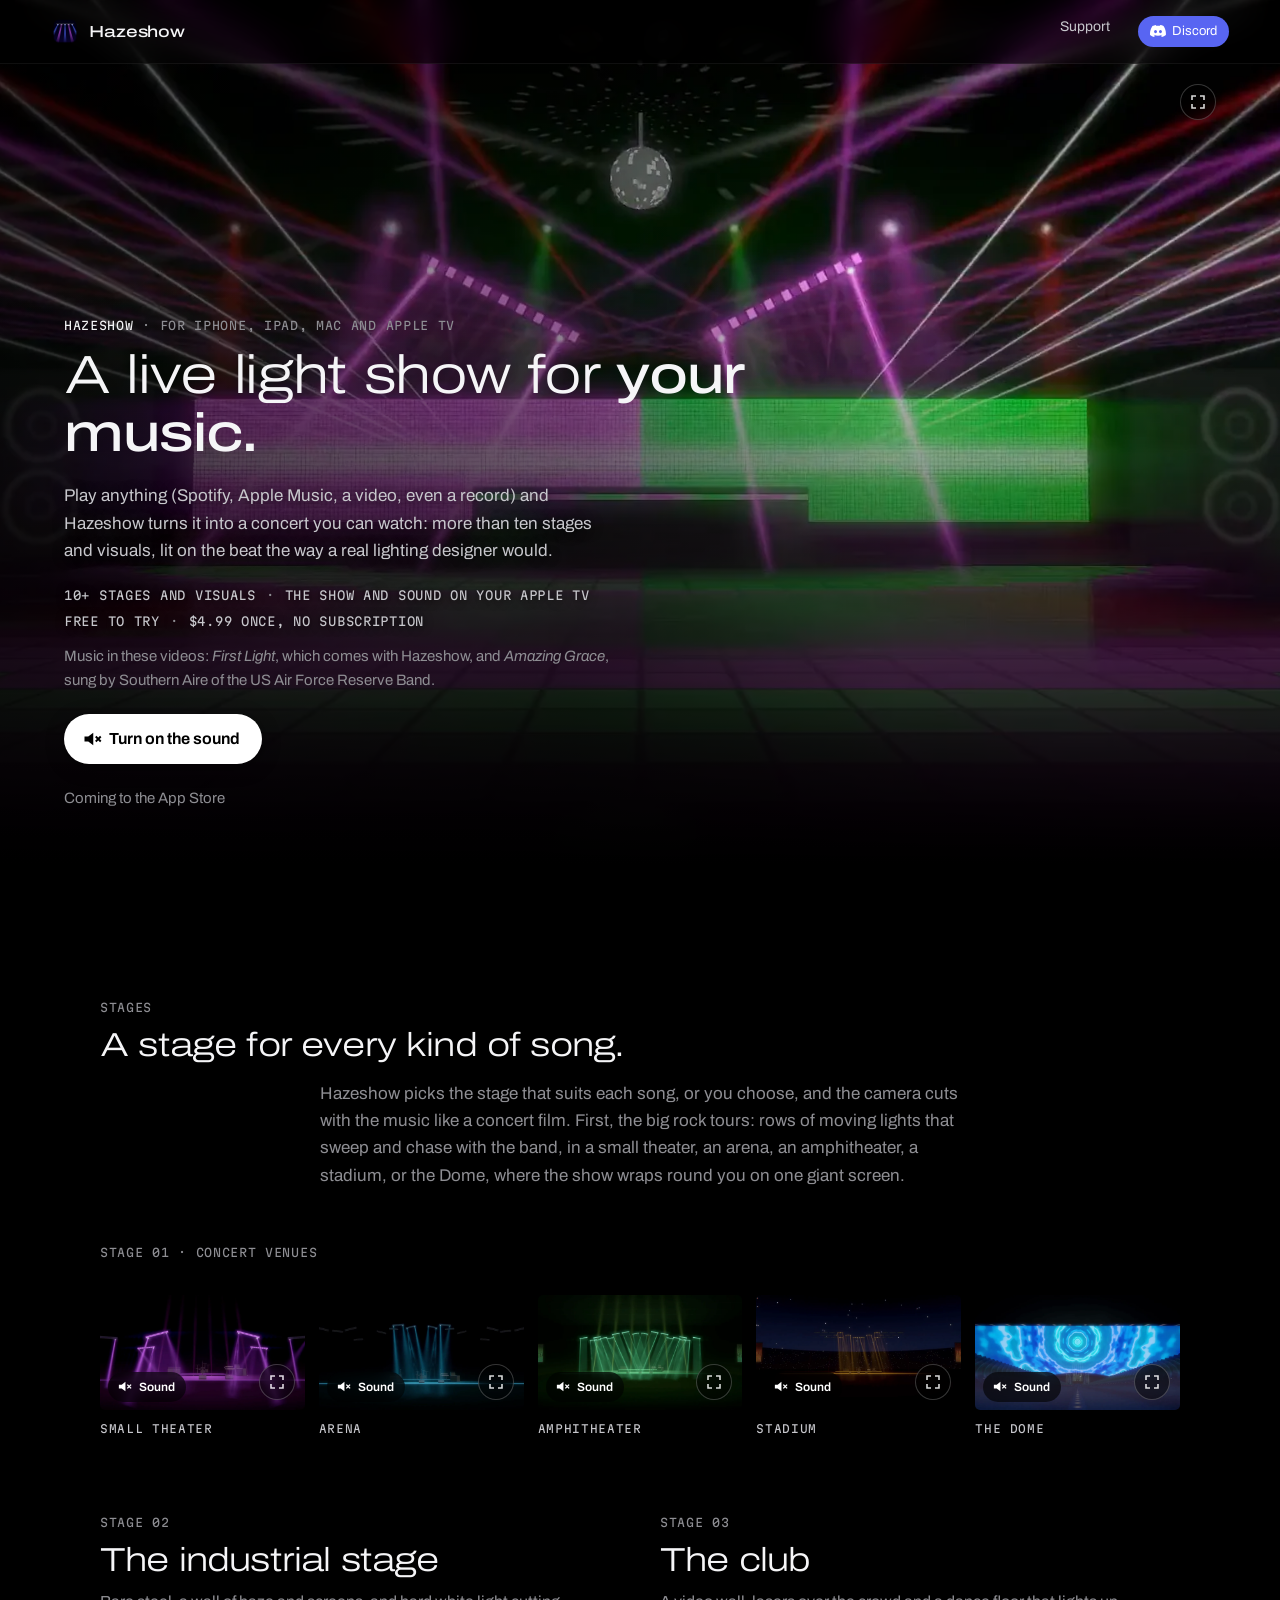
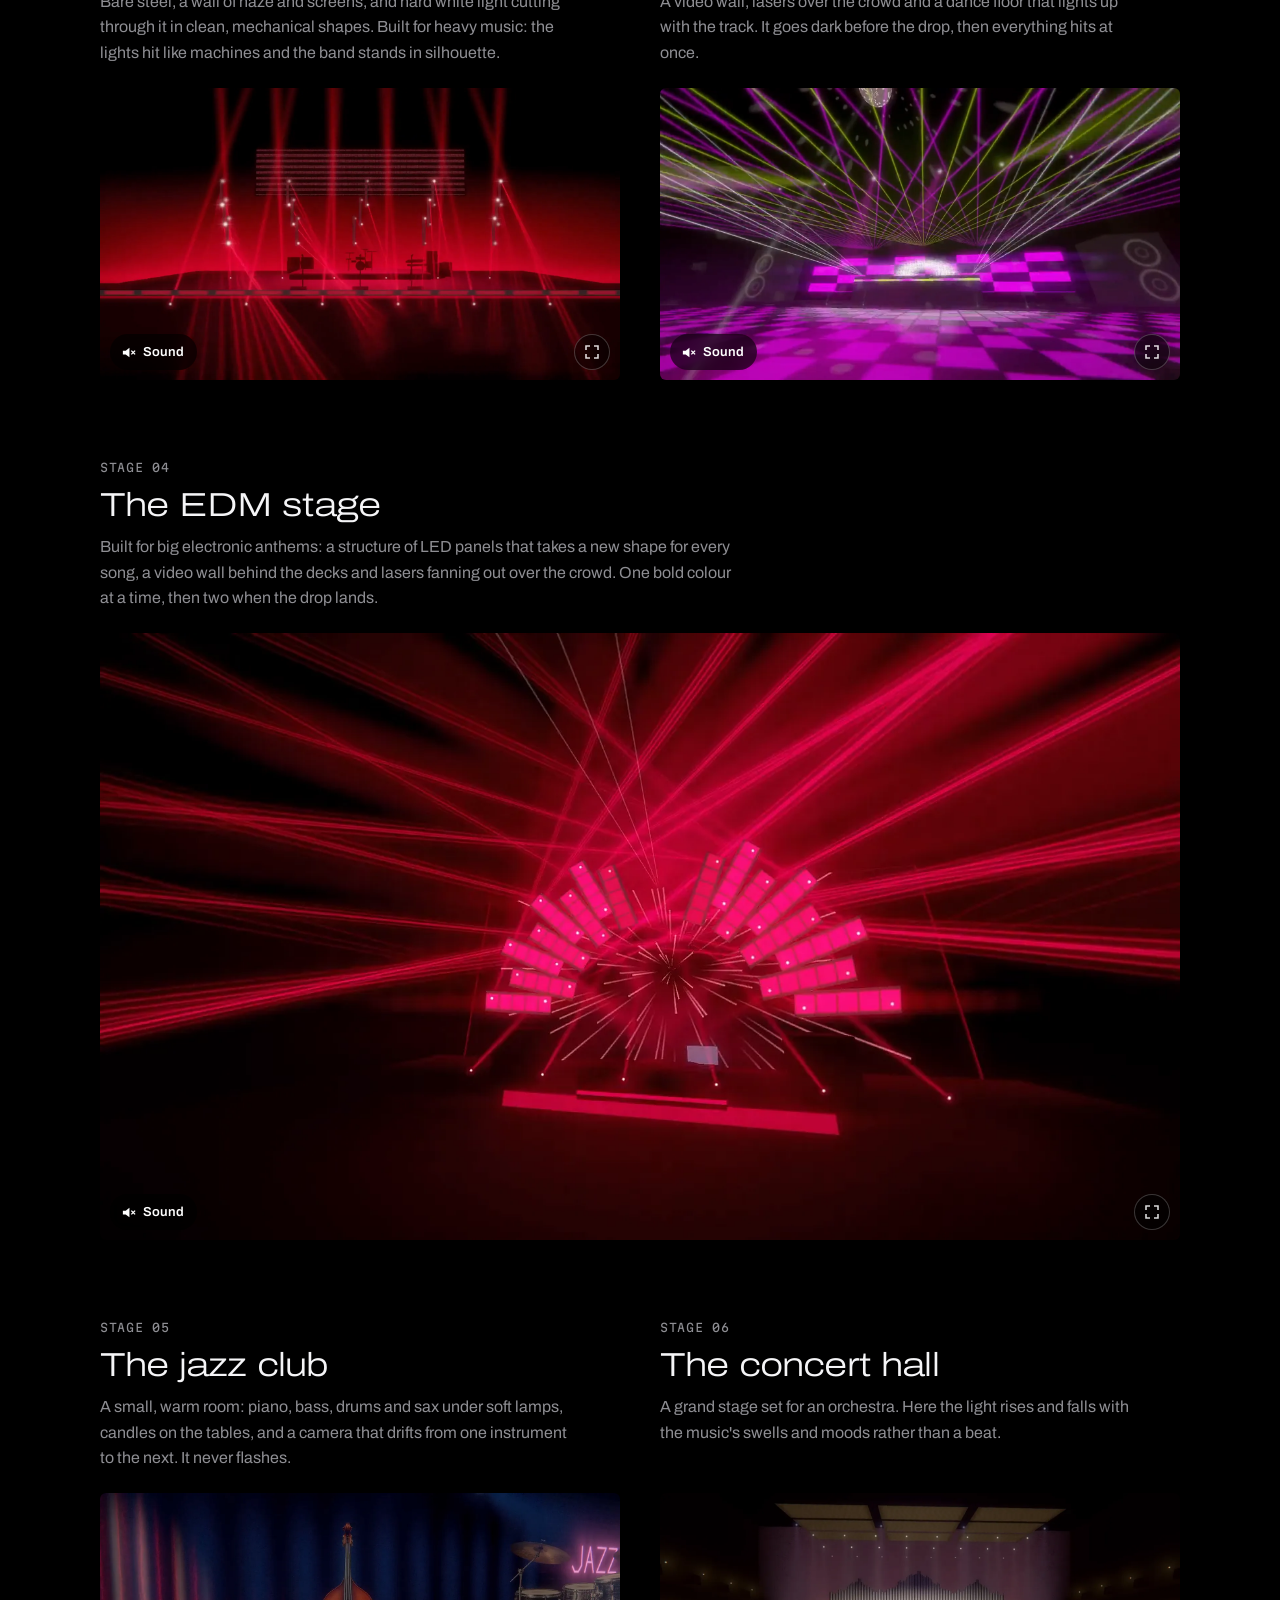
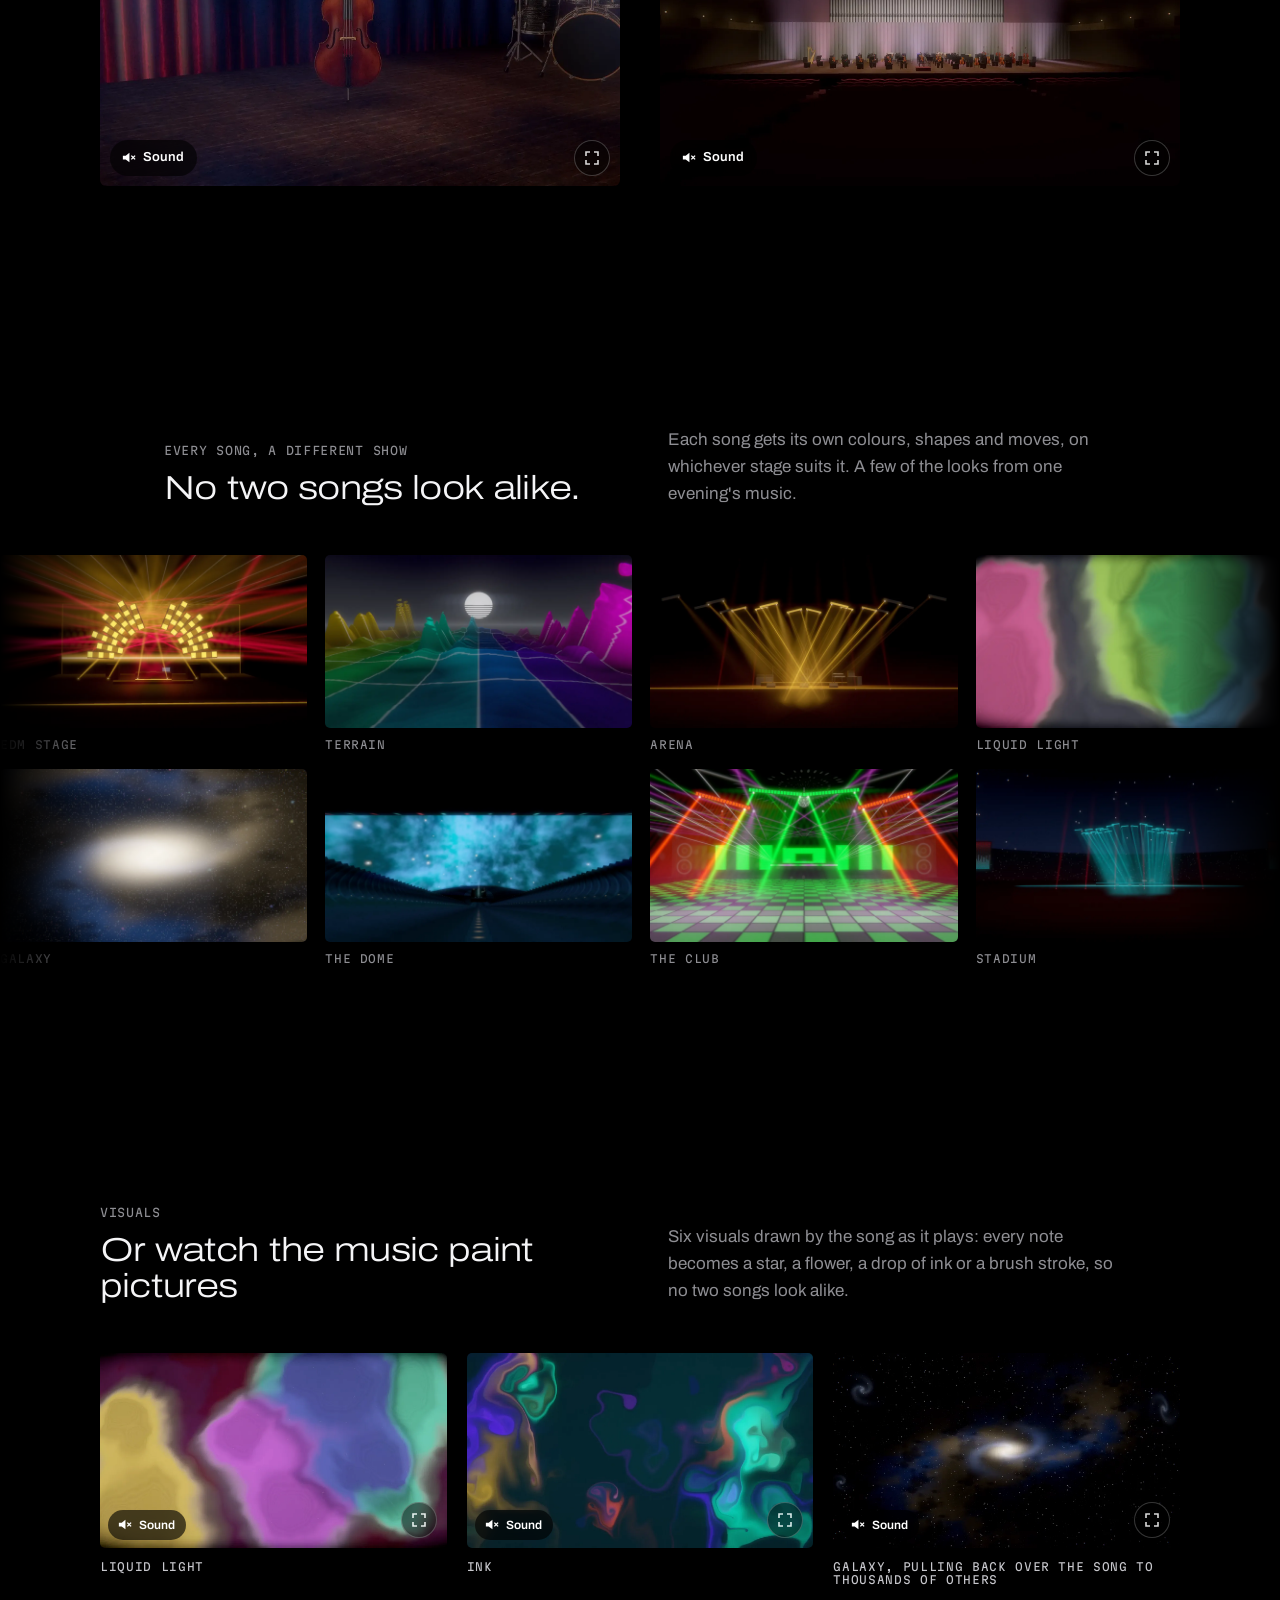
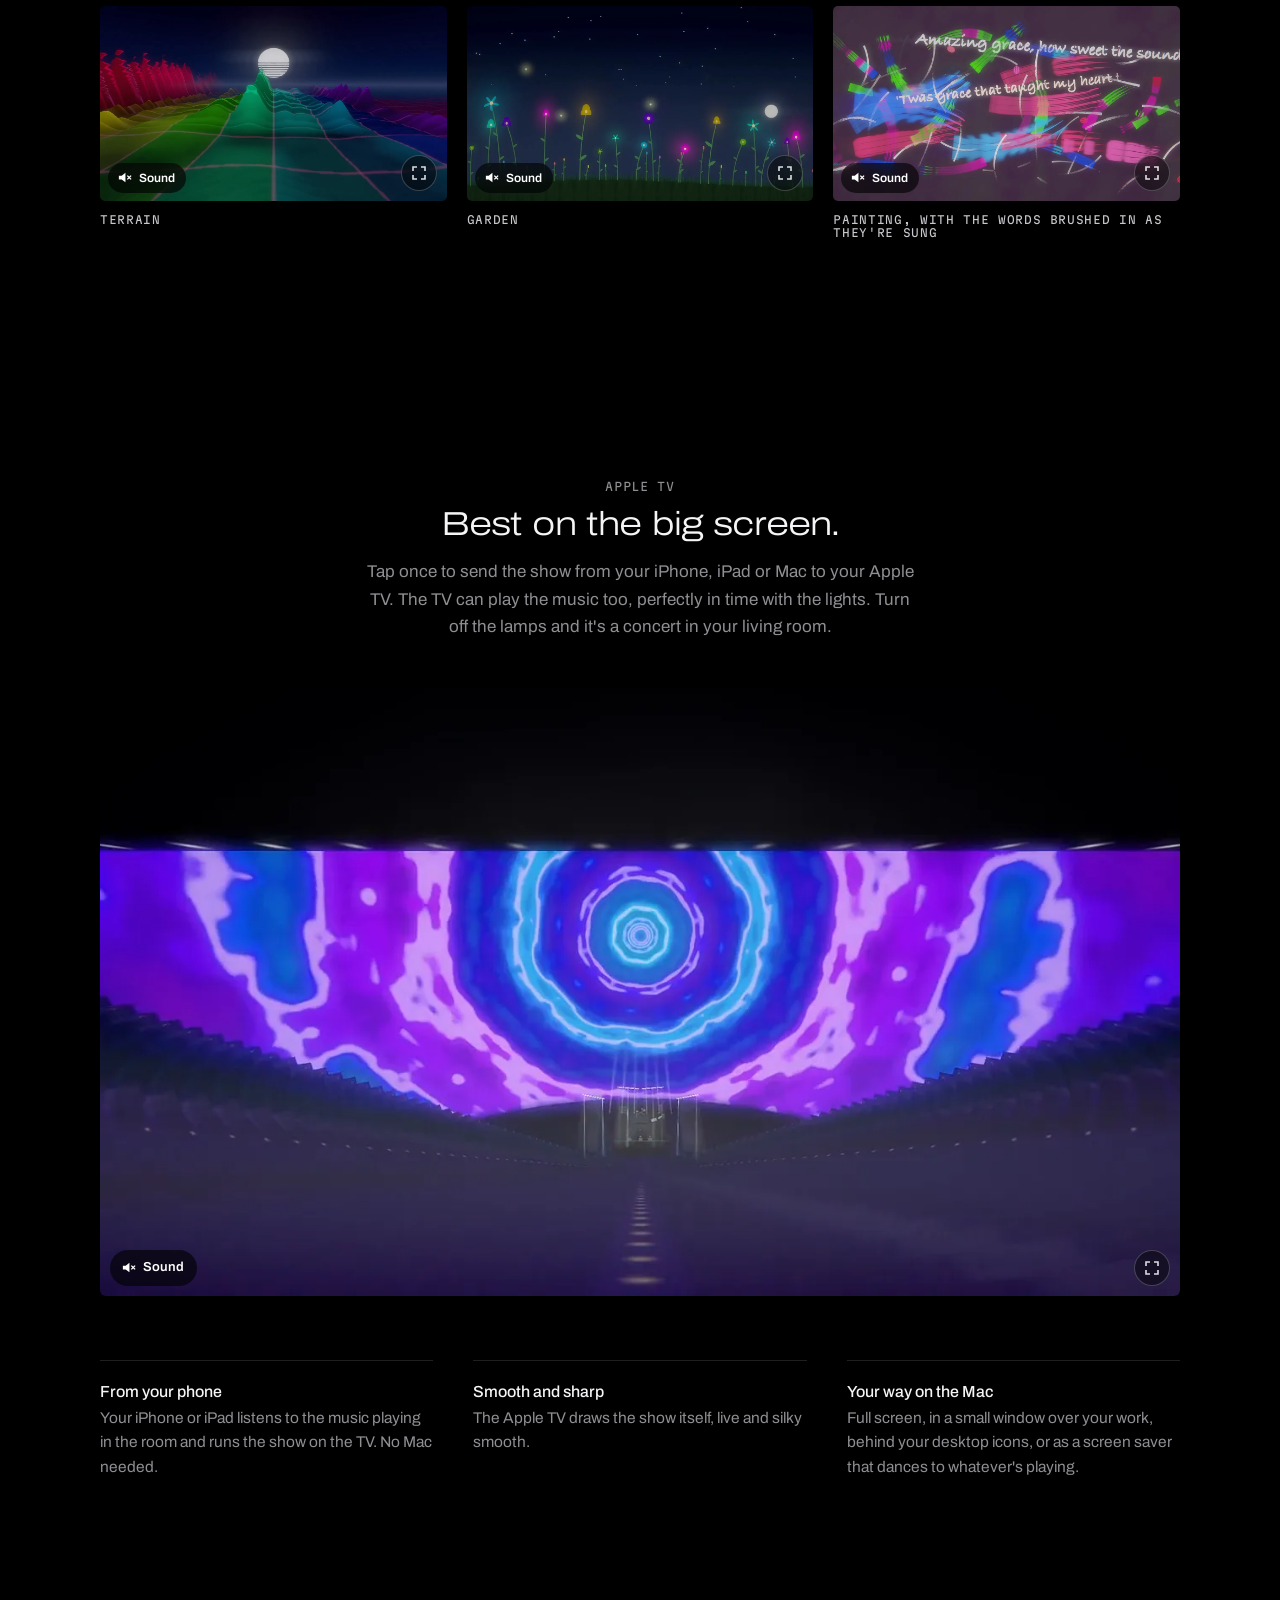
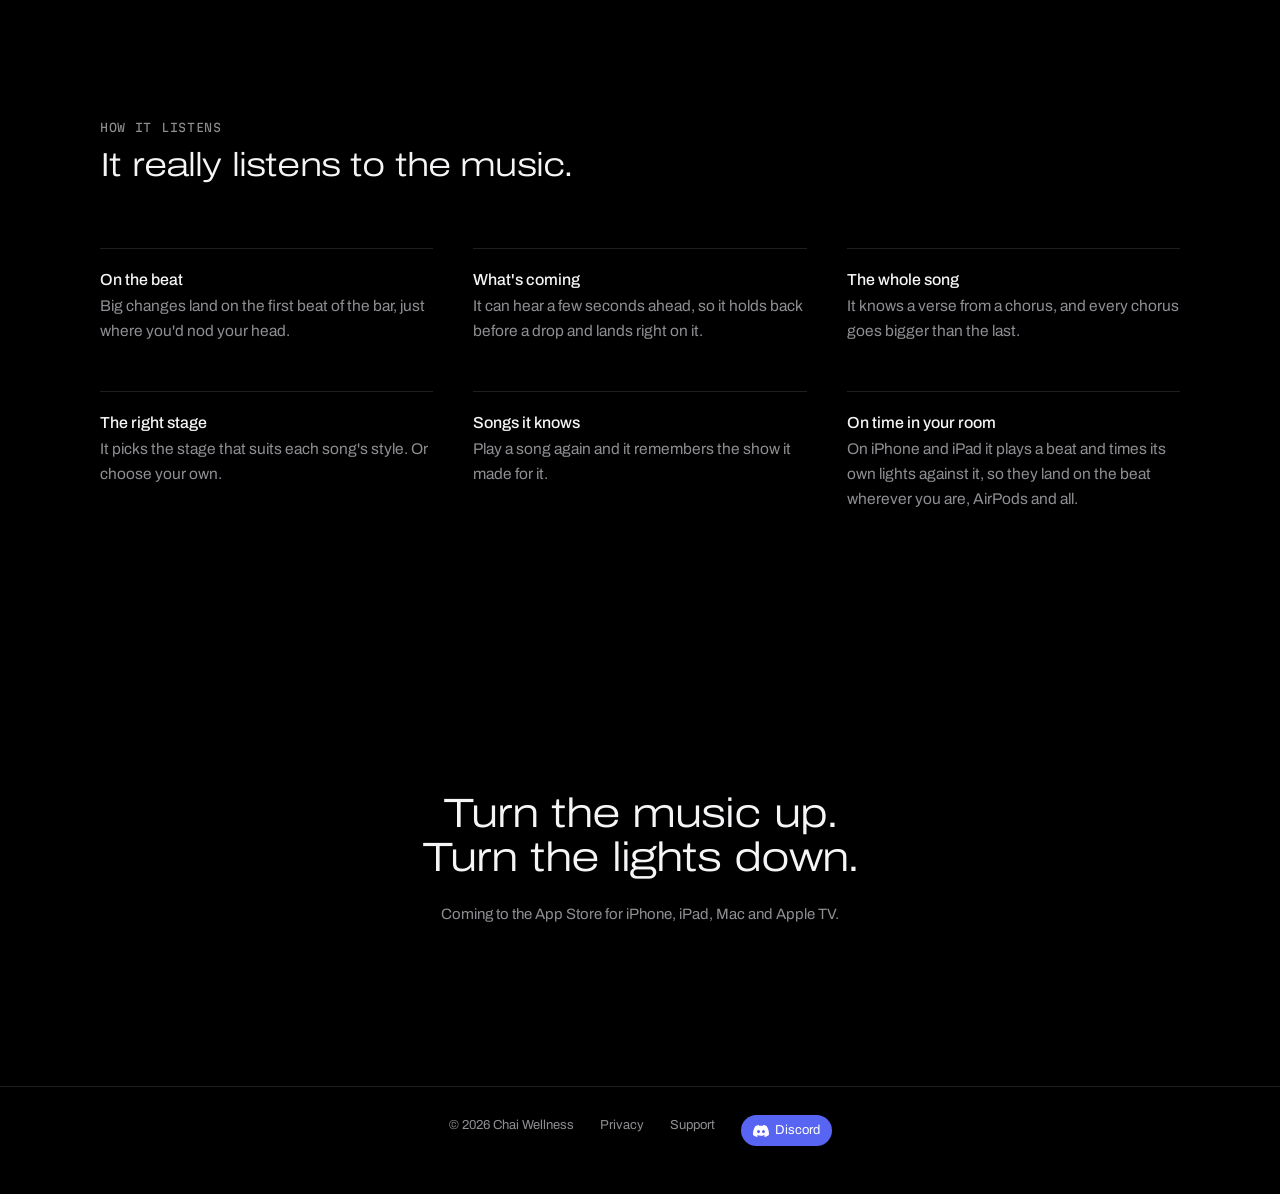
==== index.html @ 917f7ee7 "One stages heading; the industrial clip in red and amber" ====
<!doctype html>
<html lang="en">
<head>
<meta charset="utf-8">
<meta name="viewport" content="width=device-width, initial-scale=1">
<title>Hazeshow · A live light show for your music</title>
<meta name="description" content="Hazeshow listens to your music and lights a stage for it, live: an arena rig for rock, a jazz club, a concert hall, a club, and paintings and galaxies that grow with the song. On your iPhone, iPad, Mac and Apple TV.">
<meta property="og:title" content="Hazeshow">
<meta property="og:description" content="A live light show for your music. On your iPhone, iPad, Mac and Apple TV.">
<meta property="og:url" content="https://hazeshow.com/">
<meta property="og:image" content="https://hazeshow.com/og-image.jpg?v=2">
<link rel="canonical" href="https://hazeshow.com/">
<meta property="og:type" content="website">
<meta name="twitter:card" content="summary_large_image">
<meta name="twitter:image" content="https://hazeshow.com/og-image.jpg?v=2">
<meta name="theme-color" content="#000000">
<link rel="icon" href="favicon.png">
<link rel="apple-touch-icon" href="apple-touch-icon.png">
<link rel="preconnect" href="https://fonts.googleapis.com">
<link rel="preconnect" href="https://fonts.gstatic.com" crossorigin>
<link href="https://fonts.googleapis.com/css2?family=Archivo:wdth,wght@100,400;100,500;125,300;125,500&family=Martian+Mono:wght@400&display=swap" rel="stylesheet">
<link rel="stylesheet" href="style.css?v=2026102602">
<style>[hidden]{display:none!important}.store-badge{display:inline-block;line-height:0;margin:11px 0}.store-badge img{height:44px;width:auto}</style>
</head>
<body>

<header class="top">
  <a class="brand" href="#"><img src="img/icon.png" alt="" width="28" height="28"><span>Hazeshow</span></a>
  <nav>
    <a href="support.html">Support</a>
    <a class="discord" data-discord href="https://discord.gg/WpsQTTFNzN" target="_blank" rel="noopener"><svg viewBox="0 0 24 24" aria-hidden="true" fill="currentColor"><path d="M20.3 4.4A19.8 19.8 0 0 0 15.4 3l-.6 1.3a18.4 18.4 0 0 0-5.6 0L8.6 3a19.7 19.7 0 0 0-4.9 1.5C.6 9.1-.3 13.6.1 18.1a19.9 19.9 0 0 0 6 3l1.3-2.1a12.9 12.9 0 0 1-2-1l.5-.4a14.2 14.2 0 0 0 12.2 0l.5.4a12.9 12.9 0 0 1-2.1 1l1.3 2.1a19.8 19.8 0 0 0 6-3c.5-5.2-.8-9.7-3.5-13.7ZM8.3 15.3c-1.2 0-2.2-1.1-2.2-2.4s1-2.4 2.2-2.4 2.2 1.1 2.2 2.4-1 2.4-2.2 2.4Zm7.4 0c-1.2 0-2.2-1.1-2.2-2.4s1-2.4 2.2-2.4 2.2 1.1 2.2 2.4-1 2.4-2.2 2.4Z"/></svg>Discord</a>
  </nav>
</header>

<section class="hero">
  <video class="hero-video" data-src="video/hero" autoplay muted loop playsinline preload="metadata" poster="img/hero-poster.webp" aria-label="Hazeshow lighting different stages to music"></video>
  <div class="hero-shade"></div>
  <div class="hero-copy">
    <div class="label"><i>Hazeshow</i> · For iPhone, iPad, Mac and Apple TV</div>
    <h1>A live light show for <b>your music.</b></h1>
    <p class="lede">Play anything (Spotify, Apple Music, a video, even a record) and Hazeshow turns it into a concert you can watch: more than ten stages and visuals, lit on the beat the way a real lighting designer would.</p>
    <ul class="facts">
      <li><em>10+ stages and visuals</em><span>·</span><em>The show and sound on your Apple TV</em></li>
      <li><em>Free to try</em><span>·</span><em>$4.99 once, no subscription</em></li>
    </ul>
    <p class="sound-note">Music in these videos: <i>First Light</i>, which comes with Hazeshow, and <i>Amazing Grace</i>, sung by Southern Aire of the US Air Force Reserve Band.</p>
    <a class="store-badge" data-store-live hidden href="#" aria-label="Download Hazeshow on the App Store"><img src="img/app-store-badge-white.svg" alt="Download on the App Store" width="132" height="44"></a>
    <p class="meta" data-store-soon>Coming to the App Store</p>
  </div>
</section>

<section class="rooms-head">
  <div class="label">Stages</div>
  <h2>A stage for every kind of song.</h2>
  <p>Hazeshow picks the stage that suits each song, or you choose, and the camera cuts with the music like a concert film. First, the big rock tours: rows of moving lights that sweep and chase with the band, in a small theater, an arena, an amphitheater, a stadium, or the Dome, where the show wraps round you on one giant screen.</p>
</section>

<section id="rooms" class="rooms">
  <article class="room room-wide">
    <div class="room-copy"><div class="label">Stage 01 · Concert venues</div></div>
    <div class="strip venues">
      <figure><video data-inline="venue-theater" muted loop playsinline preload="none" poster="img/poster-venue-theater.webp" aria-label="A low rig of lights over a small theater stage"></video><figcaption>Small theater</figcaption></figure>
      <figure><video data-inline="venue-arena" muted loop playsinline preload="none" poster="img/poster-venue-arena.webp" aria-label="A full rig of moving lights in an arena"></video><figcaption>Arena</figcaption></figure>
      <figure><video data-inline="venue-amphitheater" muted loop playsinline preload="none" poster="img/poster-venue-amphitheater.webp" aria-label="A rig under a shed roof, seen from the lawn"></video><figcaption>Amphitheater</figcaption></figure>
      <figure><video data-inline="venue-stadium" muted loop playsinline preload="none" poster="img/poster-venue-stadium.webp" aria-label="A huge, high rig far away in a stadium at night"></video><figcaption>Stadium</figcaption></figure>
      <figure><video data-inline="venue-dome" muted loop playsinline preload="none" poster="img/poster-venue-dome.webp" aria-label="Inside a dome whose whole inner wall is a screen of bright psychedelic colour, the stage small at its foot"></video><figcaption>The Dome</figcaption></figure>
    </div>
  </article>
  <article class="room">
    <div class="room-copy">
      <div><div class="label">Stage 02</div>
      <h2>The industrial stage</h2></div>
      <p>Bare steel, a wall of haze and screens, and hard white light cutting through it in clean, mechanical shapes. Built for heavy music: the lights hit like machines and the band stands in silhouette.</p>
    </div>
    <video data-inline="industrial-long" muted loop playsinline preload="none" poster="img/poster-industrial.webp" aria-label="An industrial stage of steel trusses and screens, hard beams cutting through haze"></video>
  </article>
  <article class="room">
    <div class="room-copy">
      <div><div class="label">Stage 03</div>
      <h2>The club</h2></div>
      <p>A video wall, lasers over the crowd and a dance floor that lights up with the track. It goes dark before the drop, then everything hits at once.</p>
    </div>
    <video data-inline="club-long" muted loop playsinline preload="none" poster="img/poster-club.webp" aria-label="A club with an LED wall, lasers and an LED dance floor"></video>
  </article>
  <article class="room room-wide">
    <div class="room-copy">
      <div><div class="label">Stage 04</div>
      <h2>The EDM stage</h2></div>
      <p>Built for big electronic anthems: a structure of LED panels that takes a new shape for every song, a video wall behind the decks and lasers fanning out over the crowd. One bold colour at a time, then two when the drop lands.</p>
    </div>
    <video data-inline="edm-long" muted loop playsinline preload="none" poster="img/poster-edm.webp" aria-label="A festival stage: a sunburst of LED panels, a video wall and laser fans over the crowd"></video>
  </article>
  <article class="room">
    <div class="room-copy">
      <div><div class="label">Stage 05</div>
      <h2>The jazz club</h2></div>
      <p>A small, warm room: piano, bass, drums and sax under soft lamps, candles on the tables, and a camera that drifts from one instrument to the next. It never flashes.</p>
    </div>
    <video data-inline="jazz-long" muted loop playsinline preload="none" poster="img/poster-jazz.webp" aria-label="An upright bass in lamplight on a jazz club stage, the drums beside it"></video>
  </article>
  <article class="room">
    <div class="room-copy">
      <div><div class="label">Stage 06</div>
      <h2>The concert hall</h2></div>
      <p>A grand stage set for an orchestra. Here the light rises and falls with the music's swells and moods rather than a beat.</p>
    </div>
    <video data-inline="hall-long" muted loop playsinline preload="none" poster="img/poster-hall.webp" aria-label="A concert hall stage set for a full orchestra"></video>
  </article>
</section>

<section id="looks" class="montage" aria-label="Looks from every stage">
  <div class="modes-head">
    <div><div class="label">Every song, a different show</div>
    <h2>No two songs look alike.</h2></div>
    <p>Each song gets its own colours, shapes and moves, on whichever stage suits it. A few of the looks from one evening's music.</p>
  </div>
  <div class="reels">
    <div class="reel">
      <figure><img src="img/montage/edm28.webp" alt="EDM stage: one of its looks" width="1280" height="720" decoding="async"><figcaption>EDM stage</figcaption></figure>
      <figure><img src="img/montage/terrain84.webp" alt="Terrain: one of its looks" width="1280" height="720" decoding="async"><figcaption>Terrain</figcaption></figure>
      <figure><img src="img/montage/arena28.webp" alt="Arena: one of its looks" width="1280" height="720" decoding="async"><figcaption>Arena</figcaption></figure>
      <figure><img src="img/montage/liquid84.webp" alt="Liquid light: one of its looks" width="1280" height="720" decoding="async"><figcaption>Liquid light</figcaption></figure>
      <figure><img src="img/montage/dome70.webp" alt="The Dome: one of its looks" width="1280" height="720" decoding="async"><figcaption>The Dome</figcaption></figure>
      <figure><img src="img/montage/club95.webp" alt="The club: one of its looks" width="1280" height="720" decoding="async"><figcaption>The club</figcaption></figure>
      <figure><img src="img/montage/ink95.webp" alt="Ink: one of its looks" width="1280" height="720" decoding="async"><figcaption>Ink</figcaption></figure>
      <figure><img src="img/montage/arena40.webp" alt="Arena: one of its looks" width="1280" height="720" decoding="async"><figcaption>Arena</figcaption></figure>
      <figure><img src="img/montage/dome111.webp" alt="The Dome: one of its looks" width="1280" height="720" decoding="async"><figcaption>The Dome</figcaption></figure>
      <figure><img src="img/montage/club57.webp" alt="The club: one of its looks" width="1280" height="720" decoding="async"><figcaption>The club</figcaption></figure>
      <figure><img src="img/montage/dome95.webp" alt="The Dome: one of its looks" width="1280" height="720" decoding="async"><figcaption>The Dome</figcaption></figure>
      <figure><img src="img/montage/club111.webp" alt="The club: one of its looks" width="1280" height="720" decoding="async"><figcaption>The club</figcaption></figure>
      <figure aria-hidden="true"><img src="img/montage/edm28.webp" alt="" width="1280" height="720" decoding="async"><figcaption>EDM stage</figcaption></figure>
      <figure aria-hidden="true"><img src="img/montage/terrain84.webp" alt="" width="1280" height="720" decoding="async"><figcaption>Terrain</figcaption></figure>
      <figure aria-hidden="true"><img src="img/montage/arena28.webp" alt="" width="1280" height="720" decoding="async"><figcaption>Arena</figcaption></figure>
      <figure aria-hidden="true"><img src="img/montage/liquid84.webp" alt="" width="1280" height="720" decoding="async"><figcaption>Liquid light</figcaption></figure>
      <figure aria-hidden="true"><img src="img/montage/dome70.webp" alt="" width="1280" height="720" decoding="async"><figcaption>The Dome</figcaption></figure>
      <figure aria-hidden="true"><img src="img/montage/club95.webp" alt="" width="1280" height="720" decoding="async"><figcaption>The club</figcaption></figure>
      <figure aria-hidden="true"><img src="img/montage/ink95.webp" alt="" width="1280" height="720" decoding="async"><figcaption>Ink</figcaption></figure>
      <figure aria-hidden="true"><img src="img/montage/arena40.webp" alt="" width="1280" height="720" decoding="async"><figcaption>Arena</figcaption></figure>
      <figure aria-hidden="true"><img src="img/montage/dome111.webp" alt="" width="1280" height="720" decoding="async"><figcaption>The Dome</figcaption></figure>
      <figure aria-hidden="true"><img src="img/montage/club57.webp" alt="" width="1280" height="720" decoding="async"><figcaption>The club</figcaption></figure>
      <figure aria-hidden="true"><img src="img/montage/dome95.webp" alt="" width="1280" height="720" decoding="async"><figcaption>The Dome</figcaption></figure>
      <figure aria-hidden="true"><img src="img/montage/club111.webp" alt="" width="1280" height="720" decoding="async"><figcaption>The club</figcaption></figure>
    </div>
    <div class="reel back">
      <figure><img src="img/montage/galaxy111.webp" alt="Galaxy: one of its looks" width="1280" height="720" decoding="async"><figcaption>Galaxy</figcaption></figure>
      <figure><img src="img/montage/dome40.webp" alt="The Dome: one of its looks" width="1280" height="720" decoding="async"><figcaption>The Dome</figcaption></figure>
      <figure><img src="img/montage/club40.webp" alt="The club: one of its looks" width="1280" height="720" decoding="async"><figcaption>The club</figcaption></figure>
      <figure><img src="img/montage/stadium57.webp" alt="Stadium: one of its looks" width="1280" height="720" decoding="async"><figcaption>Stadium</figcaption></figure>
      <figure><img src="img/montage/hall95.webp" alt="Concert hall: one of its looks" width="1280" height="720" decoding="async"><figcaption>Concert hall</figcaption></figure>
      <figure><img src="img/montage/theater57.webp" alt="Small theater: one of its looks" width="1280" height="720" decoding="async"><figcaption>Small theater</figcaption></figure>
      <figure><img src="img/montage/ind95.webp" alt="Industrial: one of its looks" width="1280" height="720" decoding="async"><figcaption>Industrial</figcaption></figure>
      <figure><img src="img/montage/garden111.webp" alt="Garden: one of its looks" width="1280" height="720" decoding="async"><figcaption>Garden</figcaption></figure>
      <figure><img src="img/montage/hall40.webp" alt="Concert hall: one of its looks" width="1280" height="720" decoding="async"><figcaption>Concert hall</figcaption></figure>
      <figure><img src="img/montage/ind57.webp" alt="Industrial: one of its looks" width="1280" height="720" decoding="async"><figcaption>Industrial</figcaption></figure>
      <figure><img src="img/montage/jazz121.webp" alt="Jazz club: one of its looks" width="1280" height="720" decoding="async"><figcaption>Jazz club</figcaption></figure>
      <figure><img src="img/montage/edm57.webp" alt="EDM stage: one of its looks" width="1280" height="720" decoding="async"><figcaption>EDM stage</figcaption></figure>
      <figure aria-hidden="true"><img src="img/montage/galaxy111.webp" alt="" width="1280" height="720" decoding="async"><figcaption>Galaxy</figcaption></figure>
      <figure aria-hidden="true"><img src="img/montage/dome40.webp" alt="" width="1280" height="720" decoding="async"><figcaption>The Dome</figcaption></figure>
      <figure aria-hidden="true"><img src="img/montage/club40.webp" alt="" width="1280" height="720" decoding="async"><figcaption>The club</figcaption></figure>
      <figure aria-hidden="true"><img src="img/montage/stadium57.webp" alt="" width="1280" height="720" decoding="async"><figcaption>Stadium</figcaption></figure>
      <figure aria-hidden="true"><img src="img/montage/hall95.webp" alt="" width="1280" height="720" decoding="async"><figcaption>Concert hall</figcaption></figure>
      <figure aria-hidden="true"><img src="img/montage/theater57.webp" alt="" width="1280" height="720" decoding="async"><figcaption>Small theater</figcaption></figure>
      <figure aria-hidden="true"><img src="img/montage/ind95.webp" alt="" width="1280" height="720" decoding="async"><figcaption>Industrial</figcaption></figure>
      <figure aria-hidden="true"><img src="img/montage/garden111.webp" alt="" width="1280" height="720" decoding="async"><figcaption>Garden</figcaption></figure>
      <figure aria-hidden="true"><img src="img/montage/hall40.webp" alt="" width="1280" height="720" decoding="async"><figcaption>Concert hall</figcaption></figure>
      <figure aria-hidden="true"><img src="img/montage/ind57.webp" alt="" width="1280" height="720" decoding="async"><figcaption>Industrial</figcaption></figure>
      <figure aria-hidden="true"><img src="img/montage/jazz121.webp" alt="" width="1280" height="720" decoding="async"><figcaption>Jazz club</figcaption></figure>
      <figure aria-hidden="true"><img src="img/montage/edm57.webp" alt="" width="1280" height="720" decoding="async"><figcaption>EDM stage</figcaption></figure>
    </div>
  </div>
</section>

<section class="modes">
  <div class="modes-head">
    <div><div class="label">Visuals</div>
    <h2>Or watch the music paint pictures</h2></div>
    <p>Six visuals drawn by the song as it plays: every note becomes a star, a flower, a drop of ink or a brush stroke, so no two songs look alike.</p>
  </div>
  <div class="strip">
    <figure><video data-inline="strip-liquid" muted loop playsinline preload="none" poster="img/poster-strip-liquid.webp" aria-label="Coloured oils floating in water"></video><figcaption>Liquid light</figcaption></figure>
    <figure><video data-inline="strip-ink" muted loop playsinline preload="none" poster="img/poster-strip-ink.webp" aria-label="Ink curling through dark water"></video><figcaption>Ink</figcaption></figure>
    <figure><video data-inline="strip-galaxy" muted loop playsinline preload="none" poster="img/poster-strip-galaxy.webp" aria-label="A spiral galaxy, the view pulling back until it is one of thousands"></video><figcaption>Galaxy, pulling back over the song to thousands of others</figcaption></figure>
    <figure><video data-inline="strip-terrain" muted loop playsinline preload="none" poster="img/poster-strip-terrain.webp" aria-label="Neon hills rolling toward a striped sun"></video><figcaption>Terrain</figcaption></figure>
    <figure><video data-inline="strip-garden" muted loop playsinline preload="none" poster="img/poster-strip-garden.webp" aria-label="Glowing flowers under a night sky"></video><figcaption>Garden</figcaption></figure>
    <figure><video data-inline="strip-painting" muted loop playsinline preload="none" poster="img/poster-strip-painting.webp" aria-label="A canvas of brush strokes with the line Was blind, but now I see brushed in as it is sung"></video><figcaption>Painting, with the words brushed in as they're sung</figcaption></figure>
  </div>
</section>

<section id="tv" class="tv">
  <div class="label">Apple TV</div>
  <h2>Best on the big screen.</h2>
  <p class="tv-lede">Tap once to send the show from your iPhone, iPad or Mac to your Apple TV. The TV can play the music too, perfectly in time with the lights. Turn off the lamps and it's a concert in your living room.</p>
  <video data-src="video/tv" class="tv-video" autoplay muted loop playsinline preload="metadata" poster="img/tv-poster.webp" aria-label="Hazeshow on a TV"></video>
  <div class="cols">
    <div><h3>From your phone</h3><p>Your iPhone or iPad listens to the music playing in the room and runs the show on the TV. No Mac needed.</p></div>
    <div><h3>Smooth and sharp</h3><p>The Apple TV draws the show itself, live and silky smooth.</p></div>
    <div><h3>Your way on the Mac</h3><p>Full screen, in a small window over your work, behind your desktop icons, or as a screen saver that dances to whatever's playing.</p></div>
  </div>
</section>

<section class="listens">
  <div class="label">How it listens</div>
  <h2>It really listens to the music.</h2>
  <div class="cols three">
    <div><h3>On the beat</h3><p>Big changes land on the first beat of the bar, just where you'd nod your head.</p></div>
    <div><h3>What's coming</h3><p>It can hear a few seconds ahead, so it holds back before a drop and lands right on it.</p></div>
    <div><h3>The whole song</h3><p>It knows a verse from a chorus, and every chorus goes bigger than the last.</p></div>
    <div><h3>The right stage</h3><p>It picks the stage that suits each song's style. Or choose your own.</p></div>
    <div><h3>Songs it knows</h3><p>Play a song again and it remembers the show it made for it.</p></div>
    <div><h3>On time in your room</h3><p>On iPhone and iPad it plays a beat and times its own lights against it, so they land on the beat wherever you are, AirPods and all.</p></div>
  </div>
</section>


<section class="closing">
  <h2>Turn the music up.<br>Turn the lights down.</h2>
  <a class="store-badge" data-store-live hidden href="#" aria-label="Download Hazeshow on the App Store"><img src="img/app-store-badge-white.svg" alt="Download on the App Store" width="132" height="44"></a>
  <p class="meta" data-store-soon>Coming to the App Store for iPhone, iPad, Mac and Apple TV.</p>
</section>

<footer>
  <span>© 2026 Chai Wellness</span>
  <a href="privacy.html">Privacy</a>
  <a href="support.html">Support</a>
  <a class="discord" data-discord href="https://discord.gg/WpsQTTFNzN" target="_blank" rel="noopener"><svg viewBox="0 0 24 24" aria-hidden="true" fill="currentColor"><path d="M20.3 4.4A19.8 19.8 0 0 0 15.4 3l-.6 1.3a18.4 18.4 0 0 0-5.6 0L8.6 3a19.7 19.7 0 0 0-4.9 1.5C.6 9.1-.3 13.6.1 18.1a19.9 19.9 0 0 0 6 3l1.3-2.1a12.9 12.9 0 0 1-2-1l.5-.4a14.2 14.2 0 0 0 12.2 0l.5.4a12.9 12.9 0 0 1-2.1 1l1.3 2.1a19.8 19.8 0 0 0 6-3c.5-5.2-.8-9.7-3.5-13.7ZM8.3 15.3c-1.2 0-2.2-1.1-2.2-2.4s1-2.4 2.2-2.4 2.2 1.1 2.2 2.4-1 2.4-2.2 2.4Zm7.4 0c-1.2 0-2.2-1.1-2.2-2.4s1-2.4 2.2-2.4 2.2 1.1 2.2 2.4-1 2.4-2.2 2.4Z"/></svg>Discord</a>
</footer>

<script src="store.js" defer></script>
<script src="site.js?v=20261026" defer></script>
</body>
</html>
---- style.css ----
/* Hazeshow. The show is the colour; the page stays out of its way: black, white type, space.
   (The first version's glows, purple borders and cards read as a gimmick, his note.) */
:root {
  --bg: #000;
  --ink: #f5f5f7;
  --mute: #8e8e93;
  --soft: #c7c7cc;
  --line: rgba(255, 255, 255, 0.12);
  --display: "Archivo", -apple-system, system-ui, sans-serif;
  --body: "Archivo", -apple-system, system-ui, sans-serif;
  --mono: "Martian Mono", ui-monospace, monospace;
  --wide: 1080px;
}
* { box-sizing: border-box; }
html { scroll-behavior: smooth; }
body { margin: 0; background: var(--bg); color: var(--ink); font: 400 17px/1.6 var(--body); font-stretch: 100%; -webkit-font-smoothing: antialiased; }
img, video { display: block; max-width: 100%; }
a { color: var(--ink); }
/* Wide, light headlines at a calm size; the pictures are the loud part. */
h1, h2 { font-family: var(--display); font-weight: 300; font-stretch: 125%; letter-spacing: -0.025em; line-height: 1.08; margin: 0; }
h1 b, h2 b { font-weight: 500; }
h2 { font-size: clamp(26px, 2.6vw, 36px); }
h3 { font: 500 16px var(--body); margin: 0 0 6px; }
/* Small console labels, like a lighting desk's readout. */
.label { font: 400 11.5px var(--mono); letter-spacing: 0.06em; text-transform: uppercase; color: var(--mute); margin-bottom: 14px; }
.label i { font-style: normal; color: var(--ink); }
p { margin: 0; }
section { padding: 120px max(20px, 5vw); }
section > * { max-width: var(--wide); margin-left: auto; margin-right: auto; }

/* Header */
.top { position: fixed; inset: 0 0 auto 0; z-index: 20; display: flex; align-items: center; justify-content: space-between;
  padding: 16px max(20px, 4vw); background: rgba(0, 0, 0, 0.55); backdrop-filter: saturate(160%) blur(18px); -webkit-backdrop-filter: saturate(160%) blur(18px);
  border-bottom: 1px solid rgba(255, 255, 255, 0.06); }
.brand { display: flex; align-items: center; gap: 10px; text-decoration: none; font: 500 16px var(--display); font-stretch: 125%; letter-spacing: -0.01em; }
.brand img { border-radius: 7px; }
nav { display: flex; gap: 28px; }
nav a { text-decoration: none; color: var(--soft); font-size: 14px; }
nav a:hover { color: var(--ink); }

/* Hero: the show itself */
.hero { position: relative; min-height: 100vh; padding: 0; display: flex; align-items: flex-end; overflow: hidden; }
.hero-video { position: absolute; inset: 0; width: 100%; height: 100%; object-fit: cover; }
/* The film and its shade fill the window: `section > *` caps the page's content at --wide, which
   left them 1080 wide on any wider screen (found checking in Firefox, 2026-10-22). */
.hero > .hero-video, .hero > .hero-shade { max-width: none; }
.hero-shade { position: absolute; inset: 0; background: linear-gradient(to top, #000 4%, rgba(0, 0, 0, 0.55) 38%, rgba(0, 0, 0, 0) 70%),
  linear-gradient(to right, rgba(0, 0, 0, 0.6), rgba(0, 0, 0, 0.35) 45%, rgba(0, 0, 0, 0) 70%); }   /* the left side keeps the text readable over the beams */
.hero-copy { position: relative; width: 100%; max-width: none; padding: 96px max(20px, 5vw) 10vh; }   /* top: room for the header when the copy outgrows the screen */
.hero .lede { text-shadow: 0 1px 12px rgba(0, 0, 0, 0.8); }
.hero h1 { font-size: clamp(34px, 4.2vw, 58px); max-width: 820px; }
.lede { font-size: clamp(17px, 1.3vw, 19px); color: var(--soft); max-width: 560px; margin: 20px 0 0; }
.lede + .lede { margin-top: 10px; }
.meta { color: var(--mute); font-size: 15px; margin-top: 22px; }
/* The hero's facts (2026-10-26): two short lines, what you get and what it costs, in the console
   type, read at a glance instead of as paragraphs (one long line broke mid-list with a stray dot). */
.facts { list-style: none; padding: 0; margin: 22px 0 0; display: grid; gap: 8px; max-width: 640px;
  font: 400 12px/1.5 var(--mono); letter-spacing: 0.06em; text-transform: uppercase; color: var(--soft); text-shadow: 0 1px 10px rgba(0, 0, 0, 0.8); }
.facts span { margin: 0 10px; color: var(--mute); }
.facts em { font-style: normal; white-space: nowrap; }
/* On a phone a line won't fit: each fact on a line of its own, no dots. */
@media (max-width: 600px) { .facts { gap: 4px; } .facts span { display: none; } .facts em { display: block; white-space: normal; } }
.sound-note { color: var(--mute); font-size: 15px; max-width: 560px; margin: 14px 0 0; }

/* One idea, large */
.statement { padding-top: 120px; padding-bottom: 40px; }
.statement p { font: 300 clamp(20px, 2vw, 27px)/1.45 var(--display); font-stretch: 125%; letter-spacing: -0.015em; color: var(--ink); max-width: 900px; }

/* Rooms: big pictures, little text */
.rooms-head { padding-top: 100px; padding-bottom: 0; }
.rooms-head p { color: var(--mute); font-size: 17px; max-width: 640px; margin-top: 16px; }

/* Rooms: two to a row, the name and a sentence above each picture (his note), so all four
   are in view at once rather than a long scroll. */
.rooms { display: grid; grid-template-columns: repeat(2, minmax(0, 1fr)); column-gap: 40px; row-gap: 80px; padding-top: 56px;
  max-width: calc(var(--wide) + 2 * max(20px, 5vw)); margin: 0 auto; }
.room { width: 100%; display: flex; flex-direction: column; }
.room video { width: 100%; aspect-ratio: 16 / 9; object-fit: cover; border-radius: 6px; background: #0b0b0d; margin-top: auto; }
.room-copy { margin-bottom: 22px; }
.room-copy p { color: var(--mute); font-size: 16px; margin-top: 10px; max-width: 480px; }

/* Six more */
.modes-head { display: grid; grid-template-columns: minmax(0, 1fr) minmax(0, 1fr); gap: 56px; align-items: end; margin-bottom: 48px; }
.modes-head p { color: var(--mute); font-size: 17px; max-width: 460px; }
.strip { display: grid; grid-template-columns: repeat(3, minmax(0, 1fr)); gap: 20px; }
.strip figure { margin: 0; }
/* A stage that spans the row: the venues (one clip each), and the last stage. */
.room-wide { grid-column: 1 / -1; }
.room-wide .room-copy p { max-width: 640px; }
.strip.venues { grid-template-columns: repeat(5, minmax(0, 1fr)); gap: 14px; margin-top: auto; }
@media (max-width: 1000px) { .strip.venues { grid-template-columns: repeat(3, minmax(0, 1fr)); } }
@media (max-width: 700px) { .strip.venues { grid-template-columns: repeat(2, minmax(0, 1fr)); }
  .strip.venues figure:last-child { grid-column: 1 / -1; } }   /* the Dome gets the full width */
.strip img, .strip video { width: 100%; aspect-ratio: 16 / 9; object-fit: cover; border-radius: 5px; background: #0b0b0d; display: block; }
.strip figcaption { font: 400 11px var(--mono); letter-spacing: 0.06em; text-transform: uppercase; color: var(--soft); margin-top: 12px; }

/* Apple TV */
.tv { text-align: center; }
.tv-lede { color: var(--mute); font-size: 17px; max-width: 560px; margin: 16px auto 48px; }
.tv-video { width: 100%; aspect-ratio: 16 / 9; object-fit: cover; border-radius: 6px; }
.cols { display: grid; grid-template-columns: repeat(3, minmax(0, 1fr)); gap: 40px; text-align: left; margin-top: 64px; }
.cols p { color: var(--mute); font-size: 15.5px; }
.cols > div { border-top: 1px solid var(--line); padding-top: 22px; }

.listens h2 { margin-bottom: 8px; }
.listens .cols { row-gap: 48px; }

.closing { text-align: center; padding: 160px 20px; }
.closing h2 { font-size: clamp(28px, 3.2vw, 44px); }

footer { display: flex; gap: 26px; justify-content: center; flex-wrap: wrap; padding: 28px 20px 48px; color: var(--mute); font-size: 13px; border-top: 1px solid var(--line); }
footer a { color: var(--mute); text-decoration: none; }
footer a:hover { color: var(--ink); }

/* Text pages (privacy, support) */
.page { max-width: 720px; margin: 0 auto; padding: 140px 20px 100px; }
.page h1 { font-size: clamp(30px, 3.6vw, 42px); margin-bottom: 22px; }
.page h2 { font-size: 20px; margin: 40px 0 10px; }
.page p, .page li { color: var(--soft); font-size: 17px; }
.page p + p { margin-top: 12px; }
.page a { color: var(--ink); }

@media (max-width: 900px) {
  section { padding-top: 96px; padding-bottom: 96px; }
  nav a:not(:nth-last-child(-n+2)) { display: none; }
  .rooms { gap: 72px; }
  .rooms { grid-template-columns: 1fr; row-gap: 64px; }
  .modes-head { grid-template-columns: 1fr; gap: 14px; }
  .strip { grid-template-columns: repeat(2, minmax(0, 1fr)); gap: 14px; }
  .cols { grid-template-columns: 1fr; gap: 28px; }
}
@media (prefers-reduced-motion: reduce) { html { scroll-behavior: auto; } }

/* The montage (2026-10-26): two rows of stills drifting in opposite directions, endlessly, so the
   range of looks reads at a glance. Plain pictures, as everywhere on the page; the rows fade into the
   black at both ends. Each row holds its pictures twice and slides by half its width, so the loop
   has no seam. Hovering pauses a row; with reduced motion the rows stand still and scroll by hand. */
.montage { padding-left: 0; padding-right: 0; overflow: hidden; }
.montage .modes-head { padding: 0 max(20px, 5vw); }
.montage > .reels { max-width: none; display: grid; gap: 18px;
  -webkit-mask-image: linear-gradient(to right, transparent, #000 8%, #000 92%, transparent);
          mask-image: linear-gradient(to right, transparent, #000 8%, #000 92%, transparent); }
.reel { display: flex; gap: 18px; width: max-content; animation: reel 140s linear infinite; }
.reel.back { animation-direction: reverse; animation-duration: 160s; }
.reel:hover { animation-play-state: paused; }
.reel figure { margin: 0; flex: none; width: clamp(230px, 24vw, 400px); }
.reel img { cursor: zoom-in; width: 100%; height: auto; aspect-ratio: 16 / 9; object-fit: cover; border-radius: 5px; background: #0b0b0d; display: block; }
.reel figcaption { font: 400 11px var(--mono); letter-spacing: 0.06em; text-transform: uppercase; color: var(--mute); margin-top: 10px; }
@keyframes reel { from { transform: translateX(0); } to { transform: translateX(calc(-50% - 9px)); } }
@media (prefers-reduced-motion: reduce) {
  .reel { animation: none; }
  .montage > .reels { overflow-x: auto; -webkit-mask-image: none; mask-image: none; padding: 0 max(20px, 5vw); }
  .reel figure[aria-hidden] { display: none; }
}


/* Tap to see it larger */
.zoom { position: relative; display: block; cursor: zoom-in; }
/* Sound: each film plays to First Light; one aloud at a time. White when on. */
.sound { position: absolute; left: 10px; bottom: 10px; z-index: 2; height: 36px; padding: 0 13px 0 11px; display: inline-flex; align-items: center; gap: 7px;
  border: 0; border-radius: 18px; background: rgba(0, 0, 0, 0.62); color: #fff; font: 600 13px/1 var(--body); cursor: pointer;
  -webkit-backdrop-filter: blur(8px); backdrop-filter: blur(8px); transition: background 0.2s, color 0.2s; }
.sound:hover, .sound:focus-visible { background: rgba(0, 0, 0, 0.82); }
.sound[aria-pressed="true"] { background: #fff; color: #000; }
/* The home page film's: a big white button with the words, the first thing to press (his note,
   2026-10-22: the corner chip on the full-screen film was easy to miss); dark once it's on. */
.sound-hero { position: relative; left: auto; bottom: auto; margin-top: 22px; height: 50px; padding: 0 22px 0 18px; border-radius: 25px;
  background: #fff; color: #000; font-size: 16px; font-weight: 650; box-shadow: 0 4px 18px rgba(0, 0, 0, 0.45); transition: transform 0.15s, background 0.2s, color 0.2s; }
.sound-hero svg { width: 20px; height: 20px; }
.sound-hero:hover, .sound-hero:focus-visible { background: #fff; transform: scale(1.04); }
.sound-hero[aria-pressed="true"] { background: rgba(255, 255, 255, 0.14); color: #fff; box-shadow: none; }
.strip .sound { height: 30px; padding: 0 11px 0 9px; font-size: 12px; left: 8px; bottom: 8px; }
@media (max-width: 700px) { .sound { height: 32px; font-size: 12px; } .sound-hero { height: 46px; font-size: 15px; } }
.room .zoom { margin-top: auto; }
.room .zoom video { margin-top: 0; display: block; }
.strip .zoom img, .tv .zoom video { display: block; }
.hero { cursor: zoom-in; }
.hero-shade { pointer-events: none; }
.expand { position: absolute; right: 10px; bottom: 10px; width: 36px; height: 36px; display: grid; place-items: center;
  border: 1px solid rgba(255, 255, 255, 0.25); border-radius: 50%; background: rgba(0, 0, 0, 0.55); color: #fff;
  cursor: pointer; opacity: 0.85; transition: opacity 0.2s, background 0.2s; -webkit-backdrop-filter: blur(8px); backdrop-filter: blur(8px); }
.expand:hover, .expand:focus-visible { opacity: 1; background: rgba(0, 0, 0, 0.8); }
.expand-hero { top: 84px; bottom: auto; right: max(20px, 5vw); z-index: 2; }
.viewing, .viewing body { overflow: hidden; }
.viewer { position: fixed; inset: 0; z-index: 100; background: #000; display: flex; flex-direction: column;
  align-items: center; justify-content: center; padding: 56px 16px 24px; cursor: zoom-out; }
.viewer[hidden] { display: none; }
.viewer-stage { flex: 1; width: 100%; min-height: 0; display: flex; align-items: center; justify-content: center; }
.viewer-stage img, .viewer-stage video { max-width: 100%; max-height: 100%; object-fit: contain; border-radius: 6px; cursor: default; background: #000; }
.viewer-caption { font: 400 11.5px var(--mono); letter-spacing: 0.06em; text-transform: uppercase; color: var(--soft); margin: 14px 0 0; text-align: center; }
.viewer-close { position: absolute; top: 12px; right: 12px; width: 44px; height: 44px; border: 0; border-radius: 50%;
  background: rgba(255, 255, 255, 0.12); color: #fff; font: 300 28px/1 var(--body); cursor: pointer; }
.viewer-close:hover, .viewer-close:focus-visible { background: rgba(255, 255, 255, 0.24); }
@media (max-width: 700px) { .strip .expand { width: 28px; height: 28px; right: 6px; bottom: 6px; } .strip .expand svg { width: 12px; height: 12px; } }

/* Discord: its own mark in its own blurple, everywhere it appears */
a.discord, footer a.discord { display: inline-flex; align-items: center; gap: 6px; color: #fff; background: #5865F2; padding: 5px 12px; border-radius: 999px; text-decoration: none; font-size: 13px; }
a.discord:hover, footer a.discord:hover { color: #fff; background: #4752C4; }
a.discord svg { width: 16px; height: 16px; flex: none; }

/* Phones: the hero film plays uncovered across the top, with the words under it. Over the film,
   four paragraphs hid it until it read as a dark background (his note, 2026-10-22). */
@media (max-width: 700px) {
  .hero { display: block; min-height: 0; padding-top: 64px; }
  .hero > .hero-video { position: relative; inset: auto; height: auto; aspect-ratio: 16 / 9; display: block; }
  .hero-shade { display: none; }
  .hero-copy { padding: 24px max(20px, 5vw) 48px; }
  .hero .lede { text-shadow: none; }
  .expand-hero { top: 72px; right: 10px; }
}
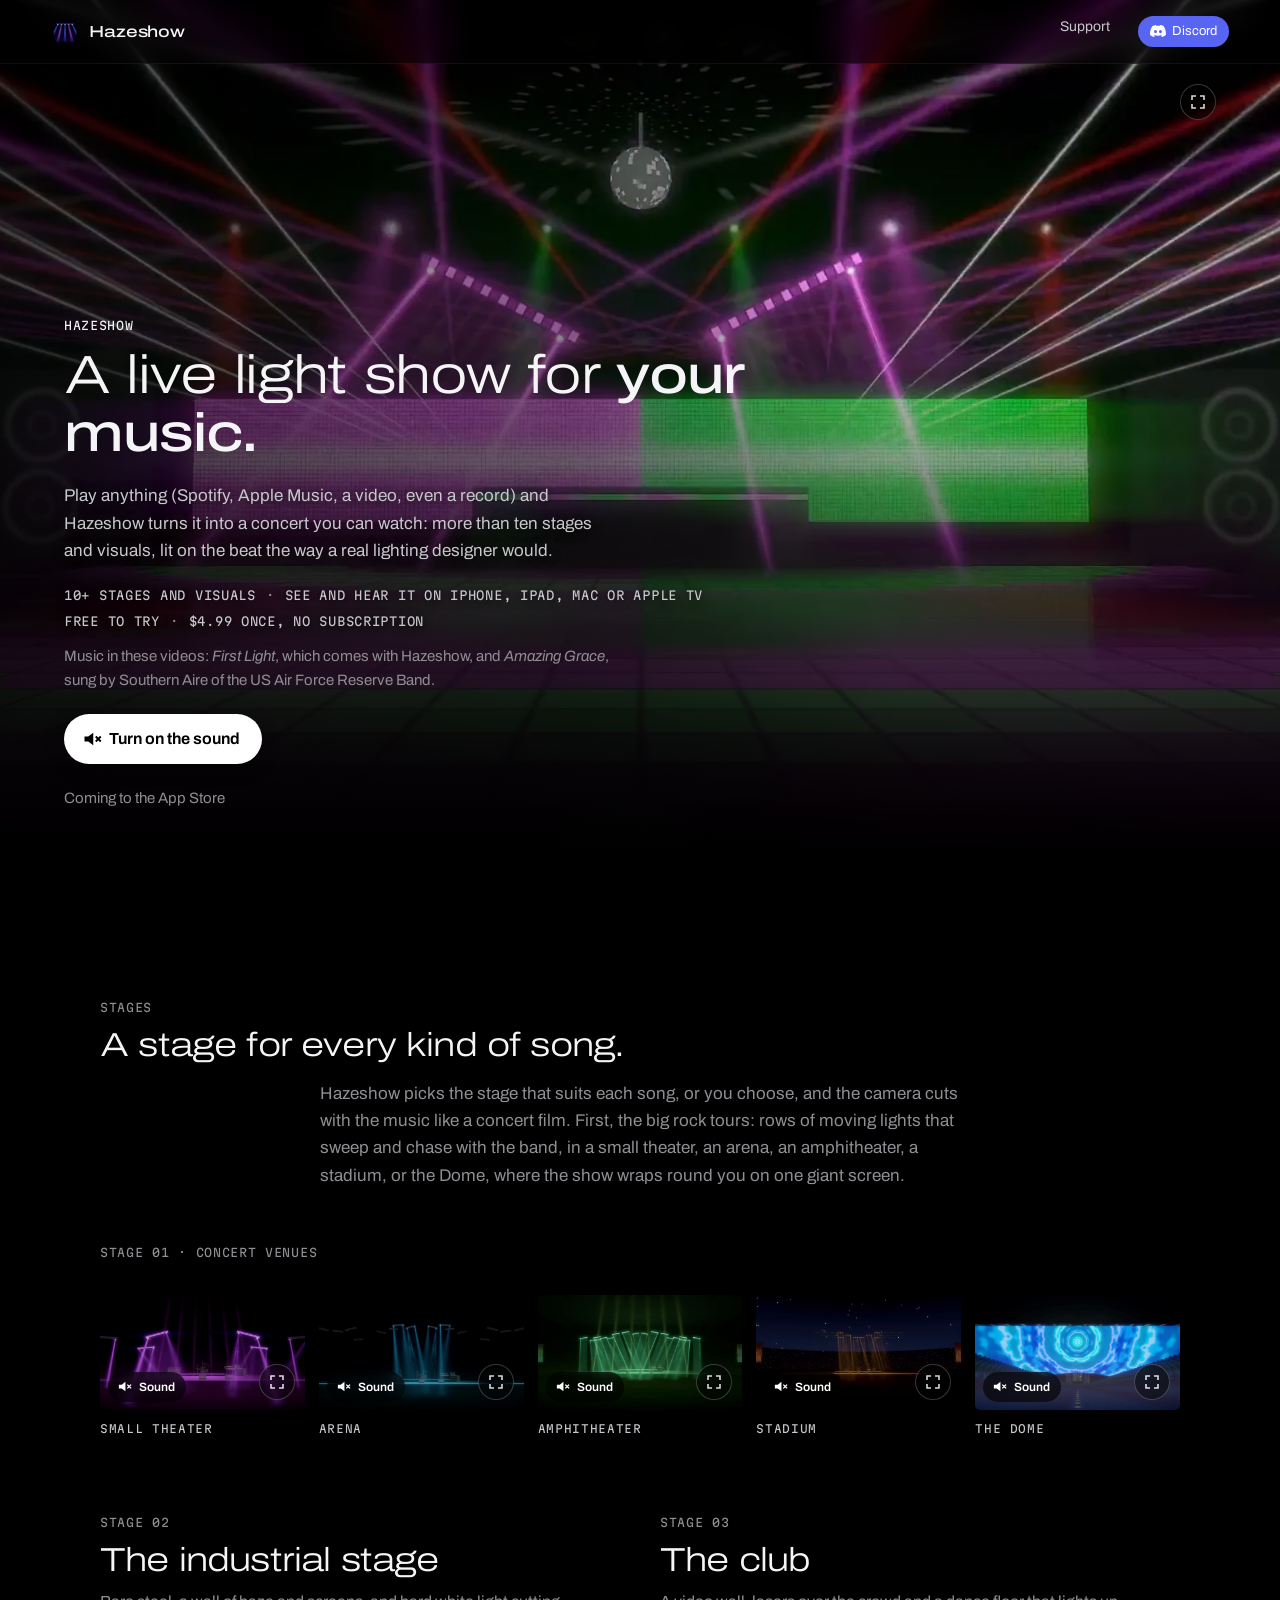
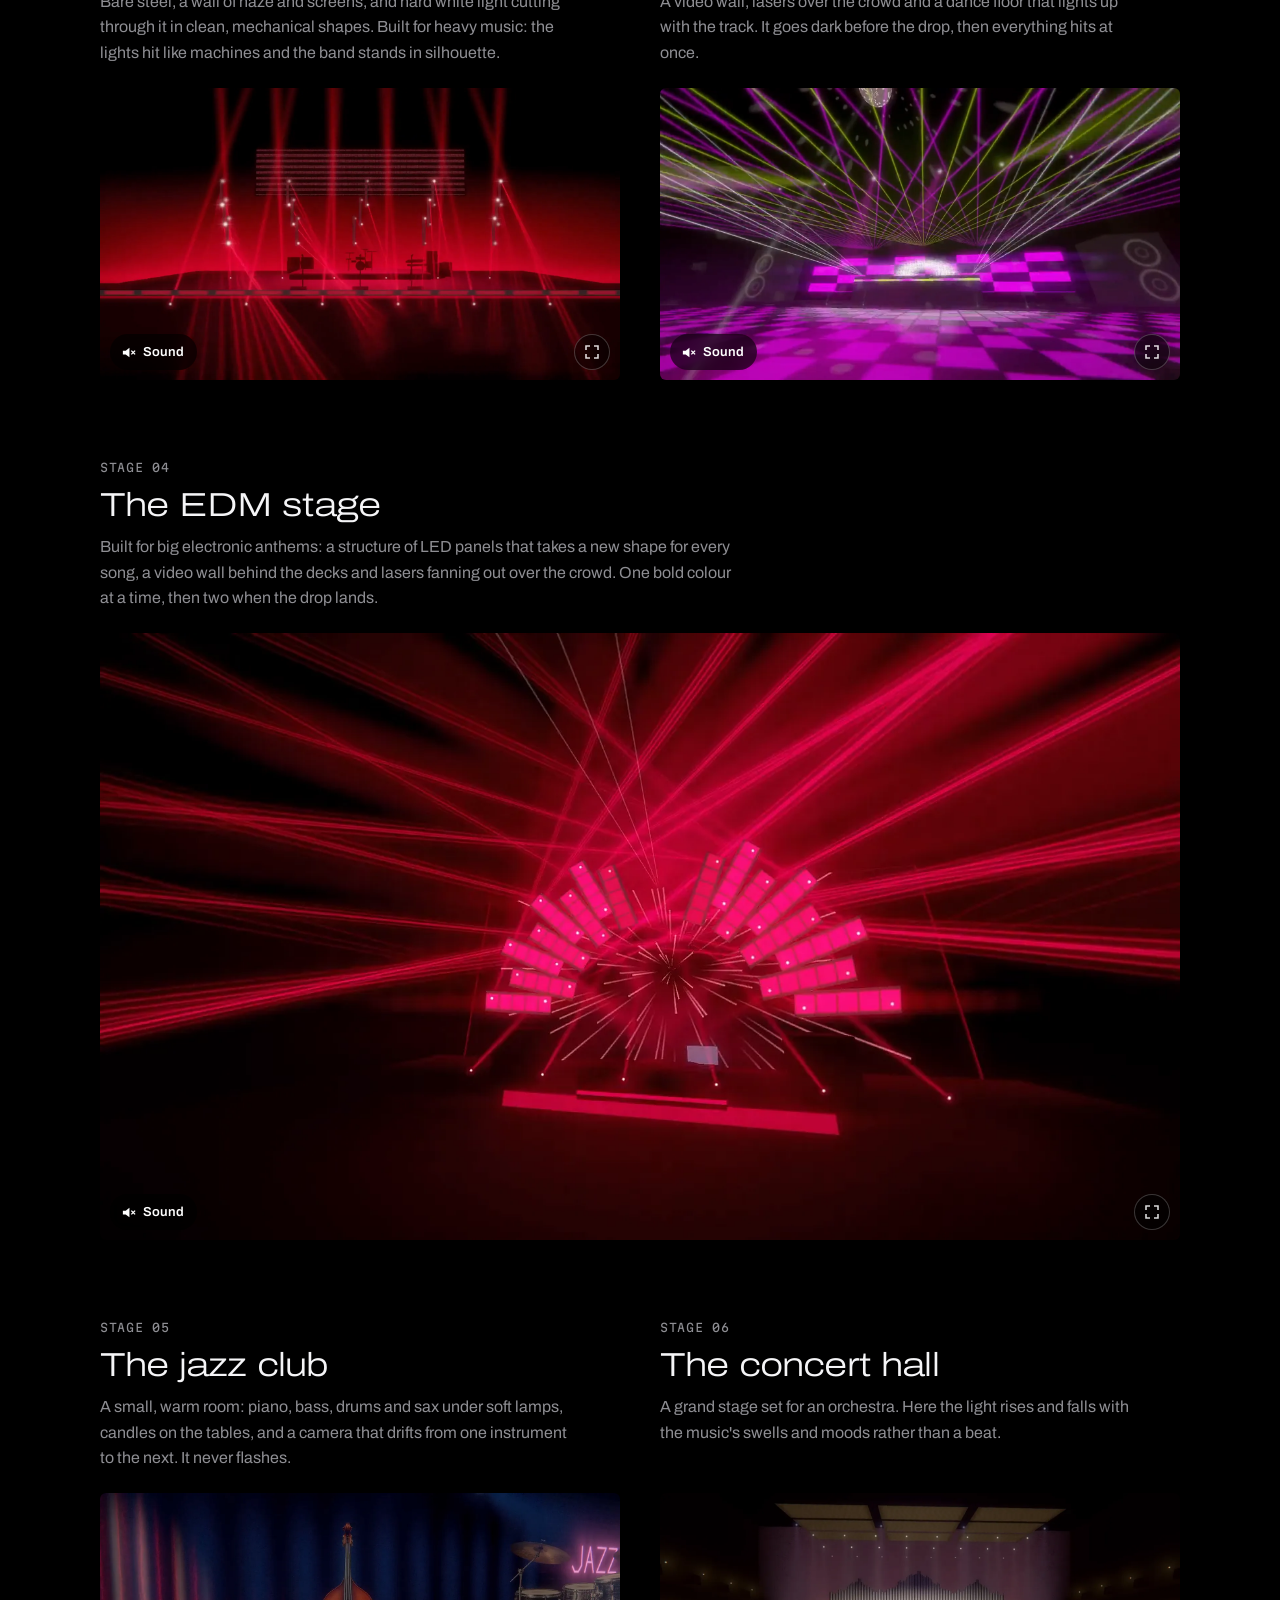
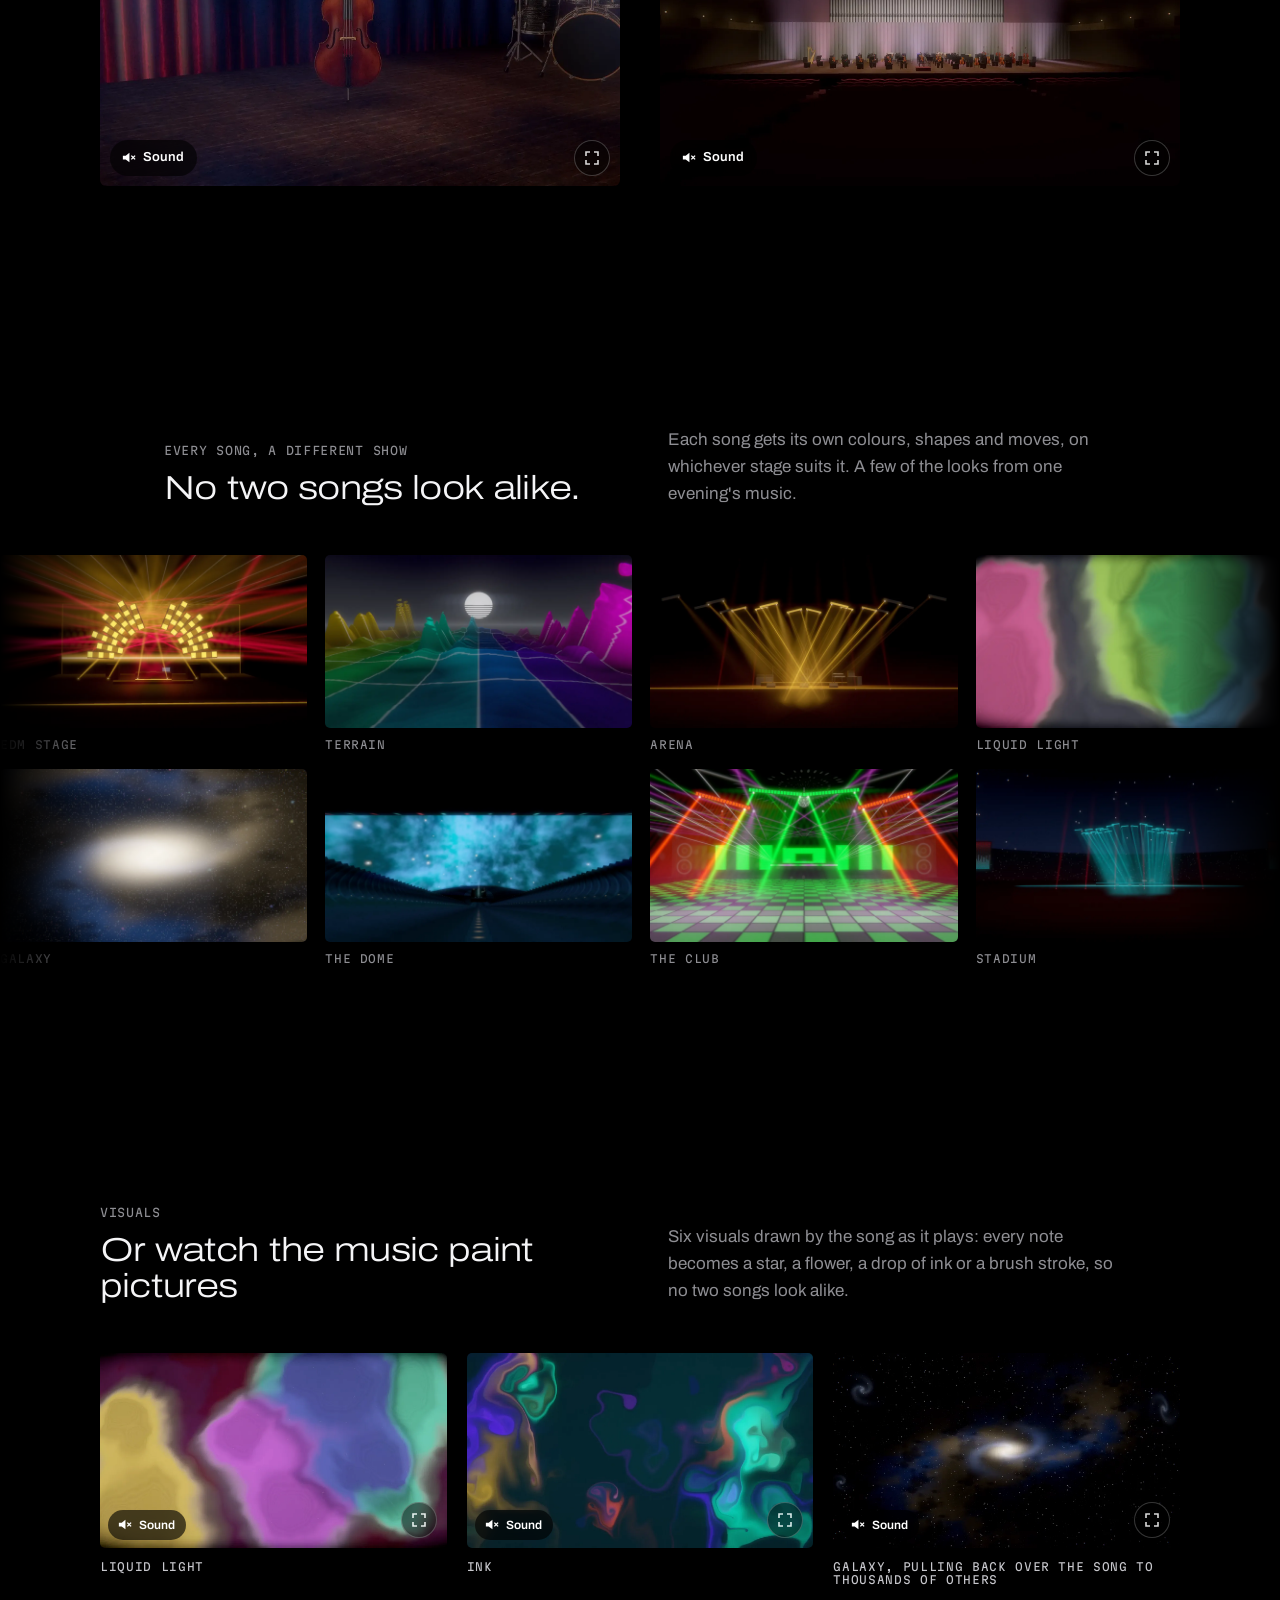
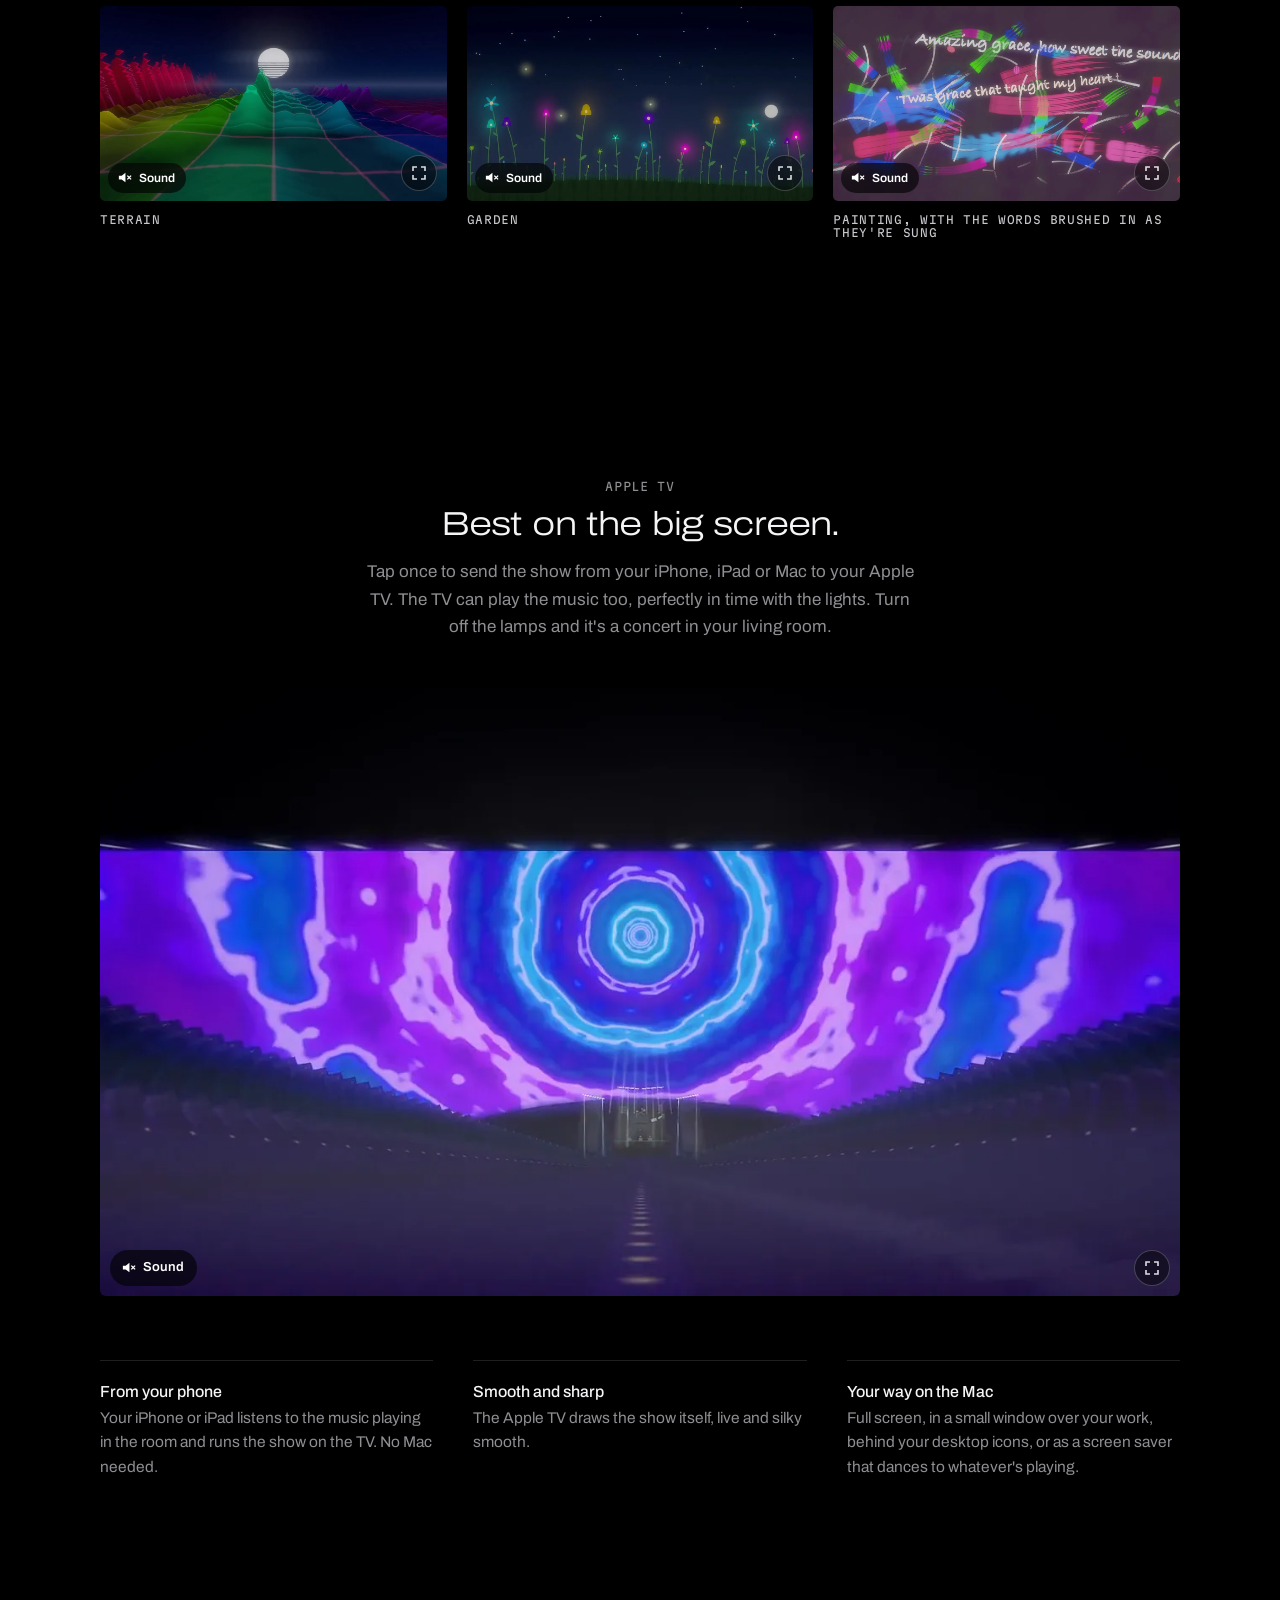
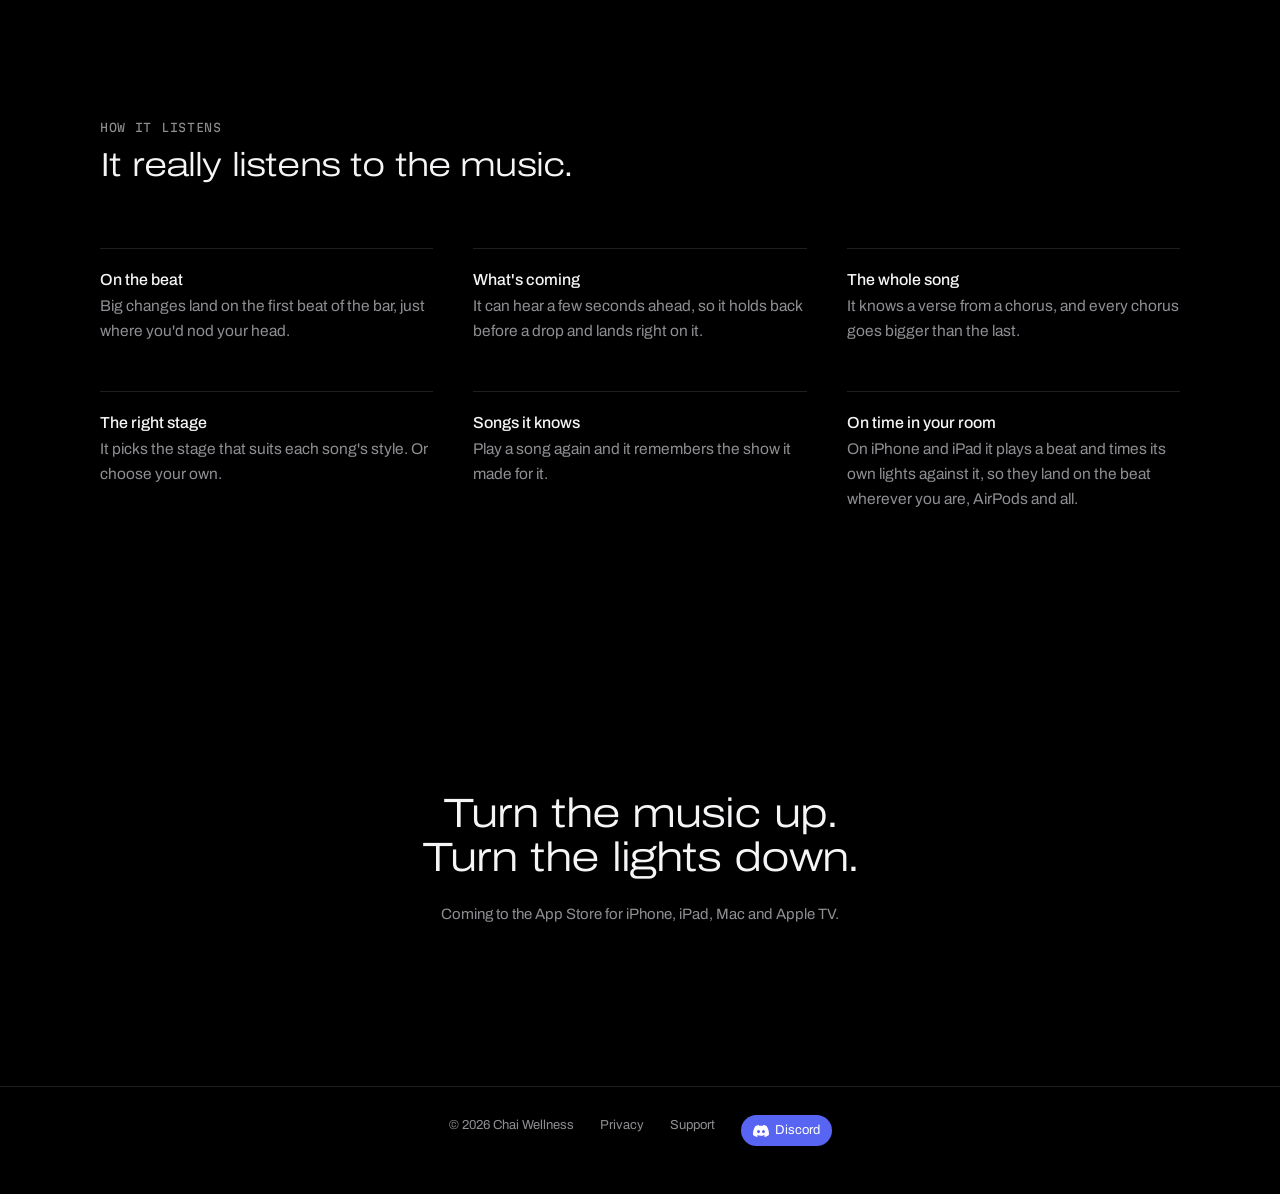
==== commit 1fcc6ddc: "Hero: see and hear it on every device" ====
--- a/index.html
+++ b/index.html
@@ -36,11 +36,11 @@
   <video class="hero-video" data-src="video/hero" autoplay muted loop playsinline preload="metadata" poster="img/hero-poster.webp" aria-label="Hazeshow lighting different stages to music"></video>
   <div class="hero-shade"></div>
   <div class="hero-copy">
-    <div class="label"><i>Hazeshow</i> · For iPhone, iPad, Mac and Apple TV</div>
+    <div class="label"><i>Hazeshow</i></div>
     <h1>A live light show for <b>your music.</b></h1>
     <p class="lede">Play anything (Spotify, Apple Music, a video, even a record) and Hazeshow turns it into a concert you can watch: more than ten stages and visuals, lit on the beat the way a real lighting designer would.</p>
     <ul class="facts">
-      <li><em>10+ stages and visuals</em><span>·</span><em>The show and sound on your Apple TV</em></li>
+      <li><em>10+ stages and visuals</em><span>·</span><em>See and hear it on iPhone, iPad, Mac or Apple TV</em></li>
       <li><em>Free to try</em><span>·</span><em>$4.99 once, no subscription</em></li>
     </ul>
     <p class="sound-note">Music in these videos: <i>First Light</i>, which comes with Hazeshow, and <i>Amazing Grace</i>, sung by Southern Aire of the US Air Force Reserve Band.</p>
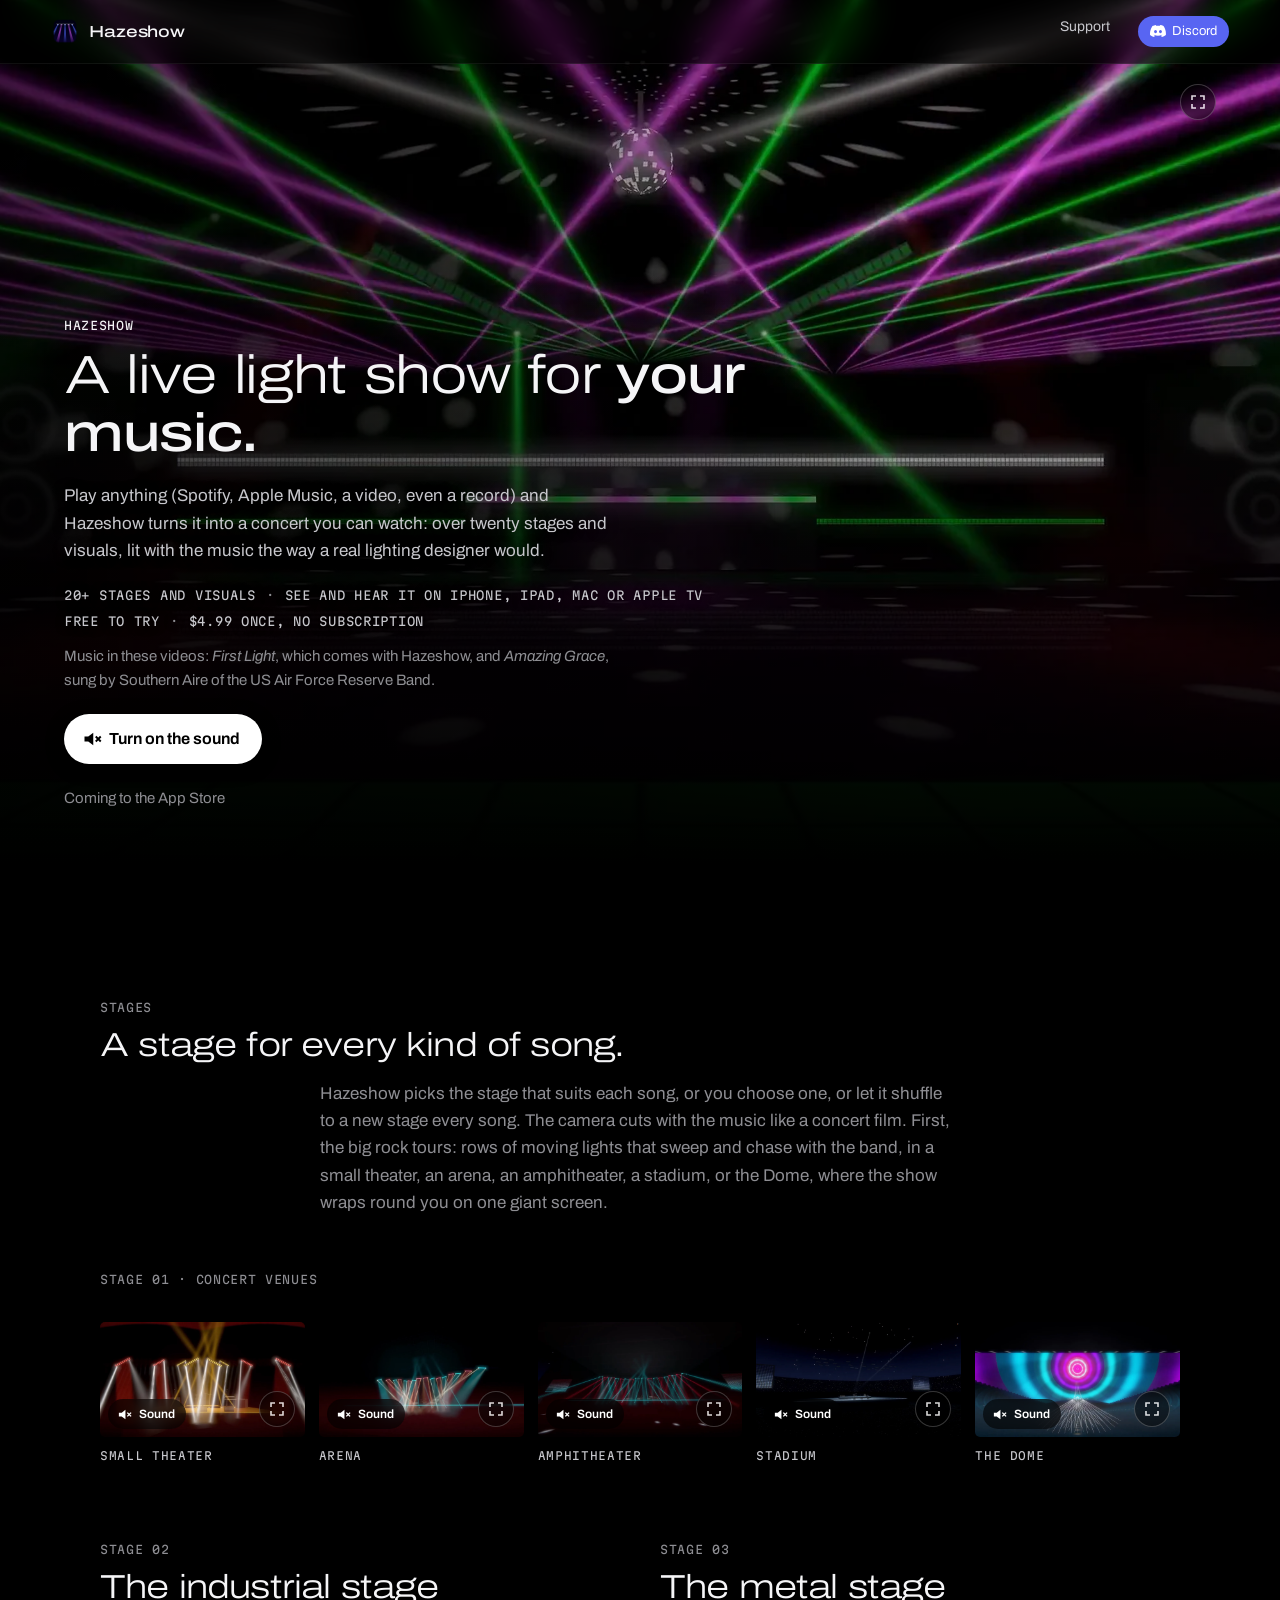
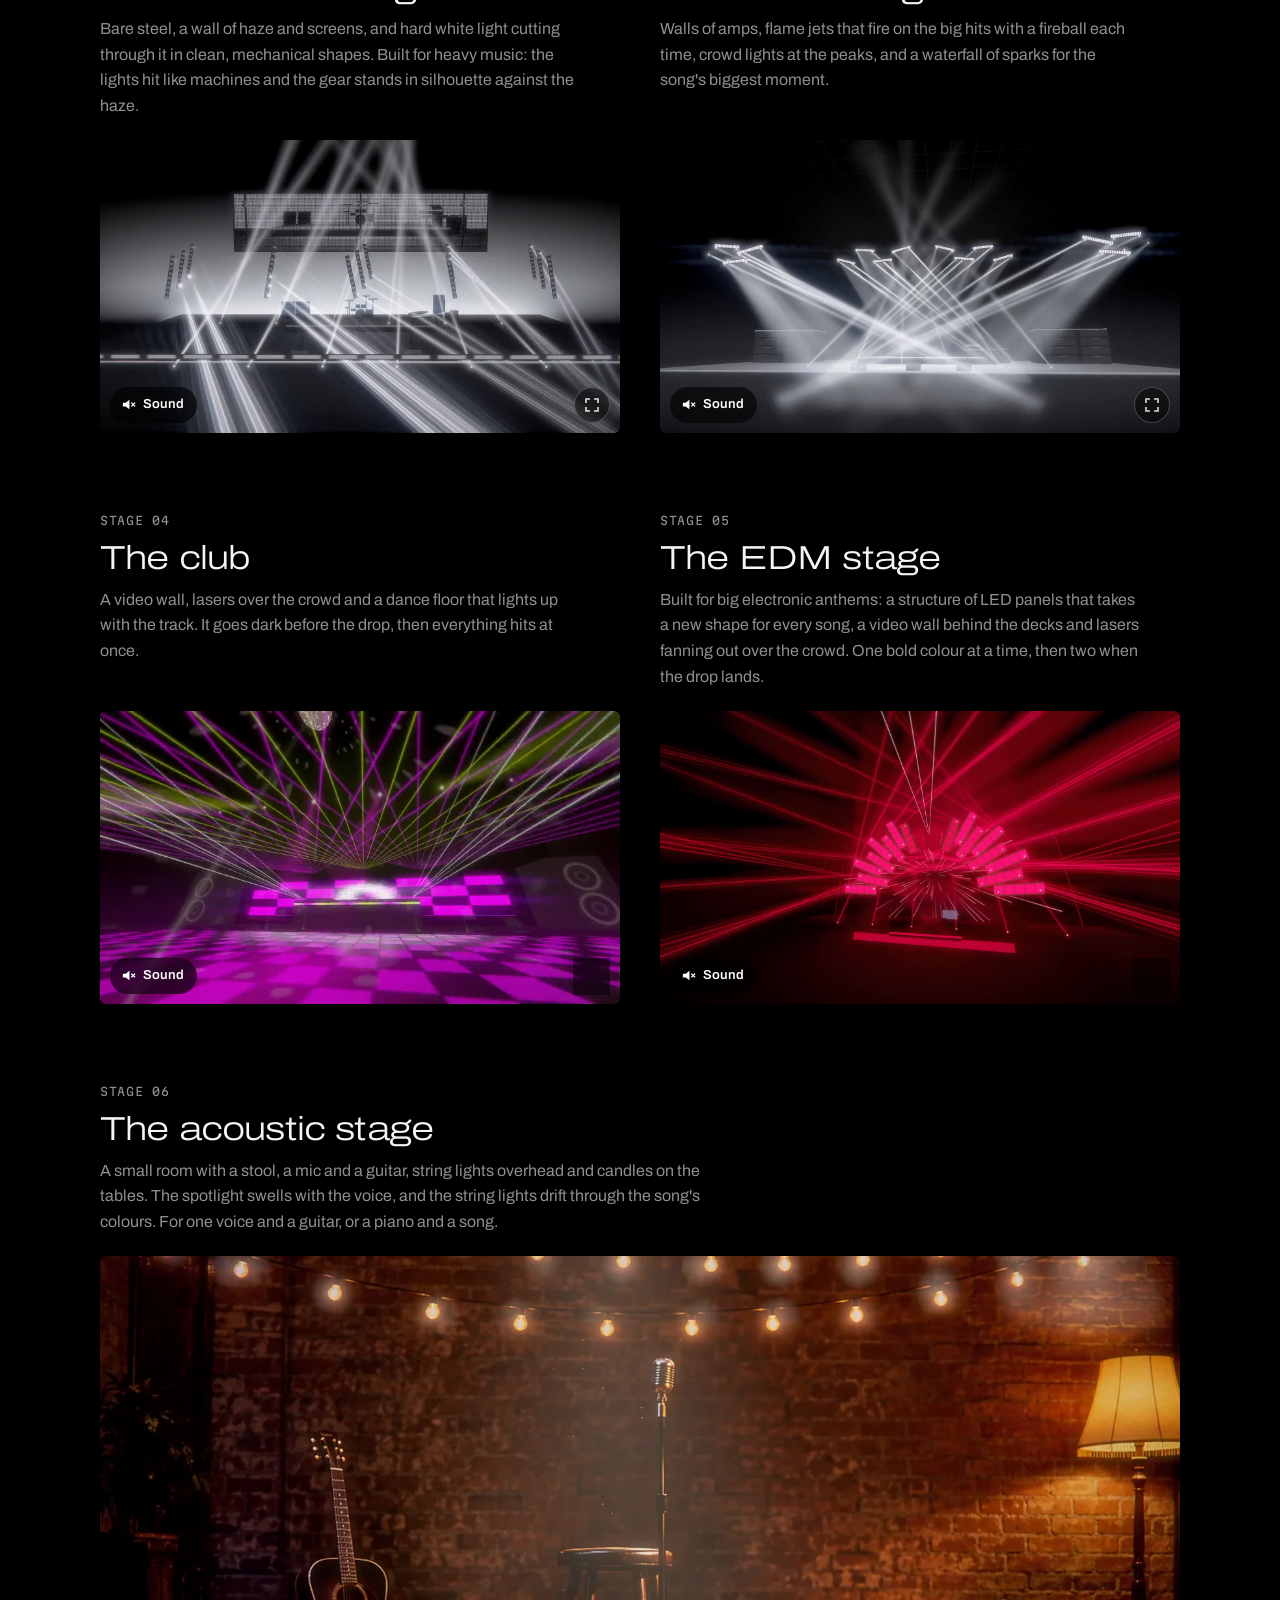
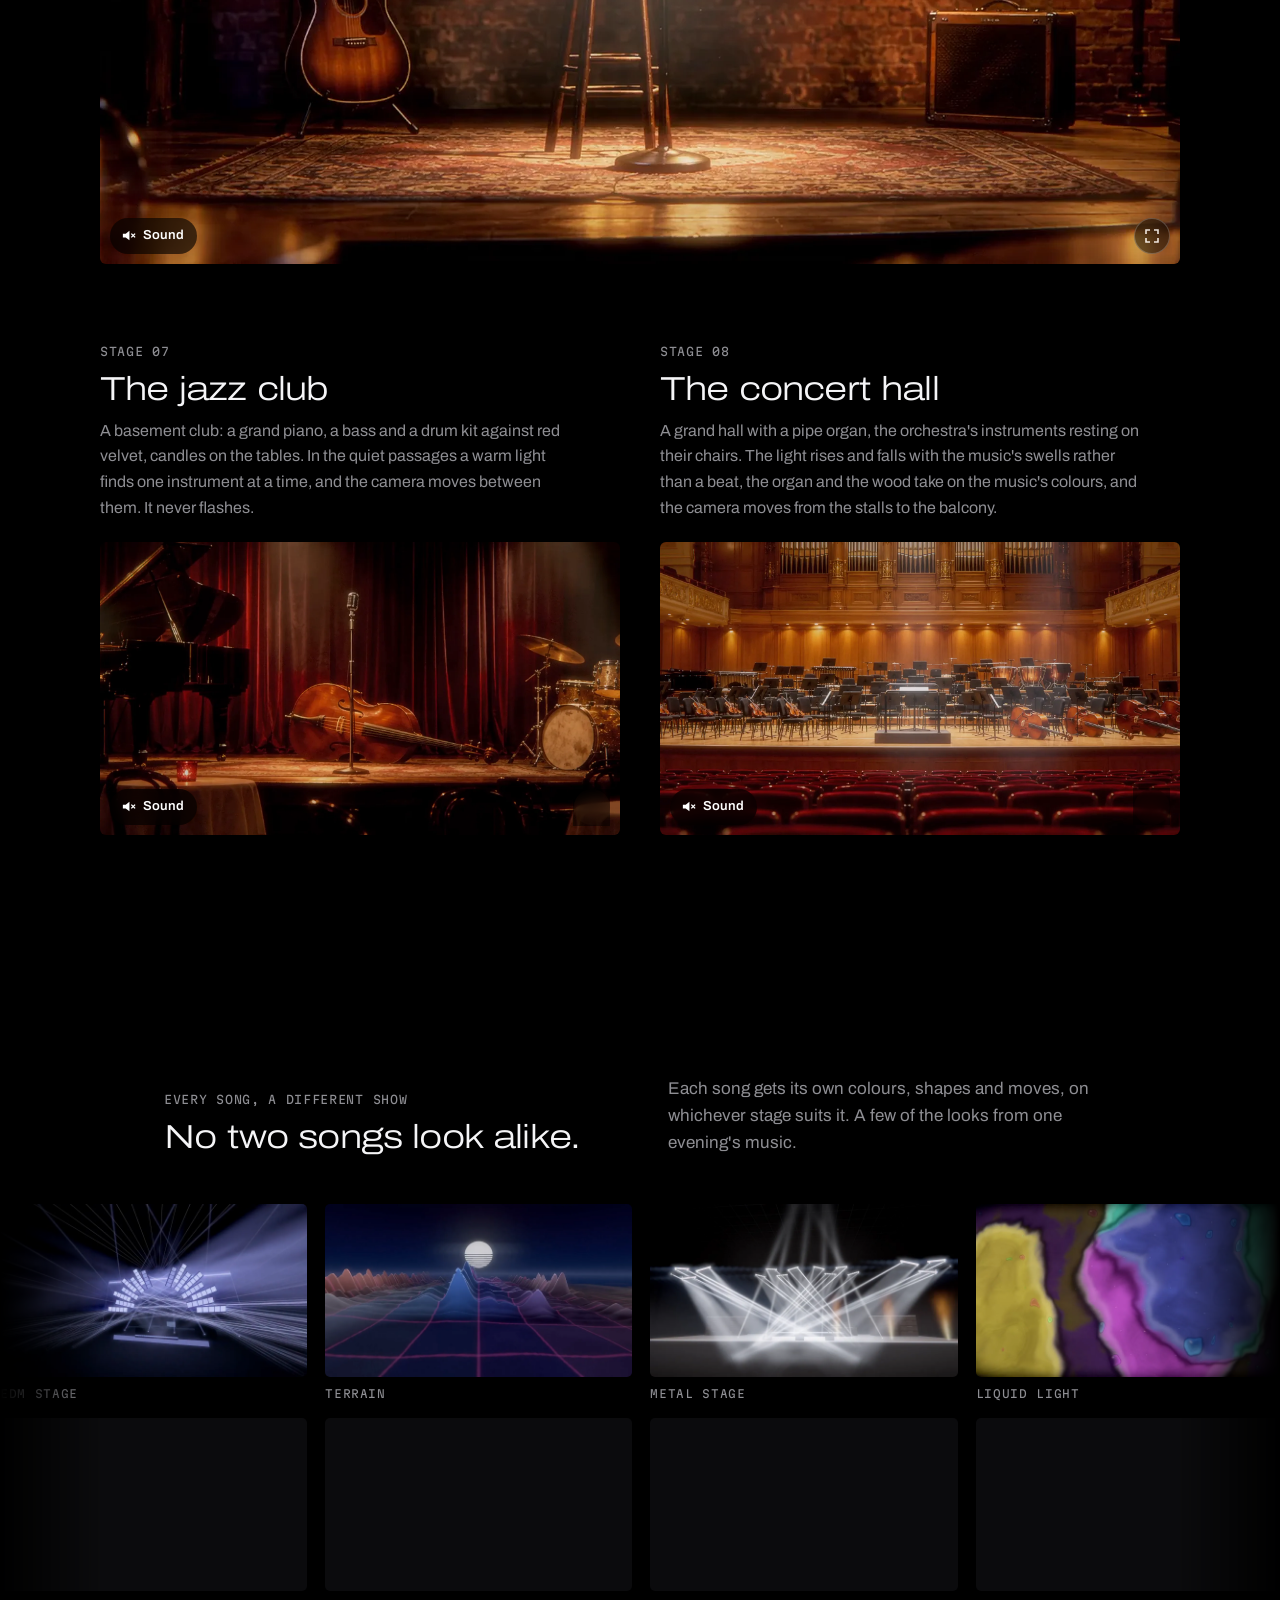
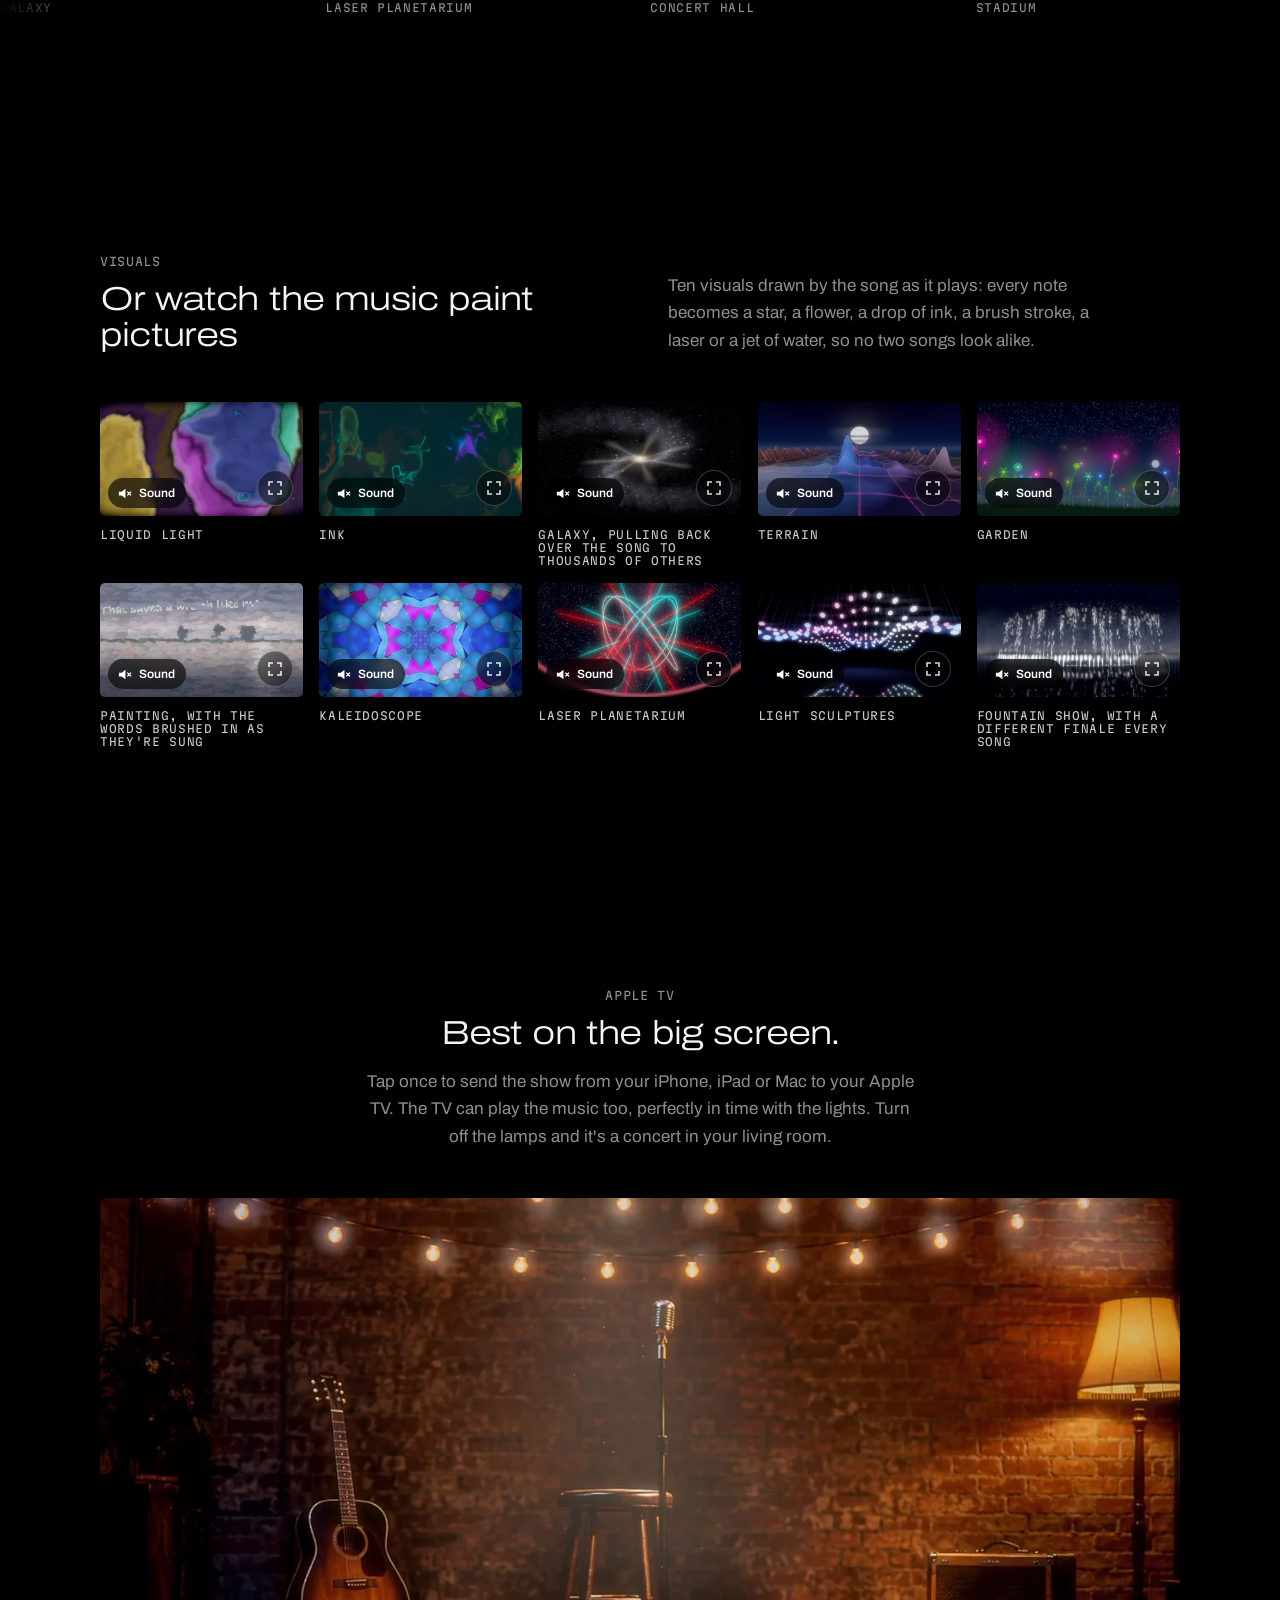
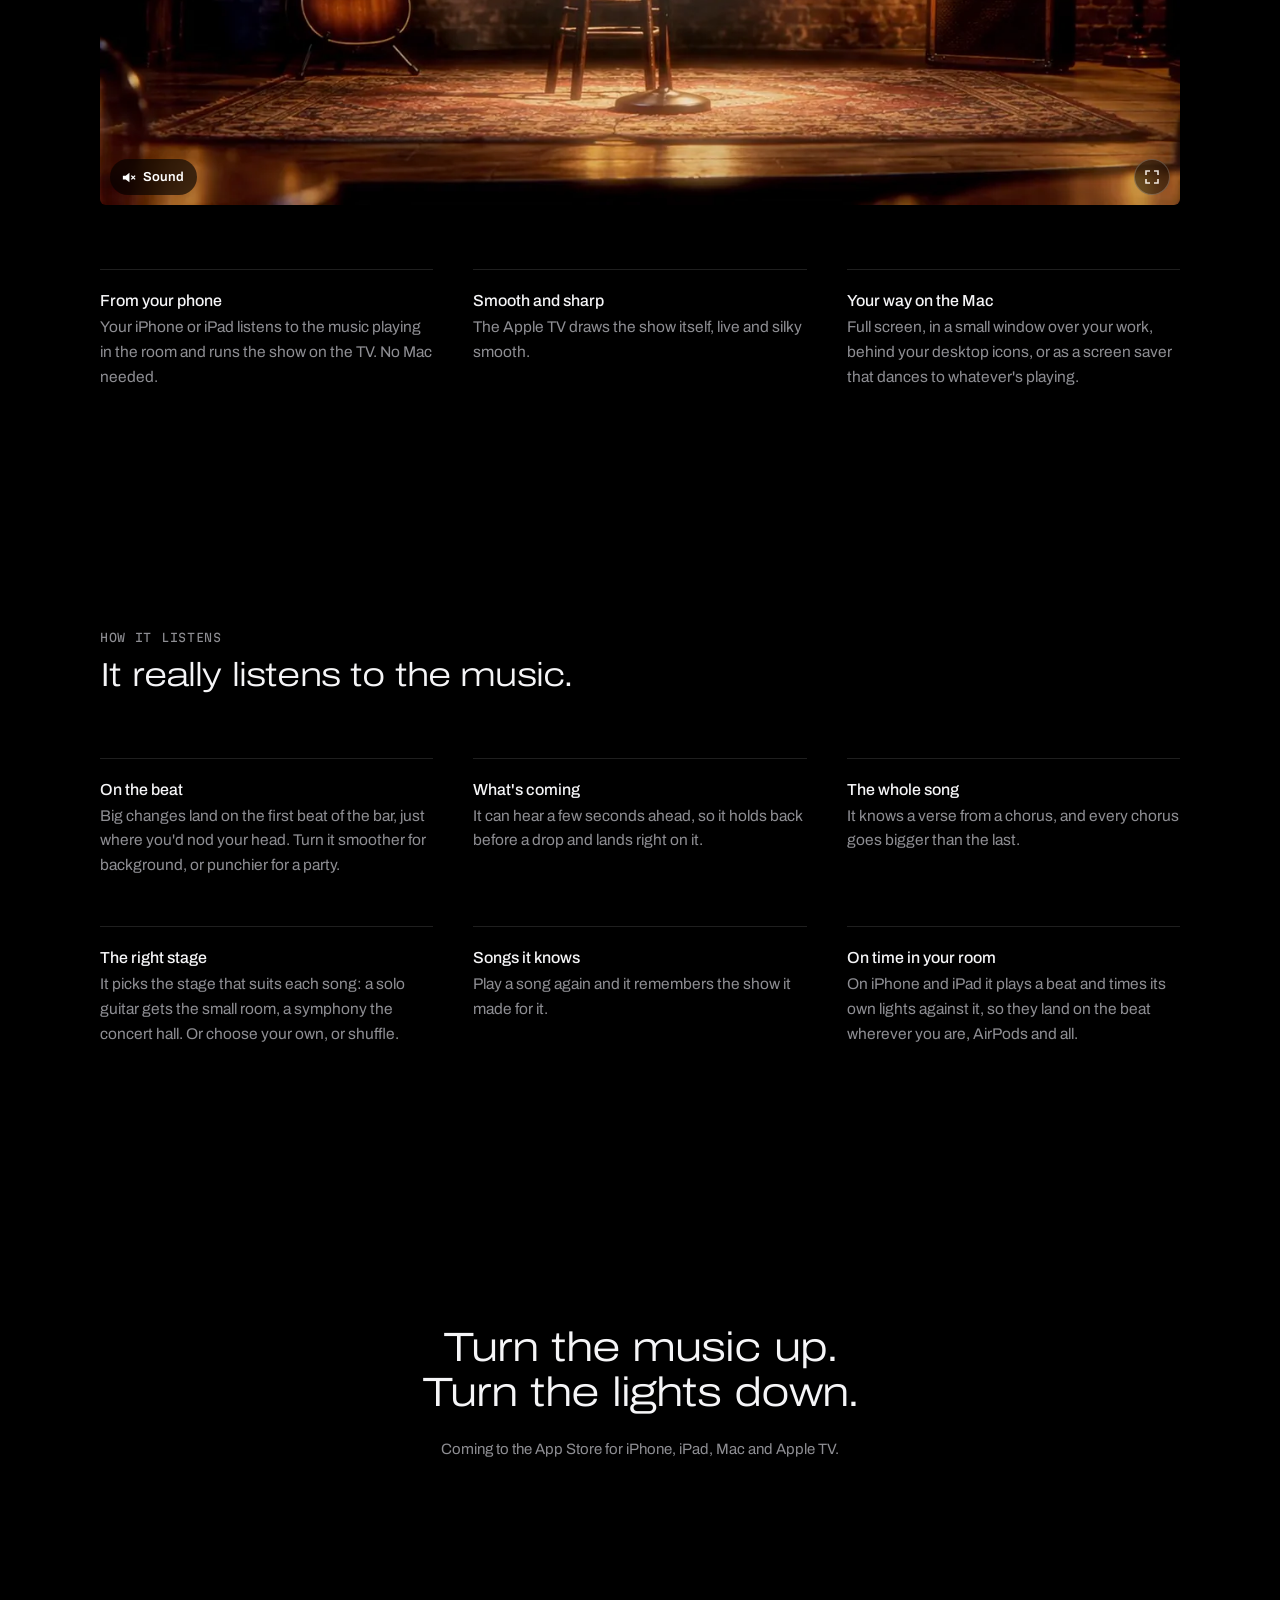
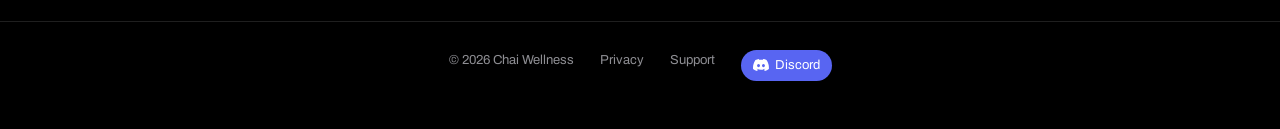
==== commit af0df99a: "New stages: metal, acoustic, photo jazz club and concert hall, ten visuals, Shuffle; every clip re-r" ====
--- a/index.html
+++ b/index.html
@@ -19,7 +19,7 @@
 <link rel="preconnect" href="https://fonts.googleapis.com">
 <link rel="preconnect" href="https://fonts.gstatic.com" crossorigin>
 <link href="https://fonts.googleapis.com/css2?family=Archivo:wdth,wght@100,400;100,500;125,300;125,500&family=Martian+Mono:wght@400&display=swap" rel="stylesheet">
-<link rel="stylesheet" href="style.css?v=2026102602">
+<link rel="stylesheet" href="style.css?v=2026102701">
 <style>[hidden]{display:none!important}.store-badge{display:inline-block;line-height:0;margin:11px 0}.store-badge img{height:44px;width:auto}</style>
 </head>
 <body>
@@ -38,9 +38,9 @@
   <div class="hero-copy">
     <div class="label"><i>Hazeshow</i></div>
     <h1>A live light show for <b>your music.</b></h1>
-    <p class="lede">Play anything (Spotify, Apple Music, a video, even a record) and Hazeshow turns it into a concert you can watch: more than ten stages and visuals, lit on the beat the way a real lighting designer would.</p>
+    <p class="lede">Play anything (Spotify, Apple Music, a video, even a record) and Hazeshow turns it into a concert you can watch: over twenty stages and visuals, lit with the music the way a real lighting designer would.</p>
     <ul class="facts">
-      <li><em>10+ stages and visuals</em><span>·</span><em>See and hear it on iPhone, iPad, Mac or Apple TV</em></li>
+      <li><em>20+ stages and visuals</em><span>·</span><em>See and hear it on iPhone, iPad, Mac or Apple TV</em></li>
       <li><em>Free to try</em><span>·</span><em>$4.99 once, no subscription</em></li>
     </ul>
     <p class="sound-note">Music in these videos: <i>First Light</i>, which comes with Hazeshow, and <i>Amazing Grace</i>, sung by Southern Aire of the US Air Force Reserve Band.</p>
@@ -52,7 +52,7 @@
 <section class="rooms-head">
   <div class="label">Stages</div>
   <h2>A stage for every kind of song.</h2>
-  <p>Hazeshow picks the stage that suits each song, or you choose, and the camera cuts with the music like a concert film. First, the big rock tours: rows of moving lights that sweep and chase with the band, in a small theater, an arena, an amphitheater, a stadium, or the Dome, where the show wraps round you on one giant screen.</p>
+  <p>Hazeshow picks the stage that suits each song, or you choose one, or let it shuffle to a new stage every song. The camera cuts with the music like a concert film. First, the big rock tours: rows of moving lights that sweep and chase with the band, in a small theater, an arena, an amphitheater, a stadium, or the Dome, where the show wraps round you on one giant screen.</p>
 </section>
 
 <section id="rooms" class="rooms">
@@ -70,41 +70,57 @@
     <div class="room-copy">
       <div><div class="label">Stage 02</div>
       <h2>The industrial stage</h2></div>
-      <p>Bare steel, a wall of haze and screens, and hard white light cutting through it in clean, mechanical shapes. Built for heavy music: the lights hit like machines and the band stands in silhouette.</p>
+      <p>Bare steel, a wall of haze and screens, and hard white light cutting through it in clean, mechanical shapes. Built for heavy music: the lights hit like machines and the gear stands in silhouette against the haze.</p>
     </div>
     <video data-inline="industrial-long" muted loop playsinline preload="none" poster="img/poster-industrial.webp" aria-label="An industrial stage of steel trusses and screens, hard beams cutting through haze"></video>
   </article>
   <article class="room">
     <div class="room-copy">
       <div><div class="label">Stage 03</div>
+      <h2>The metal stage</h2></div>
+      <p>Walls of amps, flame jets that fire on the big hits with a fireball each time, crowd lights at the peaks, and a waterfall of sparks for the song's biggest moment.</p>
+    </div>
+    <video data-inline="metal-long" muted loop playsinline preload="none" poster="img/poster-metal.webp" aria-label="A metal stage between walls of amps, flame jets firing along the front"></video>
+  </article>
+  <article class="room">
+    <div class="room-copy">
+      <div><div class="label">Stage 04</div>
       <h2>The club</h2></div>
       <p>A video wall, lasers over the crowd and a dance floor that lights up with the track. It goes dark before the drop, then everything hits at once.</p>
     </div>
     <video data-inline="club-long" muted loop playsinline preload="none" poster="img/poster-club.webp" aria-label="A club with an LED wall, lasers and an LED dance floor"></video>
   </article>
-  <article class="room room-wide">
-    <div class="room-copy">
-      <div><div class="label">Stage 04</div>
+  <article class="room">
+    <div class="room-copy">
+      <div><div class="label">Stage 05</div>
       <h2>The EDM stage</h2></div>
       <p>Built for big electronic anthems: a structure of LED panels that takes a new shape for every song, a video wall behind the decks and lasers fanning out over the crowd. One bold colour at a time, then two when the drop lands.</p>
     </div>
     <video data-inline="edm-long" muted loop playsinline preload="none" poster="img/poster-edm.webp" aria-label="A festival stage: a sunburst of LED panels, a video wall and laser fans over the crowd"></video>
   </article>
-  <article class="room">
-    <div class="room-copy">
-      <div><div class="label">Stage 05</div>
+  <article class="room room-wide">
+    <div class="room-copy">
+      <div><div class="label">Stage 06</div>
+      <h2>The acoustic stage</h2></div>
+      <p>A small room with a stool, a mic and a guitar, string lights overhead and candles on the tables. The spotlight swells with the voice, and the string lights drift through the song's colours. For one voice and a guitar, or a piano and a song.</p>
+    </div>
+    <video data-inline="acoustic-long" muted loop playsinline preload="none" poster="img/poster-acoustic.webp" aria-label="A small stage with a stool, a microphone and a guitar under string lights against a brick wall"></video>
+  </article>
+  <article class="room">
+    <div class="room-copy">
+      <div><div class="label">Stage 07</div>
       <h2>The jazz club</h2></div>
-      <p>A small, warm room: piano, bass, drums and sax under soft lamps, candles on the tables, and a camera that drifts from one instrument to the next. It never flashes.</p>
-    </div>
-    <video data-inline="jazz-long" muted loop playsinline preload="none" poster="img/poster-jazz.webp" aria-label="An upright bass in lamplight on a jazz club stage, the drums beside it"></video>
-  </article>
-  <article class="room">
-    <div class="room-copy">
-      <div><div class="label">Stage 06</div>
+      <p>A basement club: a grand piano, a bass and a drum kit against red velvet, candles on the tables. In the quiet passages a warm light finds one instrument at a time, and the camera moves between them. It never flashes.</p>
+    </div>
+    <video data-inline="jazz-long" muted loop playsinline preload="none" poster="img/poster-jazz.webp" aria-label="A grand piano, an upright bass and a drum kit on a small stage against red velvet curtains"></video>
+  </article>
+  <article class="room">
+    <div class="room-copy">
+      <div><div class="label">Stage 08</div>
       <h2>The concert hall</h2></div>
-      <p>A grand stage set for an orchestra. Here the light rises and falls with the music's swells and moods rather than a beat.</p>
-    </div>
-    <video data-inline="hall-long" muted loop playsinline preload="none" poster="img/poster-hall.webp" aria-label="A concert hall stage set for a full orchestra"></video>
+      <p>A grand hall with a pipe organ, the orchestra's instruments resting on their chairs. The light rises and falls with the music's swells rather than a beat, the organ and the wood take on the music's colours, and the camera moves from the stalls to the balcony.</p>
+    </div>
+    <video data-inline="hall-long" muted loop playsinline preload="none" poster="img/poster-hall.webp" aria-label="A concert hall stage set for a full orchestra under a pipe organ"></video>
   </article>
 </section>
 
@@ -116,56 +132,56 @@
   </div>
   <div class="reels">
     <div class="reel">
-      <figure><img src="img/montage/edm28.webp" alt="EDM stage: one of its looks" width="1280" height="720" decoding="async"><figcaption>EDM stage</figcaption></figure>
-      <figure><img src="img/montage/terrain84.webp" alt="Terrain: one of its looks" width="1280" height="720" decoding="async"><figcaption>Terrain</figcaption></figure>
-      <figure><img src="img/montage/arena28.webp" alt="Arena: one of its looks" width="1280" height="720" decoding="async"><figcaption>Arena</figcaption></figure>
-      <figure><img src="img/montage/liquid84.webp" alt="Liquid light: one of its looks" width="1280" height="720" decoding="async"><figcaption>Liquid light</figcaption></figure>
-      <figure><img src="img/montage/dome70.webp" alt="The Dome: one of its looks" width="1280" height="720" decoding="async"><figcaption>The Dome</figcaption></figure>
-      <figure><img src="img/montage/club95.webp" alt="The club: one of its looks" width="1280" height="720" decoding="async"><figcaption>The club</figcaption></figure>
-      <figure><img src="img/montage/ink95.webp" alt="Ink: one of its looks" width="1280" height="720" decoding="async"><figcaption>Ink</figcaption></figure>
+      <figure><img src="img/montage/edm30.webp" alt="EDM stage: one of its looks" width="1280" height="720" decoding="async"><figcaption>EDM stage</figcaption></figure>
+      <figure><img src="img/montage/terrain60.webp" alt="Terrain: one of its looks" width="1280" height="720" decoding="async"><figcaption>Terrain</figcaption></figure>
+      <figure><img src="img/montage/metal55.webp" alt="Metal stage: one of its looks" width="1280" height="720" decoding="async"><figcaption>Metal stage</figcaption></figure>
+      <figure><img src="img/montage/liquid50.webp" alt="Liquid light: one of its looks" width="1280" height="720" decoding="async"><figcaption>Liquid light</figcaption></figure>
+      <figure><img src="img/montage/dome50.webp" alt="The Dome: one of its looks" width="1280" height="720" decoding="async"><figcaption>The Dome</figcaption></figure>
+      <figure><img src="img/montage/club60.webp" alt="The club: one of its looks" width="1280" height="720" decoding="async"><figcaption>The club</figcaption></figure>
+      <figure><img src="img/montage/ink70.webp" alt="Ink: one of its looks" width="1280" height="720" decoding="async"><figcaption>Ink</figcaption></figure>
       <figure><img src="img/montage/arena40.webp" alt="Arena: one of its looks" width="1280" height="720" decoding="async"><figcaption>Arena</figcaption></figure>
-      <figure><img src="img/montage/dome111.webp" alt="The Dome: one of its looks" width="1280" height="720" decoding="async"><figcaption>The Dome</figcaption></figure>
-      <figure><img src="img/montage/club57.webp" alt="The club: one of its looks" width="1280" height="720" decoding="async"><figcaption>The club</figcaption></figure>
-      <figure><img src="img/montage/dome95.webp" alt="The Dome: one of its looks" width="1280" height="720" decoding="async"><figcaption>The Dome</figcaption></figure>
-      <figure><img src="img/montage/club111.webp" alt="The club: one of its looks" width="1280" height="720" decoding="async"><figcaption>The club</figcaption></figure>
-      <figure aria-hidden="true"><img src="img/montage/edm28.webp" alt="" width="1280" height="720" decoding="async"><figcaption>EDM stage</figcaption></figure>
-      <figure aria-hidden="true"><img src="img/montage/terrain84.webp" alt="" width="1280" height="720" decoding="async"><figcaption>Terrain</figcaption></figure>
-      <figure aria-hidden="true"><img src="img/montage/arena28.webp" alt="" width="1280" height="720" decoding="async"><figcaption>Arena</figcaption></figure>
-      <figure aria-hidden="true"><img src="img/montage/liquid84.webp" alt="" width="1280" height="720" decoding="async"><figcaption>Liquid light</figcaption></figure>
-      <figure aria-hidden="true"><img src="img/montage/dome70.webp" alt="" width="1280" height="720" decoding="async"><figcaption>The Dome</figcaption></figure>
-      <figure aria-hidden="true"><img src="img/montage/club95.webp" alt="" width="1280" height="720" decoding="async"><figcaption>The club</figcaption></figure>
-      <figure aria-hidden="true"><img src="img/montage/ink95.webp" alt="" width="1280" height="720" decoding="async"><figcaption>Ink</figcaption></figure>
+      <figure><img src="img/montage/kaleidoscope50.webp" alt="Kaleidoscope: one of its looks" width="1280" height="720" decoding="async"><figcaption>Kaleidoscope</figcaption></figure>
+      <figure><img src="img/montage/acoustic60.webp" alt="Acoustic stage: one of its looks" width="1280" height="720" decoding="async"><figcaption>Acoustic stage</figcaption></figure>
+      <figure><img src="img/montage/fountains60.webp" alt="Fountain show: one of its looks" width="1280" height="720" decoding="async"><figcaption>Fountain show</figcaption></figure>
+      <figure><img src="img/montage/jazz30.webp" alt="Jazz club: one of its looks" width="1280" height="720" decoding="async"><figcaption>Jazz club</figcaption></figure>
+      <figure aria-hidden="true"><img src="img/montage/edm30.webp" alt="" width="1280" height="720" decoding="async"><figcaption>EDM stage</figcaption></figure>
+      <figure aria-hidden="true"><img src="img/montage/terrain60.webp" alt="" width="1280" height="720" decoding="async"><figcaption>Terrain</figcaption></figure>
+      <figure aria-hidden="true"><img src="img/montage/metal55.webp" alt="" width="1280" height="720" decoding="async"><figcaption>Metal stage</figcaption></figure>
+      <figure aria-hidden="true"><img src="img/montage/liquid50.webp" alt="" width="1280" height="720" decoding="async"><figcaption>Liquid light</figcaption></figure>
+      <figure aria-hidden="true"><img src="img/montage/dome50.webp" alt="" width="1280" height="720" decoding="async"><figcaption>The Dome</figcaption></figure>
+      <figure aria-hidden="true"><img src="img/montage/club60.webp" alt="" width="1280" height="720" decoding="async"><figcaption>The club</figcaption></figure>
+      <figure aria-hidden="true"><img src="img/montage/ink70.webp" alt="" width="1280" height="720" decoding="async"><figcaption>Ink</figcaption></figure>
       <figure aria-hidden="true"><img src="img/montage/arena40.webp" alt="" width="1280" height="720" decoding="async"><figcaption>Arena</figcaption></figure>
-      <figure aria-hidden="true"><img src="img/montage/dome111.webp" alt="" width="1280" height="720" decoding="async"><figcaption>The Dome</figcaption></figure>
-      <figure aria-hidden="true"><img src="img/montage/club57.webp" alt="" width="1280" height="720" decoding="async"><figcaption>The club</figcaption></figure>
-      <figure aria-hidden="true"><img src="img/montage/dome95.webp" alt="" width="1280" height="720" decoding="async"><figcaption>The Dome</figcaption></figure>
-      <figure aria-hidden="true"><img src="img/montage/club111.webp" alt="" width="1280" height="720" decoding="async"><figcaption>The club</figcaption></figure>
+      <figure aria-hidden="true"><img src="img/montage/kaleidoscope50.webp" alt="" width="1280" height="720" decoding="async"><figcaption>Kaleidoscope</figcaption></figure>
+      <figure aria-hidden="true"><img src="img/montage/acoustic60.webp" alt="" width="1280" height="720" decoding="async"><figcaption>Acoustic stage</figcaption></figure>
+      <figure aria-hidden="true"><img src="img/montage/fountains60.webp" alt="" width="1280" height="720" decoding="async"><figcaption>Fountain show</figcaption></figure>
+      <figure aria-hidden="true"><img src="img/montage/jazz30.webp" alt="" width="1280" height="720" decoding="async"><figcaption>Jazz club</figcaption></figure>
     </div>
     <div class="reel back">
-      <figure><img src="img/montage/galaxy111.webp" alt="Galaxy: one of its looks" width="1280" height="720" decoding="async"><figcaption>Galaxy</figcaption></figure>
-      <figure><img src="img/montage/dome40.webp" alt="The Dome: one of its looks" width="1280" height="720" decoding="async"><figcaption>The Dome</figcaption></figure>
-      <figure><img src="img/montage/club40.webp" alt="The club: one of its looks" width="1280" height="720" decoding="async"><figcaption>The club</figcaption></figure>
-      <figure><img src="img/montage/stadium57.webp" alt="Stadium: one of its looks" width="1280" height="720" decoding="async"><figcaption>Stadium</figcaption></figure>
-      <figure><img src="img/montage/hall95.webp" alt="Concert hall: one of its looks" width="1280" height="720" decoding="async"><figcaption>Concert hall</figcaption></figure>
-      <figure><img src="img/montage/theater57.webp" alt="Small theater: one of its looks" width="1280" height="720" decoding="async"><figcaption>Small theater</figcaption></figure>
-      <figure><img src="img/montage/ind95.webp" alt="Industrial: one of its looks" width="1280" height="720" decoding="async"><figcaption>Industrial</figcaption></figure>
-      <figure><img src="img/montage/garden111.webp" alt="Garden: one of its looks" width="1280" height="720" decoding="async"><figcaption>Garden</figcaption></figure>
-      <figure><img src="img/montage/hall40.webp" alt="Concert hall: one of its looks" width="1280" height="720" decoding="async"><figcaption>Concert hall</figcaption></figure>
-      <figure><img src="img/montage/ind57.webp" alt="Industrial: one of its looks" width="1280" height="720" decoding="async"><figcaption>Industrial</figcaption></figure>
-      <figure><img src="img/montage/jazz121.webp" alt="Jazz club: one of its looks" width="1280" height="720" decoding="async"><figcaption>Jazz club</figcaption></figure>
-      <figure><img src="img/montage/edm57.webp" alt="EDM stage: one of its looks" width="1280" height="720" decoding="async"><figcaption>EDM stage</figcaption></figure>
-      <figure aria-hidden="true"><img src="img/montage/galaxy111.webp" alt="" width="1280" height="720" decoding="async"><figcaption>Galaxy</figcaption></figure>
-      <figure aria-hidden="true"><img src="img/montage/dome40.webp" alt="" width="1280" height="720" decoding="async"><figcaption>The Dome</figcaption></figure>
-      <figure aria-hidden="true"><img src="img/montage/club40.webp" alt="" width="1280" height="720" decoding="async"><figcaption>The club</figcaption></figure>
-      <figure aria-hidden="true"><img src="img/montage/stadium57.webp" alt="" width="1280" height="720" decoding="async"><figcaption>Stadium</figcaption></figure>
-      <figure aria-hidden="true"><img src="img/montage/hall95.webp" alt="" width="1280" height="720" decoding="async"><figcaption>Concert hall</figcaption></figure>
-      <figure aria-hidden="true"><img src="img/montage/theater57.webp" alt="" width="1280" height="720" decoding="async"><figcaption>Small theater</figcaption></figure>
-      <figure aria-hidden="true"><img src="img/montage/ind95.webp" alt="" width="1280" height="720" decoding="async"><figcaption>Industrial</figcaption></figure>
-      <figure aria-hidden="true"><img src="img/montage/garden111.webp" alt="" width="1280" height="720" decoding="async"><figcaption>Garden</figcaption></figure>
-      <figure aria-hidden="true"><img src="img/montage/hall40.webp" alt="" width="1280" height="720" decoding="async"><figcaption>Concert hall</figcaption></figure>
-      <figure aria-hidden="true"><img src="img/montage/ind57.webp" alt="" width="1280" height="720" decoding="async"><figcaption>Industrial</figcaption></figure>
-      <figure aria-hidden="true"><img src="img/montage/jazz121.webp" alt="" width="1280" height="720" decoding="async"><figcaption>Jazz club</figcaption></figure>
-      <figure aria-hidden="true"><img src="img/montage/edm57.webp" alt="" width="1280" height="720" decoding="async"><figcaption>EDM stage</figcaption></figure>
+      <figure><img src="img/montage/galaxy80.webp" alt="Galaxy: one of its looks" width="1280" height="720" decoding="async"><figcaption>Galaxy</figcaption></figure>
+      <figure><img src="img/montage/planetarium60.webp" alt="Laser planetarium: one of its looks" width="1280" height="720" decoding="async"><figcaption>Laser planetarium</figcaption></figure>
+      <figure><img src="img/montage/hall35.webp" alt="Concert hall: one of its looks" width="1280" height="720" decoding="async"><figcaption>Concert hall</figcaption></figure>
+      <figure><img src="img/montage/stadium60.webp" alt="Stadium: one of its looks" width="1280" height="720" decoding="async"><figcaption>Stadium</figcaption></figure>
+      <figure><img src="img/montage/theater50.webp" alt="Small theater: one of its looks" width="1280" height="720" decoding="async"><figcaption>Small theater</figcaption></figure>
+      <figure><img src="img/montage/industrial50.webp" alt="Industrial: one of its looks" width="1280" height="720" decoding="async"><figcaption>Industrial</figcaption></figure>
+      <figure><img src="img/montage/garden70.webp" alt="Garden: one of its looks" width="1280" height="720" decoding="async"><figcaption>Garden</figcaption></figure>
+      <figure><img src="img/montage/sculptures50.webp" alt="Light sculptures: one of its looks" width="1280" height="720" decoding="async"><figcaption>Light sculptures</figcaption></figure>
+      <figure><img src="img/montage/painting80.webp" alt="Painting: one of its looks" width="1280" height="720" decoding="async"><figcaption>Painting</figcaption></figure>
+      <figure><img src="img/montage/amphitheater60.webp" alt="Amphitheater: one of its looks" width="1280" height="720" decoding="async"><figcaption>Amphitheater</figcaption></figure>
+      <figure><img src="img/montage/jazz80.webp" alt="Jazz club: one of its looks" width="1280" height="720" decoding="async"><figcaption>Jazz club</figcaption></figure>
+      <figure><img src="img/montage/hall85.webp" alt="Concert hall: one of its looks" width="1280" height="720" decoding="async"><figcaption>Concert hall</figcaption></figure>
+      <figure aria-hidden="true"><img src="img/montage/galaxy80.webp" alt="" width="1280" height="720" decoding="async"><figcaption>Galaxy</figcaption></figure>
+      <figure aria-hidden="true"><img src="img/montage/planetarium60.webp" alt="" width="1280" height="720" decoding="async"><figcaption>Laser planetarium</figcaption></figure>
+      <figure aria-hidden="true"><img src="img/montage/hall35.webp" alt="" width="1280" height="720" decoding="async"><figcaption>Concert hall</figcaption></figure>
+      <figure aria-hidden="true"><img src="img/montage/stadium60.webp" alt="" width="1280" height="720" decoding="async"><figcaption>Stadium</figcaption></figure>
+      <figure aria-hidden="true"><img src="img/montage/theater50.webp" alt="" width="1280" height="720" decoding="async"><figcaption>Small theater</figcaption></figure>
+      <figure aria-hidden="true"><img src="img/montage/industrial50.webp" alt="" width="1280" height="720" decoding="async"><figcaption>Industrial</figcaption></figure>
+      <figure aria-hidden="true"><img src="img/montage/garden70.webp" alt="" width="1280" height="720" decoding="async"><figcaption>Garden</figcaption></figure>
+      <figure aria-hidden="true"><img src="img/montage/sculptures50.webp" alt="" width="1280" height="720" decoding="async"><figcaption>Light sculptures</figcaption></figure>
+      <figure aria-hidden="true"><img src="img/montage/painting80.webp" alt="" width="1280" height="720" decoding="async"><figcaption>Painting</figcaption></figure>
+      <figure aria-hidden="true"><img src="img/montage/amphitheater60.webp" alt="" width="1280" height="720" decoding="async"><figcaption>Amphitheater</figcaption></figure>
+      <figure aria-hidden="true"><img src="img/montage/jazz80.webp" alt="" width="1280" height="720" decoding="async"><figcaption>Jazz club</figcaption></figure>
+      <figure aria-hidden="true"><img src="img/montage/hall85.webp" alt="" width="1280" height="720" decoding="async"><figcaption>Concert hall</figcaption></figure>
     </div>
   </div>
 </section>
@@ -174,15 +190,19 @@
   <div class="modes-head">
     <div><div class="label">Visuals</div>
     <h2>Or watch the music paint pictures</h2></div>
-    <p>Six visuals drawn by the song as it plays: every note becomes a star, a flower, a drop of ink or a brush stroke, so no two songs look alike.</p>
-  </div>
-  <div class="strip">
+    <p>Ten visuals drawn by the song as it plays: every note becomes a star, a flower, a drop of ink, a brush stroke, a laser or a jet of water, so no two songs look alike.</p>
+  </div>
+  <div class="strip visuals">
     <figure><video data-inline="strip-liquid" muted loop playsinline preload="none" poster="img/poster-strip-liquid.webp" aria-label="Coloured oils floating in water"></video><figcaption>Liquid light</figcaption></figure>
     <figure><video data-inline="strip-ink" muted loop playsinline preload="none" poster="img/poster-strip-ink.webp" aria-label="Ink curling through dark water"></video><figcaption>Ink</figcaption></figure>
     <figure><video data-inline="strip-galaxy" muted loop playsinline preload="none" poster="img/poster-strip-galaxy.webp" aria-label="A spiral galaxy, the view pulling back until it is one of thousands"></video><figcaption>Galaxy, pulling back over the song to thousands of others</figcaption></figure>
     <figure><video data-inline="strip-terrain" muted loop playsinline preload="none" poster="img/poster-strip-terrain.webp" aria-label="Neon hills rolling toward a striped sun"></video><figcaption>Terrain</figcaption></figure>
     <figure><video data-inline="strip-garden" muted loop playsinline preload="none" poster="img/poster-strip-garden.webp" aria-label="Glowing flowers under a night sky"></video><figcaption>Garden</figcaption></figure>
     <figure><video data-inline="strip-painting" muted loop playsinline preload="none" poster="img/poster-strip-painting.webp" aria-label="A canvas of brush strokes with the line Was blind, but now I see brushed in as it is sung"></video><figcaption>Painting, with the words brushed in as they're sung</figcaption></figure>
+    <figure><video data-inline="strip-kaleidoscope" muted loop playsinline preload="none" poster="img/poster-strip-kaleidoscope.webp" aria-label="Shards of coloured glass turning in a kaleidoscope"></video><figcaption>Kaleidoscope</figcaption></figure>
+    <figure><video data-inline="strip-planetarium" muted loop playsinline preload="none" poster="img/poster-strip-planetarium.webp" aria-label="Laser figures drawn across a dome of stars"></video><figcaption>Laser planetarium</figcaption></figure>
+    <figure><video data-inline="strip-sculptures" muted loop playsinline preload="none" poster="img/poster-strip-sculptures.webp" aria-label="Hundreds of lights hanging on wires, rising and falling in waves"></video><figcaption>Light sculptures</figcaption></figure>
+    <figure><video data-inline="strip-fountains" muted loop playsinline preload="none" poster="img/poster-strip-fountains.webp" aria-label="Water jets dancing on a lake at night"></video><figcaption>Fountain show, with a different finale every song</figcaption></figure>
   </div>
 </section>
 
@@ -202,10 +222,10 @@
   <div class="label">How it listens</div>
   <h2>It really listens to the music.</h2>
   <div class="cols three">
-    <div><h3>On the beat</h3><p>Big changes land on the first beat of the bar, just where you'd nod your head.</p></div>
+    <div><h3>On the beat</h3><p>Big changes land on the first beat of the bar, just where you'd nod your head. Turn it smoother for background, or punchier for a party.</p></div>
     <div><h3>What's coming</h3><p>It can hear a few seconds ahead, so it holds back before a drop and lands right on it.</p></div>
     <div><h3>The whole song</h3><p>It knows a verse from a chorus, and every chorus goes bigger than the last.</p></div>
-    <div><h3>The right stage</h3><p>It picks the stage that suits each song's style. Or choose your own.</p></div>
+    <div><h3>The right stage</h3><p>It picks the stage that suits each song: a solo guitar gets the small room, a symphony the concert hall. Or choose your own, or shuffle.</p></div>
     <div><h3>Songs it knows</h3><p>Play a song again and it remembers the show it made for it.</p></div>
     <div><h3>On time in your room</h3><p>On iPhone and iPad it plays a beat and times its own lights against it, so they land on the beat wherever you are, AirPods and all.</p></div>
   </div>
@@ -226,6 +246,6 @@
 </footer>
 
 <script src="store.js" defer></script>
-<script src="site.js?v=20261026" defer></script>
+<script src="site.js?v=20261027" defer></script>
 </body>
 </html>
--- a/style.css
+++ b/style.css
@@ -88,6 +88,8 @@
 .room-wide { grid-column: 1 / -1; }
 .room-wide .room-copy p { max-width: 640px; }
 .strip.venues { grid-template-columns: repeat(5, minmax(0, 1fr)); gap: 14px; margin-top: auto; }
+.strip.visuals { grid-template-columns: repeat(5, minmax(0, 1fr)); gap: 16px; }   /* ten visuals: two rows of five */
+@media (max-width: 1000px) { .strip.visuals { grid-template-columns: repeat(2, minmax(0, 1fr)); } }
 @media (max-width: 1000px) { .strip.venues { grid-template-columns: repeat(3, minmax(0, 1fr)); } }
 @media (max-width: 700px) { .strip.venues { grid-template-columns: repeat(2, minmax(0, 1fr)); }
   .strip.venues figure:last-child { grid-column: 1 / -1; } }   /* the Dome gets the full width */
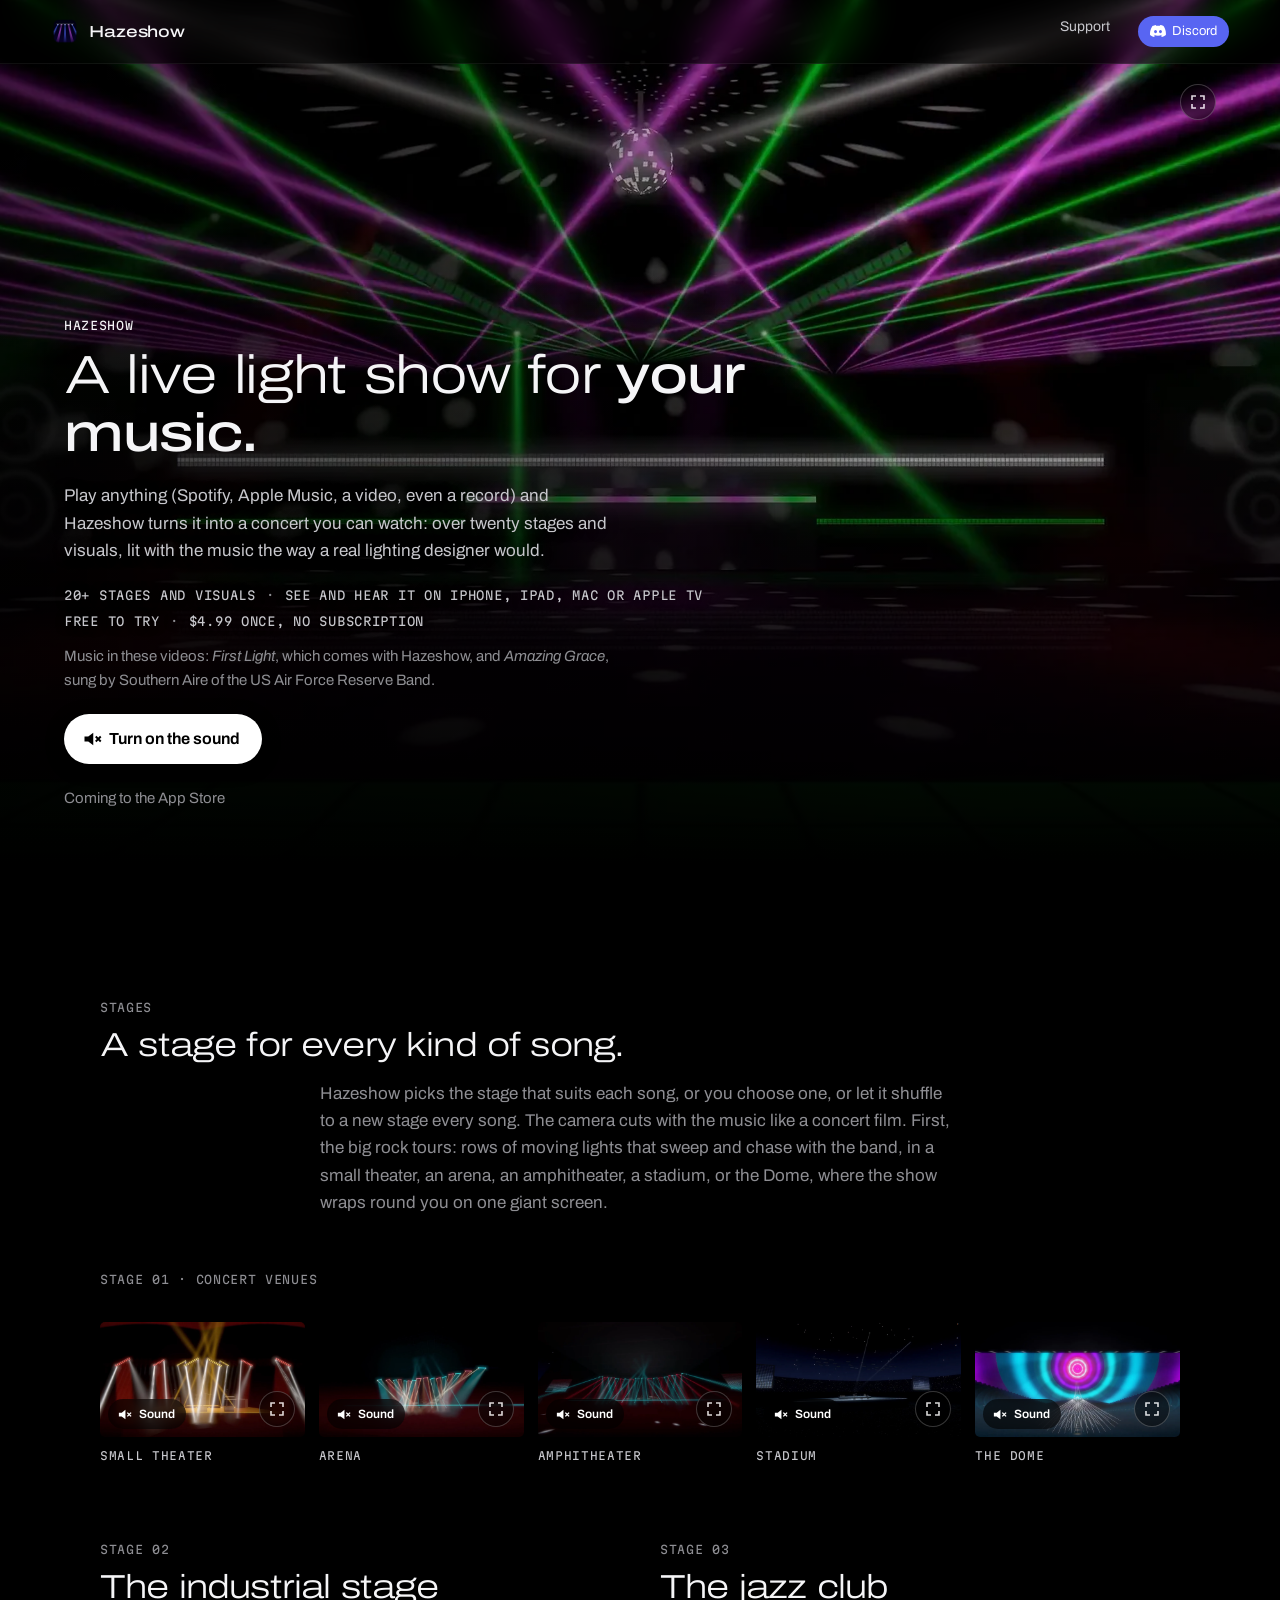
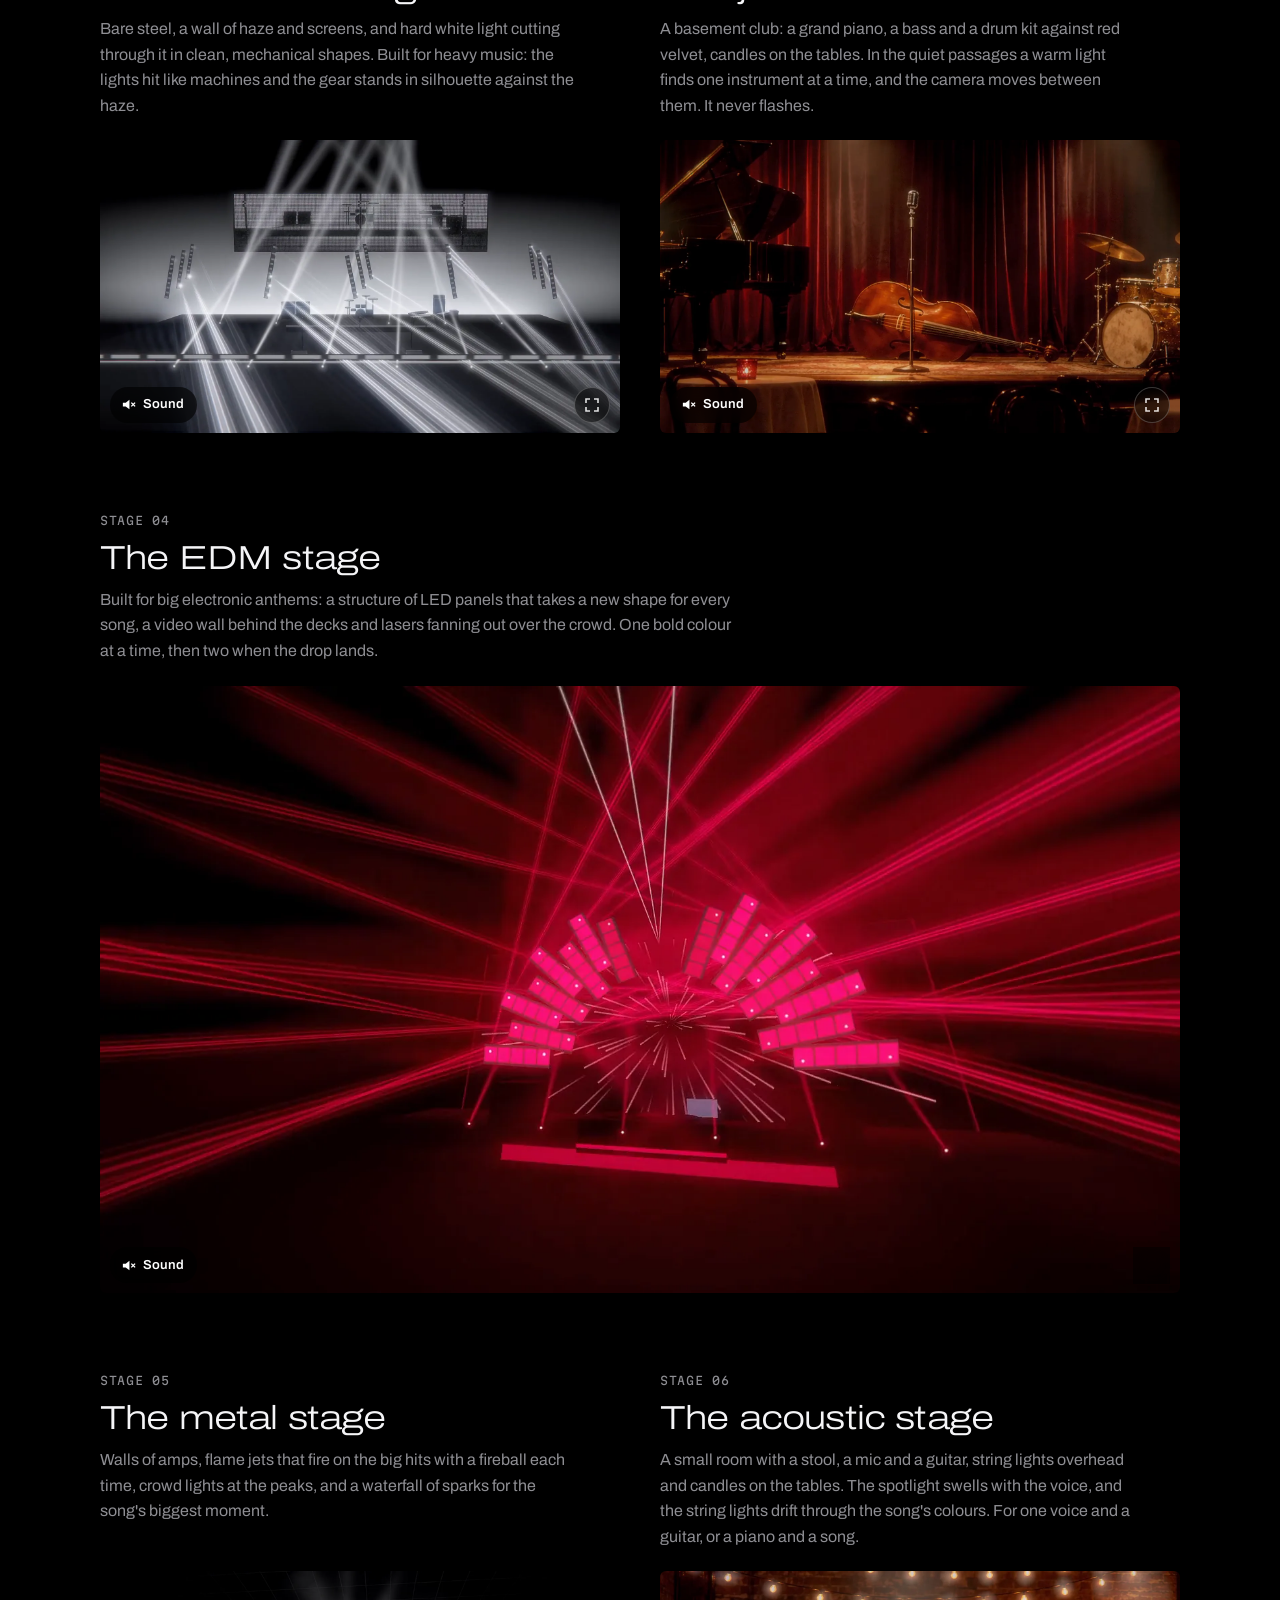
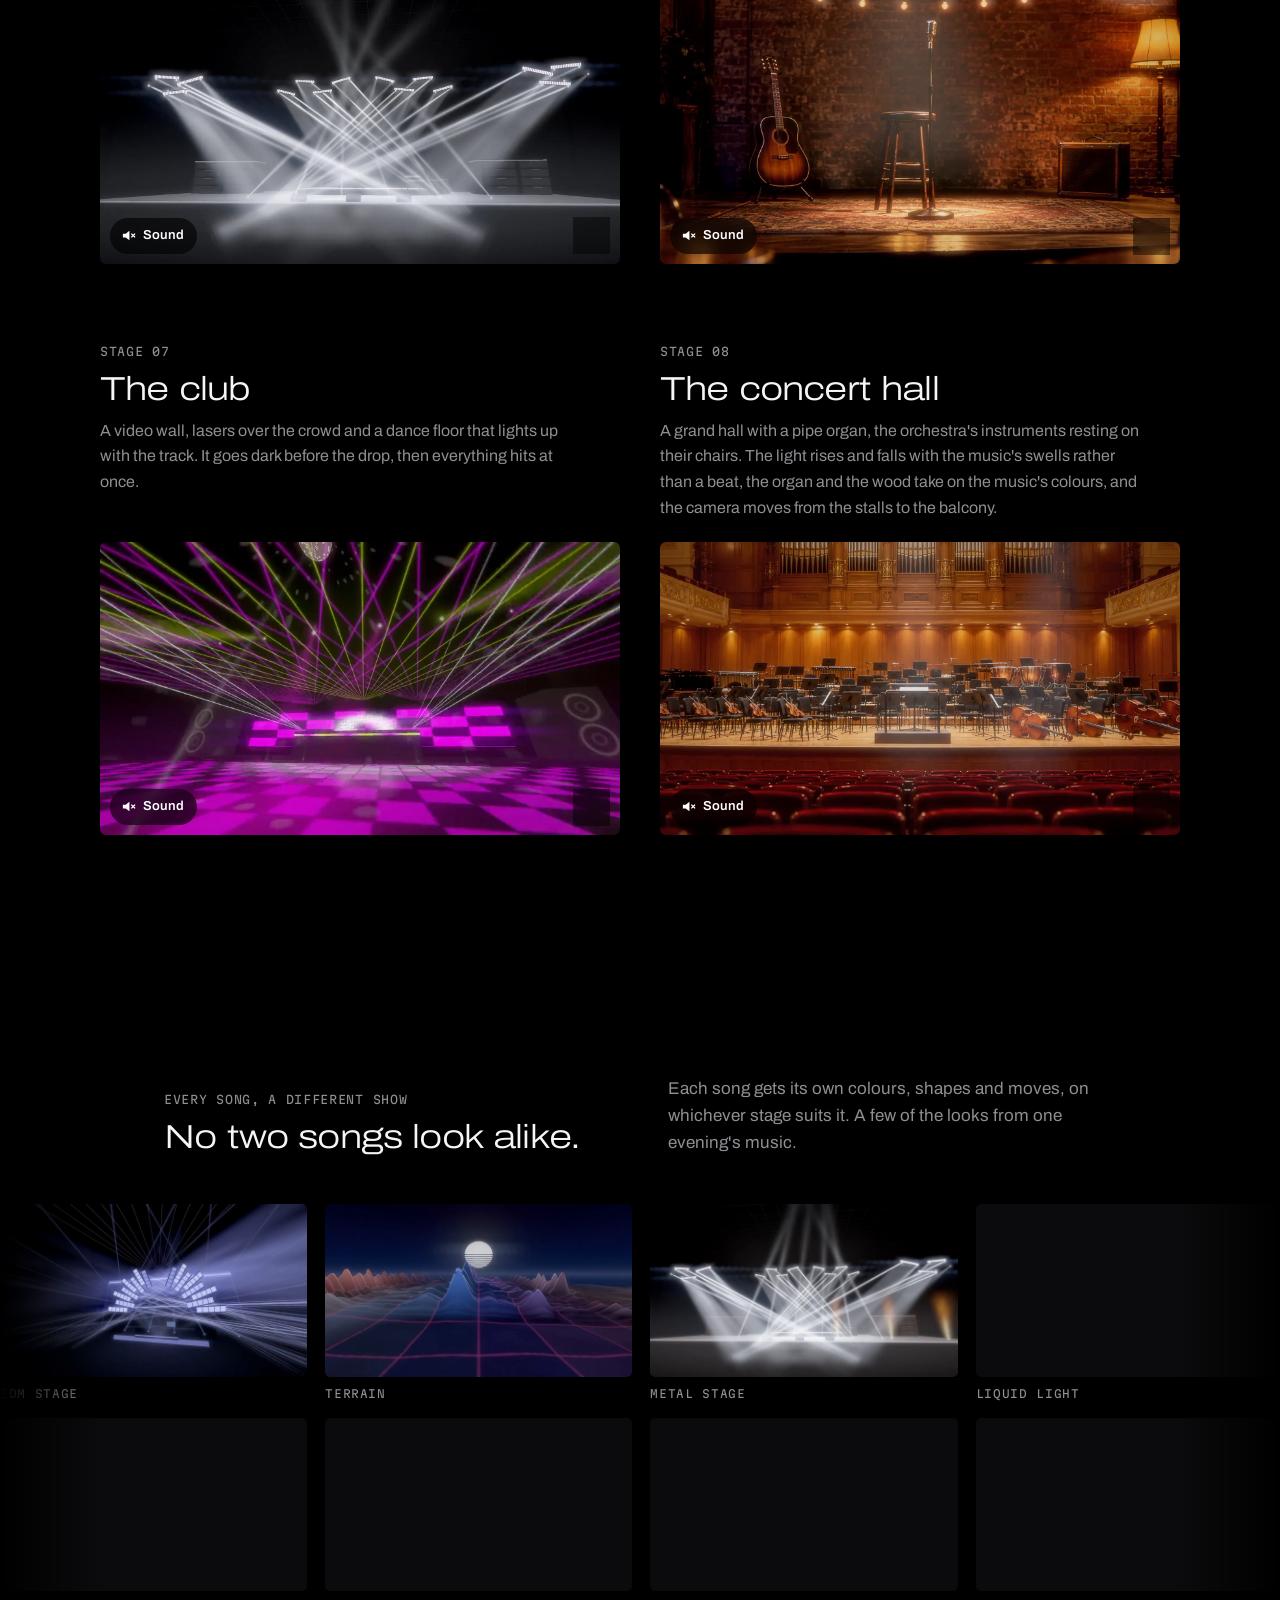
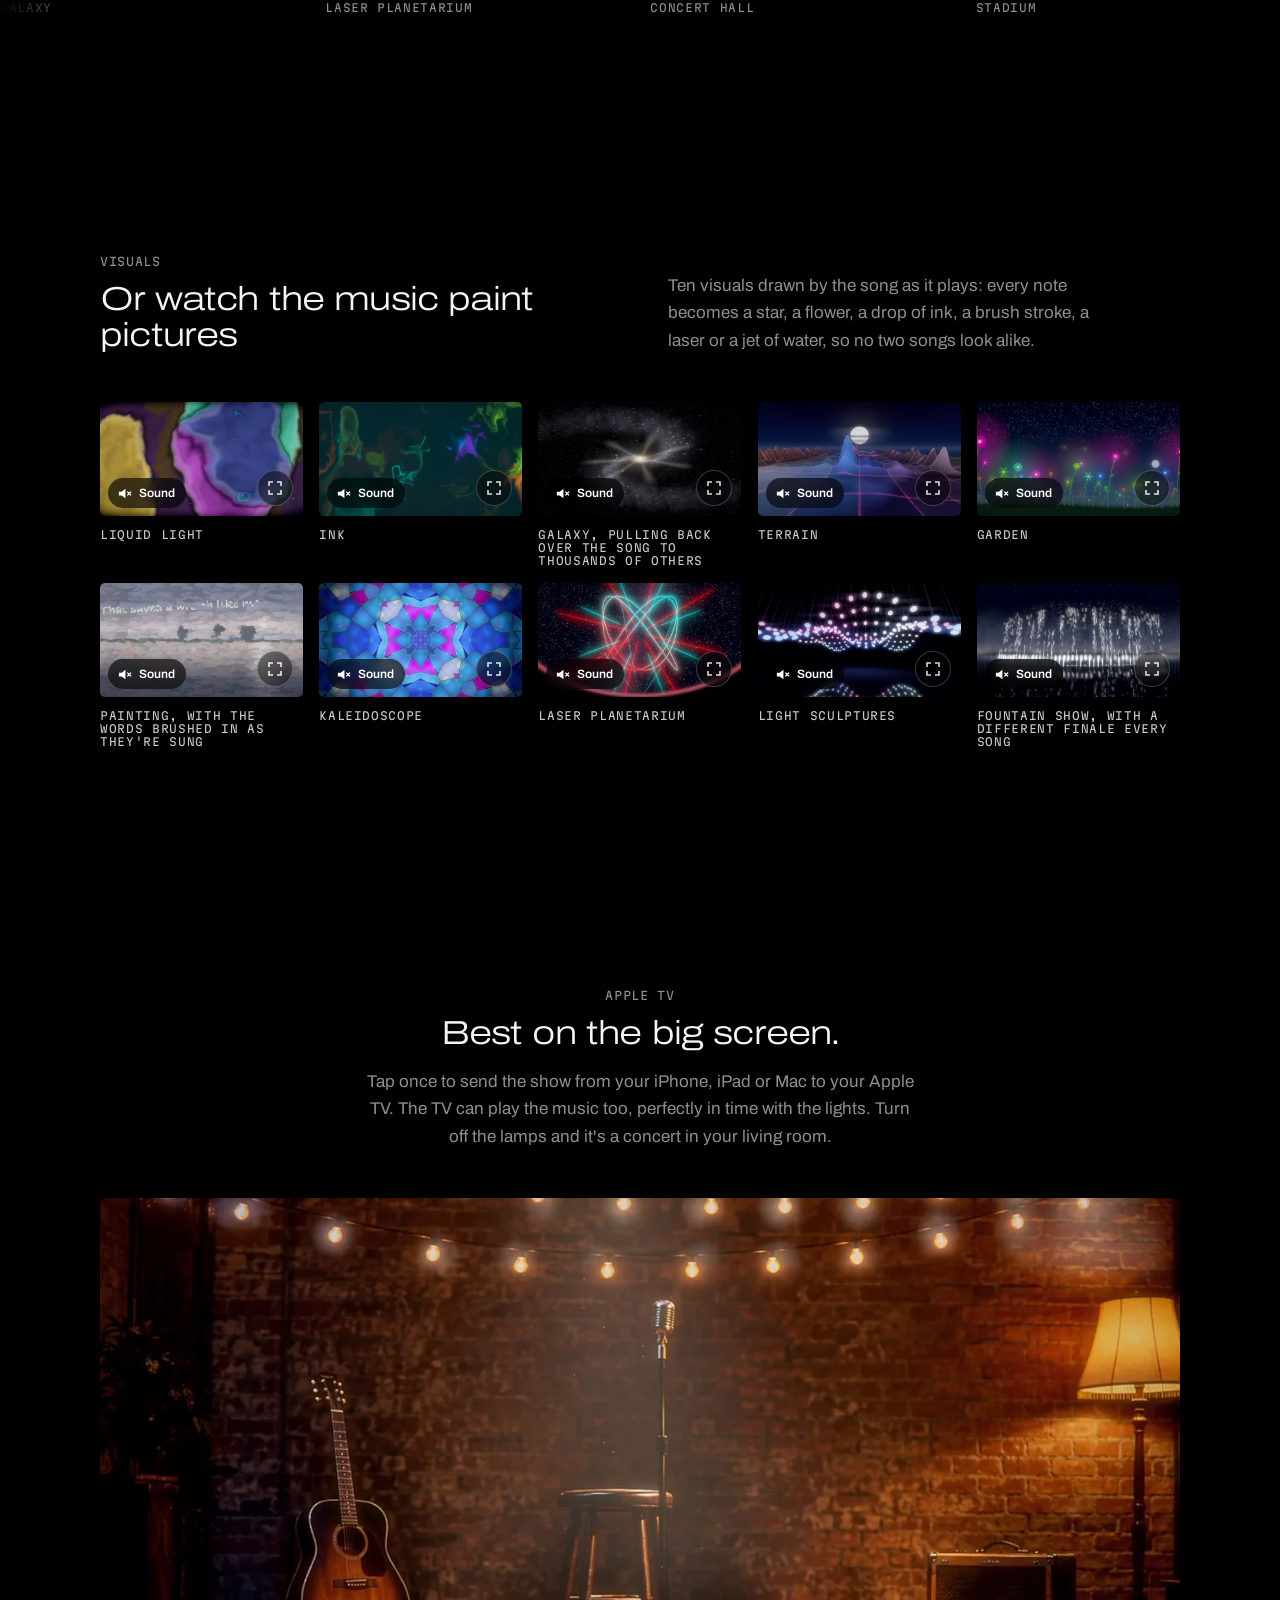
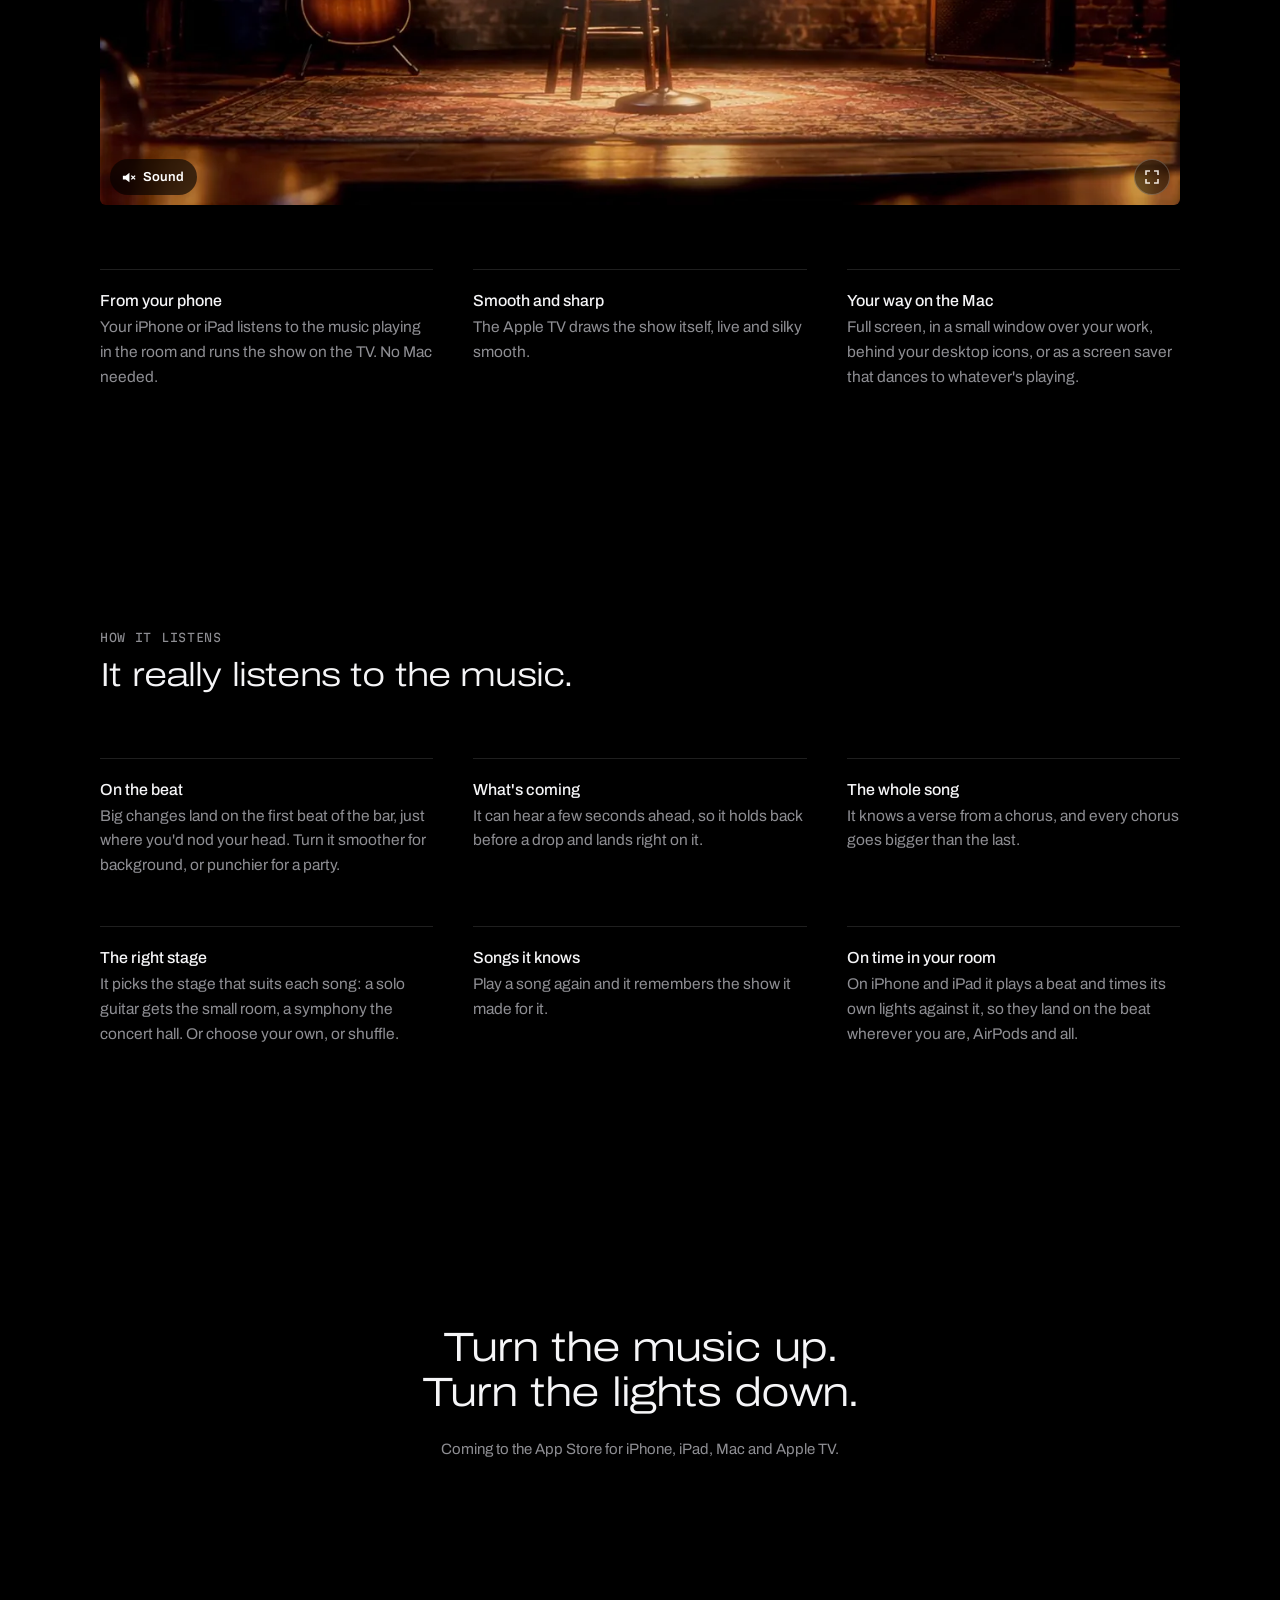
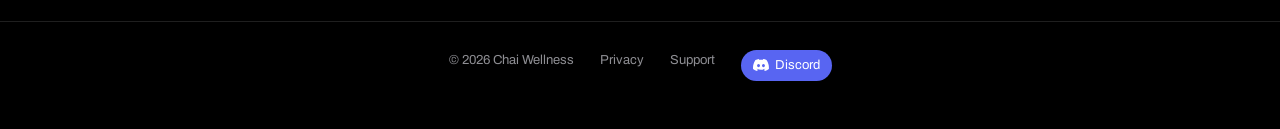
==== commit 9399f2a2: "Stages reordered: each warm room beside a loud one" ====
--- a/index.html
+++ b/index.html
@@ -77,28 +77,28 @@
   <article class="room">
     <div class="room-copy">
       <div><div class="label">Stage 03</div>
+      <h2>The jazz club</h2></div>
+      <p>A basement club: a grand piano, a bass and a drum kit against red velvet, candles on the tables. In the quiet passages a warm light finds one instrument at a time, and the camera moves between them. It never flashes.</p>
+    </div>
+    <video data-inline="jazz-long" muted loop playsinline preload="none" poster="img/poster-jazz.webp" aria-label="A grand piano, an upright bass and a drum kit on a small stage against red velvet curtains"></video>
+  </article>
+  <article class="room room-wide">
+    <div class="room-copy">
+      <div><div class="label">Stage 04</div>
+      <h2>The EDM stage</h2></div>
+      <p>Built for big electronic anthems: a structure of LED panels that takes a new shape for every song, a video wall behind the decks and lasers fanning out over the crowd. One bold colour at a time, then two when the drop lands.</p>
+    </div>
+    <video data-inline="edm-long" muted loop playsinline preload="none" poster="img/poster-edm.webp" aria-label="A festival stage: a sunburst of LED panels, a video wall and laser fans over the crowd"></video>
+  </article>
+  <article class="room">
+    <div class="room-copy">
+      <div><div class="label">Stage 05</div>
       <h2>The metal stage</h2></div>
       <p>Walls of amps, flame jets that fire on the big hits with a fireball each time, crowd lights at the peaks, and a waterfall of sparks for the song's biggest moment.</p>
     </div>
     <video data-inline="metal-long" muted loop playsinline preload="none" poster="img/poster-metal.webp" aria-label="A metal stage between walls of amps, flame jets firing along the front"></video>
   </article>
   <article class="room">
-    <div class="room-copy">
-      <div><div class="label">Stage 04</div>
-      <h2>The club</h2></div>
-      <p>A video wall, lasers over the crowd and a dance floor that lights up with the track. It goes dark before the drop, then everything hits at once.</p>
-    </div>
-    <video data-inline="club-long" muted loop playsinline preload="none" poster="img/poster-club.webp" aria-label="A club with an LED wall, lasers and an LED dance floor"></video>
-  </article>
-  <article class="room">
-    <div class="room-copy">
-      <div><div class="label">Stage 05</div>
-      <h2>The EDM stage</h2></div>
-      <p>Built for big electronic anthems: a structure of LED panels that takes a new shape for every song, a video wall behind the decks and lasers fanning out over the crowd. One bold colour at a time, then two when the drop lands.</p>
-    </div>
-    <video data-inline="edm-long" muted loop playsinline preload="none" poster="img/poster-edm.webp" aria-label="A festival stage: a sunburst of LED panels, a video wall and laser fans over the crowd"></video>
-  </article>
-  <article class="room room-wide">
     <div class="room-copy">
       <div><div class="label">Stage 06</div>
       <h2>The acoustic stage</h2></div>
@@ -109,10 +109,10 @@
   <article class="room">
     <div class="room-copy">
       <div><div class="label">Stage 07</div>
-      <h2>The jazz club</h2></div>
-      <p>A basement club: a grand piano, a bass and a drum kit against red velvet, candles on the tables. In the quiet passages a warm light finds one instrument at a time, and the camera moves between them. It never flashes.</p>
-    </div>
-    <video data-inline="jazz-long" muted loop playsinline preload="none" poster="img/poster-jazz.webp" aria-label="A grand piano, an upright bass and a drum kit on a small stage against red velvet curtains"></video>
+      <h2>The club</h2></div>
+      <p>A video wall, lasers over the crowd and a dance floor that lights up with the track. It goes dark before the drop, then everything hits at once.</p>
+    </div>
+    <video data-inline="club-long" muted loop playsinline preload="none" poster="img/poster-club.webp" aria-label="A club with an LED wall, lasers and an LED dance floor"></video>
   </article>
   <article class="room">
     <div class="room-copy">
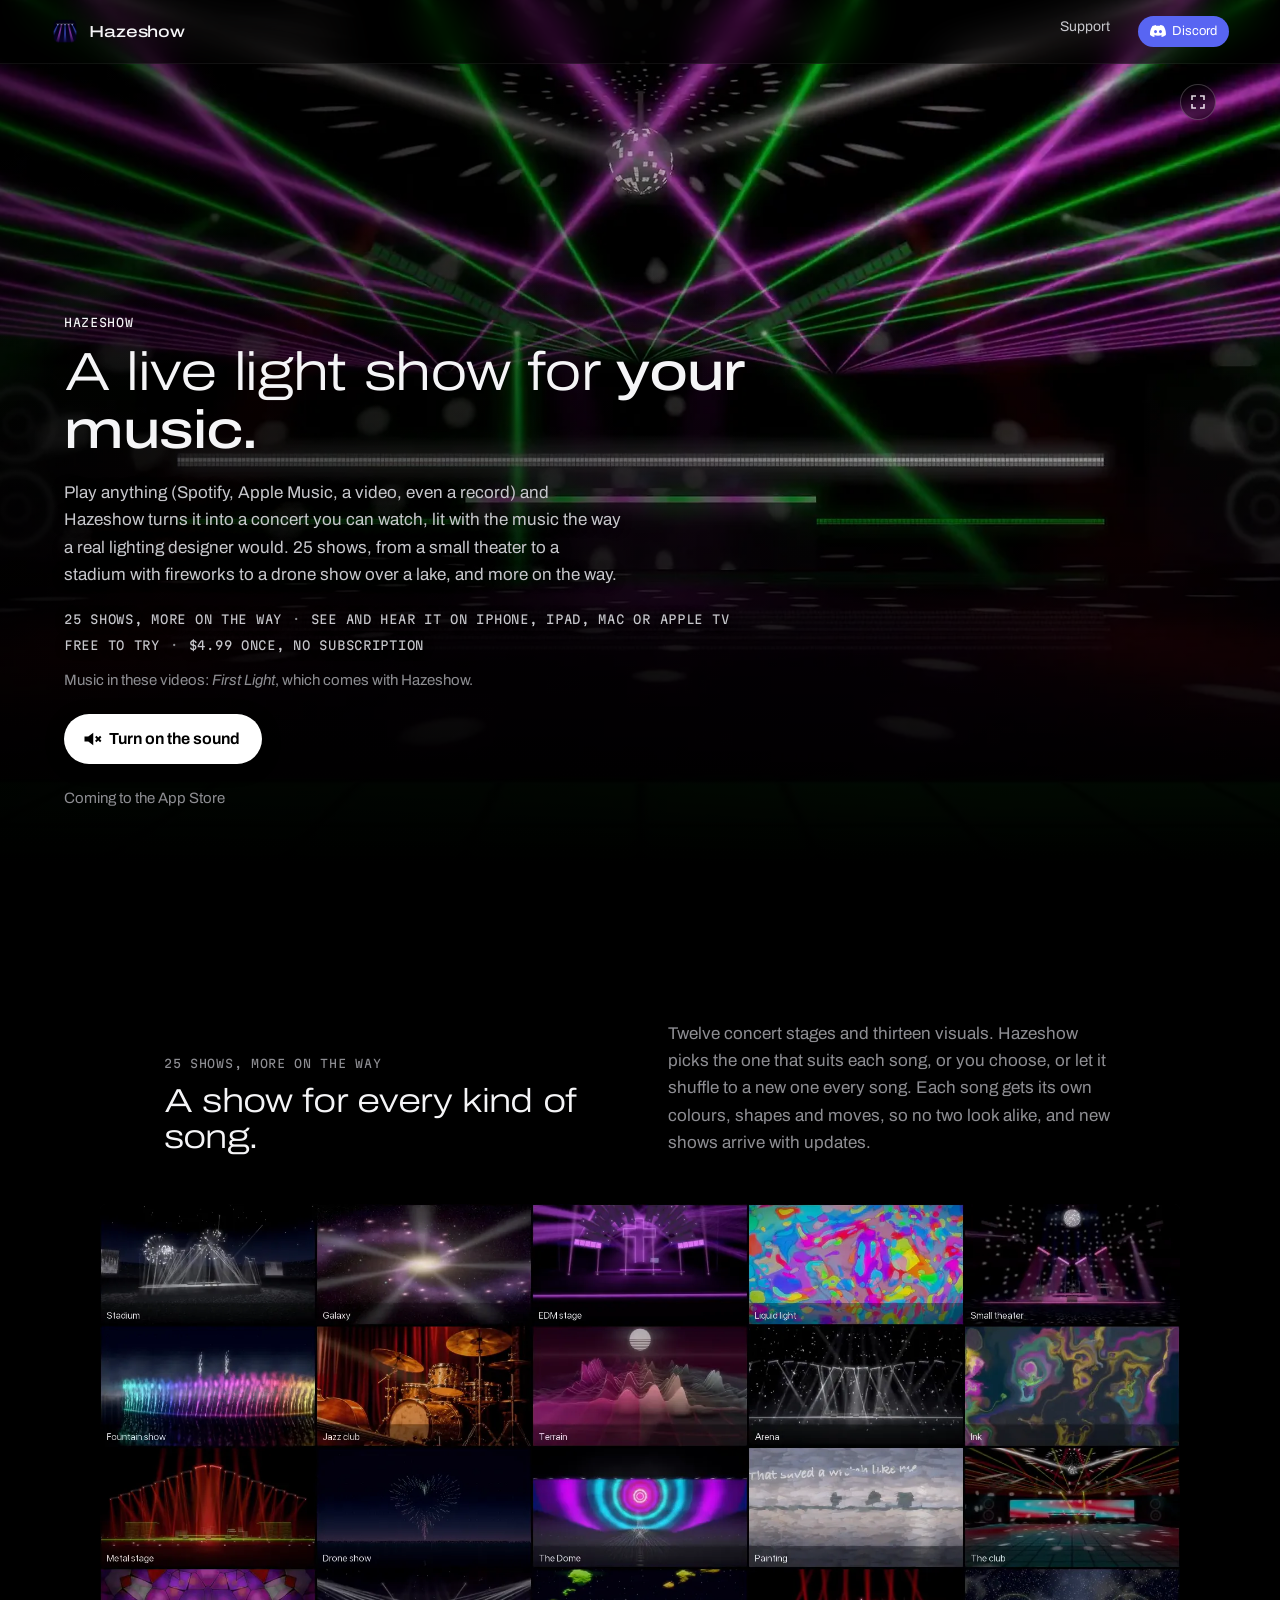
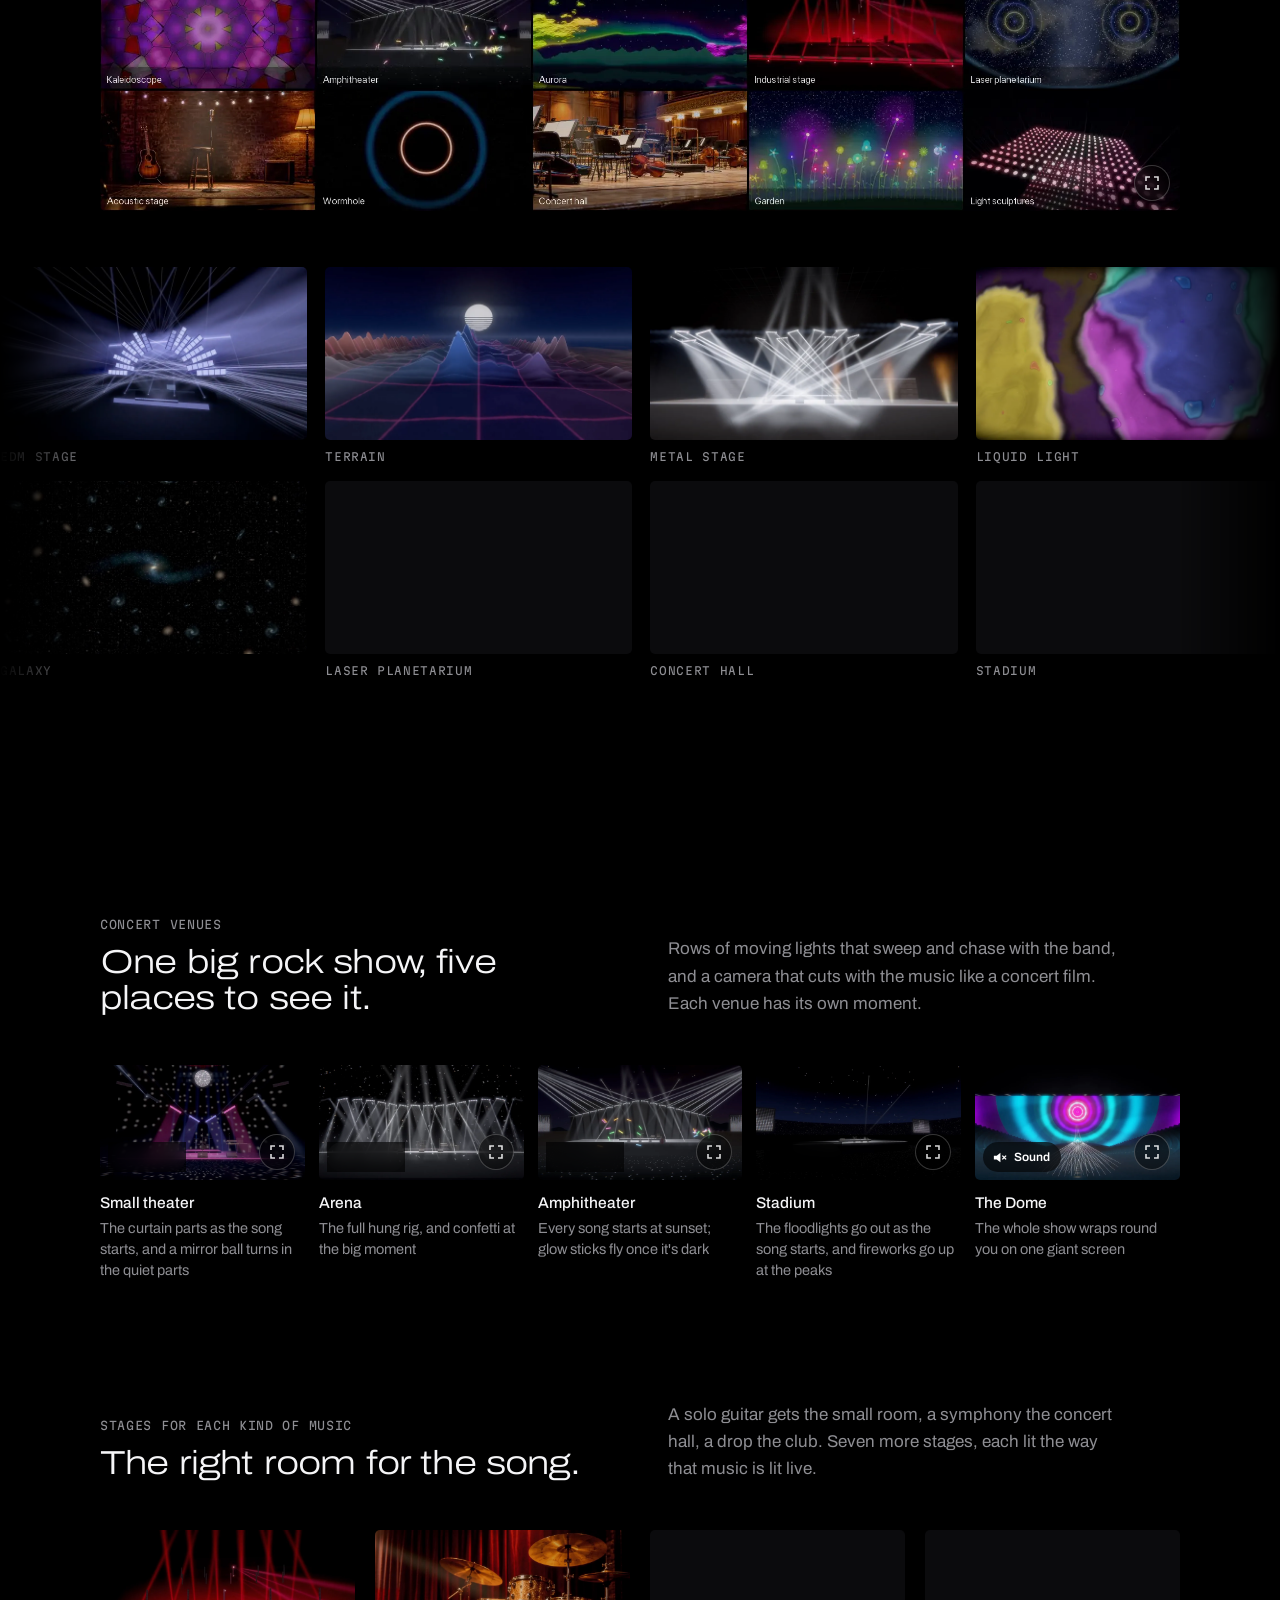
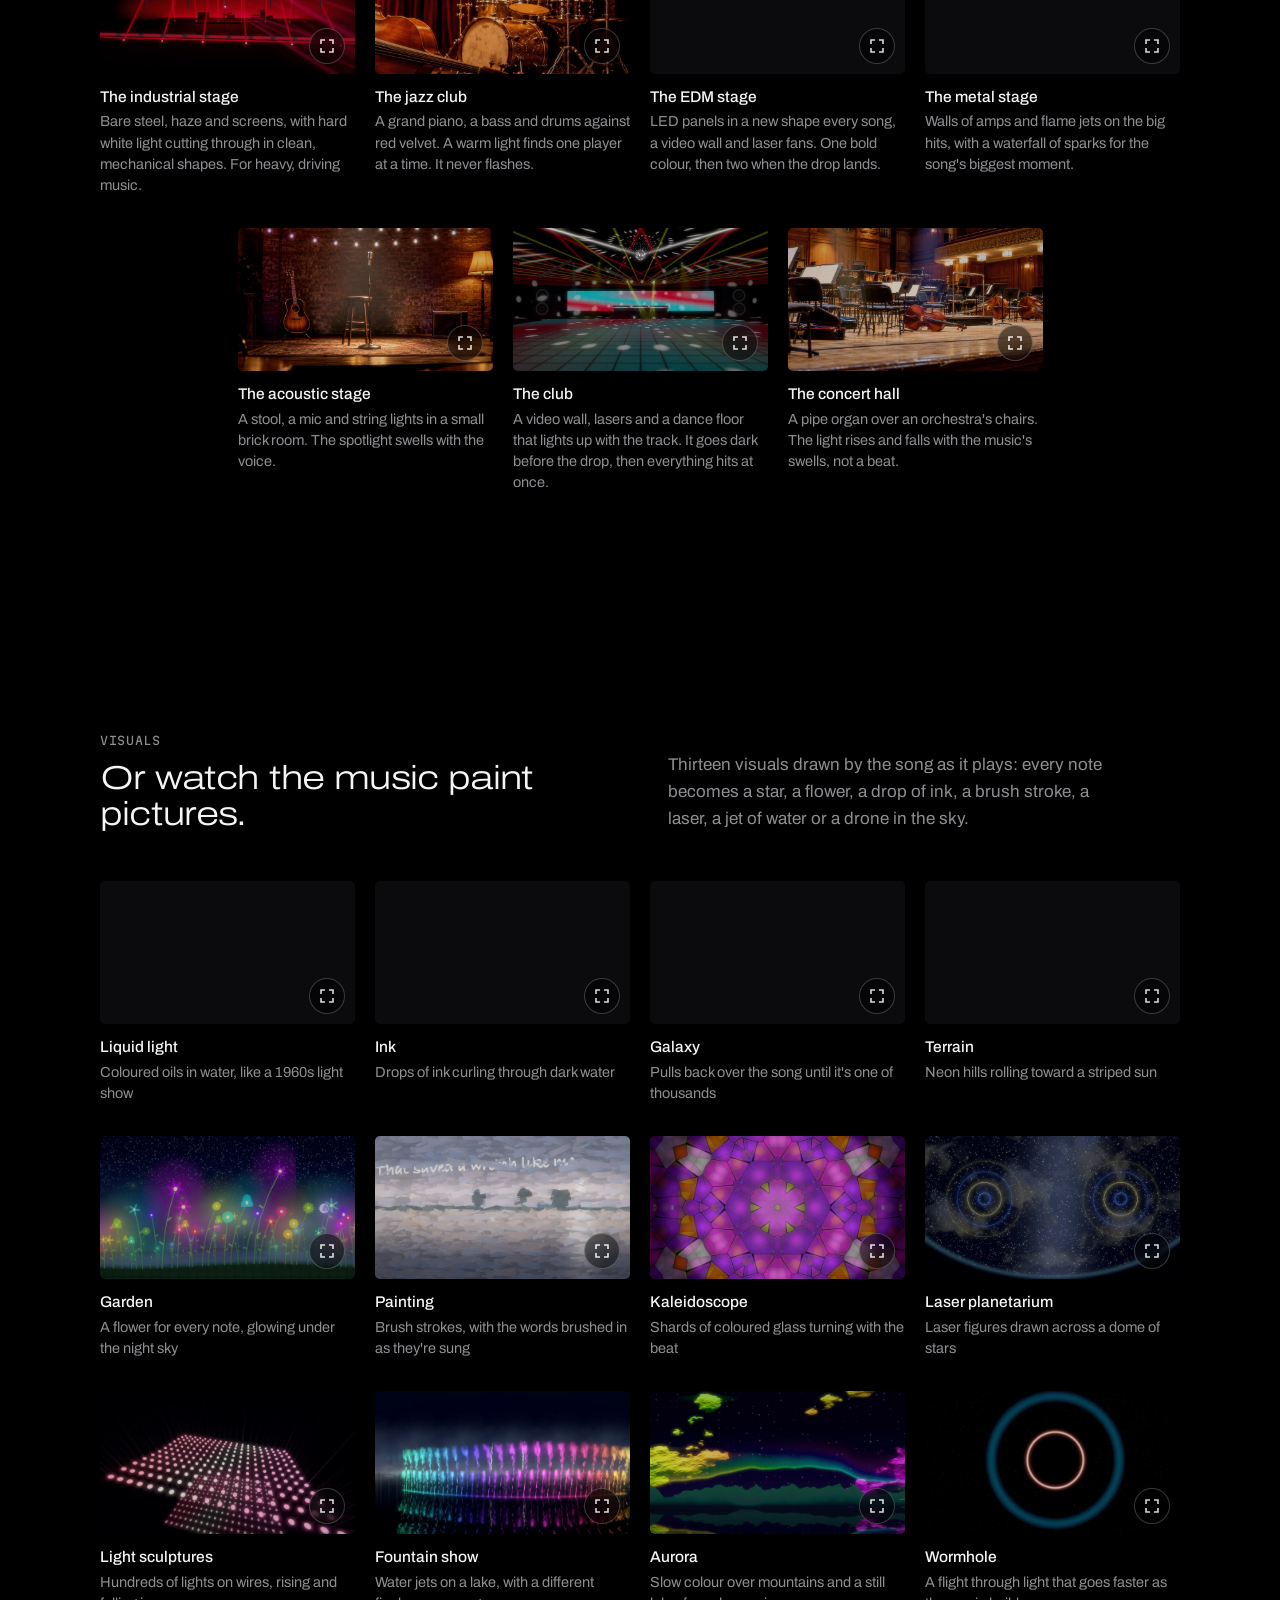
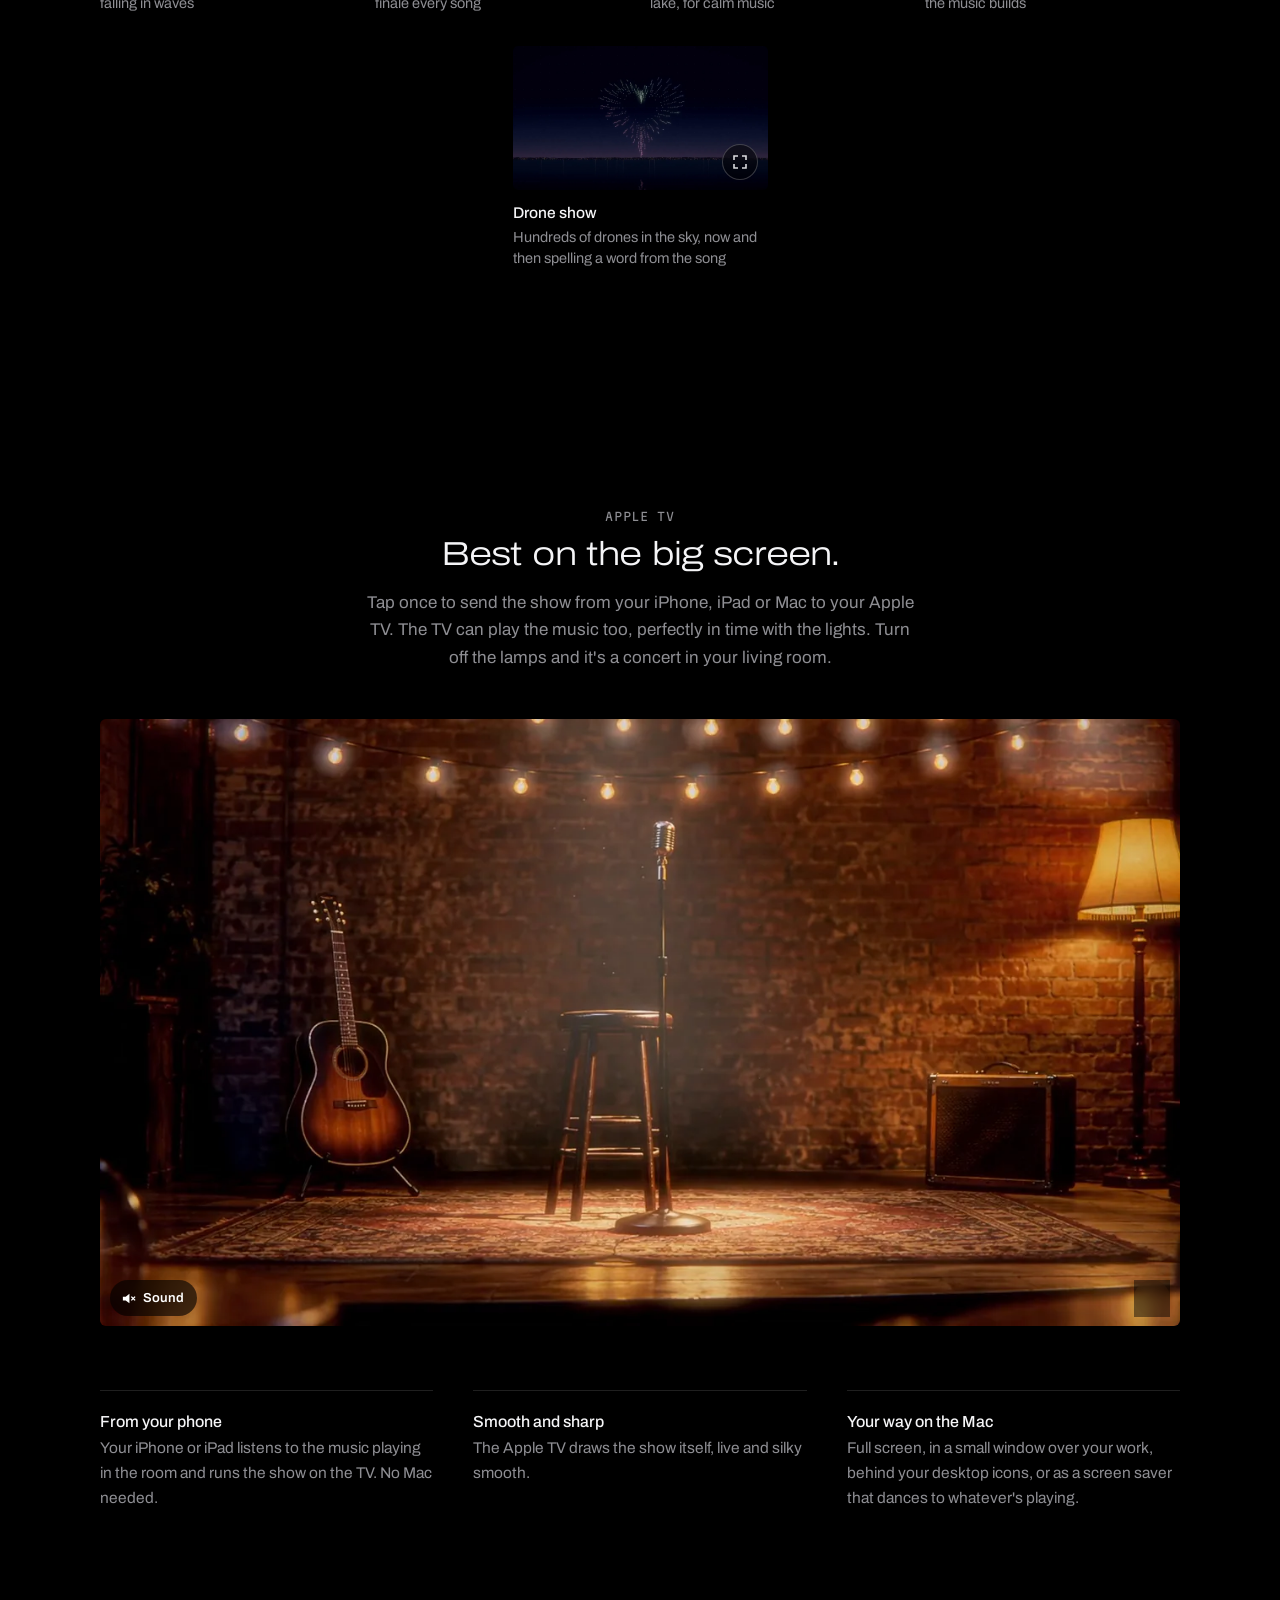
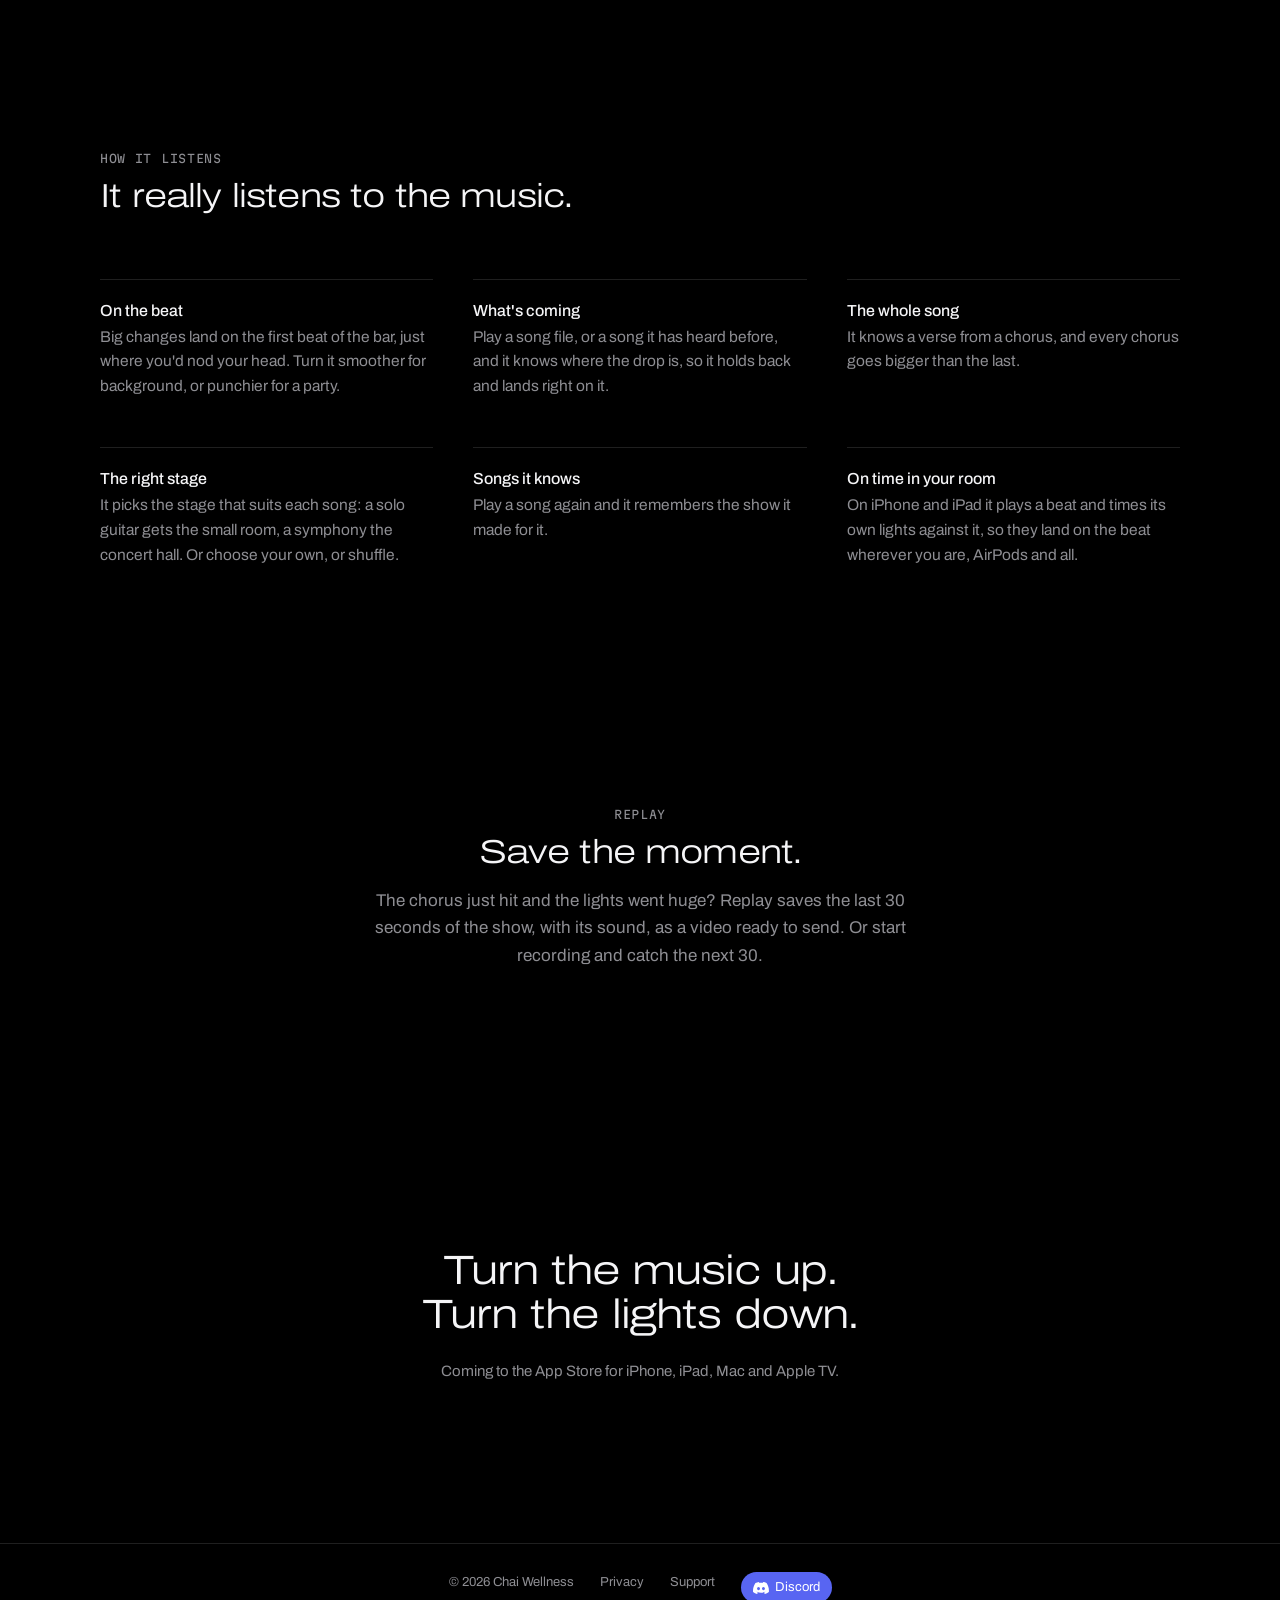
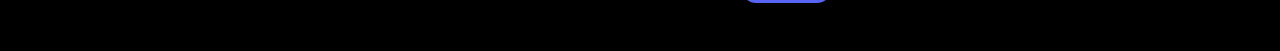
==== commit eebec1b4: "25 shows: video wall, venue moments, stills for stages and visuals" ====
--- a/index.html
+++ b/index.html
@@ -4,7 +4,7 @@
 <meta charset="utf-8">
 <meta name="viewport" content="width=device-width, initial-scale=1">
 <title>Hazeshow · A live light show for your music</title>
-<meta name="description" content="Hazeshow listens to your music and lights a stage for it, live: an arena rig for rock, a jazz club, a concert hall, a club, and paintings and galaxies that grow with the song. On your iPhone, iPad, Mac and Apple TV.">
+<meta name="description" content="Hazeshow listens to your music and lights a show for it, live: 25 shows, from a small theater to a stadium with fireworks, a jazz club, a concert hall and a club, to paintings, galaxies and drone shows that grow with the song. On your iPhone, iPad, Mac and Apple TV.">
 <meta property="og:title" content="Hazeshow">
 <meta property="og:description" content="A live light show for your music. On your iPhone, iPad, Mac and Apple TV.">
 <meta property="og:url" content="https://hazeshow.com/">
@@ -19,7 +19,7 @@
 <link rel="preconnect" href="https://fonts.googleapis.com">
 <link rel="preconnect" href="https://fonts.gstatic.com" crossorigin>
 <link href="https://fonts.googleapis.com/css2?family=Archivo:wdth,wght@100,400;100,500;125,300;125,500&family=Martian+Mono:wght@400&display=swap" rel="stylesheet">
-<link rel="stylesheet" href="style.css?v=2026102701">
+<link rel="stylesheet" href="style.css?v=2026110201">
 <style>[hidden]{display:none!important}.store-badge{display:inline-block;line-height:0;margin:11px 0}.store-badge img{height:44px;width:auto}</style>
 </head>
 <body>
@@ -38,98 +38,24 @@
   <div class="hero-copy">
     <div class="label"><i>Hazeshow</i></div>
     <h1>A live light show for <b>your music.</b></h1>
-    <p class="lede">Play anything (Spotify, Apple Music, a video, even a record) and Hazeshow turns it into a concert you can watch: over twenty stages and visuals, lit with the music the way a real lighting designer would.</p>
+    <p class="lede">Play anything (Spotify, Apple Music, a video, even a record) and Hazeshow turns it into a concert you can watch, lit with the music the way a real lighting designer would. 25 shows, from a small theater to a stadium with fireworks to a drone show over a lake, and more on the way.</p>
     <ul class="facts">
-      <li><em>20+ stages and visuals</em><span>·</span><em>See and hear it on iPhone, iPad, Mac or Apple TV</em></li>
+      <li><em>25 shows, more on the way</em><span>·</span><em>See and hear it on iPhone, iPad, Mac or Apple TV</em></li>
       <li><em>Free to try</em><span>·</span><em>$4.99 once, no subscription</em></li>
     </ul>
-    <p class="sound-note">Music in these videos: <i>First Light</i>, which comes with Hazeshow, and <i>Amazing Grace</i>, sung by Southern Aire of the US Air Force Reserve Band.</p>
+    <p class="sound-note">Music in these videos: <i>First Light</i>, which comes with Hazeshow.</p>
     <a class="store-badge" data-store-live hidden href="#" aria-label="Download Hazeshow on the App Store"><img src="img/app-store-badge-white.svg" alt="Download on the App Store" width="132" height="44"></a>
     <p class="meta" data-store-soon>Coming to the App Store</p>
   </div>
 </section>
 
-<section class="rooms-head">
-  <div class="label">Stages</div>
-  <h2>A stage for every kind of song.</h2>
-  <p>Hazeshow picks the stage that suits each song, or you choose one, or let it shuffle to a new stage every song. The camera cuts with the music like a concert film. First, the big rock tours: rows of moving lights that sweep and chase with the band, in a small theater, an arena, an amphitheater, a stadium, or the Dome, where the show wraps round you on one giant screen.</p>
-</section>
-
-<section id="rooms" class="rooms">
-  <article class="room room-wide">
-    <div class="room-copy"><div class="label">Stage 01 · Concert venues</div></div>
-    <div class="strip venues">
-      <figure><video data-inline="venue-theater" muted loop playsinline preload="none" poster="img/poster-venue-theater.webp" aria-label="A low rig of lights over a small theater stage"></video><figcaption>Small theater</figcaption></figure>
-      <figure><video data-inline="venue-arena" muted loop playsinline preload="none" poster="img/poster-venue-arena.webp" aria-label="A full rig of moving lights in an arena"></video><figcaption>Arena</figcaption></figure>
-      <figure><video data-inline="venue-amphitheater" muted loop playsinline preload="none" poster="img/poster-venue-amphitheater.webp" aria-label="A rig under a shed roof, seen from the lawn"></video><figcaption>Amphitheater</figcaption></figure>
-      <figure><video data-inline="venue-stadium" muted loop playsinline preload="none" poster="img/poster-venue-stadium.webp" aria-label="A huge, high rig far away in a stadium at night"></video><figcaption>Stadium</figcaption></figure>
-      <figure><video data-inline="venue-dome" muted loop playsinline preload="none" poster="img/poster-venue-dome.webp" aria-label="Inside a dome whose whole inner wall is a screen of bright psychedelic colour, the stage small at its foot"></video><figcaption>The Dome</figcaption></figure>
-    </div>
-  </article>
-  <article class="room">
-    <div class="room-copy">
-      <div><div class="label">Stage 02</div>
-      <h2>The industrial stage</h2></div>
-      <p>Bare steel, a wall of haze and screens, and hard white light cutting through it in clean, mechanical shapes. Built for heavy music: the lights hit like machines and the gear stands in silhouette against the haze.</p>
-    </div>
-    <video data-inline="industrial-long" muted loop playsinline preload="none" poster="img/poster-industrial.webp" aria-label="An industrial stage of steel trusses and screens, hard beams cutting through haze"></video>
-  </article>
-  <article class="room">
-    <div class="room-copy">
-      <div><div class="label">Stage 03</div>
-      <h2>The jazz club</h2></div>
-      <p>A basement club: a grand piano, a bass and a drum kit against red velvet, candles on the tables. In the quiet passages a warm light finds one instrument at a time, and the camera moves between them. It never flashes.</p>
-    </div>
-    <video data-inline="jazz-long" muted loop playsinline preload="none" poster="img/poster-jazz.webp" aria-label="A grand piano, an upright bass and a drum kit on a small stage against red velvet curtains"></video>
-  </article>
-  <article class="room room-wide">
-    <div class="room-copy">
-      <div><div class="label">Stage 04</div>
-      <h2>The EDM stage</h2></div>
-      <p>Built for big electronic anthems: a structure of LED panels that takes a new shape for every song, a video wall behind the decks and lasers fanning out over the crowd. One bold colour at a time, then two when the drop lands.</p>
-    </div>
-    <video data-inline="edm-long" muted loop playsinline preload="none" poster="img/poster-edm.webp" aria-label="A festival stage: a sunburst of LED panels, a video wall and laser fans over the crowd"></video>
-  </article>
-  <article class="room">
-    <div class="room-copy">
-      <div><div class="label">Stage 05</div>
-      <h2>The metal stage</h2></div>
-      <p>Walls of amps, flame jets that fire on the big hits with a fireball each time, crowd lights at the peaks, and a waterfall of sparks for the song's biggest moment.</p>
-    </div>
-    <video data-inline="metal-long" muted loop playsinline preload="none" poster="img/poster-metal.webp" aria-label="A metal stage between walls of amps, flame jets firing along the front"></video>
-  </article>
-  <article class="room">
-    <div class="room-copy">
-      <div><div class="label">Stage 06</div>
-      <h2>The acoustic stage</h2></div>
-      <p>A small room with a stool, a mic and a guitar, string lights overhead and candles on the tables. The spotlight swells with the voice, and the string lights drift through the song's colours. For one voice and a guitar, or a piano and a song.</p>
-    </div>
-    <video data-inline="acoustic-long" muted loop playsinline preload="none" poster="img/poster-acoustic.webp" aria-label="A small stage with a stool, a microphone and a guitar under string lights against a brick wall"></video>
-  </article>
-  <article class="room">
-    <div class="room-copy">
-      <div><div class="label">Stage 07</div>
-      <h2>The club</h2></div>
-      <p>A video wall, lasers over the crowd and a dance floor that lights up with the track. It goes dark before the drop, then everything hits at once.</p>
-    </div>
-    <video data-inline="club-long" muted loop playsinline preload="none" poster="img/poster-club.webp" aria-label="A club with an LED wall, lasers and an LED dance floor"></video>
-  </article>
-  <article class="room">
-    <div class="room-copy">
-      <div><div class="label">Stage 08</div>
-      <h2>The concert hall</h2></div>
-      <p>A grand hall with a pipe organ, the orchestra's instruments resting on their chairs. The light rises and falls with the music's swells rather than a beat, the organ and the wood take on the music's colours, and the camera moves from the stalls to the balcony.</p>
-    </div>
-    <video data-inline="hall-long" muted loop playsinline preload="none" poster="img/poster-hall.webp" aria-label="A concert hall stage set for a full orchestra under a pipe organ"></video>
-  </article>
-</section>
-
-<section id="looks" class="montage" aria-label="Looks from every stage">
-  <div class="modes-head">
-    <div><div class="label">Every song, a different show</div>
-    <h2>No two songs look alike.</h2></div>
-    <p>Each song gets its own colours, shapes and moves, on whichever stage suits it. A few of the looks from one evening's music.</p>
-  </div>
+<section id="looks" class="montage" aria-label="All 25 shows">
+  <div class="modes-head">
+    <div><div class="label">25 shows, more on the way</div>
+    <h2>A show for every kind of song.</h2></div>
+    <p>Twelve concert stages and thirteen visuals. Hazeshow picks the one that suits each song, or you choose, or let it shuffle to a new one every song. Each song gets its own colours, shapes and moves, so no two look alike, and new shows arrive with updates.</p>
+  </div>
+  <figure class="wall"><video data-inline="wall" muted loop playsinline preload="none" poster="img/poster-wall.webp" aria-label="All 25 shows playing at once, each in its own tile with its name"></video></figure>
   <div class="reels">
     <div class="reel">
       <figure><img src="img/montage/edm30.webp" alt="EDM stage: one of its looks" width="1280" height="720" decoding="async"><figcaption>EDM stage</figcaption></figure>
@@ -137,24 +63,28 @@
       <figure><img src="img/montage/metal55.webp" alt="Metal stage: one of its looks" width="1280" height="720" decoding="async"><figcaption>Metal stage</figcaption></figure>
       <figure><img src="img/montage/liquid50.webp" alt="Liquid light: one of its looks" width="1280" height="720" decoding="async"><figcaption>Liquid light</figcaption></figure>
       <figure><img src="img/montage/dome50.webp" alt="The Dome: one of its looks" width="1280" height="720" decoding="async"><figcaption>The Dome</figcaption></figure>
+      <figure><img src="img/montage/aurora.webp" alt="Aurora: one of its looks" width="1280" height="720" decoding="async"><figcaption>Aurora</figcaption></figure>
       <figure><img src="img/montage/club60.webp" alt="The club: one of its looks" width="1280" height="720" decoding="async"><figcaption>The club</figcaption></figure>
       <figure><img src="img/montage/ink70.webp" alt="Ink: one of its looks" width="1280" height="720" decoding="async"><figcaption>Ink</figcaption></figure>
       <figure><img src="img/montage/arena40.webp" alt="Arena: one of its looks" width="1280" height="720" decoding="async"><figcaption>Arena</figcaption></figure>
       <figure><img src="img/montage/kaleidoscope50.webp" alt="Kaleidoscope: one of its looks" width="1280" height="720" decoding="async"><figcaption>Kaleidoscope</figcaption></figure>
       <figure><img src="img/montage/acoustic60.webp" alt="Acoustic stage: one of its looks" width="1280" height="720" decoding="async"><figcaption>Acoustic stage</figcaption></figure>
       <figure><img src="img/montage/fountains60.webp" alt="Fountain show: one of its looks" width="1280" height="720" decoding="async"><figcaption>Fountain show</figcaption></figure>
+      <figure><img src="img/montage/wormhole.webp" alt="Wormhole: one of its looks" width="1280" height="720" decoding="async"><figcaption>Wormhole</figcaption></figure>
       <figure><img src="img/montage/jazz30.webp" alt="Jazz club: one of its looks" width="1280" height="720" decoding="async"><figcaption>Jazz club</figcaption></figure>
       <figure aria-hidden="true"><img src="img/montage/edm30.webp" alt="" width="1280" height="720" decoding="async"><figcaption>EDM stage</figcaption></figure>
       <figure aria-hidden="true"><img src="img/montage/terrain60.webp" alt="" width="1280" height="720" decoding="async"><figcaption>Terrain</figcaption></figure>
       <figure aria-hidden="true"><img src="img/montage/metal55.webp" alt="" width="1280" height="720" decoding="async"><figcaption>Metal stage</figcaption></figure>
       <figure aria-hidden="true"><img src="img/montage/liquid50.webp" alt="" width="1280" height="720" decoding="async"><figcaption>Liquid light</figcaption></figure>
       <figure aria-hidden="true"><img src="img/montage/dome50.webp" alt="" width="1280" height="720" decoding="async"><figcaption>The Dome</figcaption></figure>
+      <figure aria-hidden="true"><img src="img/montage/aurora.webp" alt="" width="1280" height="720" decoding="async"><figcaption>Aurora</figcaption></figure>
       <figure aria-hidden="true"><img src="img/montage/club60.webp" alt="" width="1280" height="720" decoding="async"><figcaption>The club</figcaption></figure>
       <figure aria-hidden="true"><img src="img/montage/ink70.webp" alt="" width="1280" height="720" decoding="async"><figcaption>Ink</figcaption></figure>
       <figure aria-hidden="true"><img src="img/montage/arena40.webp" alt="" width="1280" height="720" decoding="async"><figcaption>Arena</figcaption></figure>
       <figure aria-hidden="true"><img src="img/montage/kaleidoscope50.webp" alt="" width="1280" height="720" decoding="async"><figcaption>Kaleidoscope</figcaption></figure>
       <figure aria-hidden="true"><img src="img/montage/acoustic60.webp" alt="" width="1280" height="720" decoding="async"><figcaption>Acoustic stage</figcaption></figure>
       <figure aria-hidden="true"><img src="img/montage/fountains60.webp" alt="" width="1280" height="720" decoding="async"><figcaption>Fountain show</figcaption></figure>
+      <figure aria-hidden="true"><img src="img/montage/wormhole.webp" alt="" width="1280" height="720" decoding="async"><figcaption>Wormhole</figcaption></figure>
       <figure aria-hidden="true"><img src="img/montage/jazz30.webp" alt="" width="1280" height="720" decoding="async"><figcaption>Jazz club</figcaption></figure>
     </div>
     <div class="reel back">
@@ -162,47 +92,82 @@
       <figure><img src="img/montage/planetarium60.webp" alt="Laser planetarium: one of its looks" width="1280" height="720" decoding="async"><figcaption>Laser planetarium</figcaption></figure>
       <figure><img src="img/montage/hall35.webp" alt="Concert hall: one of its looks" width="1280" height="720" decoding="async"><figcaption>Concert hall</figcaption></figure>
       <figure><img src="img/montage/stadium60.webp" alt="Stadium: one of its looks" width="1280" height="720" decoding="async"><figcaption>Stadium</figcaption></figure>
+      <figure><img src="img/montage/drones.webp" alt="Drone show: one of its looks" width="1280" height="720" decoding="async"><figcaption>Drone show</figcaption></figure>
       <figure><img src="img/montage/theater50.webp" alt="Small theater: one of its looks" width="1280" height="720" decoding="async"><figcaption>Small theater</figcaption></figure>
-      <figure><img src="img/montage/industrial50.webp" alt="Industrial: one of its looks" width="1280" height="720" decoding="async"><figcaption>Industrial</figcaption></figure>
+      <figure><img src="img/montage/industrial50.webp" alt="Industrial stage: one of its looks" width="1280" height="720" decoding="async"><figcaption>Industrial stage</figcaption></figure>
       <figure><img src="img/montage/garden70.webp" alt="Garden: one of its looks" width="1280" height="720" decoding="async"><figcaption>Garden</figcaption></figure>
       <figure><img src="img/montage/sculptures50.webp" alt="Light sculptures: one of its looks" width="1280" height="720" decoding="async"><figcaption>Light sculptures</figcaption></figure>
       <figure><img src="img/montage/painting80.webp" alt="Painting: one of its looks" width="1280" height="720" decoding="async"><figcaption>Painting</figcaption></figure>
       <figure><img src="img/montage/amphitheater60.webp" alt="Amphitheater: one of its looks" width="1280" height="720" decoding="async"><figcaption>Amphitheater</figcaption></figure>
       <figure><img src="img/montage/jazz80.webp" alt="Jazz club: one of its looks" width="1280" height="720" decoding="async"><figcaption>Jazz club</figcaption></figure>
-      <figure><img src="img/montage/hall85.webp" alt="Concert hall: one of its looks" width="1280" height="720" decoding="async"><figcaption>Concert hall</figcaption></figure>
       <figure aria-hidden="true"><img src="img/montage/galaxy80.webp" alt="" width="1280" height="720" decoding="async"><figcaption>Galaxy</figcaption></figure>
       <figure aria-hidden="true"><img src="img/montage/planetarium60.webp" alt="" width="1280" height="720" decoding="async"><figcaption>Laser planetarium</figcaption></figure>
       <figure aria-hidden="true"><img src="img/montage/hall35.webp" alt="" width="1280" height="720" decoding="async"><figcaption>Concert hall</figcaption></figure>
       <figure aria-hidden="true"><img src="img/montage/stadium60.webp" alt="" width="1280" height="720" decoding="async"><figcaption>Stadium</figcaption></figure>
+      <figure aria-hidden="true"><img src="img/montage/drones.webp" alt="" width="1280" height="720" decoding="async"><figcaption>Drone show</figcaption></figure>
       <figure aria-hidden="true"><img src="img/montage/theater50.webp" alt="" width="1280" height="720" decoding="async"><figcaption>Small theater</figcaption></figure>
-      <figure aria-hidden="true"><img src="img/montage/industrial50.webp" alt="" width="1280" height="720" decoding="async"><figcaption>Industrial</figcaption></figure>
+      <figure aria-hidden="true"><img src="img/montage/industrial50.webp" alt="" width="1280" height="720" decoding="async"><figcaption>Industrial stage</figcaption></figure>
       <figure aria-hidden="true"><img src="img/montage/garden70.webp" alt="" width="1280" height="720" decoding="async"><figcaption>Garden</figcaption></figure>
       <figure aria-hidden="true"><img src="img/montage/sculptures50.webp" alt="" width="1280" height="720" decoding="async"><figcaption>Light sculptures</figcaption></figure>
       <figure aria-hidden="true"><img src="img/montage/painting80.webp" alt="" width="1280" height="720" decoding="async"><figcaption>Painting</figcaption></figure>
       <figure aria-hidden="true"><img src="img/montage/amphitheater60.webp" alt="" width="1280" height="720" decoding="async"><figcaption>Amphitheater</figcaption></figure>
       <figure aria-hidden="true"><img src="img/montage/jazz80.webp" alt="" width="1280" height="720" decoding="async"><figcaption>Jazz club</figcaption></figure>
-      <figure aria-hidden="true"><img src="img/montage/hall85.webp" alt="" width="1280" height="720" decoding="async"><figcaption>Concert hall</figcaption></figure>
     </div>
   </div>
 </section>
 
+<section id="rooms" class="venues-section">
+  <div class="modes-head">
+    <div><div class="label">Concert venues</div>
+    <h2>One big rock show, five places to see it.</h2></div>
+    <p>Rows of moving lights that sweep and chase with the band, and a camera that cuts with the music like a concert film. Each venue has its own moment.</p>
+  </div>
+  <div class="strip venues">
+    <figure><video data-inline="venue-theater" muted loop playsinline preload="none" poster="img/poster-venue-theater.webp" aria-label="A small theater: red velvet curtains drawn back from a low rig, a mirror ball scattering flecks of light"></video><figcaption><b>Small theater</b>The curtain parts as the song starts, and a mirror ball turns in the quiet parts</figcaption></figure>
+    <figure><video data-inline="venue-arena" muted loop playsinline preload="none" poster="img/poster-venue-arena.webp" aria-label="An arena rig of moving lights, confetti drifting down over the floor"></video><figcaption><b>Arena</b>The full hung rig, and confetti at the big moment</figcaption></figure>
+    <figure><video data-inline="venue-amphitheater" muted loop playsinline preload="none" poster="img/poster-venue-amphitheater.webp" aria-label="An open-air stage seen from the lawn at night, glow sticks thrown up over the crowd"></video><figcaption><b>Amphitheater</b>Every song starts at sunset; glow sticks fly once it's dark</figcaption></figure>
+    <figure><video data-inline="venue-stadium" muted loop playsinline preload="none" poster="img/poster-venue-stadium.webp" aria-label="A stadium at night, fireworks bursting over the far stand behind a huge rig"></video><figcaption><b>Stadium</b>The floodlights go out as the song starts, and fireworks go up at the peaks</figcaption></figure>
+    <figure><video data-inline="venue-dome" muted loop playsinline preload="none" poster="img/poster-venue-dome.webp" aria-label="Inside a dome whose whole inner wall is a screen of bright colour, the stage small at its foot"></video><figcaption><b>The Dome</b>The whole show wraps round you on one giant screen</figcaption></figure>
+  </div>
+</section>
+
+<section class="stages">
+  <div class="modes-head">
+    <div><div class="label">Stages for each kind of music</div>
+    <h2>The right room for the song.</h2></div>
+    <p>A solo guitar gets the small room, a symphony the concert hall, a drop the club. Seven more stages, each lit the way that music is lit live.</p>
+  </div>
+  <div class="strip cards">
+    <figure><img src="img/poster-industrial.webp" alt="An industrial stage of steel trusses and screens, hard beams cutting through haze" width="1600" height="900" loading="lazy" decoding="async"><figcaption><b>The industrial stage</b>Bare steel, haze and screens, with hard white light cutting through in clean, mechanical shapes. For heavy, driving music.</figcaption></figure>
+    <figure><img src="img/poster-jazz.webp" alt="A grand piano, an upright bass and a drum kit on a small stage against red velvet curtains" width="1600" height="900" loading="lazy" decoding="async"><figcaption><b>The jazz club</b>A grand piano, a bass and drums against red velvet. A warm light finds one player at a time. It never flashes.</figcaption></figure>
+    <figure><img src="img/poster-edm.webp" alt="A festival stage: a sunburst of LED panels, a video wall and laser fans over the crowd" width="1600" height="900" loading="lazy" decoding="async"><figcaption><b>The EDM stage</b>LED panels in a new shape every song, a video wall and laser fans. One bold colour, then two when the drop lands.</figcaption></figure>
+    <figure><img src="img/poster-metal.webp" alt="A metal stage between walls of amps, flame jets firing along the front" width="1600" height="900" loading="lazy" decoding="async"><figcaption><b>The metal stage</b>Walls of amps and flame jets on the big hits, with a waterfall of sparks for the song's biggest moment.</figcaption></figure>
+    <figure><img src="img/poster-acoustic.webp" alt="A small stage with a stool, a microphone and a guitar under string lights against a brick wall" width="1600" height="900" loading="lazy" decoding="async"><figcaption><b>The acoustic stage</b>A stool, a mic and string lights in a small brick room. The spotlight swells with the voice.</figcaption></figure>
+    <figure><img src="img/poster-club.webp" alt="A club with an LED wall, lasers and an LED dance floor" width="1600" height="900" loading="lazy" decoding="async"><figcaption><b>The club</b>A video wall, lasers and a dance floor that lights up with the track. It goes dark before the drop, then everything hits at once.</figcaption></figure>
+    <figure><img src="img/poster-hall.webp" alt="A concert hall stage set for a full orchestra under a pipe organ" width="1600" height="900" loading="lazy" decoding="async"><figcaption><b>The concert hall</b>A pipe organ over an orchestra's chairs. The light rises and falls with the music's swells, not a beat.</figcaption></figure>
+  </div>
+</section>
+
 <section class="modes">
   <div class="modes-head">
     <div><div class="label">Visuals</div>
-    <h2>Or watch the music paint pictures</h2></div>
-    <p>Ten visuals drawn by the song as it plays: every note becomes a star, a flower, a drop of ink, a brush stroke, a laser or a jet of water, so no two songs look alike.</p>
-  </div>
-  <div class="strip visuals">
-    <figure><video data-inline="strip-liquid" muted loop playsinline preload="none" poster="img/poster-strip-liquid.webp" aria-label="Coloured oils floating in water"></video><figcaption>Liquid light</figcaption></figure>
-    <figure><video data-inline="strip-ink" muted loop playsinline preload="none" poster="img/poster-strip-ink.webp" aria-label="Ink curling through dark water"></video><figcaption>Ink</figcaption></figure>
-    <figure><video data-inline="strip-galaxy" muted loop playsinline preload="none" poster="img/poster-strip-galaxy.webp" aria-label="A spiral galaxy, the view pulling back until it is one of thousands"></video><figcaption>Galaxy, pulling back over the song to thousands of others</figcaption></figure>
-    <figure><video data-inline="strip-terrain" muted loop playsinline preload="none" poster="img/poster-strip-terrain.webp" aria-label="Neon hills rolling toward a striped sun"></video><figcaption>Terrain</figcaption></figure>
-    <figure><video data-inline="strip-garden" muted loop playsinline preload="none" poster="img/poster-strip-garden.webp" aria-label="Glowing flowers under a night sky"></video><figcaption>Garden</figcaption></figure>
-    <figure><video data-inline="strip-painting" muted loop playsinline preload="none" poster="img/poster-strip-painting.webp" aria-label="A canvas of brush strokes with the line Was blind, but now I see brushed in as it is sung"></video><figcaption>Painting, with the words brushed in as they're sung</figcaption></figure>
-    <figure><video data-inline="strip-kaleidoscope" muted loop playsinline preload="none" poster="img/poster-strip-kaleidoscope.webp" aria-label="Shards of coloured glass turning in a kaleidoscope"></video><figcaption>Kaleidoscope</figcaption></figure>
-    <figure><video data-inline="strip-planetarium" muted loop playsinline preload="none" poster="img/poster-strip-planetarium.webp" aria-label="Laser figures drawn across a dome of stars"></video><figcaption>Laser planetarium</figcaption></figure>
-    <figure><video data-inline="strip-sculptures" muted loop playsinline preload="none" poster="img/poster-strip-sculptures.webp" aria-label="Hundreds of lights hanging on wires, rising and falling in waves"></video><figcaption>Light sculptures</figcaption></figure>
-    <figure><video data-inline="strip-fountains" muted loop playsinline preload="none" poster="img/poster-strip-fountains.webp" aria-label="Water jets dancing on a lake at night"></video><figcaption>Fountain show, with a different finale every song</figcaption></figure>
+    <h2>Or watch the music paint pictures.</h2></div>
+    <p>Thirteen visuals drawn by the song as it plays: every note becomes a star, a flower, a drop of ink, a brush stroke, a laser, a jet of water or a drone in the sky.</p>
+  </div>
+  <div class="strip cards visuals">
+    <figure><img src="img/poster-strip-liquid.webp" alt="Coloured oils floating in water" width="1280" height="720" loading="lazy" decoding="async"><figcaption><b>Liquid light</b>Coloured oils in water, like a 1960s light show</figcaption></figure>
+    <figure><img src="img/poster-strip-ink.webp" alt="Ink curling through dark water" width="1280" height="720" loading="lazy" decoding="async"><figcaption><b>Ink</b>Drops of ink curling through dark water</figcaption></figure>
+    <figure><img src="img/poster-strip-galaxy.webp" alt="A spiral galaxy, the view pulling back until it is one of thousands" width="1280" height="720" loading="lazy" decoding="async"><figcaption><b>Galaxy</b>Pulls back over the song until it's one of thousands</figcaption></figure>
+    <figure><img src="img/poster-strip-terrain.webp" alt="Neon hills rolling toward a striped sun" width="1280" height="720" loading="lazy" decoding="async"><figcaption><b>Terrain</b>Neon hills rolling toward a striped sun</figcaption></figure>
+    <figure><img src="img/poster-strip-garden.webp" alt="Glowing flowers under a night sky" width="1280" height="720" loading="lazy" decoding="async"><figcaption><b>Garden</b>A flower for every note, glowing under the night sky</figcaption></figure>
+    <figure><img src="img/poster-strip-painting.webp" alt="A canvas of brush strokes with a sung line brushed in" width="1280" height="720" loading="lazy" decoding="async"><figcaption><b>Painting</b>Brush strokes, with the words brushed in as they're sung</figcaption></figure>
+    <figure><img src="img/poster-strip-kaleidoscope.webp" alt="Shards of coloured glass turning in a kaleidoscope" width="1280" height="720" loading="lazy" decoding="async"><figcaption><b>Kaleidoscope</b>Shards of coloured glass turning with the beat</figcaption></figure>
+    <figure><img src="img/poster-strip-planetarium.webp" alt="Laser figures drawn across a dome of stars" width="1280" height="720" loading="lazy" decoding="async"><figcaption><b>Laser planetarium</b>Laser figures drawn across a dome of stars</figcaption></figure>
+    <figure><img src="img/poster-strip-sculptures.webp" alt="Hundreds of lights hanging on wires, rising and falling in waves" width="1280" height="720" loading="lazy" decoding="async"><figcaption><b>Light sculptures</b>Hundreds of lights on wires, rising and falling in waves</figcaption></figure>
+    <figure><img src="img/poster-strip-fountains.webp" alt="Water jets dancing on a lake at night" width="1280" height="720" loading="lazy" decoding="async"><figcaption><b>Fountain show</b>Water jets on a lake, with a different finale every song</figcaption></figure>
+    <figure><img src="img/poster-strip-aurora.webp" alt="Clouds of every colour over mountains and a still lake" width="1280" height="720" loading="lazy" decoding="async"><figcaption><b>Aurora</b>Slow colour over mountains and a still lake, for calm music</figcaption></figure>
+    <figure><img src="img/poster-strip-wormhole.webp" alt="A flight through a tunnel of light in space" width="1280" height="720" loading="lazy" decoding="async"><figcaption><b>Wormhole</b>A flight through light that goes faster as the music builds</figcaption></figure>
+    <figure><img src="img/poster-strip-drones.webp" alt="Hundreds of lit drones forming a picture in the night sky" width="1280" height="720" loading="lazy" decoding="async"><figcaption><b>Drone show</b>Hundreds of drones in the sky, now and then spelling a word from the song</figcaption></figure>
   </div>
 </section>
 
@@ -223,7 +188,7 @@
   <h2>It really listens to the music.</h2>
   <div class="cols three">
     <div><h3>On the beat</h3><p>Big changes land on the first beat of the bar, just where you'd nod your head. Turn it smoother for background, or punchier for a party.</p></div>
-    <div><h3>What's coming</h3><p>It can hear a few seconds ahead, so it holds back before a drop and lands right on it.</p></div>
+    <div><h3>What's coming</h3><p>Play a song file, or a song it has heard before, and it knows where the drop is, so it holds back and lands right on it.</p></div>
     <div><h3>The whole song</h3><p>It knows a verse from a chorus, and every chorus goes bigger than the last.</p></div>
     <div><h3>The right stage</h3><p>It picks the stage that suits each song: a solo guitar gets the small room, a symphony the concert hall. Or choose your own, or shuffle.</p></div>
     <div><h3>Songs it knows</h3><p>Play a song again and it remembers the show it made for it.</p></div>
@@ -231,6 +196,11 @@
   </div>
 </section>
 
+<section class="replay">
+  <div class="label">Replay</div>
+  <h2>Save the moment.</h2>
+  <p class="tv-lede replay-lede">The chorus just hit and the lights went huge? Replay saves the last 30 seconds of the show, with its sound, as a video ready to send. Or start recording and catch the next 30.</p>
+</section>
 
 <section class="closing">
   <h2>Turn the music up.<br>Turn the lights down.</h2>
@@ -246,6 +216,6 @@
 </footer>
 
 <script src="store.js" defer></script>
-<script src="site.js?v=20261027" defer></script>
+<script src="site.js?v=20261102" defer></script>
 </body>
 </html>
--- a/style.css
+++ b/style.css
@@ -97,7 +97,7 @@
 .strip figcaption { font: 400 11px var(--mono); letter-spacing: 0.06em; text-transform: uppercase; color: var(--soft); margin-top: 12px; }
 
 /* Apple TV */
-.tv { text-align: center; }
+.tv, .replay { text-align: center; }
 .tv-lede { color: var(--mute); font-size: 17px; max-width: 560px; margin: 16px auto 48px; }
 .tv-video { width: 100%; aspect-ratio: 16 / 9; object-fit: cover; border-radius: 6px; }
 .cols { display: grid; grid-template-columns: repeat(3, minmax(0, 1fr)); gap: 40px; text-align: left; margin-top: 64px; }
@@ -210,3 +210,19 @@
   .hero .lede { text-shadow: none; }
   .expand-hero { top: 72px; right: 10px; }
 }
+.replay-lede { margin-bottom: 0; }
+
+/* 2026-11-02: the venues, then the genre stages and visuals as stills with a line each (25 shows
+   was too many films for one page). */
+.venues-section { padding-bottom: 0; }
+.strip figcaption b { display: block; font: 500 15.5px/1.4 var(--body); color: var(--ink); margin-bottom: 4px; }
+.strip.venues figcaption, .strip.cards figcaption { font: 400 14.5px/1.45 var(--body); letter-spacing: 0; text-transform: none; color: var(--mute); }
+/* Four to a row, the last row centred (seven stages and thirteen visuals don't fill a grid). */
+.strip.cards { display: flex; flex-wrap: wrap; justify-content: center; gap: 32px 20px; }
+.strip.cards figure { flex: 0 0 calc((100% - 60px) / 4); min-width: 0; }
+.strip.cards img { height: auto; }
+@media (max-width: 1000px) { .strip.cards figure { flex-basis: calc((100% - 20px) / 2); } }
+@media (max-width: 520px) { .strip.cards figure { flex-basis: 100%; } }
+.stages .strip.cards, .modes .strip.cards { margin-top: 48px; }
+.montage > .wall { margin: 0 auto 56px; padding: 0 max(20px, 5vw); max-width: calc(var(--wide) + 2 * max(20px, 5vw)); box-sizing: border-box; }
+.wall video { width: 100%; aspect-ratio: 16 / 9; display: block; border-radius: 6px; background: #0b0b0d; cursor: zoom-in; }
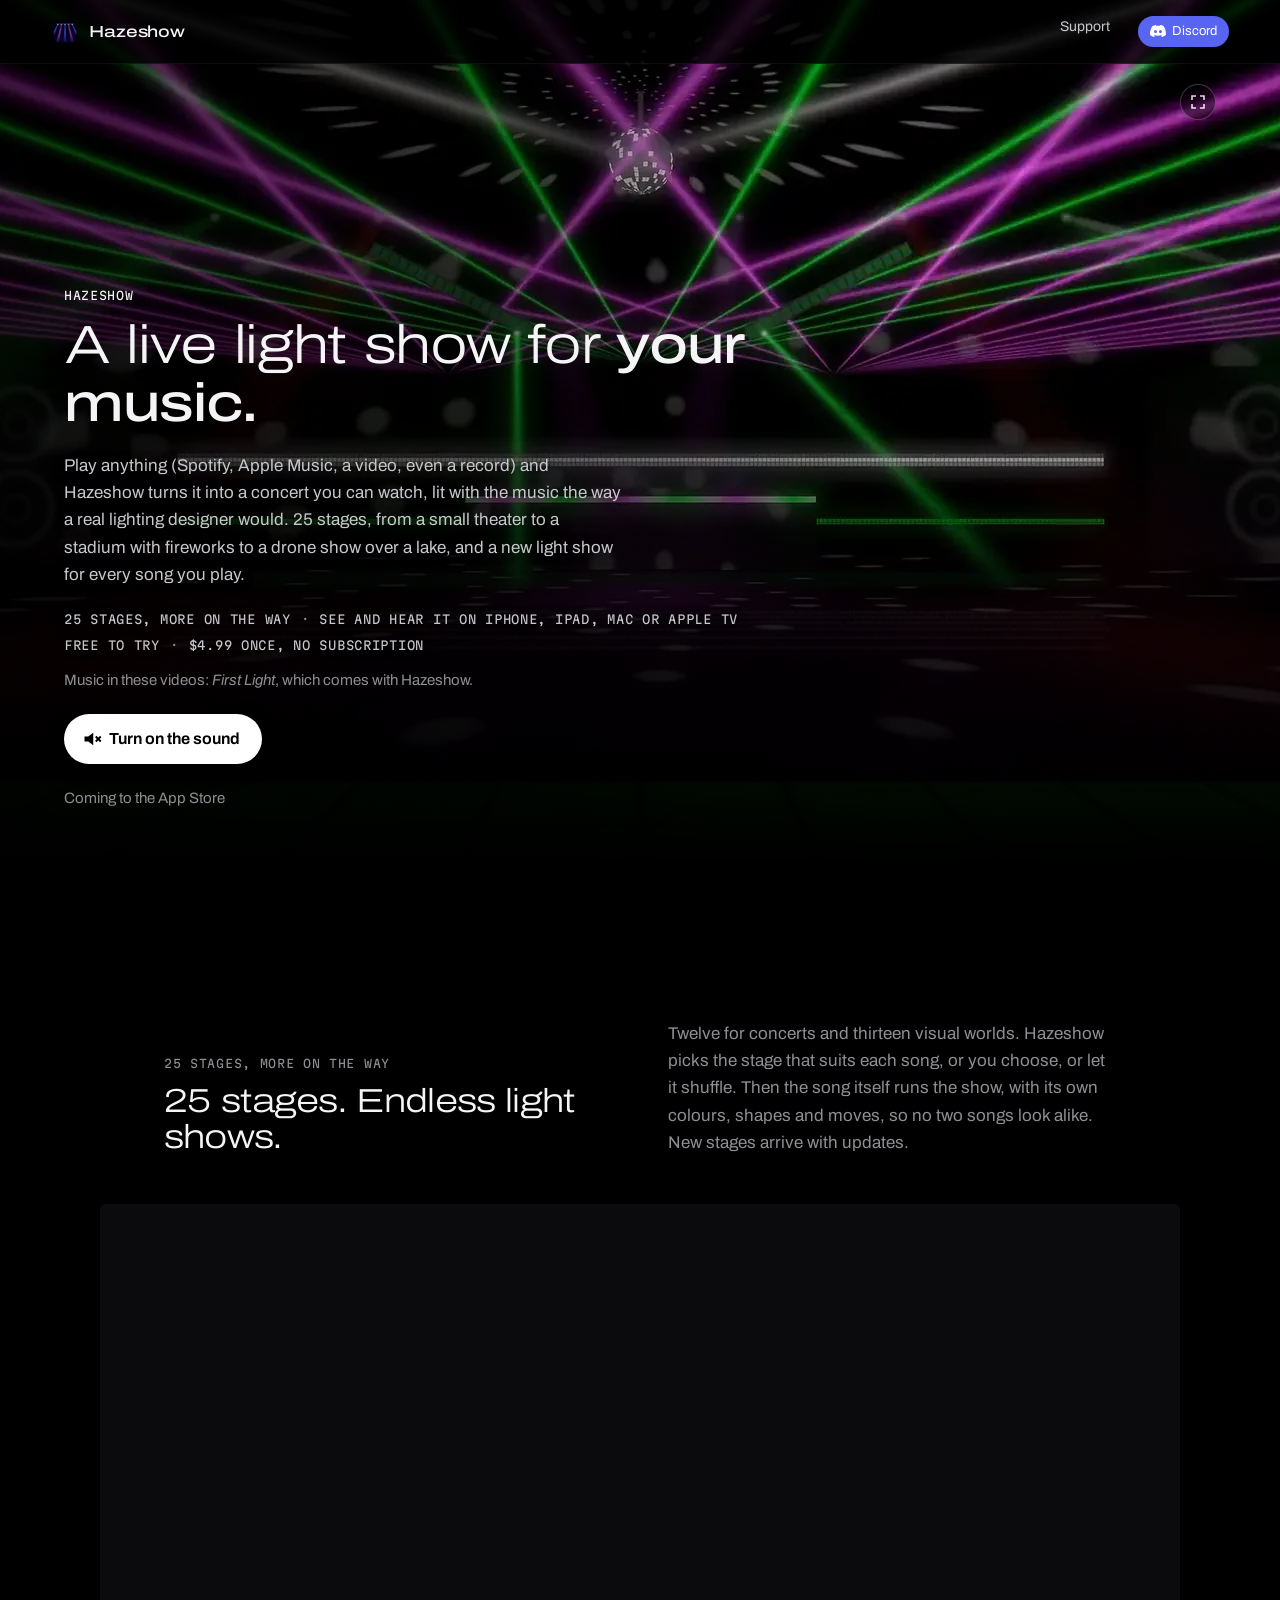
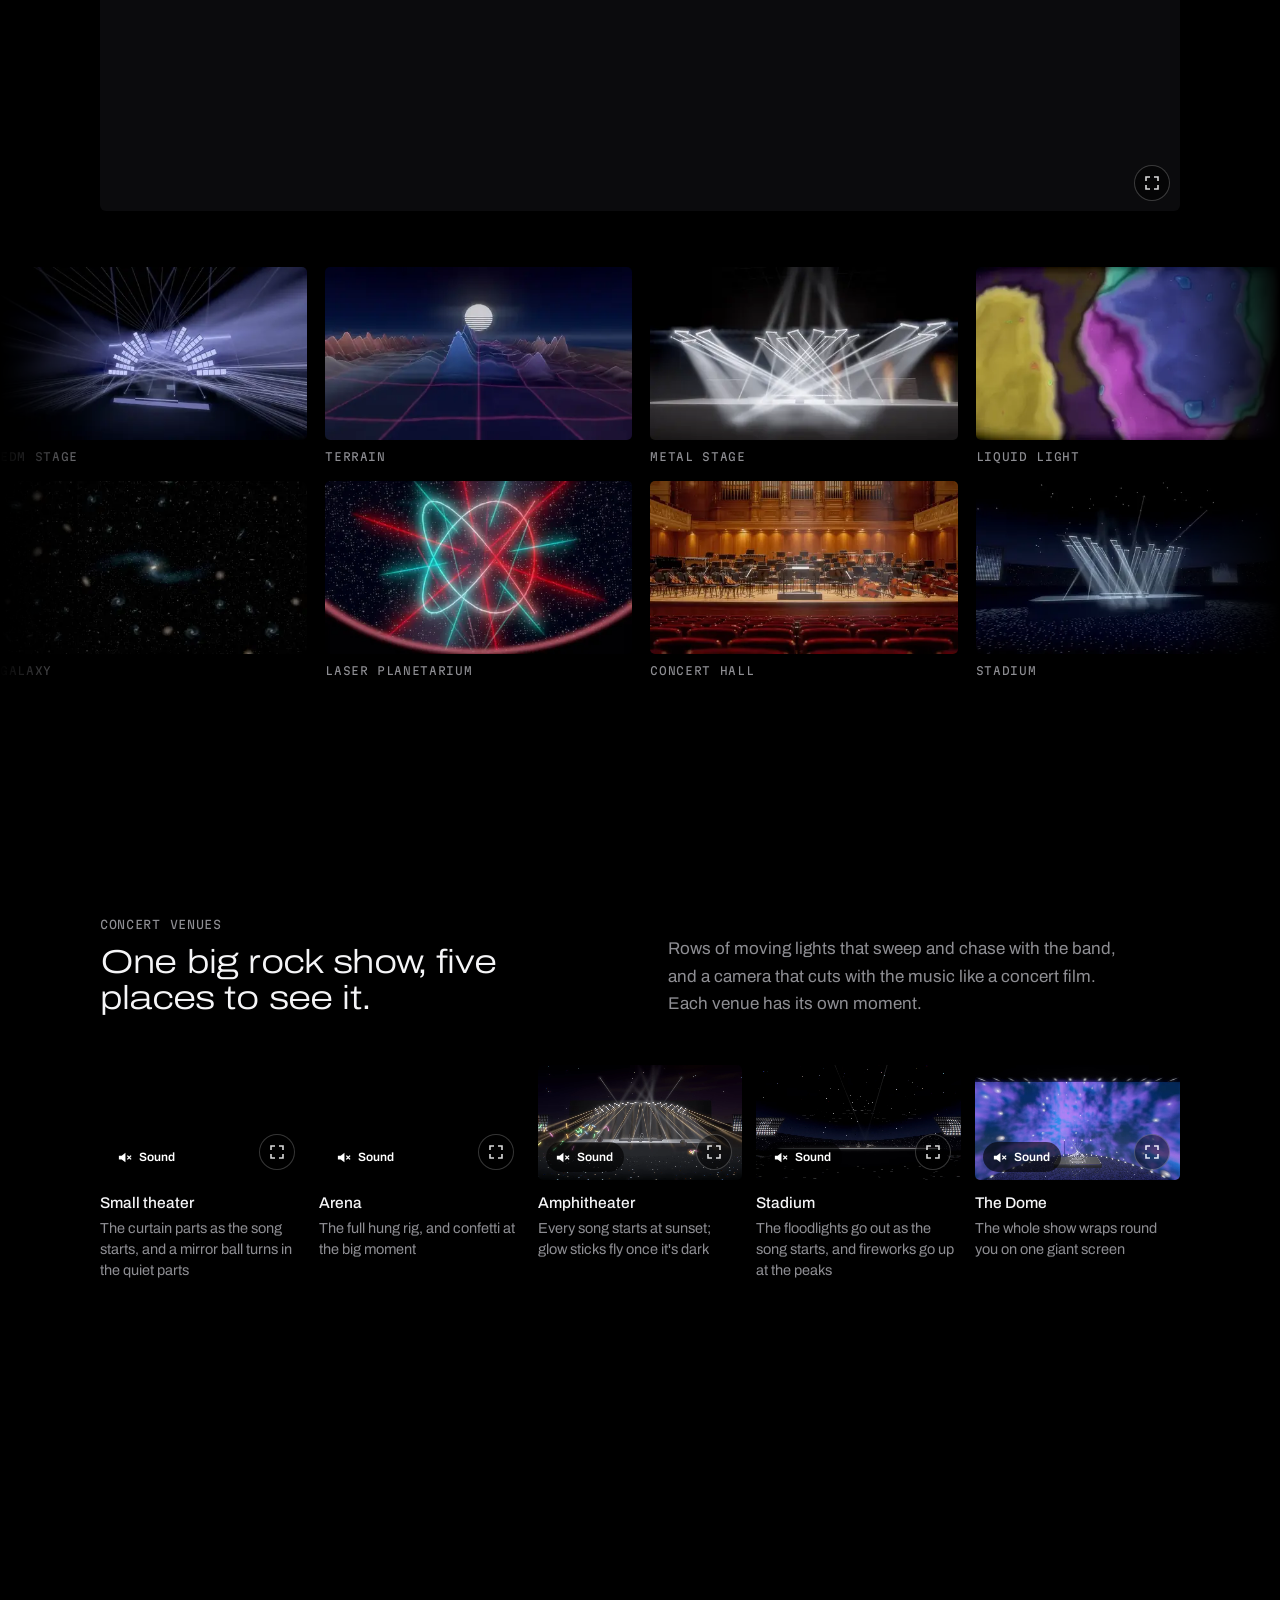
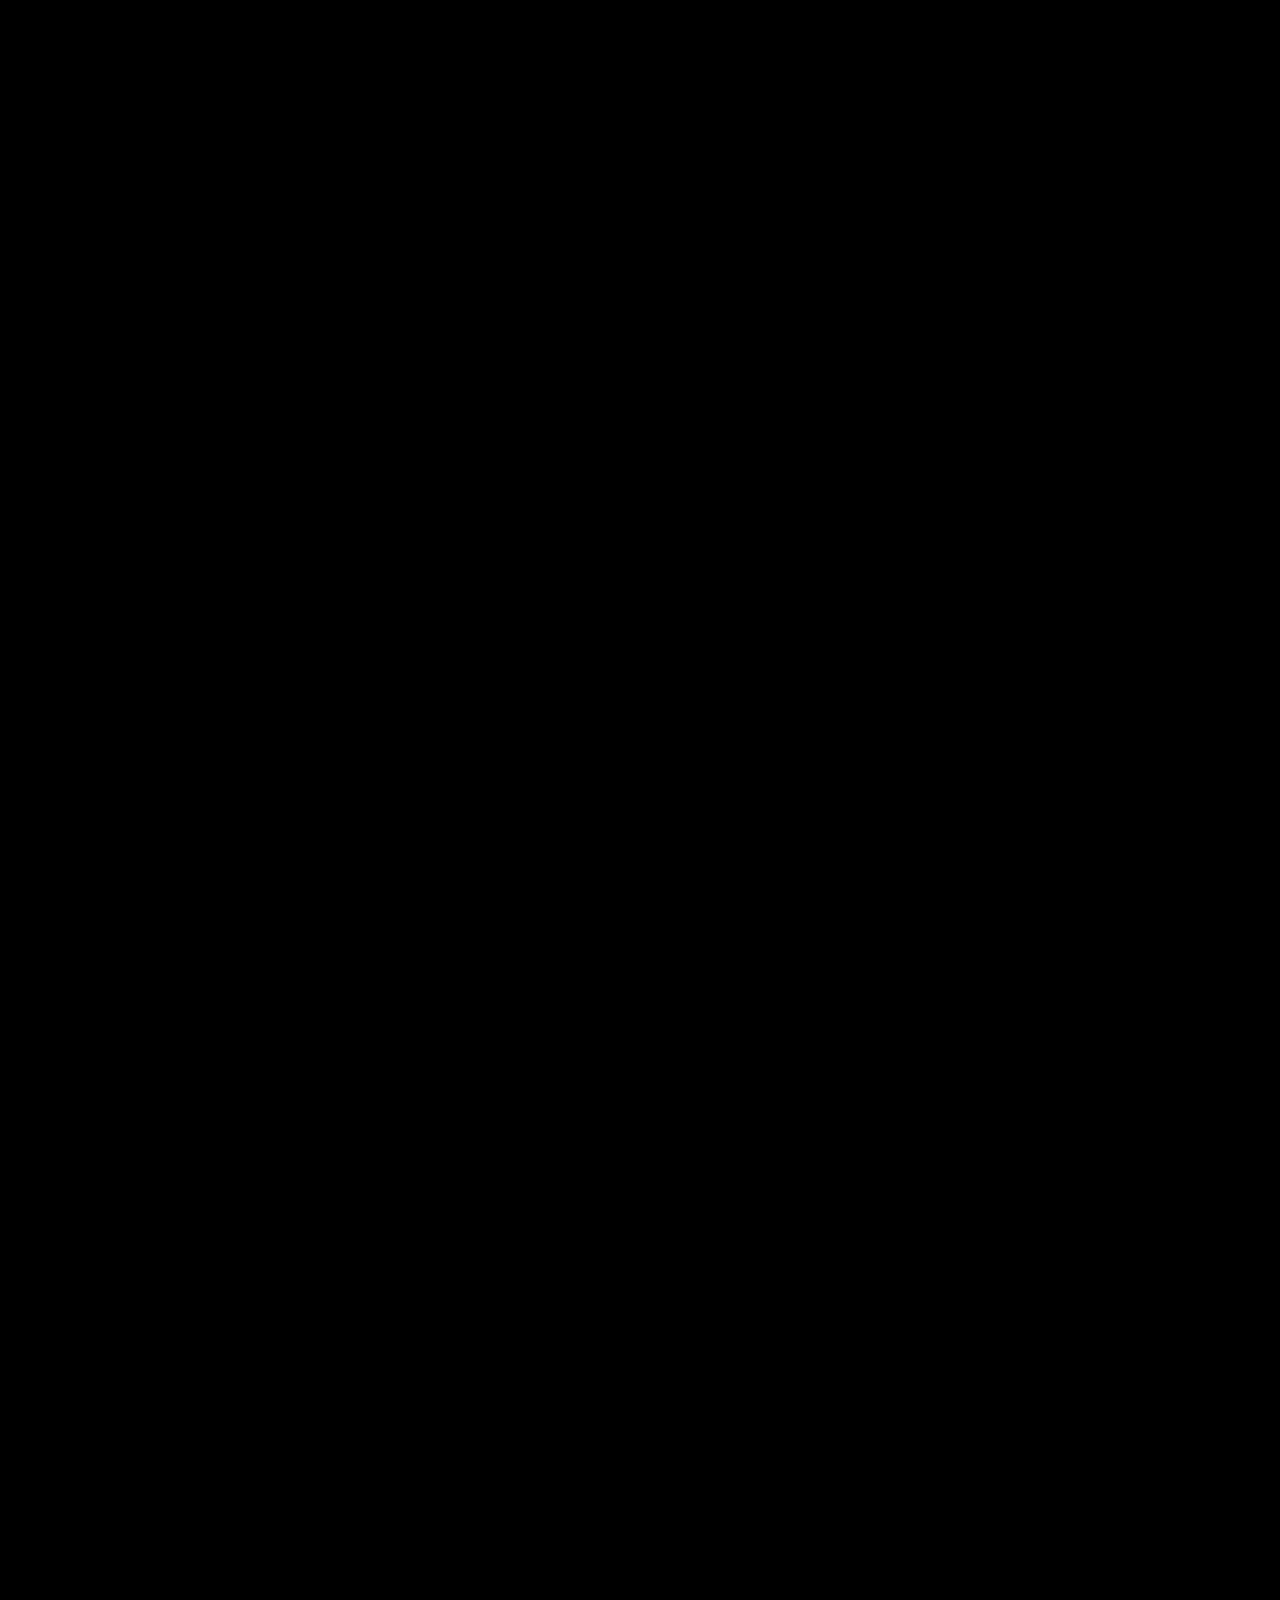
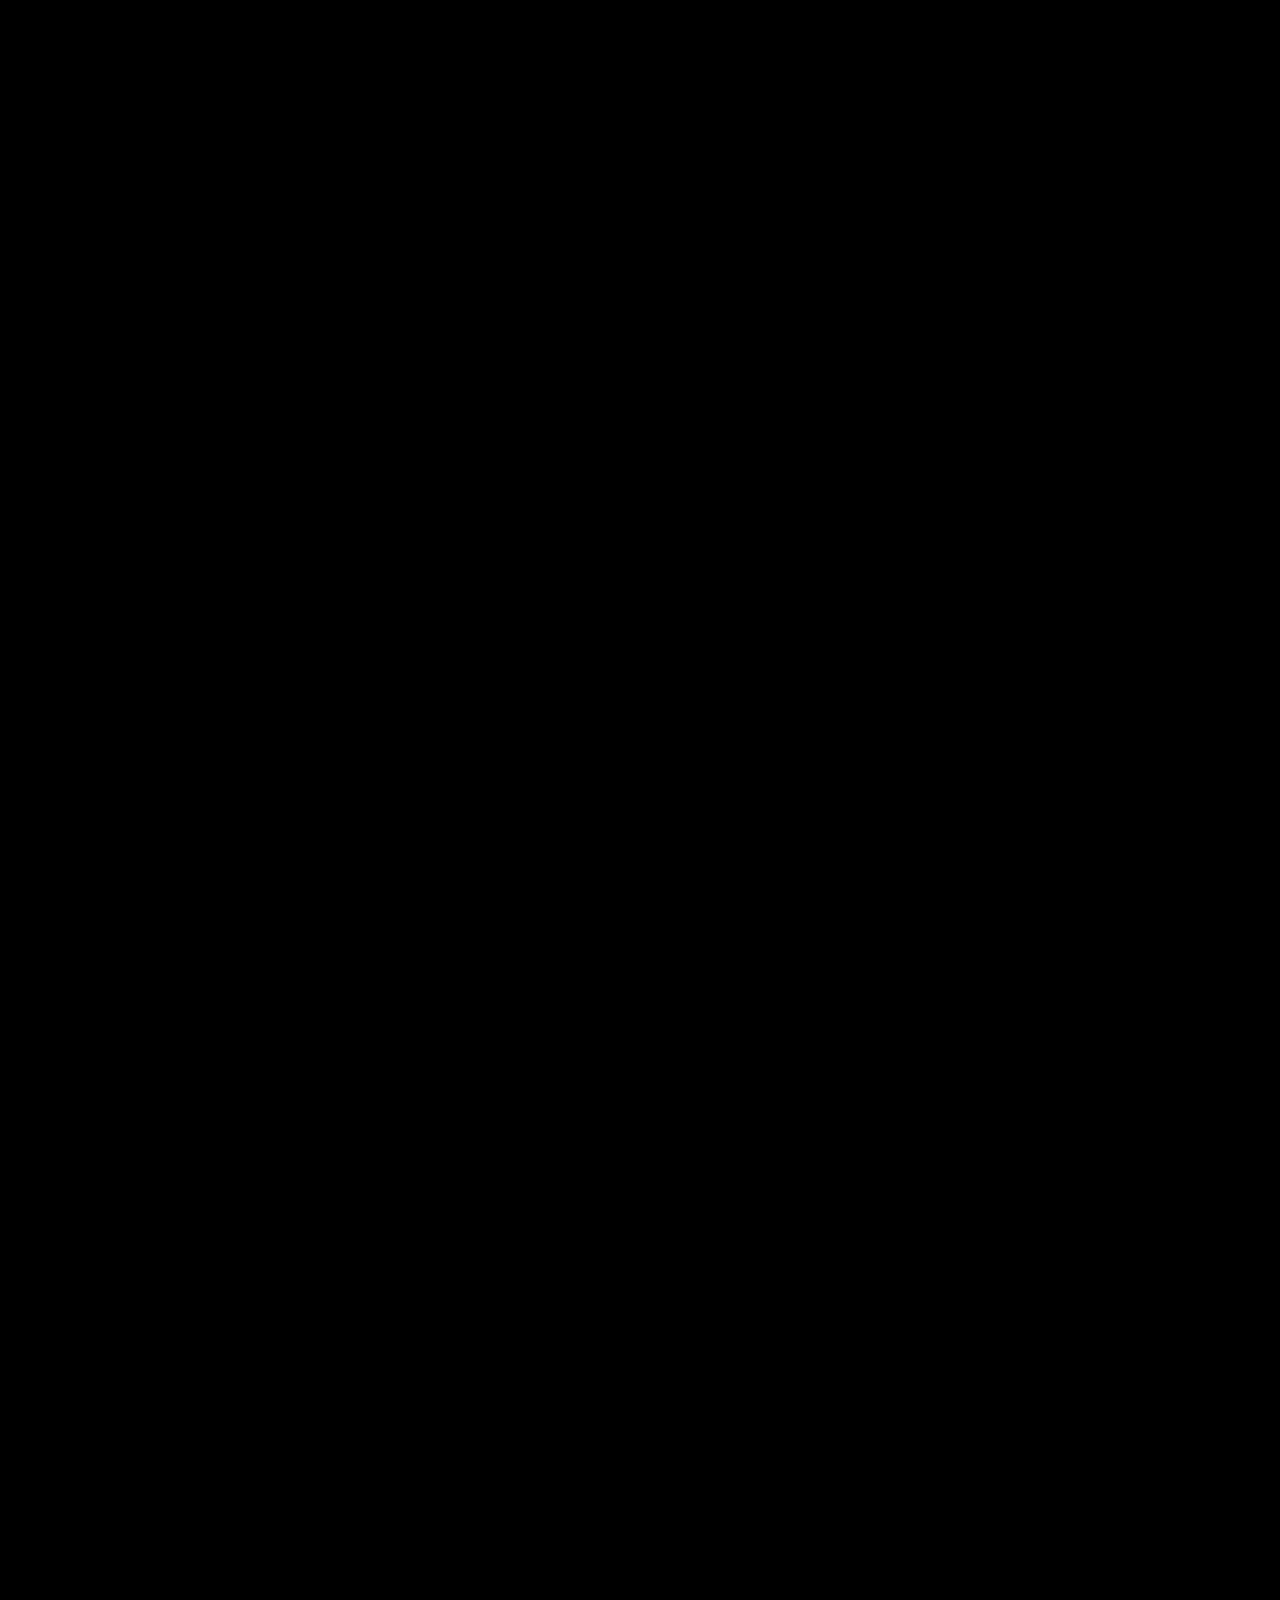
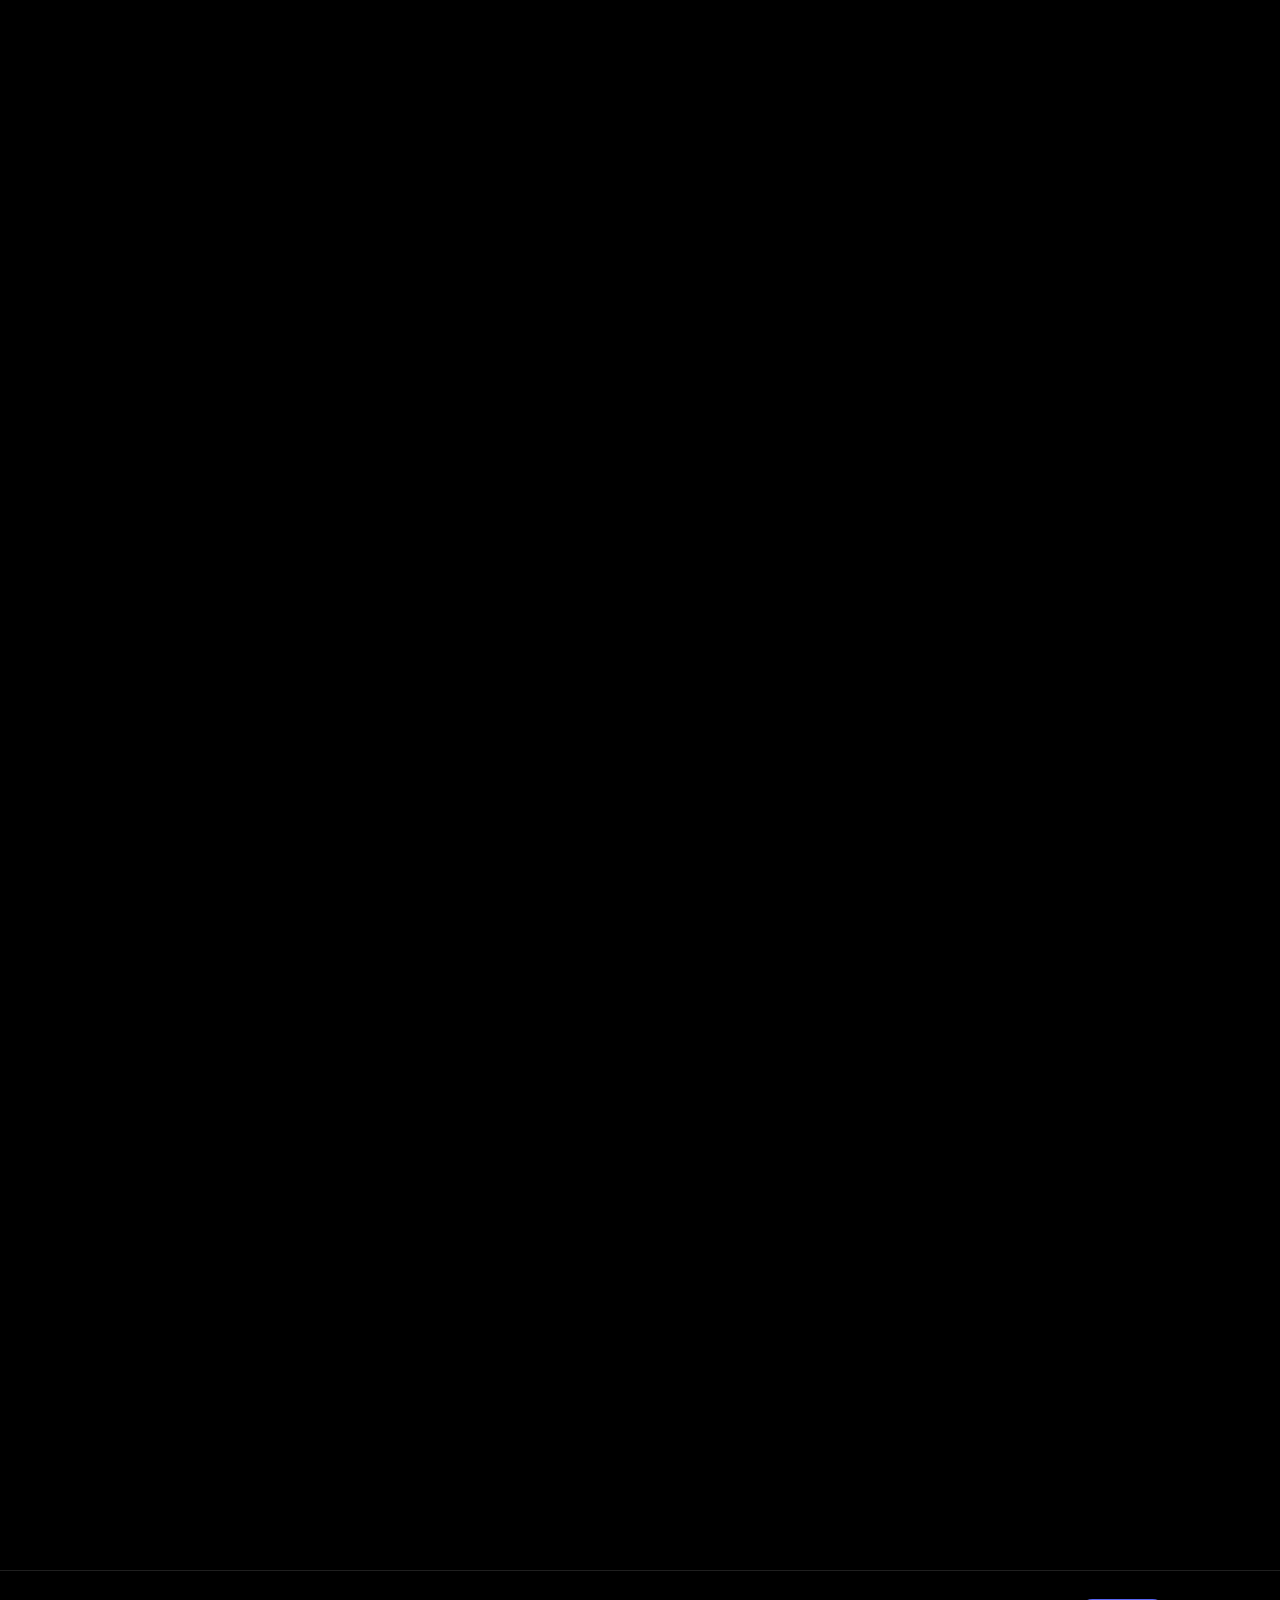
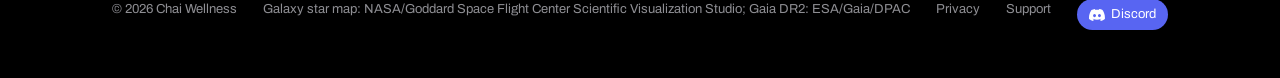
==== commit 43906c4f: "Faster: lazy loading, smaller pictures, films in HEVC and AV1" ====
--- a/index.html
+++ b/index.html
@@ -4,7 +4,7 @@
 <meta charset="utf-8">
 <meta name="viewport" content="width=device-width, initial-scale=1">
 <title>Hazeshow · A live light show for your music</title>
-<meta name="description" content="Hazeshow listens to your music and lights a show for it, live: 25 shows, from a small theater to a stadium with fireworks, a jazz club, a concert hall and a club, to paintings, galaxies and drone shows that grow with the song. On your iPhone, iPad, Mac and Apple TV.">
+<meta name="description" content="Hazeshow listens to your music and lights a show for it, live: 25 stages, from a small theater to a stadium with fireworks, a jazz club, a concert hall and a club, to paintings, galaxies and drone shows, and every song gets its own show. On your iPhone, iPad, Mac and Apple TV.">
 <meta property="og:title" content="Hazeshow">
 <meta property="og:description" content="A live light show for your music. On your iPhone, iPad, Mac and Apple TV.">
 <meta property="og:url" content="https://hazeshow.com/">
@@ -18,8 +18,10 @@
 <link rel="apple-touch-icon" href="apple-touch-icon.png">
 <link rel="preconnect" href="https://fonts.googleapis.com">
 <link rel="preconnect" href="https://fonts.gstatic.com" crossorigin>
-<link href="https://fonts.googleapis.com/css2?family=Archivo:wdth,wght@100,400;100,500;125,300;125,500&family=Martian+Mono:wght@400&display=swap" rel="stylesheet">
-<link rel="stylesheet" href="style.css?v=2026110201">
+<link rel="preload" as="style" href="https://fonts.googleapis.com/css2?family=Archivo:wdth,wght@100,400;100,500;125,300;125,500&family=Martian+Mono:wght@400&display=swap" onload="this.onload=null;this.rel='stylesheet'">
+<noscript><link rel="stylesheet" href="https://fonts.googleapis.com/css2?family=Archivo:wdth,wght@100,400;100,500;125,300;125,500&family=Martian+Mono:wght@400&display=swap"></noscript>
+<link rel="preload" as="image" href="img/hero-poster.webp" fetchpriority="high">
+<link rel="stylesheet" href="style.css?v=2026110203">
 <style>[hidden]{display:none!important}.store-badge{display:inline-block;line-height:0;margin:11px 0}.store-badge img{height:44px;width:auto}</style>
 </head>
 <body>
@@ -32,86 +34,88 @@
   </nav>
 </header>
 
+<main>
 <section class="hero">
   <video class="hero-video" data-src="video/hero" autoplay muted loop playsinline preload="metadata" poster="img/hero-poster.webp" aria-label="Hazeshow lighting different stages to music"></video>
   <div class="hero-shade"></div>
   <div class="hero-copy">
     <div class="label"><i>Hazeshow</i></div>
     <h1>A live light show for <b>your music.</b></h1>
-    <p class="lede">Play anything (Spotify, Apple Music, a video, even a record) and Hazeshow turns it into a concert you can watch, lit with the music the way a real lighting designer would. 25 shows, from a small theater to a stadium with fireworks to a drone show over a lake, and more on the way.</p>
+    <p class="lede">Play anything (Spotify, Apple Music, a video, even a record) and Hazeshow turns it into a concert you can watch, lit with the music the way a real lighting designer would. 25 stages, from a small theater to a stadium with fireworks to a drone show over a lake, and a new light show for every song you play.</p>
     <ul class="facts">
-      <li><em>25 shows, more on the way</em><span>·</span><em>See and hear it on iPhone, iPad, Mac or Apple TV</em></li>
+      <li><em>25 stages, more on the way</em><span>·</span><em>See and hear it on iPhone, iPad, Mac or Apple TV</em></li>
       <li><em>Free to try</em><span>·</span><em>$4.99 once, no subscription</em></li>
     </ul>
     <p class="sound-note">Music in these videos: <i>First Light</i>, which comes with Hazeshow.</p>
+    <button type="button" class="sound sound-hero" data-label="Turn on the sound" data-on="Sound on" aria-pressed="false"><span>Turn on the sound</span></button>
     <a class="store-badge" data-store-live hidden href="#" aria-label="Download Hazeshow on the App Store"><img src="img/app-store-badge-white.svg" alt="Download on the App Store" width="132" height="44"></a>
     <p class="meta" data-store-soon>Coming to the App Store</p>
   </div>
 </section>
 
-<section id="looks" class="montage" aria-label="All 25 shows">
-  <div class="modes-head">
-    <div><div class="label">25 shows, more on the way</div>
-    <h2>A show for every kind of song.</h2></div>
-    <p>Twelve concert stages and thirteen visuals. Hazeshow picks the one that suits each song, or you choose, or let it shuffle to a new one every song. Each song gets its own colours, shapes and moves, so no two look alike, and new shows arrive with updates.</p>
-  </div>
-  <figure class="wall"><video data-inline="wall" muted loop playsinline preload="none" poster="img/poster-wall.webp" aria-label="All 25 shows playing at once, each in its own tile with its name"></video></figure>
+<section id="looks" class="montage" aria-label="All 25 stages">
+  <div class="modes-head">
+    <div><div class="label">25 stages, more on the way</div>
+    <h2>25 stages. Endless light shows.</h2></div>
+    <p>Twelve for concerts and thirteen visual worlds. Hazeshow picks the stage that suits each song, or you choose, or let it shuffle. Then the song itself runs the show, with its own colours, shapes and moves, so no two songs look alike. New stages arrive with updates.</p>
+  </div>
+  <figure class="wall"><video data-inline="wall" muted loop playsinline preload="none" data-poster="img/poster-wall.webp" aria-label="All 25 stages playing at once, each in its own tile with its name"></video></figure>
   <div class="reels">
     <div class="reel">
-      <figure><img src="img/montage/edm30.webp" alt="EDM stage: one of its looks" width="1280" height="720" decoding="async"><figcaption>EDM stage</figcaption></figure>
-      <figure><img src="img/montage/terrain60.webp" alt="Terrain: one of its looks" width="1280" height="720" decoding="async"><figcaption>Terrain</figcaption></figure>
-      <figure><img src="img/montage/metal55.webp" alt="Metal stage: one of its looks" width="1280" height="720" decoding="async"><figcaption>Metal stage</figcaption></figure>
-      <figure><img src="img/montage/liquid50.webp" alt="Liquid light: one of its looks" width="1280" height="720" decoding="async"><figcaption>Liquid light</figcaption></figure>
-      <figure><img src="img/montage/dome50.webp" alt="The Dome: one of its looks" width="1280" height="720" decoding="async"><figcaption>The Dome</figcaption></figure>
-      <figure><img src="img/montage/aurora.webp" alt="Aurora: one of its looks" width="1280" height="720" decoding="async"><figcaption>Aurora</figcaption></figure>
-      <figure><img src="img/montage/club60.webp" alt="The club: one of its looks" width="1280" height="720" decoding="async"><figcaption>The club</figcaption></figure>
-      <figure><img src="img/montage/ink70.webp" alt="Ink: one of its looks" width="1280" height="720" decoding="async"><figcaption>Ink</figcaption></figure>
-      <figure><img src="img/montage/arena40.webp" alt="Arena: one of its looks" width="1280" height="720" decoding="async"><figcaption>Arena</figcaption></figure>
-      <figure><img src="img/montage/kaleidoscope50.webp" alt="Kaleidoscope: one of its looks" width="1280" height="720" decoding="async"><figcaption>Kaleidoscope</figcaption></figure>
-      <figure><img src="img/montage/acoustic60.webp" alt="Acoustic stage: one of its looks" width="1280" height="720" decoding="async"><figcaption>Acoustic stage</figcaption></figure>
-      <figure><img src="img/montage/fountains60.webp" alt="Fountain show: one of its looks" width="1280" height="720" decoding="async"><figcaption>Fountain show</figcaption></figure>
-      <figure><img src="img/montage/wormhole.webp" alt="Wormhole: one of its looks" width="1280" height="720" decoding="async"><figcaption>Wormhole</figcaption></figure>
-      <figure><img src="img/montage/jazz30.webp" alt="Jazz club: one of its looks" width="1280" height="720" decoding="async"><figcaption>Jazz club</figcaption></figure>
-      <figure aria-hidden="true"><img src="img/montage/edm30.webp" alt="" width="1280" height="720" decoding="async"><figcaption>EDM stage</figcaption></figure>
-      <figure aria-hidden="true"><img src="img/montage/terrain60.webp" alt="" width="1280" height="720" decoding="async"><figcaption>Terrain</figcaption></figure>
-      <figure aria-hidden="true"><img src="img/montage/metal55.webp" alt="" width="1280" height="720" decoding="async"><figcaption>Metal stage</figcaption></figure>
-      <figure aria-hidden="true"><img src="img/montage/liquid50.webp" alt="" width="1280" height="720" decoding="async"><figcaption>Liquid light</figcaption></figure>
-      <figure aria-hidden="true"><img src="img/montage/dome50.webp" alt="" width="1280" height="720" decoding="async"><figcaption>The Dome</figcaption></figure>
-      <figure aria-hidden="true"><img src="img/montage/aurora.webp" alt="" width="1280" height="720" decoding="async"><figcaption>Aurora</figcaption></figure>
-      <figure aria-hidden="true"><img src="img/montage/club60.webp" alt="" width="1280" height="720" decoding="async"><figcaption>The club</figcaption></figure>
-      <figure aria-hidden="true"><img src="img/montage/ink70.webp" alt="" width="1280" height="720" decoding="async"><figcaption>Ink</figcaption></figure>
-      <figure aria-hidden="true"><img src="img/montage/arena40.webp" alt="" width="1280" height="720" decoding="async"><figcaption>Arena</figcaption></figure>
-      <figure aria-hidden="true"><img src="img/montage/kaleidoscope50.webp" alt="" width="1280" height="720" decoding="async"><figcaption>Kaleidoscope</figcaption></figure>
-      <figure aria-hidden="true"><img src="img/montage/acoustic60.webp" alt="" width="1280" height="720" decoding="async"><figcaption>Acoustic stage</figcaption></figure>
-      <figure aria-hidden="true"><img src="img/montage/fountains60.webp" alt="" width="1280" height="720" decoding="async"><figcaption>Fountain show</figcaption></figure>
-      <figure aria-hidden="true"><img src="img/montage/wormhole.webp" alt="" width="1280" height="720" decoding="async"><figcaption>Wormhole</figcaption></figure>
-      <figure aria-hidden="true"><img src="img/montage/jazz30.webp" alt="" width="1280" height="720" decoding="async"><figcaption>Jazz club</figcaption></figure>
+      <figure><img src="img/small/edm30-800.webp" srcset="img/small/edm30-480.webp 480w, img/small/edm30-800.webp 800w" sizes="clamp(230px, 24vw, 400px)" data-full="img/montage/edm30.webp" alt="EDM stage: one of its looks" width="1280" height="720" loading="lazy" decoding="async"><figcaption>EDM stage</figcaption></figure>
+      <figure><img src="img/small/terrain60-800.webp" srcset="img/small/terrain60-480.webp 480w, img/small/terrain60-800.webp 800w" sizes="clamp(230px, 24vw, 400px)" data-full="img/montage/terrain60.webp" alt="Terrain: one of its looks" width="1280" height="720" loading="lazy" decoding="async"><figcaption>Terrain</figcaption></figure>
+      <figure><img src="img/small/metal55-800.webp" srcset="img/small/metal55-480.webp 480w, img/small/metal55-800.webp 800w" sizes="clamp(230px, 24vw, 400px)" data-full="img/montage/metal55.webp" alt="Metal stage: one of its looks" width="1280" height="720" loading="lazy" decoding="async"><figcaption>Metal stage</figcaption></figure>
+      <figure><img src="img/small/liquid50-800.webp" srcset="img/small/liquid50-480.webp 480w, img/small/liquid50-800.webp 800w" sizes="clamp(230px, 24vw, 400px)" data-full="img/montage/liquid50.webp" alt="Liquid light: one of its looks" width="1280" height="720" loading="lazy" decoding="async"><figcaption>Liquid light</figcaption></figure>
+      <figure><img src="img/small/dome50-800.webp" srcset="img/small/dome50-480.webp 480w, img/small/dome50-800.webp 800w" sizes="clamp(230px, 24vw, 400px)" data-full="img/montage/dome50.webp" alt="The Dome: one of its looks" width="1280" height="720" loading="lazy" decoding="async"><figcaption>The Dome</figcaption></figure>
+      <figure><img src="img/small/aurora-800.webp" srcset="img/small/aurora-480.webp 480w, img/small/aurora-800.webp 800w" sizes="clamp(230px, 24vw, 400px)" data-full="img/montage/aurora.webp" alt="Aurora: one of its looks" width="1280" height="720" loading="lazy" decoding="async"><figcaption>Aurora</figcaption></figure>
+      <figure><img src="img/small/club60-800.webp" srcset="img/small/club60-480.webp 480w, img/small/club60-800.webp 800w" sizes="clamp(230px, 24vw, 400px)" data-full="img/montage/club60.webp" alt="The club: one of its looks" width="1280" height="720" loading="lazy" decoding="async"><figcaption>The club</figcaption></figure>
+      <figure><img src="img/small/ink70-800.webp" srcset="img/small/ink70-480.webp 480w, img/small/ink70-800.webp 800w" sizes="clamp(230px, 24vw, 400px)" data-full="img/montage/ink70.webp" alt="Ink: one of its looks" width="1280" height="720" loading="lazy" decoding="async"><figcaption>Ink</figcaption></figure>
+      <figure><img src="img/small/arena40-800.webp" srcset="img/small/arena40-480.webp 480w, img/small/arena40-800.webp 800w" sizes="clamp(230px, 24vw, 400px)" data-full="img/montage/arena40.webp" alt="Arena: one of its looks" width="1280" height="720" loading="lazy" decoding="async"><figcaption>Arena</figcaption></figure>
+      <figure><img src="img/small/kaleidoscope50-800.webp" srcset="img/small/kaleidoscope50-480.webp 480w, img/small/kaleidoscope50-800.webp 800w" sizes="clamp(230px, 24vw, 400px)" data-full="img/montage/kaleidoscope50.webp" alt="Kaleidoscope: one of its looks" width="1280" height="720" loading="lazy" decoding="async"><figcaption>Kaleidoscope</figcaption></figure>
+      <figure><img src="img/small/acoustic60-800.webp" srcset="img/small/acoustic60-480.webp 480w, img/small/acoustic60-800.webp 800w" sizes="clamp(230px, 24vw, 400px)" data-full="img/montage/acoustic60.webp" alt="Acoustic stage: one of its looks" width="1280" height="720" loading="lazy" decoding="async"><figcaption>Acoustic stage</figcaption></figure>
+      <figure><img src="img/small/fountains60-800.webp" srcset="img/small/fountains60-480.webp 480w, img/small/fountains60-800.webp 800w" sizes="clamp(230px, 24vw, 400px)" data-full="img/montage/fountains60.webp" alt="Fountain show: one of its looks" width="1280" height="720" loading="lazy" decoding="async"><figcaption>Fountain show</figcaption></figure>
+      <figure><img src="img/small/wormhole-800.webp" srcset="img/small/wormhole-480.webp 480w, img/small/wormhole-800.webp 800w" sizes="clamp(230px, 24vw, 400px)" data-full="img/montage/wormhole.webp" alt="Wormhole: one of its looks" width="1280" height="720" loading="lazy" decoding="async"><figcaption>Wormhole</figcaption></figure>
+      <figure><img src="img/small/jazz30-800.webp" srcset="img/small/jazz30-480.webp 480w, img/small/jazz30-800.webp 800w" sizes="clamp(230px, 24vw, 400px)" data-full="img/montage/jazz30.webp" alt="Jazz club: one of its looks" width="1280" height="720" loading="lazy" decoding="async"><figcaption>Jazz club</figcaption></figure>
+      <figure aria-hidden="true"><img src="img/small/edm30-800.webp" srcset="img/small/edm30-480.webp 480w, img/small/edm30-800.webp 800w" sizes="clamp(230px, 24vw, 400px)" data-full="img/montage/edm30.webp" alt="" width="1280" height="720" loading="lazy" decoding="async"><figcaption>EDM stage</figcaption></figure>
+      <figure aria-hidden="true"><img src="img/small/terrain60-800.webp" srcset="img/small/terrain60-480.webp 480w, img/small/terrain60-800.webp 800w" sizes="clamp(230px, 24vw, 400px)" data-full="img/montage/terrain60.webp" alt="" width="1280" height="720" loading="lazy" decoding="async"><figcaption>Terrain</figcaption></figure>
+      <figure aria-hidden="true"><img src="img/small/metal55-800.webp" srcset="img/small/metal55-480.webp 480w, img/small/metal55-800.webp 800w" sizes="clamp(230px, 24vw, 400px)" data-full="img/montage/metal55.webp" alt="" width="1280" height="720" loading="lazy" decoding="async"><figcaption>Metal stage</figcaption></figure>
+      <figure aria-hidden="true"><img src="img/small/liquid50-800.webp" srcset="img/small/liquid50-480.webp 480w, img/small/liquid50-800.webp 800w" sizes="clamp(230px, 24vw, 400px)" data-full="img/montage/liquid50.webp" alt="" width="1280" height="720" loading="lazy" decoding="async"><figcaption>Liquid light</figcaption></figure>
+      <figure aria-hidden="true"><img src="img/small/dome50-800.webp" srcset="img/small/dome50-480.webp 480w, img/small/dome50-800.webp 800w" sizes="clamp(230px, 24vw, 400px)" data-full="img/montage/dome50.webp" alt="" width="1280" height="720" loading="lazy" decoding="async"><figcaption>The Dome</figcaption></figure>
+      <figure aria-hidden="true"><img src="img/small/aurora-800.webp" srcset="img/small/aurora-480.webp 480w, img/small/aurora-800.webp 800w" sizes="clamp(230px, 24vw, 400px)" data-full="img/montage/aurora.webp" alt="" width="1280" height="720" loading="lazy" decoding="async"><figcaption>Aurora</figcaption></figure>
+      <figure aria-hidden="true"><img src="img/small/club60-800.webp" srcset="img/small/club60-480.webp 480w, img/small/club60-800.webp 800w" sizes="clamp(230px, 24vw, 400px)" data-full="img/montage/club60.webp" alt="" width="1280" height="720" loading="lazy" decoding="async"><figcaption>The club</figcaption></figure>
+      <figure aria-hidden="true"><img src="img/small/ink70-800.webp" srcset="img/small/ink70-480.webp 480w, img/small/ink70-800.webp 800w" sizes="clamp(230px, 24vw, 400px)" data-full="img/montage/ink70.webp" alt="" width="1280" height="720" loading="lazy" decoding="async"><figcaption>Ink</figcaption></figure>
+      <figure aria-hidden="true"><img src="img/small/arena40-800.webp" srcset="img/small/arena40-480.webp 480w, img/small/arena40-800.webp 800w" sizes="clamp(230px, 24vw, 400px)" data-full="img/montage/arena40.webp" alt="" width="1280" height="720" loading="lazy" decoding="async"><figcaption>Arena</figcaption></figure>
+      <figure aria-hidden="true"><img src="img/small/kaleidoscope50-800.webp" srcset="img/small/kaleidoscope50-480.webp 480w, img/small/kaleidoscope50-800.webp 800w" sizes="clamp(230px, 24vw, 400px)" data-full="img/montage/kaleidoscope50.webp" alt="" width="1280" height="720" loading="lazy" decoding="async"><figcaption>Kaleidoscope</figcaption></figure>
+      <figure aria-hidden="true"><img src="img/small/acoustic60-800.webp" srcset="img/small/acoustic60-480.webp 480w, img/small/acoustic60-800.webp 800w" sizes="clamp(230px, 24vw, 400px)" data-full="img/montage/acoustic60.webp" alt="" width="1280" height="720" loading="lazy" decoding="async"><figcaption>Acoustic stage</figcaption></figure>
+      <figure aria-hidden="true"><img src="img/small/fountains60-800.webp" srcset="img/small/fountains60-480.webp 480w, img/small/fountains60-800.webp 800w" sizes="clamp(230px, 24vw, 400px)" data-full="img/montage/fountains60.webp" alt="" width="1280" height="720" loading="lazy" decoding="async"><figcaption>Fountain show</figcaption></figure>
+      <figure aria-hidden="true"><img src="img/small/wormhole-800.webp" srcset="img/small/wormhole-480.webp 480w, img/small/wormhole-800.webp 800w" sizes="clamp(230px, 24vw, 400px)" data-full="img/montage/wormhole.webp" alt="" width="1280" height="720" loading="lazy" decoding="async"><figcaption>Wormhole</figcaption></figure>
+      <figure aria-hidden="true"><img src="img/small/jazz30-800.webp" srcset="img/small/jazz30-480.webp 480w, img/small/jazz30-800.webp 800w" sizes="clamp(230px, 24vw, 400px)" data-full="img/montage/jazz30.webp" alt="" width="1280" height="720" loading="lazy" decoding="async"><figcaption>Jazz club</figcaption></figure>
     </div>
     <div class="reel back">
-      <figure><img src="img/montage/galaxy80.webp" alt="Galaxy: one of its looks" width="1280" height="720" decoding="async"><figcaption>Galaxy</figcaption></figure>
-      <figure><img src="img/montage/planetarium60.webp" alt="Laser planetarium: one of its looks" width="1280" height="720" decoding="async"><figcaption>Laser planetarium</figcaption></figure>
-      <figure><img src="img/montage/hall35.webp" alt="Concert hall: one of its looks" width="1280" height="720" decoding="async"><figcaption>Concert hall</figcaption></figure>
-      <figure><img src="img/montage/stadium60.webp" alt="Stadium: one of its looks" width="1280" height="720" decoding="async"><figcaption>Stadium</figcaption></figure>
-      <figure><img src="img/montage/drones.webp" alt="Drone show: one of its looks" width="1280" height="720" decoding="async"><figcaption>Drone show</figcaption></figure>
-      <figure><img src="img/montage/theater50.webp" alt="Small theater: one of its looks" width="1280" height="720" decoding="async"><figcaption>Small theater</figcaption></figure>
-      <figure><img src="img/montage/industrial50.webp" alt="Industrial stage: one of its looks" width="1280" height="720" decoding="async"><figcaption>Industrial stage</figcaption></figure>
-      <figure><img src="img/montage/garden70.webp" alt="Garden: one of its looks" width="1280" height="720" decoding="async"><figcaption>Garden</figcaption></figure>
-      <figure><img src="img/montage/sculptures50.webp" alt="Light sculptures: one of its looks" width="1280" height="720" decoding="async"><figcaption>Light sculptures</figcaption></figure>
-      <figure><img src="img/montage/painting80.webp" alt="Painting: one of its looks" width="1280" height="720" decoding="async"><figcaption>Painting</figcaption></figure>
-      <figure><img src="img/montage/amphitheater60.webp" alt="Amphitheater: one of its looks" width="1280" height="720" decoding="async"><figcaption>Amphitheater</figcaption></figure>
-      <figure><img src="img/montage/jazz80.webp" alt="Jazz club: one of its looks" width="1280" height="720" decoding="async"><figcaption>Jazz club</figcaption></figure>
-      <figure aria-hidden="true"><img src="img/montage/galaxy80.webp" alt="" width="1280" height="720" decoding="async"><figcaption>Galaxy</figcaption></figure>
-      <figure aria-hidden="true"><img src="img/montage/planetarium60.webp" alt="" width="1280" height="720" decoding="async"><figcaption>Laser planetarium</figcaption></figure>
-      <figure aria-hidden="true"><img src="img/montage/hall35.webp" alt="" width="1280" height="720" decoding="async"><figcaption>Concert hall</figcaption></figure>
-      <figure aria-hidden="true"><img src="img/montage/stadium60.webp" alt="" width="1280" height="720" decoding="async"><figcaption>Stadium</figcaption></figure>
-      <figure aria-hidden="true"><img src="img/montage/drones.webp" alt="" width="1280" height="720" decoding="async"><figcaption>Drone show</figcaption></figure>
-      <figure aria-hidden="true"><img src="img/montage/theater50.webp" alt="" width="1280" height="720" decoding="async"><figcaption>Small theater</figcaption></figure>
-      <figure aria-hidden="true"><img src="img/montage/industrial50.webp" alt="" width="1280" height="720" decoding="async"><figcaption>Industrial stage</figcaption></figure>
-      <figure aria-hidden="true"><img src="img/montage/garden70.webp" alt="" width="1280" height="720" decoding="async"><figcaption>Garden</figcaption></figure>
-      <figure aria-hidden="true"><img src="img/montage/sculptures50.webp" alt="" width="1280" height="720" decoding="async"><figcaption>Light sculptures</figcaption></figure>
-      <figure aria-hidden="true"><img src="img/montage/painting80.webp" alt="" width="1280" height="720" decoding="async"><figcaption>Painting</figcaption></figure>
-      <figure aria-hidden="true"><img src="img/montage/amphitheater60.webp" alt="" width="1280" height="720" decoding="async"><figcaption>Amphitheater</figcaption></figure>
-      <figure aria-hidden="true"><img src="img/montage/jazz80.webp" alt="" width="1280" height="720" decoding="async"><figcaption>Jazz club</figcaption></figure>
+      <figure><img src="img/small/galaxy80-800.webp" srcset="img/small/galaxy80-480.webp 480w, img/small/galaxy80-800.webp 800w" sizes="clamp(230px, 24vw, 400px)" data-full="img/montage/galaxy80.webp" alt="Galaxy: one of its looks" width="1280" height="720" loading="lazy" decoding="async"><figcaption>Galaxy</figcaption></figure>
+      <figure><img src="img/small/planetarium60-800.webp" srcset="img/small/planetarium60-480.webp 480w, img/small/planetarium60-800.webp 800w" sizes="clamp(230px, 24vw, 400px)" data-full="img/montage/planetarium60.webp" alt="Laser planetarium: one of its looks" width="1280" height="720" loading="lazy" decoding="async"><figcaption>Laser planetarium</figcaption></figure>
+      <figure><img src="img/small/hall35-800.webp" srcset="img/small/hall35-480.webp 480w, img/small/hall35-800.webp 800w" sizes="clamp(230px, 24vw, 400px)" data-full="img/montage/hall35.webp" alt="Concert hall: one of its looks" width="1280" height="720" loading="lazy" decoding="async"><figcaption>Concert hall</figcaption></figure>
+      <figure><img src="img/small/stadium60-800.webp" srcset="img/small/stadium60-480.webp 480w, img/small/stadium60-800.webp 800w" sizes="clamp(230px, 24vw, 400px)" data-full="img/montage/stadium60.webp" alt="Stadium: one of its looks" width="1280" height="720" loading="lazy" decoding="async"><figcaption>Stadium</figcaption></figure>
+      <figure><img src="img/small/drones-800.webp" srcset="img/small/drones-480.webp 480w, img/small/drones-800.webp 800w" sizes="clamp(230px, 24vw, 400px)" data-full="img/montage/drones.webp" alt="Drone show: one of its looks" width="1280" height="720" loading="lazy" decoding="async"><figcaption>Drone show</figcaption></figure>
+      <figure><img src="img/small/theater50-800.webp" srcset="img/small/theater50-480.webp 480w, img/small/theater50-800.webp 800w" sizes="clamp(230px, 24vw, 400px)" data-full="img/montage/theater50.webp" alt="Small theater: one of its looks" width="1280" height="720" loading="lazy" decoding="async"><figcaption>Small theater</figcaption></figure>
+      <figure><img src="img/small/industrial50-800.webp" srcset="img/small/industrial50-480.webp 480w, img/small/industrial50-800.webp 800w" sizes="clamp(230px, 24vw, 400px)" data-full="img/montage/industrial50.webp" alt="Industrial stage: one of its looks" width="1280" height="720" loading="lazy" decoding="async"><figcaption>Industrial stage</figcaption></figure>
+      <figure><img src="img/small/garden70-800.webp" srcset="img/small/garden70-480.webp 480w, img/small/garden70-800.webp 800w" sizes="clamp(230px, 24vw, 400px)" data-full="img/montage/garden70.webp" alt="Garden: one of its looks" width="1280" height="720" loading="lazy" decoding="async"><figcaption>Garden</figcaption></figure>
+      <figure><img src="img/small/sculptures50-800.webp" srcset="img/small/sculptures50-480.webp 480w, img/small/sculptures50-800.webp 800w" sizes="clamp(230px, 24vw, 400px)" data-full="img/montage/sculptures50.webp" alt="Light sculptures: one of its looks" width="1280" height="720" loading="lazy" decoding="async"><figcaption>Light sculptures</figcaption></figure>
+      <figure><img src="img/small/painting80-800.webp" srcset="img/small/painting80-480.webp 480w, img/small/painting80-800.webp 800w" sizes="clamp(230px, 24vw, 400px)" data-full="img/montage/painting80.webp" alt="Painting: one of its looks" width="1280" height="720" loading="lazy" decoding="async"><figcaption>Painting</figcaption></figure>
+      <figure><img src="img/small/amphitheater60-800.webp" srcset="img/small/amphitheater60-480.webp 480w, img/small/amphitheater60-800.webp 800w" sizes="clamp(230px, 24vw, 400px)" data-full="img/montage/amphitheater60.webp" alt="Amphitheater: one of its looks" width="1280" height="720" loading="lazy" decoding="async"><figcaption>Amphitheater</figcaption></figure>
+      <figure><img src="img/small/jazz80-800.webp" srcset="img/small/jazz80-480.webp 480w, img/small/jazz80-800.webp 800w" sizes="clamp(230px, 24vw, 400px)" data-full="img/montage/jazz80.webp" alt="Jazz club: one of its looks" width="1280" height="720" loading="lazy" decoding="async"><figcaption>Jazz club</figcaption></figure>
+      <figure aria-hidden="true"><img src="img/small/galaxy80-800.webp" srcset="img/small/galaxy80-480.webp 480w, img/small/galaxy80-800.webp 800w" sizes="clamp(230px, 24vw, 400px)" data-full="img/montage/galaxy80.webp" alt="" width="1280" height="720" loading="lazy" decoding="async"><figcaption>Galaxy</figcaption></figure>
+      <figure aria-hidden="true"><img src="img/small/planetarium60-800.webp" srcset="img/small/planetarium60-480.webp 480w, img/small/planetarium60-800.webp 800w" sizes="clamp(230px, 24vw, 400px)" data-full="img/montage/planetarium60.webp" alt="" width="1280" height="720" loading="lazy" decoding="async"><figcaption>Laser planetarium</figcaption></figure>
+      <figure aria-hidden="true"><img src="img/small/hall35-800.webp" srcset="img/small/hall35-480.webp 480w, img/small/hall35-800.webp 800w" sizes="clamp(230px, 24vw, 400px)" data-full="img/montage/hall35.webp" alt="" width="1280" height="720" loading="lazy" decoding="async"><figcaption>Concert hall</figcaption></figure>
+      <figure aria-hidden="true"><img src="img/small/stadium60-800.webp" srcset="img/small/stadium60-480.webp 480w, img/small/stadium60-800.webp 800w" sizes="clamp(230px, 24vw, 400px)" data-full="img/montage/stadium60.webp" alt="" width="1280" height="720" loading="lazy" decoding="async"><figcaption>Stadium</figcaption></figure>
+      <figure aria-hidden="true"><img src="img/small/drones-800.webp" srcset="img/small/drones-480.webp 480w, img/small/drones-800.webp 800w" sizes="clamp(230px, 24vw, 400px)" data-full="img/montage/drones.webp" alt="" width="1280" height="720" loading="lazy" decoding="async"><figcaption>Drone show</figcaption></figure>
+      <figure aria-hidden="true"><img src="img/small/theater50-800.webp" srcset="img/small/theater50-480.webp 480w, img/small/theater50-800.webp 800w" sizes="clamp(230px, 24vw, 400px)" data-full="img/montage/theater50.webp" alt="" width="1280" height="720" loading="lazy" decoding="async"><figcaption>Small theater</figcaption></figure>
+      <figure aria-hidden="true"><img src="img/small/industrial50-800.webp" srcset="img/small/industrial50-480.webp 480w, img/small/industrial50-800.webp 800w" sizes="clamp(230px, 24vw, 400px)" data-full="img/montage/industrial50.webp" alt="" width="1280" height="720" loading="lazy" decoding="async"><figcaption>Industrial stage</figcaption></figure>
+      <figure aria-hidden="true"><img src="img/small/garden70-800.webp" srcset="img/small/garden70-480.webp 480w, img/small/garden70-800.webp 800w" sizes="clamp(230px, 24vw, 400px)" data-full="img/montage/garden70.webp" alt="" width="1280" height="720" loading="lazy" decoding="async"><figcaption>Garden</figcaption></figure>
+      <figure aria-hidden="true"><img src="img/small/sculptures50-800.webp" srcset="img/small/sculptures50-480.webp 480w, img/small/sculptures50-800.webp 800w" sizes="clamp(230px, 24vw, 400px)" data-full="img/montage/sculptures50.webp" alt="" width="1280" height="720" loading="lazy" decoding="async"><figcaption>Light sculptures</figcaption></figure>
+      <figure aria-hidden="true"><img src="img/small/painting80-800.webp" srcset="img/small/painting80-480.webp 480w, img/small/painting80-800.webp 800w" sizes="clamp(230px, 24vw, 400px)" data-full="img/montage/painting80.webp" alt="" width="1280" height="720" loading="lazy" decoding="async"><figcaption>Painting</figcaption></figure>
+      <figure aria-hidden="true"><img src="img/small/amphitheater60-800.webp" srcset="img/small/amphitheater60-480.webp 480w, img/small/amphitheater60-800.webp 800w" sizes="clamp(230px, 24vw, 400px)" data-full="img/montage/amphitheater60.webp" alt="" width="1280" height="720" loading="lazy" decoding="async"><figcaption>Amphitheater</figcaption></figure>
+      <figure aria-hidden="true"><img src="img/small/jazz80-800.webp" srcset="img/small/jazz80-480.webp 480w, img/small/jazz80-800.webp 800w" sizes="clamp(230px, 24vw, 400px)" data-full="img/montage/jazz80.webp" alt="" width="1280" height="720" loading="lazy" decoding="async"><figcaption>Jazz club</figcaption></figure>
     </div>
   </div>
 </section>
@@ -123,11 +127,11 @@
     <p>Rows of moving lights that sweep and chase with the band, and a camera that cuts with the music like a concert film. Each venue has its own moment.</p>
   </div>
   <div class="strip venues">
-    <figure><video data-inline="venue-theater" muted loop playsinline preload="none" poster="img/poster-venue-theater.webp" aria-label="A small theater: red velvet curtains drawn back from a low rig, a mirror ball scattering flecks of light"></video><figcaption><b>Small theater</b>The curtain parts as the song starts, and a mirror ball turns in the quiet parts</figcaption></figure>
-    <figure><video data-inline="venue-arena" muted loop playsinline preload="none" poster="img/poster-venue-arena.webp" aria-label="An arena rig of moving lights, confetti drifting down over the floor"></video><figcaption><b>Arena</b>The full hung rig, and confetti at the big moment</figcaption></figure>
-    <figure><video data-inline="venue-amphitheater" muted loop playsinline preload="none" poster="img/poster-venue-amphitheater.webp" aria-label="An open-air stage seen from the lawn at night, glow sticks thrown up over the crowd"></video><figcaption><b>Amphitheater</b>Every song starts at sunset; glow sticks fly once it's dark</figcaption></figure>
-    <figure><video data-inline="venue-stadium" muted loop playsinline preload="none" poster="img/poster-venue-stadium.webp" aria-label="A stadium at night, fireworks bursting over the far stand behind a huge rig"></video><figcaption><b>Stadium</b>The floodlights go out as the song starts, and fireworks go up at the peaks</figcaption></figure>
-    <figure><video data-inline="venue-dome" muted loop playsinline preload="none" poster="img/poster-venue-dome.webp" aria-label="Inside a dome whose whole inner wall is a screen of bright colour, the stage small at its foot"></video><figcaption><b>The Dome</b>The whole show wraps round you on one giant screen</figcaption></figure>
+    <figure><video data-inline="venue-theater" muted loop playsinline preload="none" data-poster="img/poster-venue-theater.webp" aria-label="A small theater: red velvet curtains drawn back from a low rig, a mirror ball scattering flecks of light"></video><figcaption><b>Small theater</b>The curtain parts as the song starts, and a mirror ball turns in the quiet parts</figcaption></figure>
+    <figure><video data-inline="venue-arena" muted loop playsinline preload="none" data-poster="img/poster-venue-arena.webp" aria-label="An arena rig of moving lights, confetti drifting down over the floor"></video><figcaption><b>Arena</b>The full hung rig, and confetti at the big moment</figcaption></figure>
+    <figure><video data-inline="venue-amphitheater" muted loop playsinline preload="none" data-poster="img/poster-venue-amphitheater.webp" aria-label="An open-air stage seen from the lawn at night, glow sticks thrown up over the crowd"></video><figcaption><b>Amphitheater</b>Every song starts at sunset; glow sticks fly once it's dark</figcaption></figure>
+    <figure><video data-inline="venue-stadium" muted loop playsinline preload="none" data-poster="img/poster-venue-stadium.webp" aria-label="A stadium at night, fireworks bursting over the far stand behind a huge rig"></video><figcaption><b>Stadium</b>The floodlights go out as the song starts, and fireworks go up at the peaks</figcaption></figure>
+    <figure><video data-inline="venue-dome" muted loop playsinline preload="none" data-poster="img/poster-venue-dome.webp" aria-label="Inside a dome whose whole inner wall is a screen of bright colour, the stage small at its foot"></video><figcaption><b>The Dome</b>The whole show wraps round you on one giant screen</figcaption></figure>
   </div>
 </section>
 
@@ -138,13 +142,13 @@
     <p>A solo guitar gets the small room, a symphony the concert hall, a drop the club. Seven more stages, each lit the way that music is lit live.</p>
   </div>
   <div class="strip cards">
-    <figure><img src="img/poster-industrial.webp" alt="An industrial stage of steel trusses and screens, hard beams cutting through haze" width="1600" height="900" loading="lazy" decoding="async"><figcaption><b>The industrial stage</b>Bare steel, haze and screens, with hard white light cutting through in clean, mechanical shapes. For heavy, driving music.</figcaption></figure>
-    <figure><img src="img/poster-jazz.webp" alt="A grand piano, an upright bass and a drum kit on a small stage against red velvet curtains" width="1600" height="900" loading="lazy" decoding="async"><figcaption><b>The jazz club</b>A grand piano, a bass and drums against red velvet. A warm light finds one player at a time. It never flashes.</figcaption></figure>
-    <figure><img src="img/poster-edm.webp" alt="A festival stage: a sunburst of LED panels, a video wall and laser fans over the crowd" width="1600" height="900" loading="lazy" decoding="async"><figcaption><b>The EDM stage</b>LED panels in a new shape every song, a video wall and laser fans. One bold colour, then two when the drop lands.</figcaption></figure>
-    <figure><img src="img/poster-metal.webp" alt="A metal stage between walls of amps, flame jets firing along the front" width="1600" height="900" loading="lazy" decoding="async"><figcaption><b>The metal stage</b>Walls of amps and flame jets on the big hits, with a waterfall of sparks for the song's biggest moment.</figcaption></figure>
-    <figure><img src="img/poster-acoustic.webp" alt="A small stage with a stool, a microphone and a guitar under string lights against a brick wall" width="1600" height="900" loading="lazy" decoding="async"><figcaption><b>The acoustic stage</b>A stool, a mic and string lights in a small brick room. The spotlight swells with the voice.</figcaption></figure>
-    <figure><img src="img/poster-club.webp" alt="A club with an LED wall, lasers and an LED dance floor" width="1600" height="900" loading="lazy" decoding="async"><figcaption><b>The club</b>A video wall, lasers and a dance floor that lights up with the track. It goes dark before the drop, then everything hits at once.</figcaption></figure>
-    <figure><img src="img/poster-hall.webp" alt="A concert hall stage set for a full orchestra under a pipe organ" width="1600" height="900" loading="lazy" decoding="async"><figcaption><b>The concert hall</b>A pipe organ over an orchestra's chairs. The light rises and falls with the music's swells, not a beat.</figcaption></figure>
+    <figure><img src="img/small/poster-industrial-800.webp" srcset="img/small/poster-industrial-480.webp 480w, img/small/poster-industrial-800.webp 800w" sizes="(max-width: 520px) 100vw, (max-width: 1000px) 50vw, 25vw" data-full="img/poster-industrial.webp" alt="An industrial stage of steel trusses and screens, hard beams cutting through haze" width="1600" height="900" loading="lazy" decoding="async"><figcaption><b>The industrial stage</b>Bare steel, haze and screens, with hard white light cutting through in clean, mechanical shapes. For heavy, driving music.</figcaption></figure>
+    <figure><img src="img/small/poster-jazz-800.webp" srcset="img/small/poster-jazz-480.webp 480w, img/small/poster-jazz-800.webp 800w" sizes="(max-width: 520px) 100vw, (max-width: 1000px) 50vw, 25vw" data-full="img/poster-jazz.webp" alt="A grand piano, an upright bass and a drum kit on a small stage against red velvet curtains" width="1600" height="900" loading="lazy" decoding="async"><figcaption><b>The jazz club</b>A grand piano, a bass and drums against red velvet. A warm light finds one player at a time. It never flashes.</figcaption></figure>
+    <figure><img src="img/small/poster-edm-800.webp" srcset="img/small/poster-edm-480.webp 480w, img/small/poster-edm-800.webp 800w" sizes="(max-width: 520px) 100vw, (max-width: 1000px) 50vw, 25vw" data-full="img/poster-edm.webp" alt="A festival stage: a sunburst of LED panels, a video wall and laser fans over the crowd" width="1600" height="900" loading="lazy" decoding="async"><figcaption><b>The EDM stage</b>LED panels in a new shape every song, a video wall and laser fans. One bold colour, then two when the drop lands.</figcaption></figure>
+    <figure><img src="img/small/poster-metal-800.webp" srcset="img/small/poster-metal-480.webp 480w, img/small/poster-metal-800.webp 800w" sizes="(max-width: 520px) 100vw, (max-width: 1000px) 50vw, 25vw" data-full="img/poster-metal.webp" alt="A metal stage between walls of amps, flame jets firing along the front" width="1600" height="900" loading="lazy" decoding="async"><figcaption><b>The metal stage</b>Walls of amps and flame jets on the big hits, with a waterfall of sparks for the song's biggest moment.</figcaption></figure>
+    <figure><img src="img/small/poster-acoustic-800.webp" srcset="img/small/poster-acoustic-480.webp 480w, img/small/poster-acoustic-800.webp 800w" sizes="(max-width: 520px) 100vw, (max-width: 1000px) 50vw, 25vw" data-full="img/poster-acoustic.webp" alt="A small stage with a stool, a microphone and a guitar under string lights against a brick wall" width="1600" height="900" loading="lazy" decoding="async"><figcaption><b>The acoustic stage</b>A stool, a mic and string lights in a small brick room. The spotlight swells with the voice.</figcaption></figure>
+    <figure><img src="img/small/poster-club-800.webp" srcset="img/small/poster-club-480.webp 480w, img/small/poster-club-800.webp 800w" sizes="(max-width: 520px) 100vw, (max-width: 1000px) 50vw, 25vw" data-full="img/poster-club.webp" alt="A club with an LED wall, lasers and an LED dance floor" width="1600" height="900" loading="lazy" decoding="async"><figcaption><b>The club</b>A video wall, lasers and a dance floor that lights up with the track. It goes dark before the drop, then everything hits at once.</figcaption></figure>
+    <figure><img src="img/small/poster-hall-800.webp" srcset="img/small/poster-hall-480.webp 480w, img/small/poster-hall-800.webp 800w" sizes="(max-width: 520px) 100vw, (max-width: 1000px) 50vw, 25vw" data-full="img/poster-hall.webp" alt="A concert hall stage set for a full orchestra under a pipe organ" width="1600" height="900" loading="lazy" decoding="async"><figcaption><b>The concert hall</b>A pipe organ over an orchestra's chairs. The light rises and falls with the music's swells, not a beat.</figcaption></figure>
   </div>
 </section>
 
@@ -155,19 +159,19 @@
     <p>Thirteen visuals drawn by the song as it plays: every note becomes a star, a flower, a drop of ink, a brush stroke, a laser, a jet of water or a drone in the sky.</p>
   </div>
   <div class="strip cards visuals">
-    <figure><img src="img/poster-strip-liquid.webp" alt="Coloured oils floating in water" width="1280" height="720" loading="lazy" decoding="async"><figcaption><b>Liquid light</b>Coloured oils in water, like a 1960s light show</figcaption></figure>
-    <figure><img src="img/poster-strip-ink.webp" alt="Ink curling through dark water" width="1280" height="720" loading="lazy" decoding="async"><figcaption><b>Ink</b>Drops of ink curling through dark water</figcaption></figure>
-    <figure><img src="img/poster-strip-galaxy.webp" alt="A spiral galaxy, the view pulling back until it is one of thousands" width="1280" height="720" loading="lazy" decoding="async"><figcaption><b>Galaxy</b>Pulls back over the song until it's one of thousands</figcaption></figure>
-    <figure><img src="img/poster-strip-terrain.webp" alt="Neon hills rolling toward a striped sun" width="1280" height="720" loading="lazy" decoding="async"><figcaption><b>Terrain</b>Neon hills rolling toward a striped sun</figcaption></figure>
-    <figure><img src="img/poster-strip-garden.webp" alt="Glowing flowers under a night sky" width="1280" height="720" loading="lazy" decoding="async"><figcaption><b>Garden</b>A flower for every note, glowing under the night sky</figcaption></figure>
-    <figure><img src="img/poster-strip-painting.webp" alt="A canvas of brush strokes with a sung line brushed in" width="1280" height="720" loading="lazy" decoding="async"><figcaption><b>Painting</b>Brush strokes, with the words brushed in as they're sung</figcaption></figure>
-    <figure><img src="img/poster-strip-kaleidoscope.webp" alt="Shards of coloured glass turning in a kaleidoscope" width="1280" height="720" loading="lazy" decoding="async"><figcaption><b>Kaleidoscope</b>Shards of coloured glass turning with the beat</figcaption></figure>
-    <figure><img src="img/poster-strip-planetarium.webp" alt="Laser figures drawn across a dome of stars" width="1280" height="720" loading="lazy" decoding="async"><figcaption><b>Laser planetarium</b>Laser figures drawn across a dome of stars</figcaption></figure>
-    <figure><img src="img/poster-strip-sculptures.webp" alt="Hundreds of lights hanging on wires, rising and falling in waves" width="1280" height="720" loading="lazy" decoding="async"><figcaption><b>Light sculptures</b>Hundreds of lights on wires, rising and falling in waves</figcaption></figure>
-    <figure><img src="img/poster-strip-fountains.webp" alt="Water jets dancing on a lake at night" width="1280" height="720" loading="lazy" decoding="async"><figcaption><b>Fountain show</b>Water jets on a lake, with a different finale every song</figcaption></figure>
-    <figure><img src="img/poster-strip-aurora.webp" alt="Clouds of every colour over mountains and a still lake" width="1280" height="720" loading="lazy" decoding="async"><figcaption><b>Aurora</b>Slow colour over mountains and a still lake, for calm music</figcaption></figure>
-    <figure><img src="img/poster-strip-wormhole.webp" alt="A flight through a tunnel of light in space" width="1280" height="720" loading="lazy" decoding="async"><figcaption><b>Wormhole</b>A flight through light that goes faster as the music builds</figcaption></figure>
-    <figure><img src="img/poster-strip-drones.webp" alt="Hundreds of lit drones forming a picture in the night sky" width="1280" height="720" loading="lazy" decoding="async"><figcaption><b>Drone show</b>Hundreds of drones in the sky, now and then spelling a word from the song</figcaption></figure>
+    <figure><img src="img/small/poster-strip-liquid-800.webp" srcset="img/small/poster-strip-liquid-480.webp 480w, img/small/poster-strip-liquid-800.webp 800w" sizes="(max-width: 520px) 100vw, (max-width: 1000px) 50vw, 25vw" data-full="img/poster-strip-liquid.webp" alt="Coloured oils floating in water" width="1280" height="720" loading="lazy" decoding="async"><figcaption><b>Liquid light</b>Coloured oils in water, like a 1960s light show</figcaption></figure>
+    <figure><img src="img/small/poster-strip-ink-800.webp" srcset="img/small/poster-strip-ink-480.webp 480w, img/small/poster-strip-ink-800.webp 800w" sizes="(max-width: 520px) 100vw, (max-width: 1000px) 50vw, 25vw" data-full="img/poster-strip-ink.webp" alt="Ink curling through dark water" width="1280" height="720" loading="lazy" decoding="async"><figcaption><b>Ink</b>Drops of ink curling through dark water</figcaption></figure>
+    <figure><img src="img/small/poster-strip-galaxy-800.webp" srcset="img/small/poster-strip-galaxy-480.webp 480w, img/small/poster-strip-galaxy-800.webp 800w" sizes="(max-width: 520px) 100vw, (max-width: 1000px) 50vw, 25vw" data-full="img/poster-strip-galaxy.webp" alt="A spiral galaxy, the view pulling back until it is one of thousands" width="1280" height="720" loading="lazy" decoding="async"><figcaption><b>Galaxy</b>Pulls back over the song until it's one of thousands</figcaption></figure>
+    <figure><img src="img/small/poster-strip-terrain-800.webp" srcset="img/small/poster-strip-terrain-480.webp 480w, img/small/poster-strip-terrain-800.webp 800w" sizes="(max-width: 520px) 100vw, (max-width: 1000px) 50vw, 25vw" data-full="img/poster-strip-terrain.webp" alt="Neon hills rolling toward a striped sun" width="1280" height="720" loading="lazy" decoding="async"><figcaption><b>Terrain</b>Neon hills rolling toward a striped sun</figcaption></figure>
+    <figure><img src="img/small/poster-strip-garden-800.webp" srcset="img/small/poster-strip-garden-480.webp 480w, img/small/poster-strip-garden-800.webp 800w" sizes="(max-width: 520px) 100vw, (max-width: 1000px) 50vw, 25vw" data-full="img/poster-strip-garden.webp" alt="Glowing flowers under a night sky" width="1280" height="720" loading="lazy" decoding="async"><figcaption><b>Garden</b>A flower for every note, glowing under the night sky</figcaption></figure>
+    <figure><img src="img/small/poster-strip-painting-800.webp" srcset="img/small/poster-strip-painting-480.webp 480w, img/small/poster-strip-painting-800.webp 800w" sizes="(max-width: 520px) 100vw, (max-width: 1000px) 50vw, 25vw" data-full="img/poster-strip-painting.webp" alt="A canvas of brush strokes with a sung line brushed in" width="1280" height="720" loading="lazy" decoding="async"><figcaption><b>Painting</b>Brush strokes, with the words brushed in as they're sung</figcaption></figure>
+    <figure><img src="img/small/poster-strip-kaleidoscope-800.webp" srcset="img/small/poster-strip-kaleidoscope-480.webp 480w, img/small/poster-strip-kaleidoscope-800.webp 800w" sizes="(max-width: 520px) 100vw, (max-width: 1000px) 50vw, 25vw" data-full="img/poster-strip-kaleidoscope.webp" alt="Shards of coloured glass turning in a kaleidoscope" width="1280" height="720" loading="lazy" decoding="async"><figcaption><b>Kaleidoscope</b>Shards of coloured glass turning with the beat</figcaption></figure>
+    <figure><img src="img/small/poster-strip-planetarium-800.webp" srcset="img/small/poster-strip-planetarium-480.webp 480w, img/small/poster-strip-planetarium-800.webp 800w" sizes="(max-width: 520px) 100vw, (max-width: 1000px) 50vw, 25vw" data-full="img/poster-strip-planetarium.webp" alt="Laser figures drawn across a dome of stars" width="1280" height="720" loading="lazy" decoding="async"><figcaption><b>Laser planetarium</b>Laser figures drawn across a dome of stars</figcaption></figure>
+    <figure><img src="img/small/poster-strip-sculptures-800.webp" srcset="img/small/poster-strip-sculptures-480.webp 480w, img/small/poster-strip-sculptures-800.webp 800w" sizes="(max-width: 520px) 100vw, (max-width: 1000px) 50vw, 25vw" data-full="img/poster-strip-sculptures.webp" alt="Hundreds of lights hanging on wires, rising and falling in waves" width="1280" height="720" loading="lazy" decoding="async"><figcaption><b>Light sculptures</b>Hundreds of lights on wires, rising and falling in waves</figcaption></figure>
+    <figure><img src="img/small/poster-strip-fountains-800.webp" srcset="img/small/poster-strip-fountains-480.webp 480w, img/small/poster-strip-fountains-800.webp 800w" sizes="(max-width: 520px) 100vw, (max-width: 1000px) 50vw, 25vw" data-full="img/poster-strip-fountains.webp" alt="Water jets dancing on a lake at night" width="1280" height="720" loading="lazy" decoding="async"><figcaption><b>Fountain show</b>Water jets on a lake, with a different finale every song</figcaption></figure>
+    <figure><img src="img/small/poster-strip-aurora-800.webp" srcset="img/small/poster-strip-aurora-480.webp 480w, img/small/poster-strip-aurora-800.webp 800w" sizes="(max-width: 520px) 100vw, (max-width: 1000px) 50vw, 25vw" data-full="img/poster-strip-aurora.webp" alt="Painted clouds of every colour, lit by a low sun" width="1280" height="720" loading="lazy" decoding="async"><figcaption><b>Aurora</b>Drifting through a sky of impossible colours, for calm music</figcaption></figure>
+    <figure><img src="img/small/poster-strip-wormhole-800.webp" srcset="img/small/poster-strip-wormhole-480.webp 480w, img/small/poster-strip-wormhole-800.webp 800w" sizes="(max-width: 520px) 100vw, (max-width: 1000px) 50vw, 25vw" data-full="img/poster-strip-wormhole.webp" alt="A flight through a tunnel of light in space" width="1280" height="720" loading="lazy" decoding="async"><figcaption><b>Wormhole</b>A flight through light that goes faster as the music builds</figcaption></figure>
+    <figure><img src="img/small/poster-strip-drones-800.webp" srcset="img/small/poster-strip-drones-480.webp 480w, img/small/poster-strip-drones-800.webp 800w" sizes="(max-width: 520px) 100vw, (max-width: 1000px) 50vw, 25vw" data-full="img/poster-strip-drones.webp" alt="Hundreds of lit drones forming a picture in the night sky" width="1280" height="720" loading="lazy" decoding="async"><figcaption><b>Drone show</b>Hundreds of drones in the sky, now and then spelling a word from the song</figcaption></figure>
   </div>
 </section>
 
@@ -175,7 +179,7 @@
   <div class="label">Apple TV</div>
   <h2>Best on the big screen.</h2>
   <p class="tv-lede">Tap once to send the show from your iPhone, iPad or Mac to your Apple TV. The TV can play the music too, perfectly in time with the lights. Turn off the lamps and it's a concert in your living room.</p>
-  <video data-src="video/tv" class="tv-video" autoplay muted loop playsinline preload="metadata" poster="img/tv-poster.webp" aria-label="Hazeshow on a TV"></video>
+  <video data-inline="tv" class="tv-video" muted loop playsinline preload="none" data-poster="img/tv-poster.webp" aria-label="Hazeshow on a TV"></video>
   <div class="cols">
     <div><h3>From your phone</h3><p>Your iPhone or iPad listens to the music playing in the room and runs the show on the TV. No Mac needed.</p></div>
     <div><h3>Smooth and sharp</h3><p>The Apple TV draws the show itself, live and silky smooth.</p></div>
@@ -199,7 +203,7 @@
 <section class="replay">
   <div class="label">Replay</div>
   <h2>Save the moment.</h2>
-  <p class="tv-lede replay-lede">The chorus just hit and the lights went huge? Replay saves the last 30 seconds of the show, with its sound, as a video ready to send. Or start recording and catch the next 30.</p>
+  <p class="tv-lede replay-lede">The chorus just hit and the lights went huge? Replay saves the last 30 seconds of the show, with its sound, as a video, already copied so you can paste it straight into a message. Or start recording and catch the next 30.</p>
 </section>
 
 <section class="closing">
@@ -208,14 +212,17 @@
   <p class="meta" data-store-soon>Coming to the App Store for iPhone, iPad, Mac and Apple TV.</p>
 </section>
 
+</main>
+
 <footer>
   <span>© 2026 Chai Wellness</span>
+  <span>Galaxy star map: NASA/Goddard Space Flight Center Scientific Visualization Studio; Gaia DR2: ESA/Gaia/DPAC</span>
   <a href="privacy.html">Privacy</a>
   <a href="support.html">Support</a>
   <a class="discord" data-discord href="https://discord.gg/WpsQTTFNzN" target="_blank" rel="noopener"><svg viewBox="0 0 24 24" aria-hidden="true" fill="currentColor"><path d="M20.3 4.4A19.8 19.8 0 0 0 15.4 3l-.6 1.3a18.4 18.4 0 0 0-5.6 0L8.6 3a19.7 19.7 0 0 0-4.9 1.5C.6 9.1-.3 13.6.1 18.1a19.9 19.9 0 0 0 6 3l1.3-2.1a12.9 12.9 0 0 1-2-1l.5-.4a14.2 14.2 0 0 0 12.2 0l.5.4a12.9 12.9 0 0 1-2.1 1l1.3 2.1a19.8 19.8 0 0 0 6-3c.5-5.2-.8-9.7-3.5-13.7ZM8.3 15.3c-1.2 0-2.2-1.1-2.2-2.4s1-2.4 2.2-2.4 2.2 1.1 2.2 2.4-1 2.4-2.2 2.4Zm7.4 0c-1.2 0-2.2-1.1-2.2-2.4s1-2.4 2.2-2.4 2.2 1.1 2.2 2.4-1 2.4-2.2 2.4Z"/></svg>Discord</a>
 </footer>
 
 <script src="store.js" defer></script>
-<script src="site.js?v=20261102" defer></script>
+<script src="site.js?v=2026110203" defer></script>
 </body>
 </html>
--- a/style.css
+++ b/style.css
@@ -30,7 +30,7 @@
 
 /* Header */
 .top { position: fixed; inset: 0 0 auto 0; z-index: 20; display: flex; align-items: center; justify-content: space-between;
-  padding: 16px max(20px, 4vw); background: rgba(0, 0, 0, 0.55); backdrop-filter: saturate(160%) blur(18px); -webkit-backdrop-filter: saturate(160%) blur(18px);
+  padding: 16px max(20px, 4vw); background: rgba(0, 0, 0, 0.82);
   border-bottom: 1px solid rgba(255, 255, 255, 0.06); }
 .brand { display: flex; align-items: center; gap: 10px; text-decoration: none; font: 500 16px var(--display); font-stretch: 125%; letter-spacing: -0.01em; }
 .brand img { border-radius: 7px; }
@@ -144,7 +144,7 @@
           mask-image: linear-gradient(to right, transparent, #000 8%, #000 92%, transparent); }
 .reel { display: flex; gap: 18px; width: max-content; animation: reel 140s linear infinite; }
 .reel.back { animation-direction: reverse; animation-duration: 160s; }
-.reel:hover { animation-play-state: paused; }
+.reel:hover, .reels.resting .reel { animation-play-state: paused; }
 .reel figure { margin: 0; flex: none; width: clamp(230px, 24vw, 400px); }
 .reel img { cursor: zoom-in; width: 100%; height: auto; aspect-ratio: 16 / 9; object-fit: cover; border-radius: 5px; background: #0b0b0d; display: block; }
 .reel figcaption { font: 400 11px var(--mono); letter-spacing: 0.06em; text-transform: uppercase; color: var(--mute); margin-top: 10px; }
@@ -161,7 +161,7 @@
 /* Sound: each film plays to First Light; one aloud at a time. White when on. */
 .sound { position: absolute; left: 10px; bottom: 10px; z-index: 2; height: 36px; padding: 0 13px 0 11px; display: inline-flex; align-items: center; gap: 7px;
   border: 0; border-radius: 18px; background: rgba(0, 0, 0, 0.62); color: #fff; font: 600 13px/1 var(--body); cursor: pointer;
-  -webkit-backdrop-filter: blur(8px); backdrop-filter: blur(8px); transition: background 0.2s, color 0.2s; }
+  transition: background 0.2s, color 0.2s; }
 .sound:hover, .sound:focus-visible { background: rgba(0, 0, 0, 0.82); }
 .sound[aria-pressed="true"] { background: #fff; color: #000; }
 /* The home page film's: a big white button with the words, the first thing to press (his note,
@@ -180,7 +180,7 @@
 .hero-shade { pointer-events: none; }
 .expand { position: absolute; right: 10px; bottom: 10px; width: 36px; height: 36px; display: grid; place-items: center;
   border: 1px solid rgba(255, 255, 255, 0.25); border-radius: 50%; background: rgba(0, 0, 0, 0.55); color: #fff;
-  cursor: pointer; opacity: 0.85; transition: opacity 0.2s, background 0.2s; -webkit-backdrop-filter: blur(8px); backdrop-filter: blur(8px); }
+  cursor: pointer; opacity: 0.85; transition: opacity 0.2s, background 0.2s; }
 .expand:hover, .expand:focus-visible { opacity: 1; background: rgba(0, 0, 0, 0.8); }
 .expand-hero { top: 84px; bottom: auto; right: max(20px, 5vw); z-index: 2; }
 .viewing, .viewing body { overflow: hidden; }
@@ -226,3 +226,6 @@
 .stages .strip.cards, .modes .strip.cards { margin-top: 48px; }
 .montage > .wall { margin: 0 auto 56px; padding: 0 max(20px, 5vw); max-width: calc(var(--wide) + 2 * max(20px, 5vw)); box-sizing: border-box; }
 .wall video { width: 100%; aspect-ratio: 16 / 9; display: block; border-radius: 6px; background: #0b0b0d; cursor: zoom-in; }
+
+/* Sections below the first screen aren't laid out or painted until they come near. */
+.stages, .modes, .tv, .listens, .replay, .closing { content-visibility: auto; contain-intrinsic-size: auto 800px; }
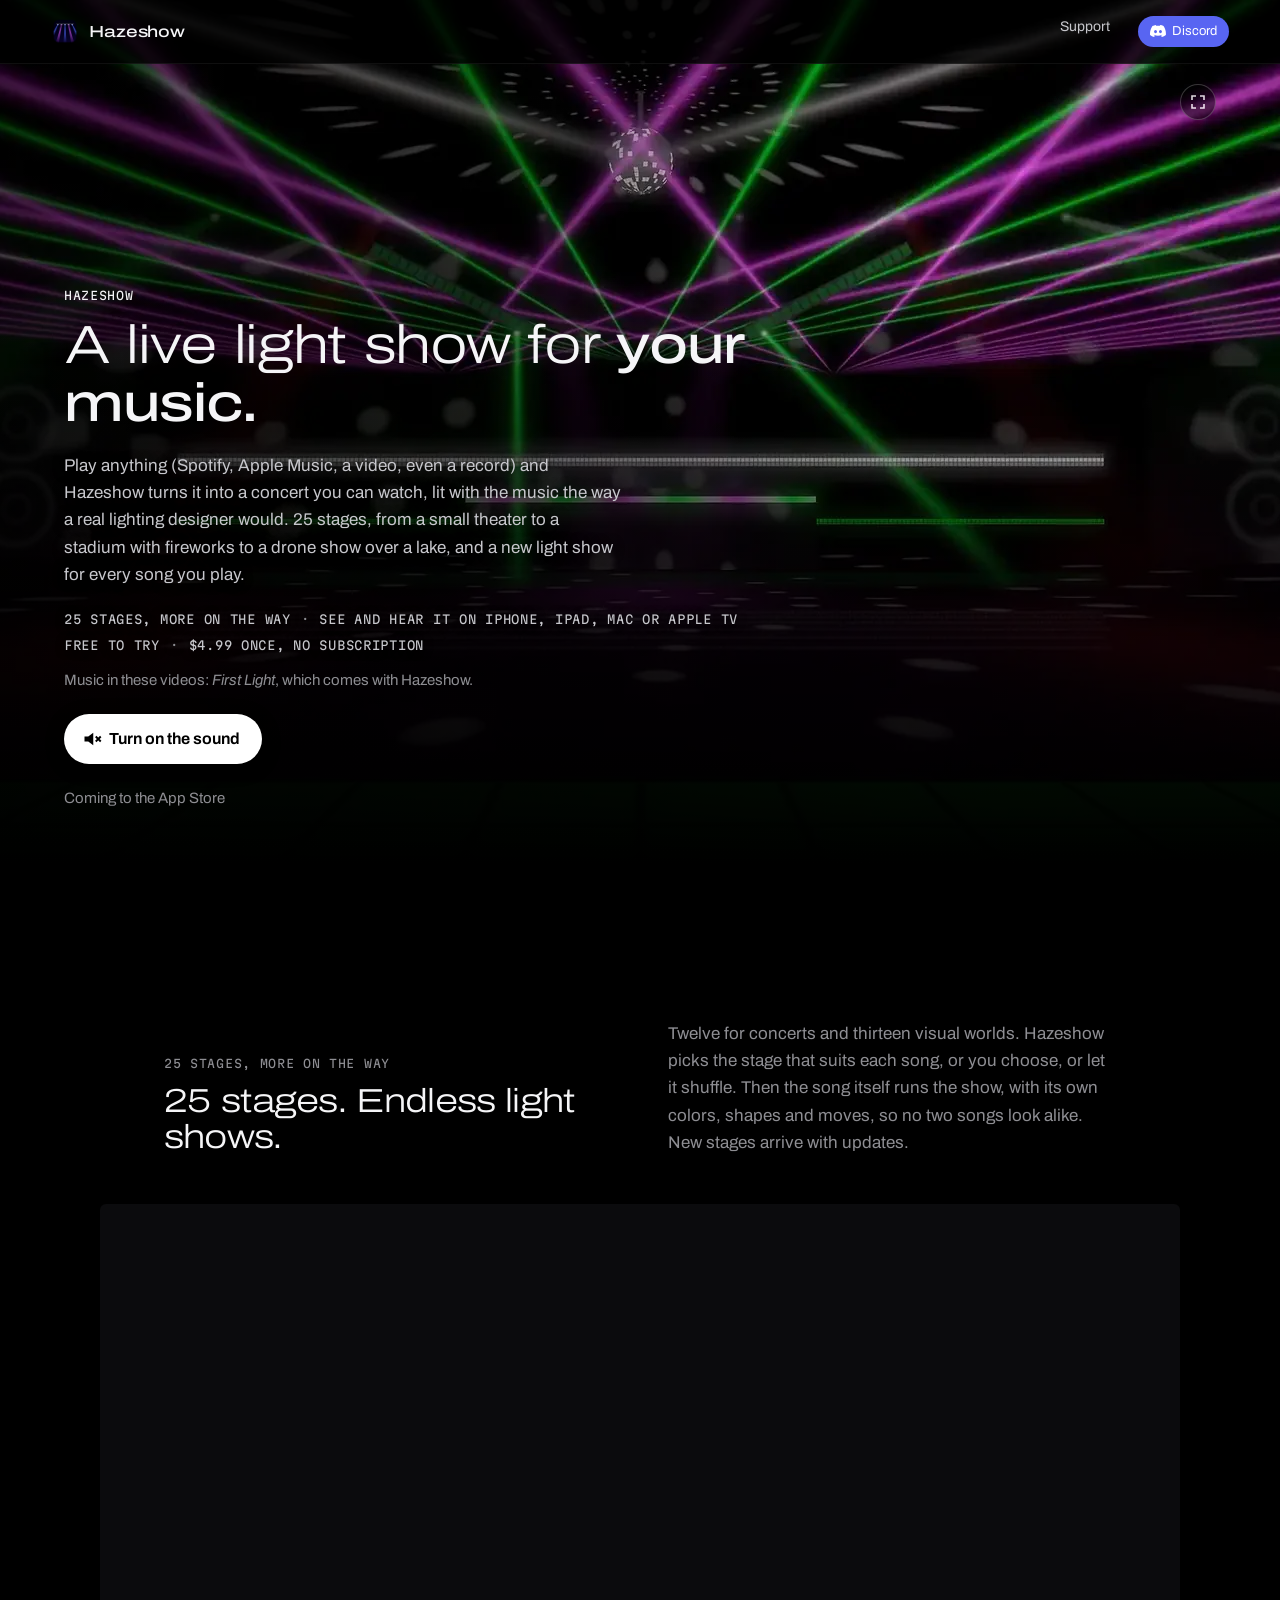
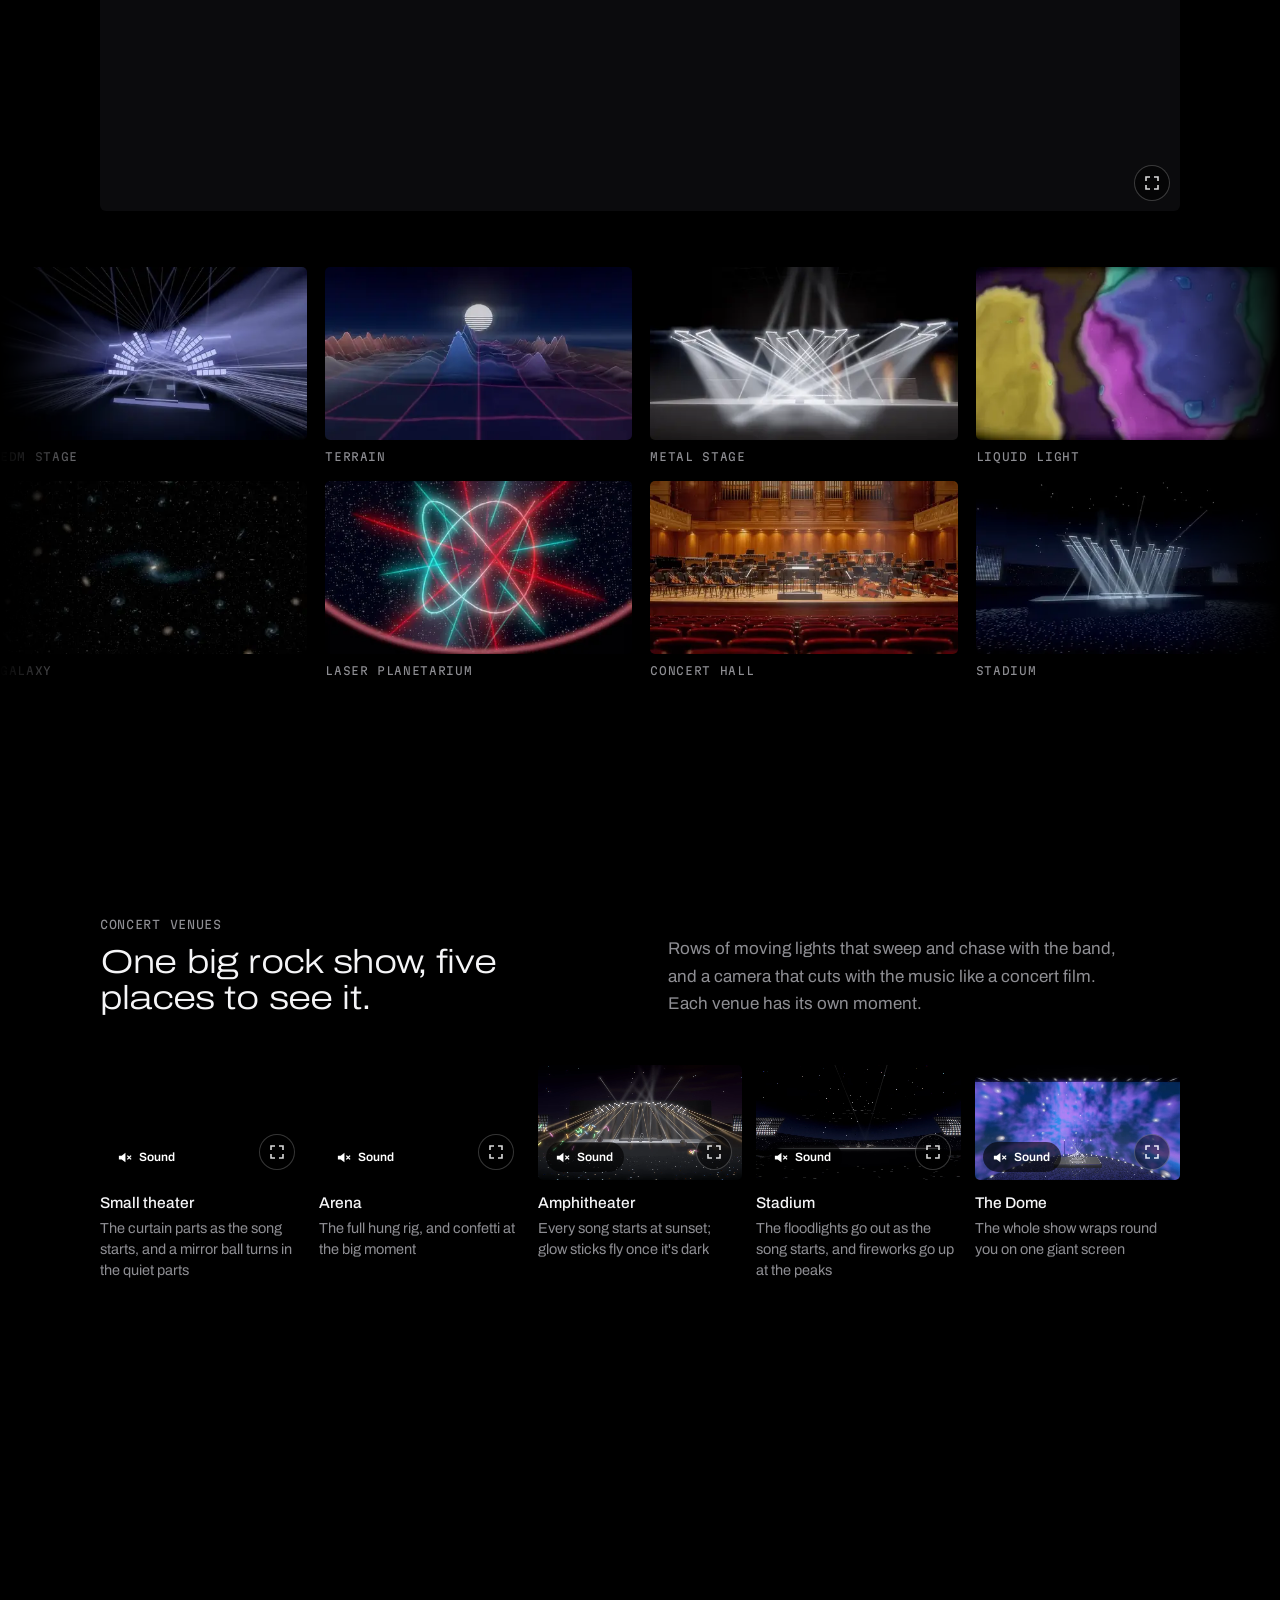
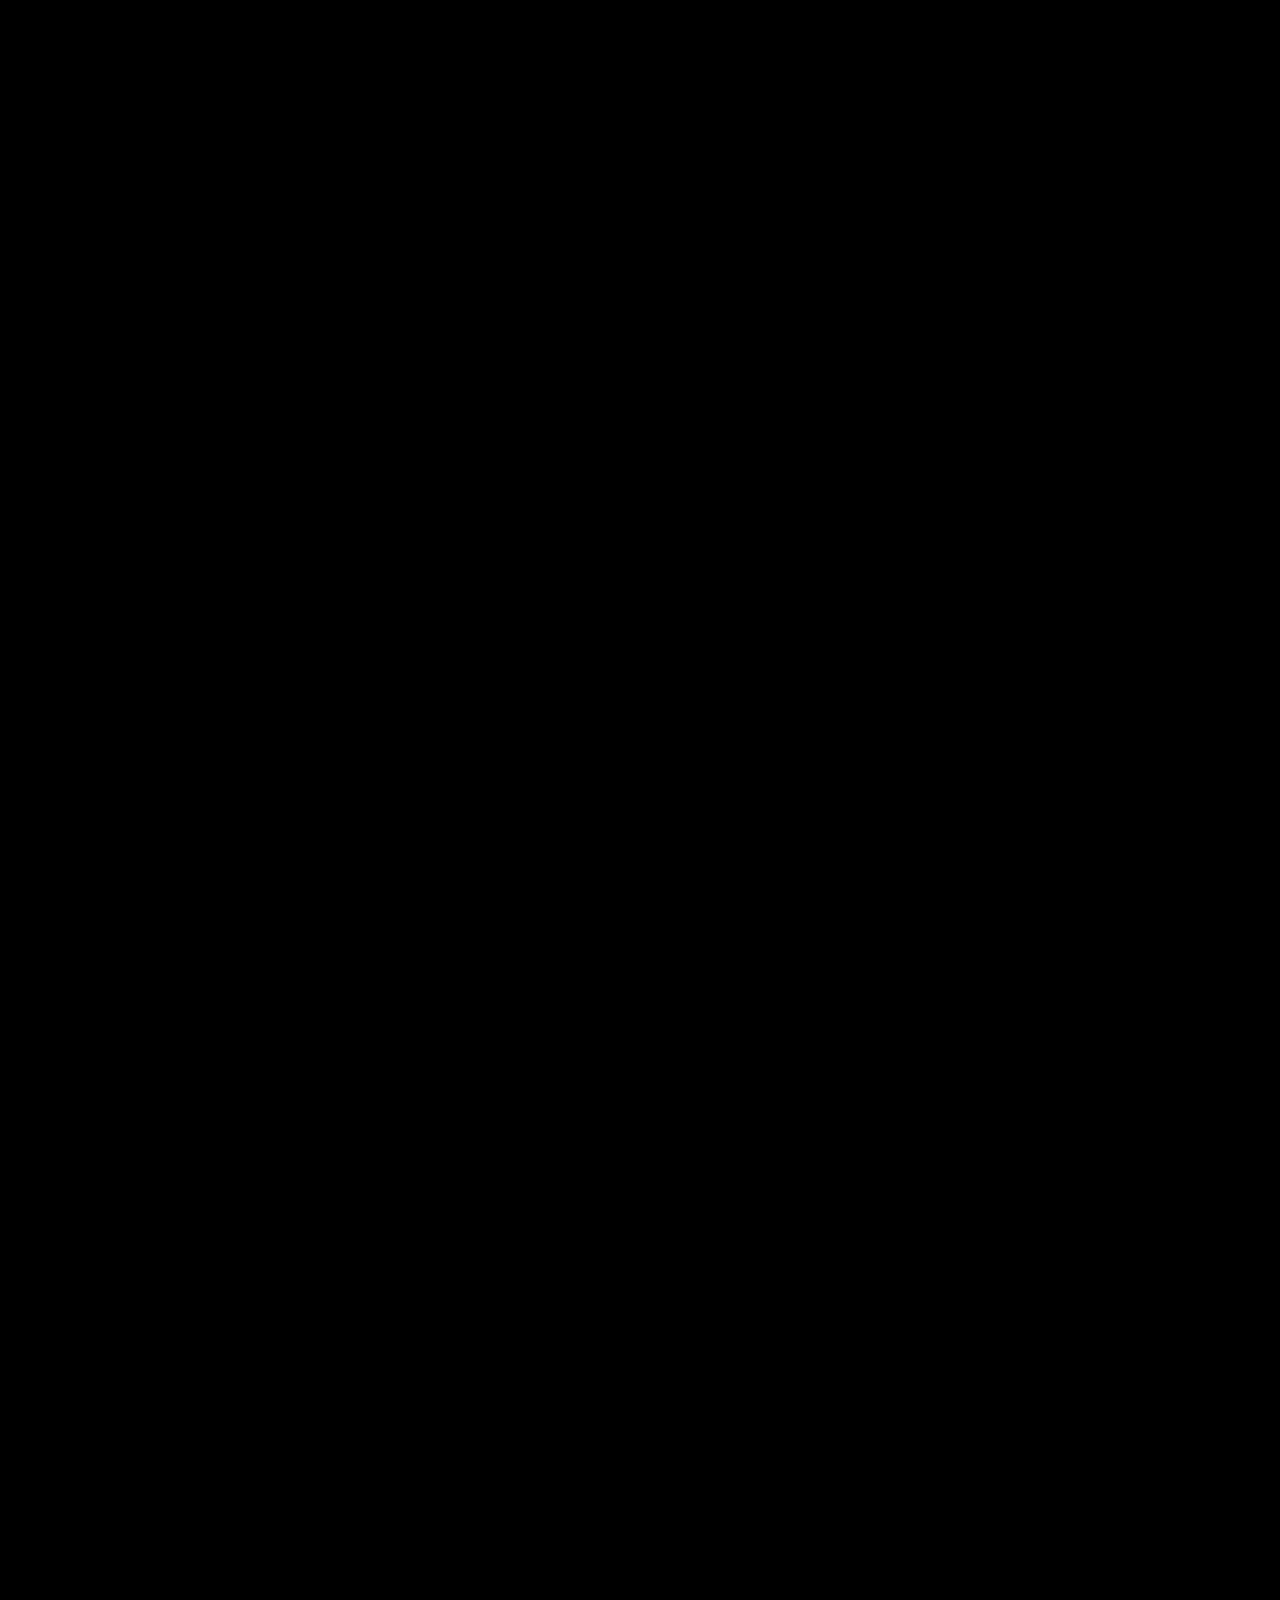
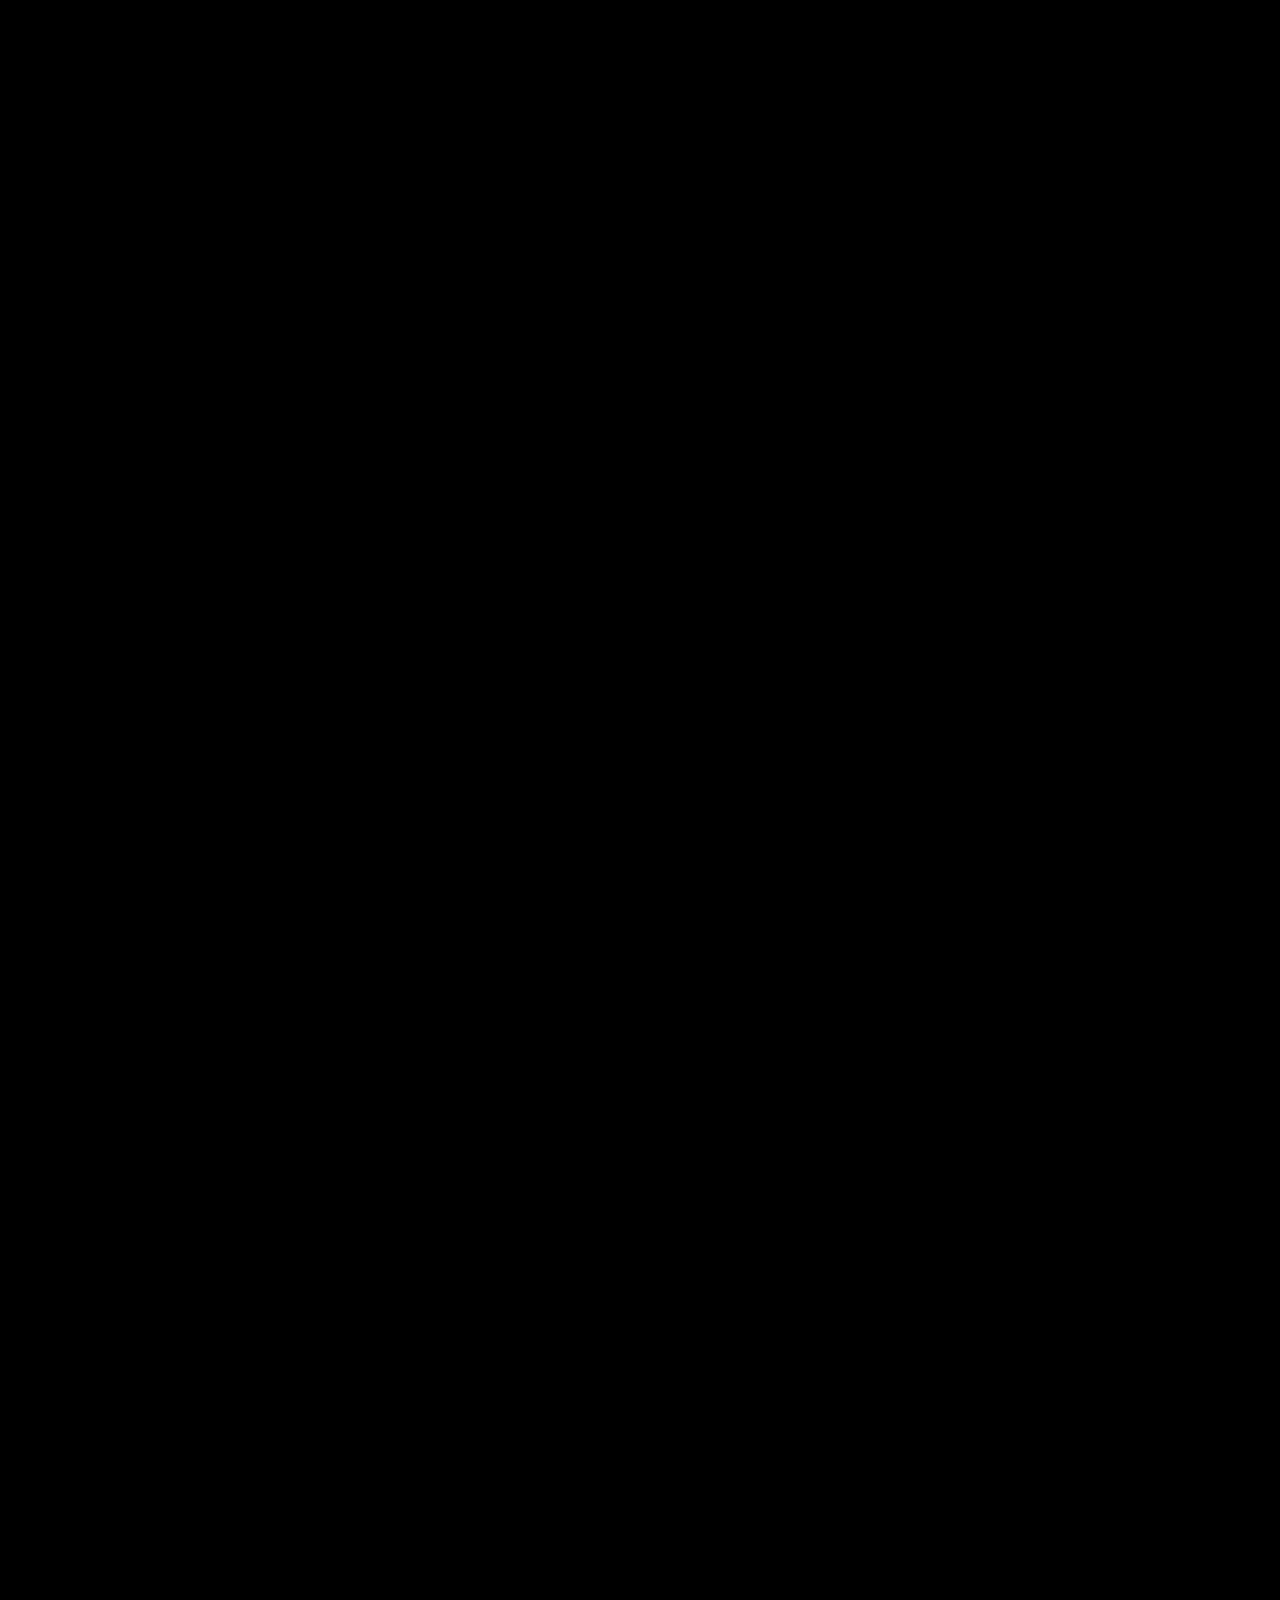
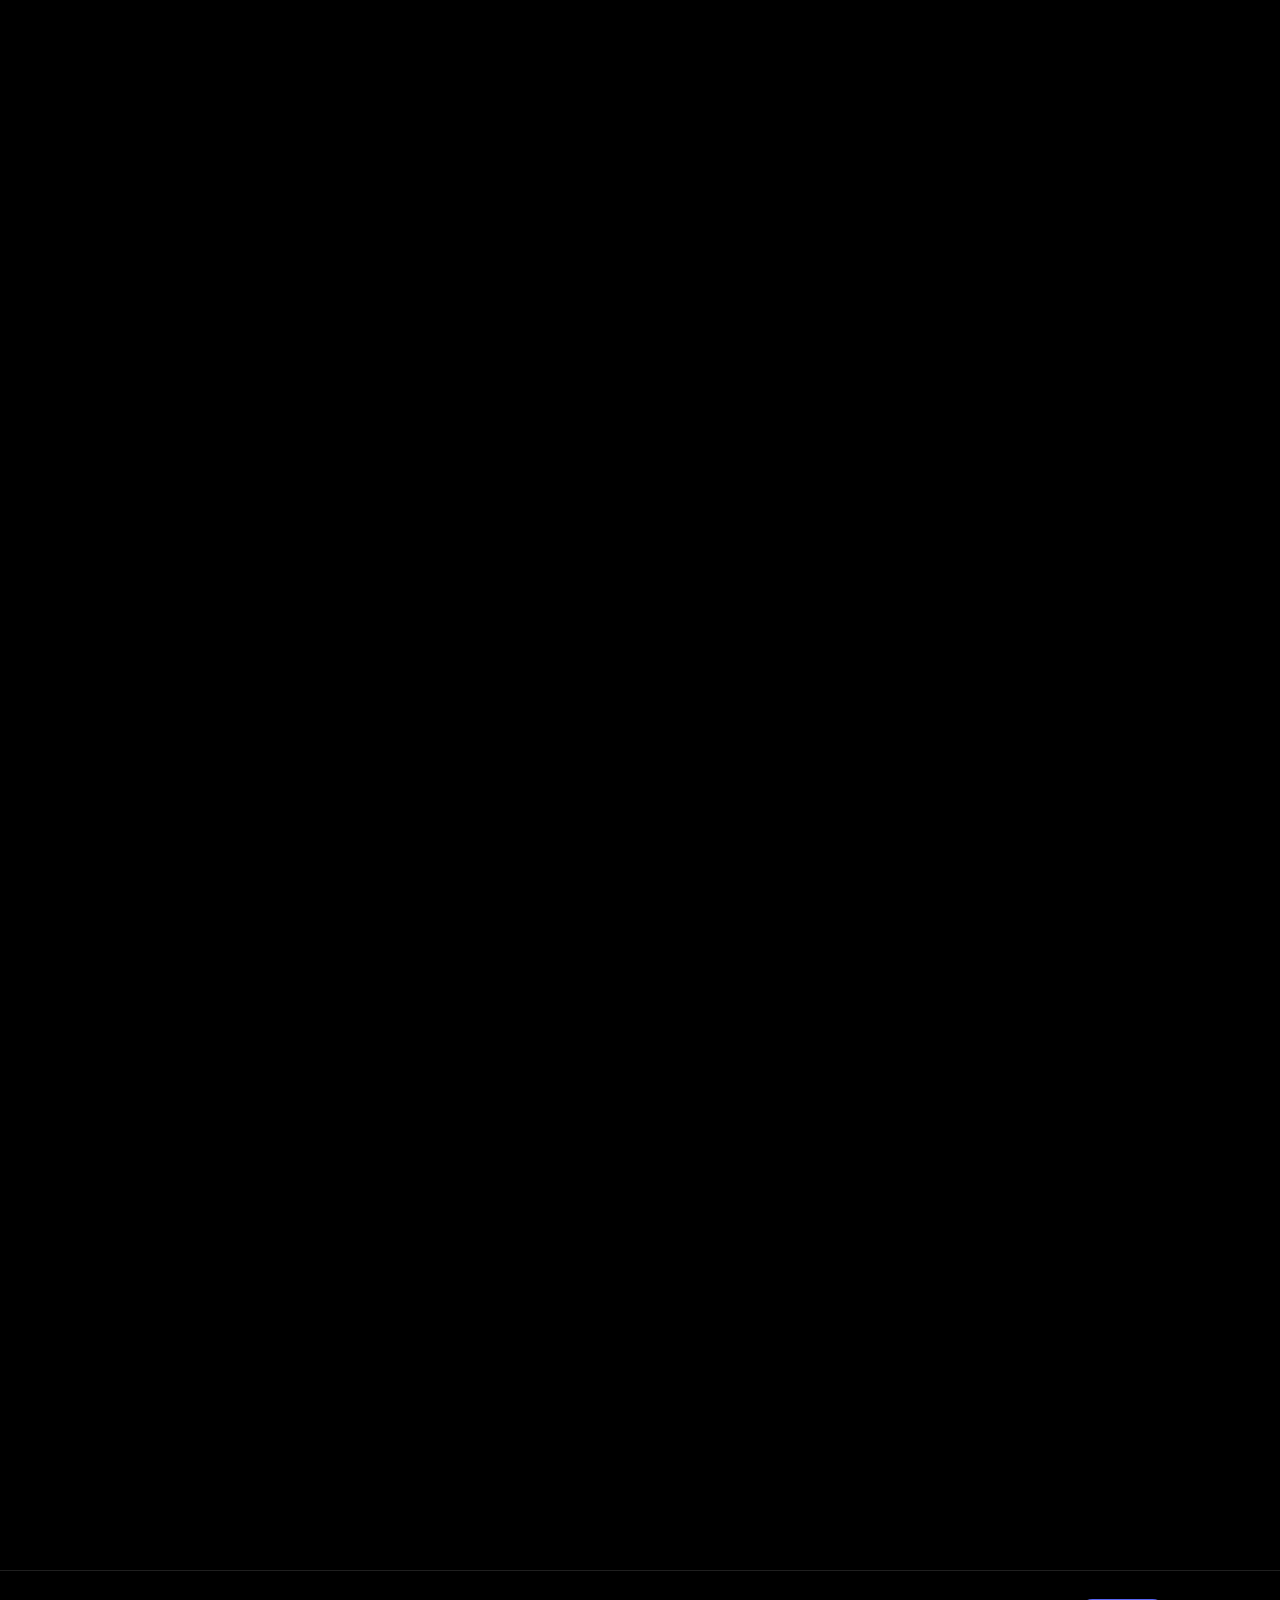
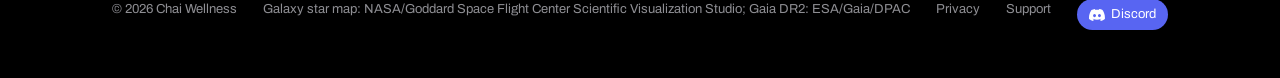
==== commit 447724ea: "American spelling" ====
--- a/index.html
+++ b/index.html
@@ -57,7 +57,7 @@
   <div class="modes-head">
     <div><div class="label">25 stages, more on the way</div>
     <h2>25 stages. Endless light shows.</h2></div>
-    <p>Twelve for concerts and thirteen visual worlds. Hazeshow picks the stage that suits each song, or you choose, or let it shuffle. Then the song itself runs the show, with its own colours, shapes and moves, so no two songs look alike. New stages arrive with updates.</p>
+    <p>Twelve for concerts and thirteen visual worlds. Hazeshow picks the stage that suits each song, or you choose, or let it shuffle. Then the song itself runs the show, with its own colors, shapes and moves, so no two songs look alike. New stages arrive with updates.</p>
   </div>
   <figure class="wall"><video data-inline="wall" muted loop playsinline preload="none" data-poster="img/poster-wall.webp" aria-label="All 25 stages playing at once, each in its own tile with its name"></video></figure>
   <div class="reels">
@@ -131,7 +131,7 @@
     <figure><video data-inline="venue-arena" muted loop playsinline preload="none" data-poster="img/poster-venue-arena.webp" aria-label="An arena rig of moving lights, confetti drifting down over the floor"></video><figcaption><b>Arena</b>The full hung rig, and confetti at the big moment</figcaption></figure>
     <figure><video data-inline="venue-amphitheater" muted loop playsinline preload="none" data-poster="img/poster-venue-amphitheater.webp" aria-label="An open-air stage seen from the lawn at night, glow sticks thrown up over the crowd"></video><figcaption><b>Amphitheater</b>Every song starts at sunset; glow sticks fly once it's dark</figcaption></figure>
     <figure><video data-inline="venue-stadium" muted loop playsinline preload="none" data-poster="img/poster-venue-stadium.webp" aria-label="A stadium at night, fireworks bursting over the far stand behind a huge rig"></video><figcaption><b>Stadium</b>The floodlights go out as the song starts, and fireworks go up at the peaks</figcaption></figure>
-    <figure><video data-inline="venue-dome" muted loop playsinline preload="none" data-poster="img/poster-venue-dome.webp" aria-label="Inside a dome whose whole inner wall is a screen of bright colour, the stage small at its foot"></video><figcaption><b>The Dome</b>The whole show wraps round you on one giant screen</figcaption></figure>
+    <figure><video data-inline="venue-dome" muted loop playsinline preload="none" data-poster="img/poster-venue-dome.webp" aria-label="Inside a dome whose whole inner wall is a screen of bright color, the stage small at its foot"></video><figcaption><b>The Dome</b>The whole show wraps round you on one giant screen</figcaption></figure>
   </div>
 </section>
 
@@ -144,7 +144,7 @@
   <div class="strip cards">
     <figure><img src="img/small/poster-industrial-800.webp" srcset="img/small/poster-industrial-480.webp 480w, img/small/poster-industrial-800.webp 800w" sizes="(max-width: 520px) 100vw, (max-width: 1000px) 50vw, 25vw" data-full="img/poster-industrial.webp" alt="An industrial stage of steel trusses and screens, hard beams cutting through haze" width="1600" height="900" loading="lazy" decoding="async"><figcaption><b>The industrial stage</b>Bare steel, haze and screens, with hard white light cutting through in clean, mechanical shapes. For heavy, driving music.</figcaption></figure>
     <figure><img src="img/small/poster-jazz-800.webp" srcset="img/small/poster-jazz-480.webp 480w, img/small/poster-jazz-800.webp 800w" sizes="(max-width: 520px) 100vw, (max-width: 1000px) 50vw, 25vw" data-full="img/poster-jazz.webp" alt="A grand piano, an upright bass and a drum kit on a small stage against red velvet curtains" width="1600" height="900" loading="lazy" decoding="async"><figcaption><b>The jazz club</b>A grand piano, a bass and drums against red velvet. A warm light finds one player at a time. It never flashes.</figcaption></figure>
-    <figure><img src="img/small/poster-edm-800.webp" srcset="img/small/poster-edm-480.webp 480w, img/small/poster-edm-800.webp 800w" sizes="(max-width: 520px) 100vw, (max-width: 1000px) 50vw, 25vw" data-full="img/poster-edm.webp" alt="A festival stage: a sunburst of LED panels, a video wall and laser fans over the crowd" width="1600" height="900" loading="lazy" decoding="async"><figcaption><b>The EDM stage</b>LED panels in a new shape every song, a video wall and laser fans. One bold colour, then two when the drop lands.</figcaption></figure>
+    <figure><img src="img/small/poster-edm-800.webp" srcset="img/small/poster-edm-480.webp 480w, img/small/poster-edm-800.webp 800w" sizes="(max-width: 520px) 100vw, (max-width: 1000px) 50vw, 25vw" data-full="img/poster-edm.webp" alt="A festival stage: a sunburst of LED panels, a video wall and laser fans over the crowd" width="1600" height="900" loading="lazy" decoding="async"><figcaption><b>The EDM stage</b>LED panels in a new shape every song, a video wall and laser fans. One bold color, then two when the drop lands.</figcaption></figure>
     <figure><img src="img/small/poster-metal-800.webp" srcset="img/small/poster-metal-480.webp 480w, img/small/poster-metal-800.webp 800w" sizes="(max-width: 520px) 100vw, (max-width: 1000px) 50vw, 25vw" data-full="img/poster-metal.webp" alt="A metal stage between walls of amps, flame jets firing along the front" width="1600" height="900" loading="lazy" decoding="async"><figcaption><b>The metal stage</b>Walls of amps and flame jets on the big hits, with a waterfall of sparks for the song's biggest moment.</figcaption></figure>
     <figure><img src="img/small/poster-acoustic-800.webp" srcset="img/small/poster-acoustic-480.webp 480w, img/small/poster-acoustic-800.webp 800w" sizes="(max-width: 520px) 100vw, (max-width: 1000px) 50vw, 25vw" data-full="img/poster-acoustic.webp" alt="A small stage with a stool, a microphone and a guitar under string lights against a brick wall" width="1600" height="900" loading="lazy" decoding="async"><figcaption><b>The acoustic stage</b>A stool, a mic and string lights in a small brick room. The spotlight swells with the voice.</figcaption></figure>
     <figure><img src="img/small/poster-club-800.webp" srcset="img/small/poster-club-480.webp 480w, img/small/poster-club-800.webp 800w" sizes="(max-width: 520px) 100vw, (max-width: 1000px) 50vw, 25vw" data-full="img/poster-club.webp" alt="A club with an LED wall, lasers and an LED dance floor" width="1600" height="900" loading="lazy" decoding="async"><figcaption><b>The club</b>A video wall, lasers and a dance floor that lights up with the track. It goes dark before the drop, then everything hits at once.</figcaption></figure>
@@ -159,17 +159,17 @@
     <p>Thirteen visuals drawn by the song as it plays: every note becomes a star, a flower, a drop of ink, a brush stroke, a laser, a jet of water or a drone in the sky.</p>
   </div>
   <div class="strip cards visuals">
-    <figure><img src="img/small/poster-strip-liquid-800.webp" srcset="img/small/poster-strip-liquid-480.webp 480w, img/small/poster-strip-liquid-800.webp 800w" sizes="(max-width: 520px) 100vw, (max-width: 1000px) 50vw, 25vw" data-full="img/poster-strip-liquid.webp" alt="Coloured oils floating in water" width="1280" height="720" loading="lazy" decoding="async"><figcaption><b>Liquid light</b>Coloured oils in water, like a 1960s light show</figcaption></figure>
+    <figure><img src="img/small/poster-strip-liquid-800.webp" srcset="img/small/poster-strip-liquid-480.webp 480w, img/small/poster-strip-liquid-800.webp 800w" sizes="(max-width: 520px) 100vw, (max-width: 1000px) 50vw, 25vw" data-full="img/poster-strip-liquid.webp" alt="Colored oils floating in water" width="1280" height="720" loading="lazy" decoding="async"><figcaption><b>Liquid light</b>Colored oils in water, like a 1960s light show</figcaption></figure>
     <figure><img src="img/small/poster-strip-ink-800.webp" srcset="img/small/poster-strip-ink-480.webp 480w, img/small/poster-strip-ink-800.webp 800w" sizes="(max-width: 520px) 100vw, (max-width: 1000px) 50vw, 25vw" data-full="img/poster-strip-ink.webp" alt="Ink curling through dark water" width="1280" height="720" loading="lazy" decoding="async"><figcaption><b>Ink</b>Drops of ink curling through dark water</figcaption></figure>
     <figure><img src="img/small/poster-strip-galaxy-800.webp" srcset="img/small/poster-strip-galaxy-480.webp 480w, img/small/poster-strip-galaxy-800.webp 800w" sizes="(max-width: 520px) 100vw, (max-width: 1000px) 50vw, 25vw" data-full="img/poster-strip-galaxy.webp" alt="A spiral galaxy, the view pulling back until it is one of thousands" width="1280" height="720" loading="lazy" decoding="async"><figcaption><b>Galaxy</b>Pulls back over the song until it's one of thousands</figcaption></figure>
     <figure><img src="img/small/poster-strip-terrain-800.webp" srcset="img/small/poster-strip-terrain-480.webp 480w, img/small/poster-strip-terrain-800.webp 800w" sizes="(max-width: 520px) 100vw, (max-width: 1000px) 50vw, 25vw" data-full="img/poster-strip-terrain.webp" alt="Neon hills rolling toward a striped sun" width="1280" height="720" loading="lazy" decoding="async"><figcaption><b>Terrain</b>Neon hills rolling toward a striped sun</figcaption></figure>
     <figure><img src="img/small/poster-strip-garden-800.webp" srcset="img/small/poster-strip-garden-480.webp 480w, img/small/poster-strip-garden-800.webp 800w" sizes="(max-width: 520px) 100vw, (max-width: 1000px) 50vw, 25vw" data-full="img/poster-strip-garden.webp" alt="Glowing flowers under a night sky" width="1280" height="720" loading="lazy" decoding="async"><figcaption><b>Garden</b>A flower for every note, glowing under the night sky</figcaption></figure>
     <figure><img src="img/small/poster-strip-painting-800.webp" srcset="img/small/poster-strip-painting-480.webp 480w, img/small/poster-strip-painting-800.webp 800w" sizes="(max-width: 520px) 100vw, (max-width: 1000px) 50vw, 25vw" data-full="img/poster-strip-painting.webp" alt="A canvas of brush strokes with a sung line brushed in" width="1280" height="720" loading="lazy" decoding="async"><figcaption><b>Painting</b>Brush strokes, with the words brushed in as they're sung</figcaption></figure>
-    <figure><img src="img/small/poster-strip-kaleidoscope-800.webp" srcset="img/small/poster-strip-kaleidoscope-480.webp 480w, img/small/poster-strip-kaleidoscope-800.webp 800w" sizes="(max-width: 520px) 100vw, (max-width: 1000px) 50vw, 25vw" data-full="img/poster-strip-kaleidoscope.webp" alt="Shards of coloured glass turning in a kaleidoscope" width="1280" height="720" loading="lazy" decoding="async"><figcaption><b>Kaleidoscope</b>Shards of coloured glass turning with the beat</figcaption></figure>
+    <figure><img src="img/small/poster-strip-kaleidoscope-800.webp" srcset="img/small/poster-strip-kaleidoscope-480.webp 480w, img/small/poster-strip-kaleidoscope-800.webp 800w" sizes="(max-width: 520px) 100vw, (max-width: 1000px) 50vw, 25vw" data-full="img/poster-strip-kaleidoscope.webp" alt="Shards of colored glass turning in a kaleidoscope" width="1280" height="720" loading="lazy" decoding="async"><figcaption><b>Kaleidoscope</b>Shards of colored glass turning with the beat</figcaption></figure>
     <figure><img src="img/small/poster-strip-planetarium-800.webp" srcset="img/small/poster-strip-planetarium-480.webp 480w, img/small/poster-strip-planetarium-800.webp 800w" sizes="(max-width: 520px) 100vw, (max-width: 1000px) 50vw, 25vw" data-full="img/poster-strip-planetarium.webp" alt="Laser figures drawn across a dome of stars" width="1280" height="720" loading="lazy" decoding="async"><figcaption><b>Laser planetarium</b>Laser figures drawn across a dome of stars</figcaption></figure>
     <figure><img src="img/small/poster-strip-sculptures-800.webp" srcset="img/small/poster-strip-sculptures-480.webp 480w, img/small/poster-strip-sculptures-800.webp 800w" sizes="(max-width: 520px) 100vw, (max-width: 1000px) 50vw, 25vw" data-full="img/poster-strip-sculptures.webp" alt="Hundreds of lights hanging on wires, rising and falling in waves" width="1280" height="720" loading="lazy" decoding="async"><figcaption><b>Light sculptures</b>Hundreds of lights on wires, rising and falling in waves</figcaption></figure>
     <figure><img src="img/small/poster-strip-fountains-800.webp" srcset="img/small/poster-strip-fountains-480.webp 480w, img/small/poster-strip-fountains-800.webp 800w" sizes="(max-width: 520px) 100vw, (max-width: 1000px) 50vw, 25vw" data-full="img/poster-strip-fountains.webp" alt="Water jets dancing on a lake at night" width="1280" height="720" loading="lazy" decoding="async"><figcaption><b>Fountain show</b>Water jets on a lake, with a different finale every song</figcaption></figure>
-    <figure><img src="img/small/poster-strip-aurora-800.webp" srcset="img/small/poster-strip-aurora-480.webp 480w, img/small/poster-strip-aurora-800.webp 800w" sizes="(max-width: 520px) 100vw, (max-width: 1000px) 50vw, 25vw" data-full="img/poster-strip-aurora.webp" alt="Painted clouds of every colour, lit by a low sun" width="1280" height="720" loading="lazy" decoding="async"><figcaption><b>Aurora</b>Drifting through a sky of impossible colours, for calm music</figcaption></figure>
+    <figure><img src="img/small/poster-strip-aurora-800.webp" srcset="img/small/poster-strip-aurora-480.webp 480w, img/small/poster-strip-aurora-800.webp 800w" sizes="(max-width: 520px) 100vw, (max-width: 1000px) 50vw, 25vw" data-full="img/poster-strip-aurora.webp" alt="Painted clouds of every color, lit by a low sun" width="1280" height="720" loading="lazy" decoding="async"><figcaption><b>Aurora</b>Drifting through a sky of impossible colors, for calm music</figcaption></figure>
     <figure><img src="img/small/poster-strip-wormhole-800.webp" srcset="img/small/poster-strip-wormhole-480.webp 480w, img/small/poster-strip-wormhole-800.webp 800w" sizes="(max-width: 520px) 100vw, (max-width: 1000px) 50vw, 25vw" data-full="img/poster-strip-wormhole.webp" alt="A flight through a tunnel of light in space" width="1280" height="720" loading="lazy" decoding="async"><figcaption><b>Wormhole</b>A flight through light that goes faster as the music builds</figcaption></figure>
     <figure><img src="img/small/poster-strip-drones-800.webp" srcset="img/small/poster-strip-drones-480.webp 480w, img/small/poster-strip-drones-800.webp 800w" sizes="(max-width: 520px) 100vw, (max-width: 1000px) 50vw, 25vw" data-full="img/poster-strip-drones.webp" alt="Hundreds of lit drones forming a picture in the night sky" width="1280" height="720" loading="lazy" decoding="async"><figcaption><b>Drone show</b>Hundreds of drones in the sky, now and then spelling a word from the song</figcaption></figure>
   </div>
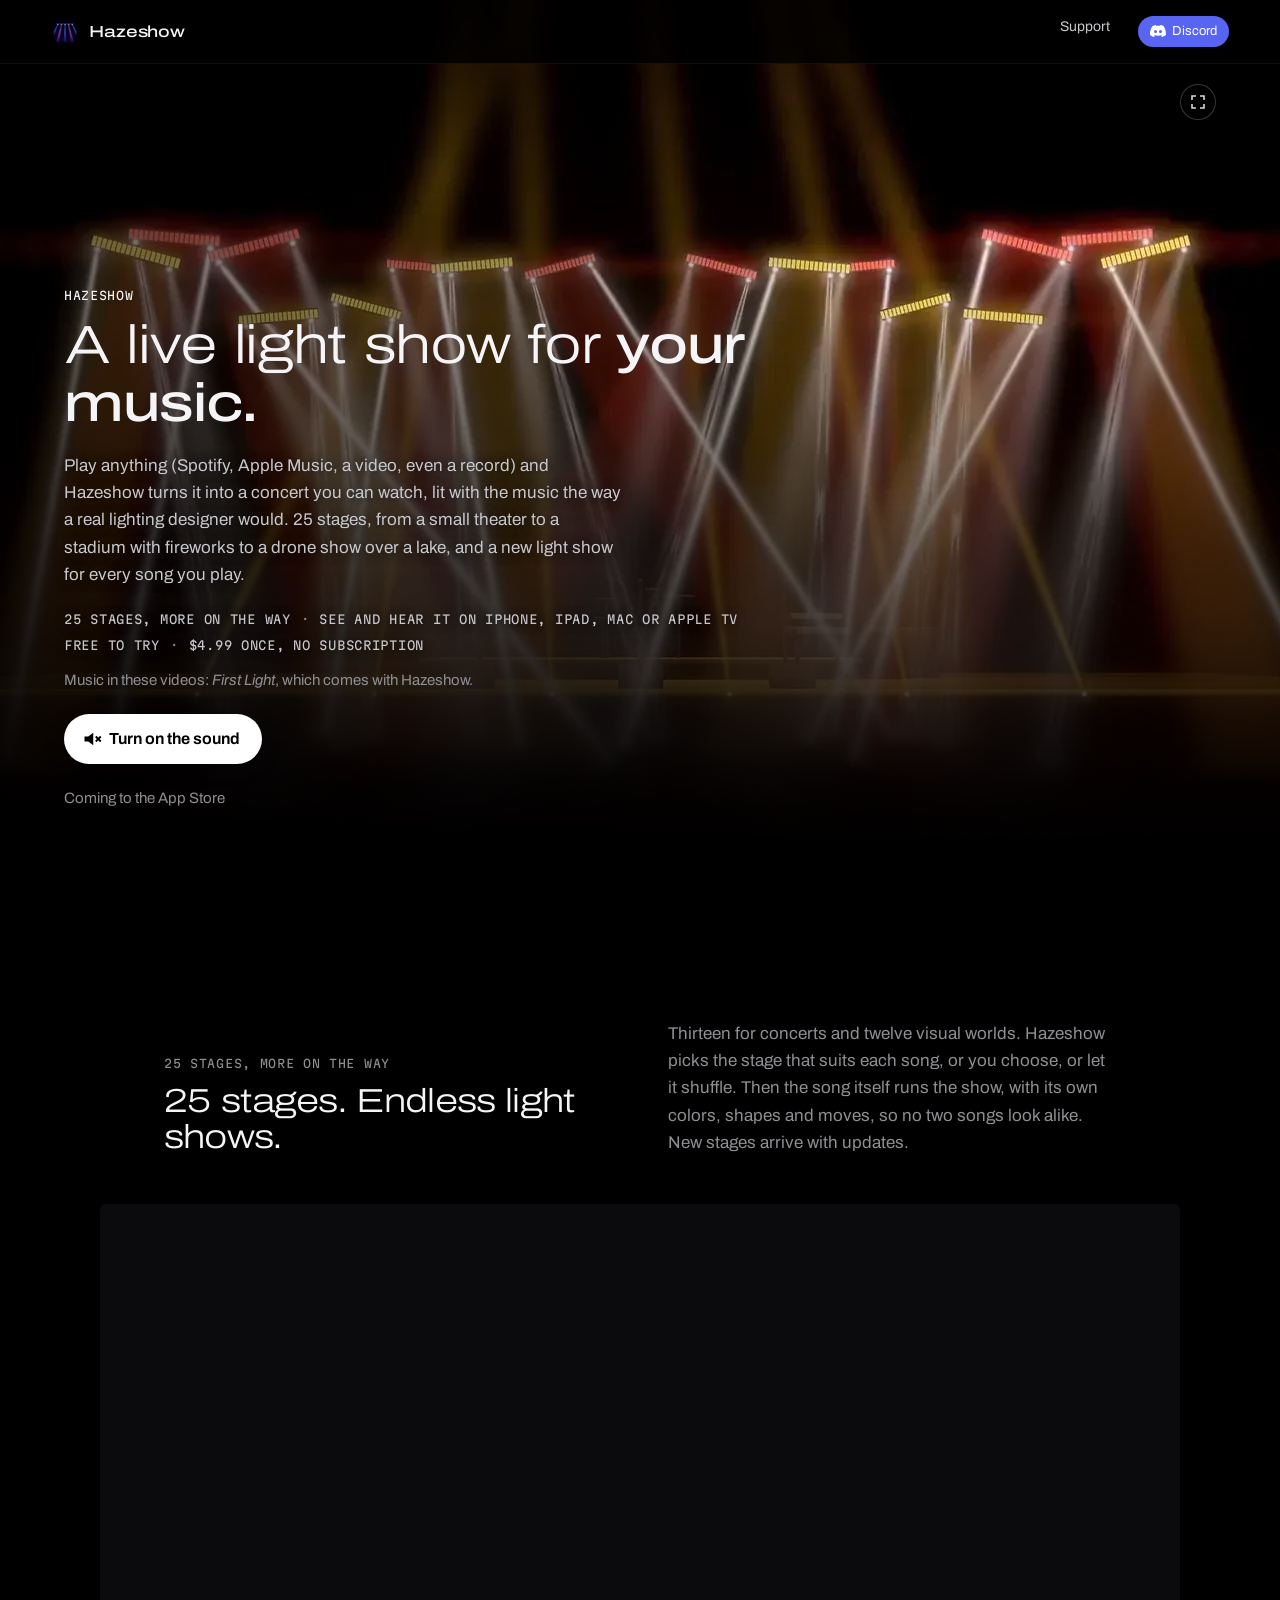
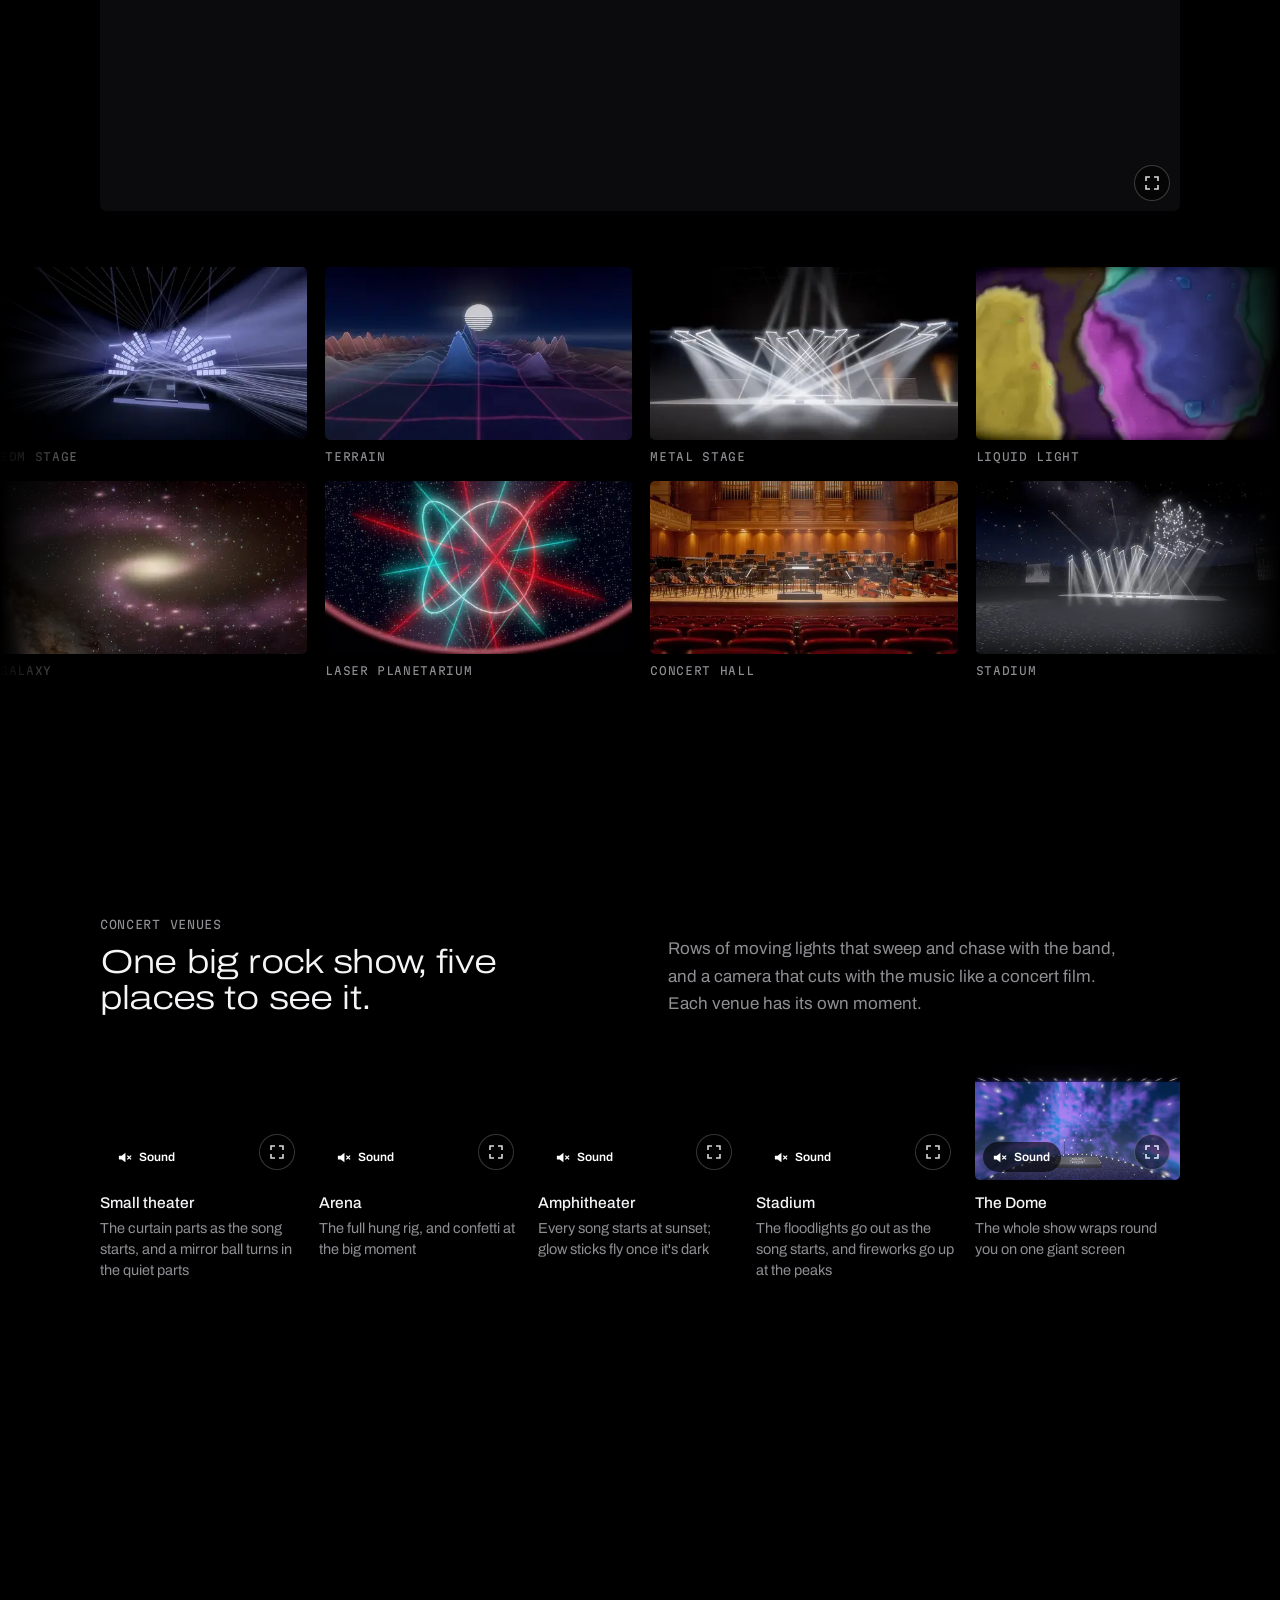
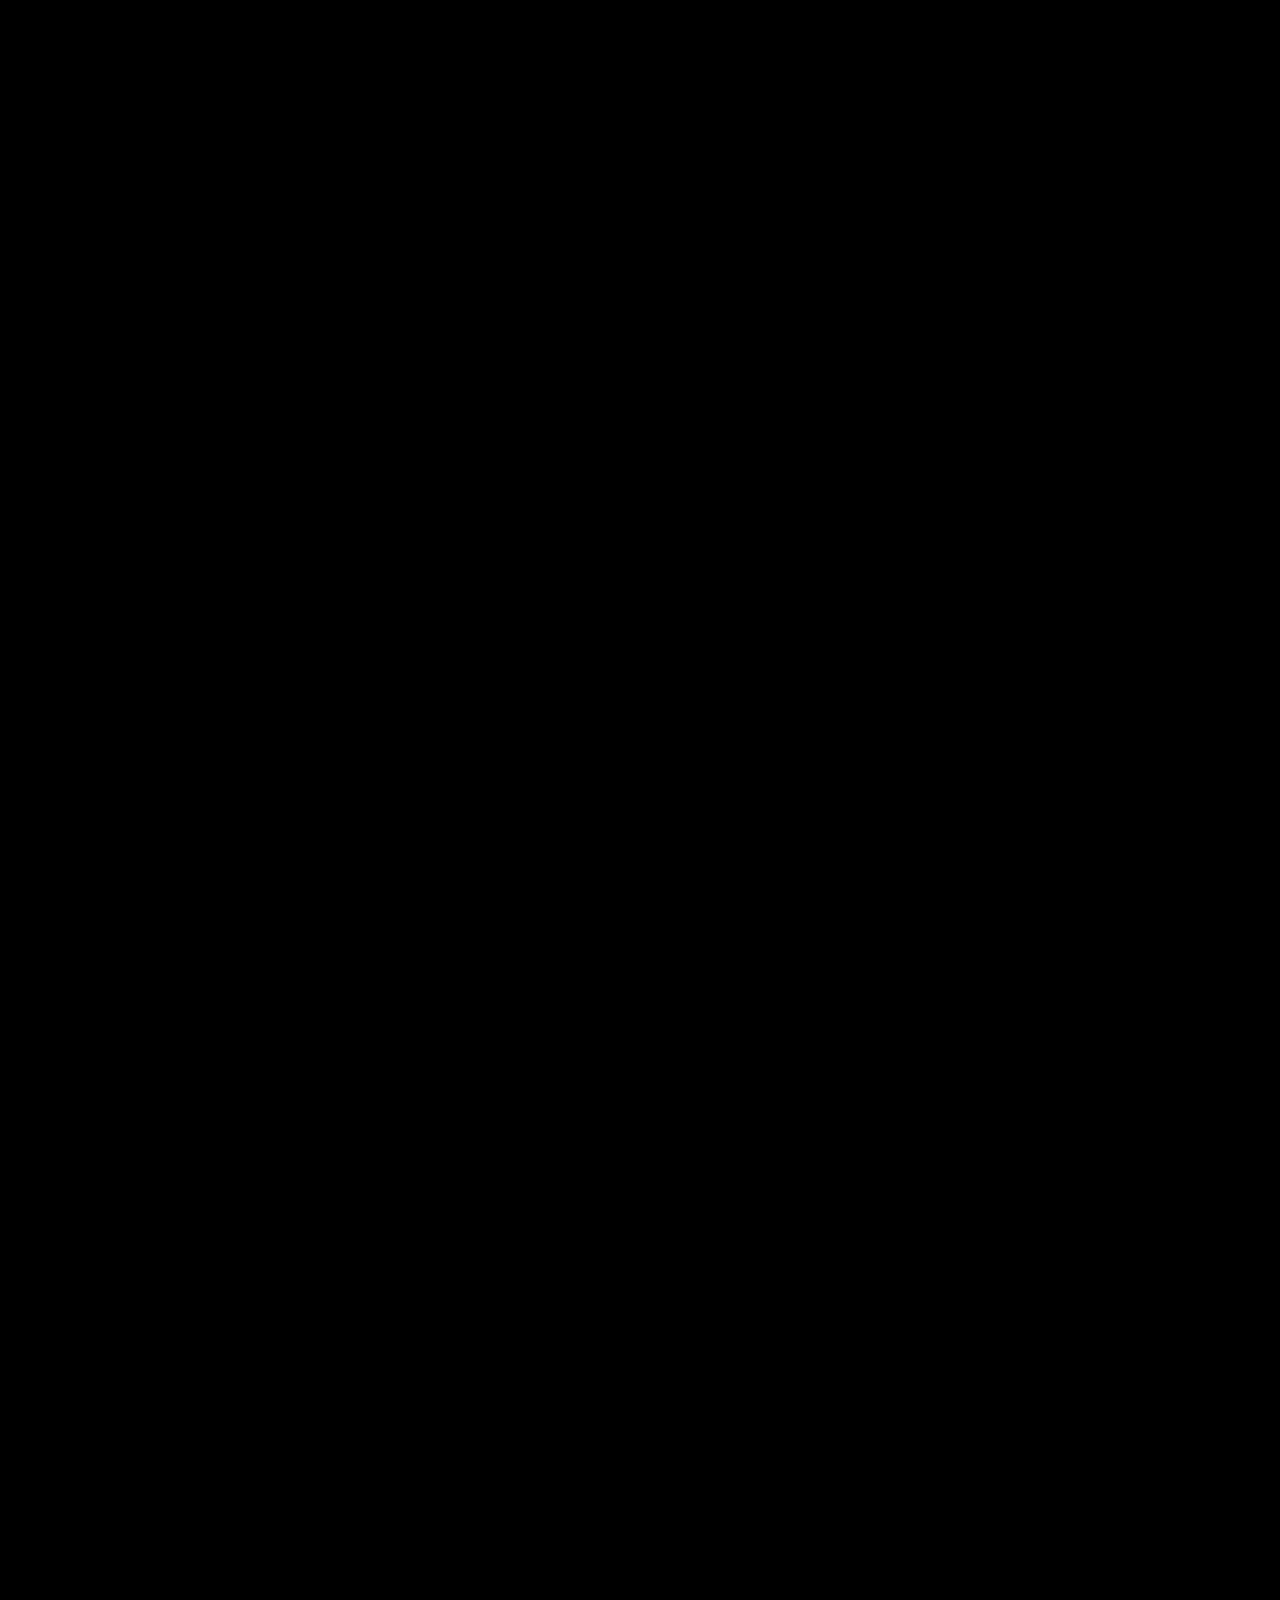
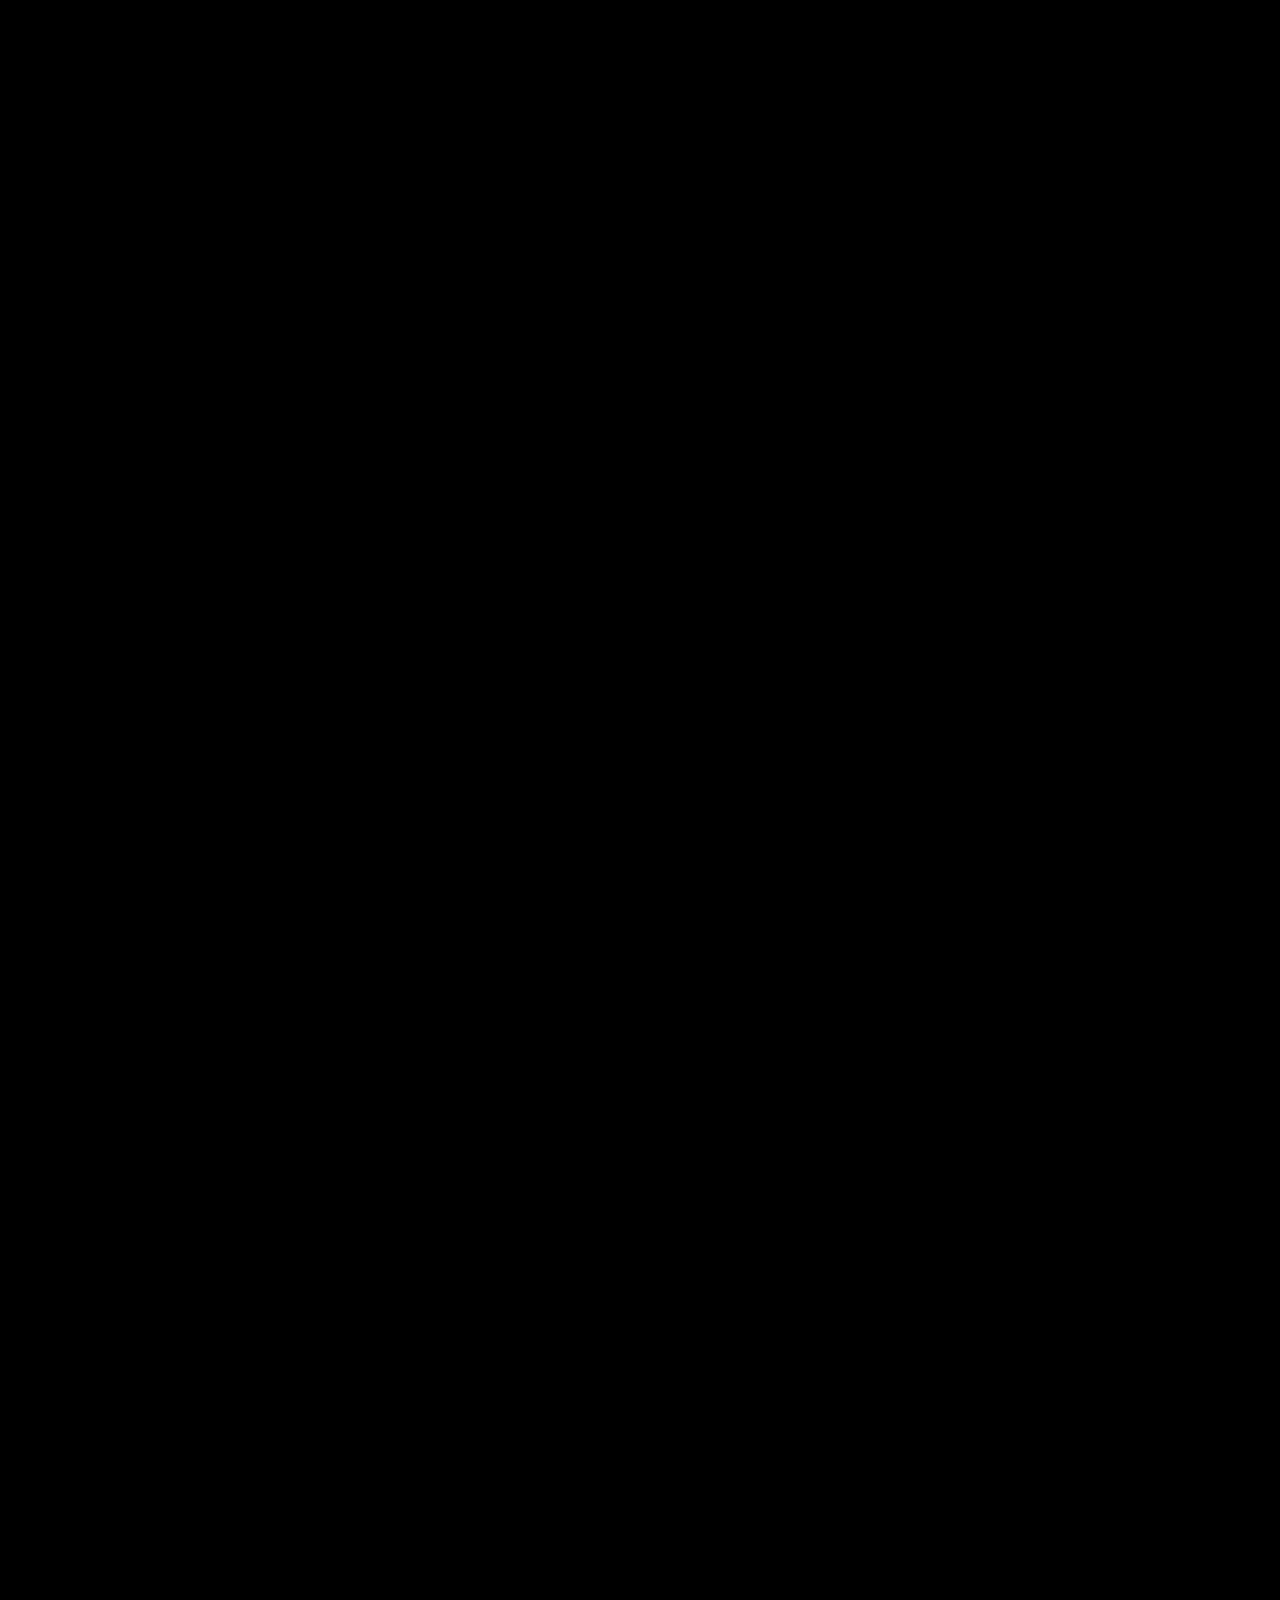
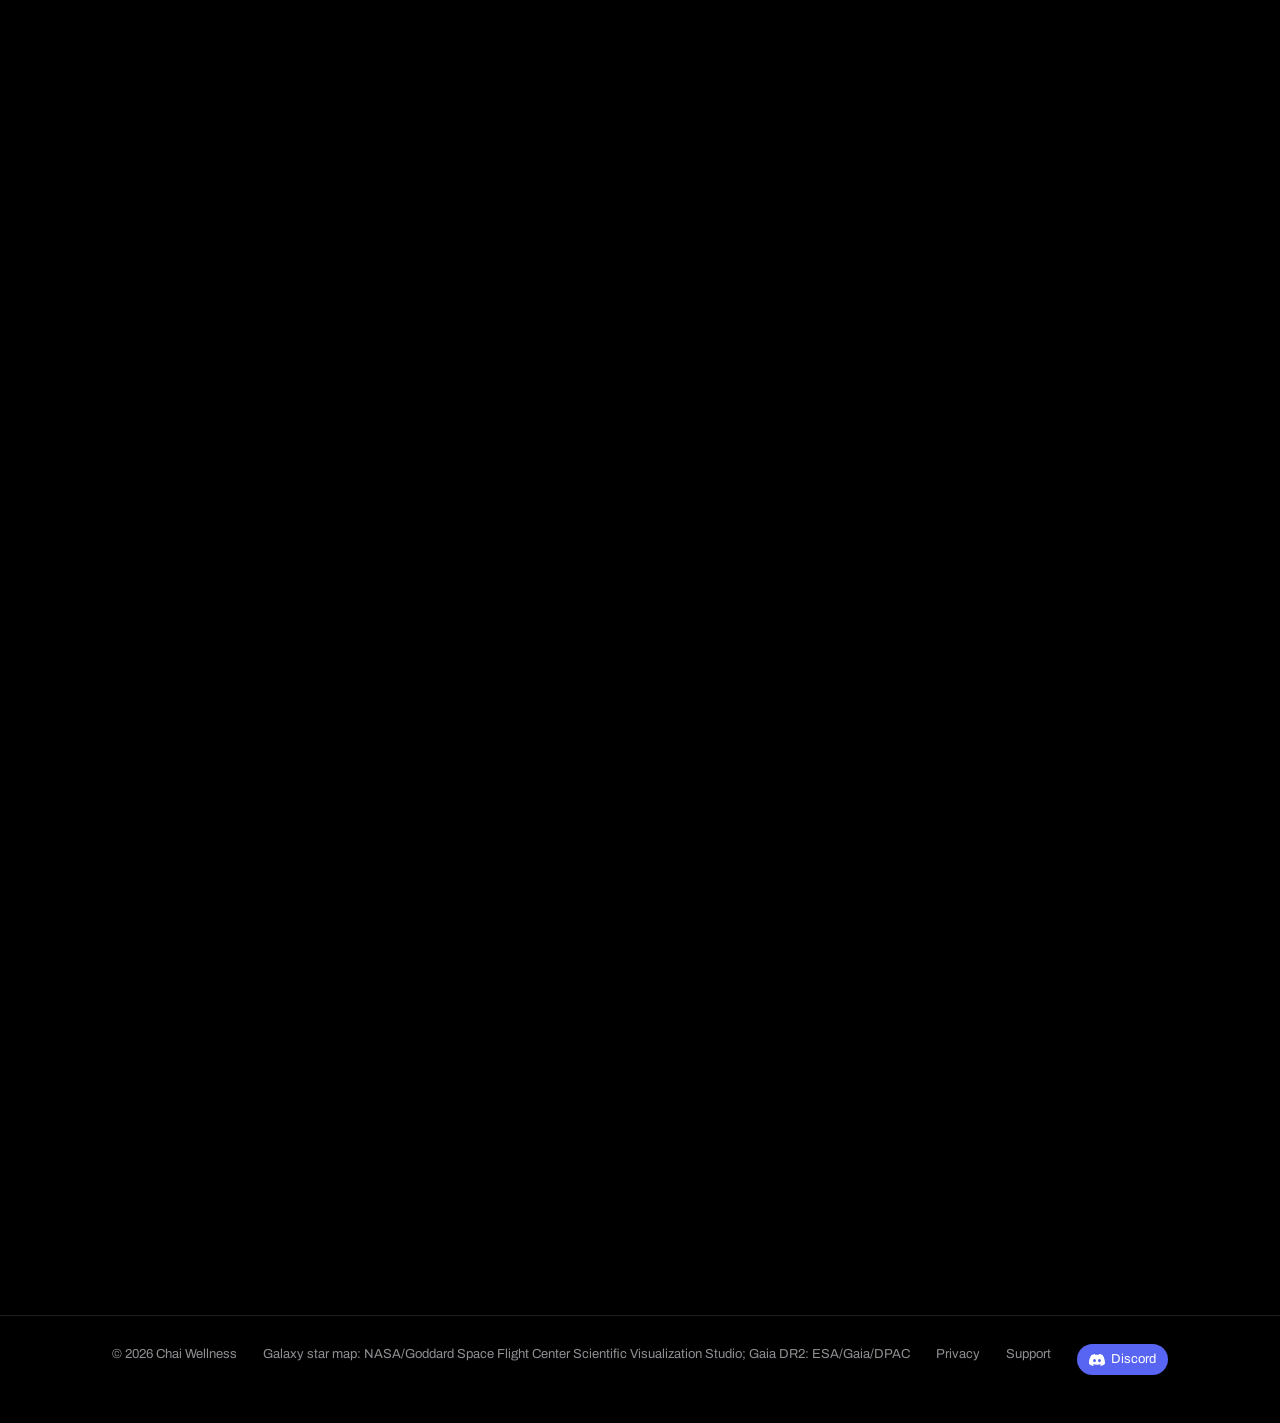
==== commit 90c82cac: "Block Party in, garden out: the final 25 stages, new films, posters and video wall" ====
--- a/index.html
+++ b/index.html
@@ -57,7 +57,7 @@
   <div class="modes-head">
     <div><div class="label">25 stages, more on the way</div>
     <h2>25 stages. Endless light shows.</h2></div>
-    <p>Twelve for concerts and thirteen visual worlds. Hazeshow picks the stage that suits each song, or you choose, or let it shuffle. Then the song itself runs the show, with its own colors, shapes and moves, so no two songs look alike. New stages arrive with updates.</p>
+    <p>Thirteen for concerts and twelve visual worlds. Hazeshow picks the stage that suits each song, or you choose, or let it shuffle. Then the song itself runs the show, with its own colors, shapes and moves, so no two songs look alike. New stages arrive with updates.</p>
   </div>
   <figure class="wall"><video data-inline="wall" muted loop playsinline preload="none" data-poster="img/poster-wall.webp" aria-label="All 25 stages playing at once, each in its own tile with its name"></video></figure>
   <div class="reels">
@@ -99,7 +99,7 @@
       <figure><img src="img/small/drones-800.webp" srcset="img/small/drones-480.webp 480w, img/small/drones-800.webp 800w" sizes="clamp(230px, 24vw, 400px)" data-full="img/montage/drones.webp" alt="Drone show: one of its looks" width="1280" height="720" loading="lazy" decoding="async"><figcaption>Drone show</figcaption></figure>
       <figure><img src="img/small/theater50-800.webp" srcset="img/small/theater50-480.webp 480w, img/small/theater50-800.webp 800w" sizes="clamp(230px, 24vw, 400px)" data-full="img/montage/theater50.webp" alt="Small theater: one of its looks" width="1280" height="720" loading="lazy" decoding="async"><figcaption>Small theater</figcaption></figure>
       <figure><img src="img/small/industrial50-800.webp" srcset="img/small/industrial50-480.webp 480w, img/small/industrial50-800.webp 800w" sizes="clamp(230px, 24vw, 400px)" data-full="img/montage/industrial50.webp" alt="Industrial stage: one of its looks" width="1280" height="720" loading="lazy" decoding="async"><figcaption>Industrial stage</figcaption></figure>
-      <figure><img src="img/small/garden70-800.webp" srcset="img/small/garden70-480.webp 480w, img/small/garden70-800.webp 800w" sizes="clamp(230px, 24vw, 400px)" data-full="img/montage/garden70.webp" alt="Garden: one of its looks" width="1280" height="720" loading="lazy" decoding="async"><figcaption>Garden</figcaption></figure>
+      <figure><img src="img/small/blockparty70-800.webp" srcset="img/small/blockparty70-480.webp 480w, img/small/blockparty70-800.webp 800w" sizes="clamp(230px, 24vw, 400px)" data-full="img/montage/blockparty70.webp" alt="Block Party: one of its looks" width="1280" height="720" loading="lazy" decoding="async"><figcaption>Block Party</figcaption></figure>
       <figure><img src="img/small/sculptures50-800.webp" srcset="img/small/sculptures50-480.webp 480w, img/small/sculptures50-800.webp 800w" sizes="clamp(230px, 24vw, 400px)" data-full="img/montage/sculptures50.webp" alt="Light sculptures: one of its looks" width="1280" height="720" loading="lazy" decoding="async"><figcaption>Light sculptures</figcaption></figure>
       <figure><img src="img/small/painting80-800.webp" srcset="img/small/painting80-480.webp 480w, img/small/painting80-800.webp 800w" sizes="clamp(230px, 24vw, 400px)" data-full="img/montage/painting80.webp" alt="Painting: one of its looks" width="1280" height="720" loading="lazy" decoding="async"><figcaption>Painting</figcaption></figure>
       <figure><img src="img/small/amphitheater60-800.webp" srcset="img/small/amphitheater60-480.webp 480w, img/small/amphitheater60-800.webp 800w" sizes="clamp(230px, 24vw, 400px)" data-full="img/montage/amphitheater60.webp" alt="Amphitheater: one of its looks" width="1280" height="720" loading="lazy" decoding="async"><figcaption>Amphitheater</figcaption></figure>
@@ -111,7 +111,7 @@
       <figure aria-hidden="true"><img src="img/small/drones-800.webp" srcset="img/small/drones-480.webp 480w, img/small/drones-800.webp 800w" sizes="clamp(230px, 24vw, 400px)" data-full="img/montage/drones.webp" alt="" width="1280" height="720" loading="lazy" decoding="async"><figcaption>Drone show</figcaption></figure>
       <figure aria-hidden="true"><img src="img/small/theater50-800.webp" srcset="img/small/theater50-480.webp 480w, img/small/theater50-800.webp 800w" sizes="clamp(230px, 24vw, 400px)" data-full="img/montage/theater50.webp" alt="" width="1280" height="720" loading="lazy" decoding="async"><figcaption>Small theater</figcaption></figure>
       <figure aria-hidden="true"><img src="img/small/industrial50-800.webp" srcset="img/small/industrial50-480.webp 480w, img/small/industrial50-800.webp 800w" sizes="clamp(230px, 24vw, 400px)" data-full="img/montage/industrial50.webp" alt="" width="1280" height="720" loading="lazy" decoding="async"><figcaption>Industrial stage</figcaption></figure>
-      <figure aria-hidden="true"><img src="img/small/garden70-800.webp" srcset="img/small/garden70-480.webp 480w, img/small/garden70-800.webp 800w" sizes="clamp(230px, 24vw, 400px)" data-full="img/montage/garden70.webp" alt="" width="1280" height="720" loading="lazy" decoding="async"><figcaption>Garden</figcaption></figure>
+      <figure aria-hidden="true"><img src="img/small/blockparty70-800.webp" srcset="img/small/blockparty70-480.webp 480w, img/small/blockparty70-800.webp 800w" sizes="clamp(230px, 24vw, 400px)" data-full="img/montage/blockparty70.webp" alt="" width="1280" height="720" loading="lazy" decoding="async"><figcaption>Block Party</figcaption></figure>
       <figure aria-hidden="true"><img src="img/small/sculptures50-800.webp" srcset="img/small/sculptures50-480.webp 480w, img/small/sculptures50-800.webp 800w" sizes="clamp(230px, 24vw, 400px)" data-full="img/montage/sculptures50.webp" alt="" width="1280" height="720" loading="lazy" decoding="async"><figcaption>Light sculptures</figcaption></figure>
       <figure aria-hidden="true"><img src="img/small/painting80-800.webp" srcset="img/small/painting80-480.webp 480w, img/small/painting80-800.webp 800w" sizes="clamp(230px, 24vw, 400px)" data-full="img/montage/painting80.webp" alt="" width="1280" height="720" loading="lazy" decoding="async"><figcaption>Painting</figcaption></figure>
       <figure aria-hidden="true"><img src="img/small/amphitheater60-800.webp" srcset="img/small/amphitheater60-480.webp 480w, img/small/amphitheater60-800.webp 800w" sizes="clamp(230px, 24vw, 400px)" data-full="img/montage/amphitheater60.webp" alt="" width="1280" height="720" loading="lazy" decoding="async"><figcaption>Amphitheater</figcaption></figure>
@@ -139,7 +139,7 @@
   <div class="modes-head">
     <div><div class="label">Stages for each kind of music</div>
     <h2>The right room for the song.</h2></div>
-    <p>A solo guitar gets the small room, a symphony the concert hall, a drop the club. Seven more stages, each lit the way that music is lit live.</p>
+    <p>A solo guitar gets the small room, a symphony the concert hall, a drop the club. Eight more stages, each lit the way that music is lit live.</p>
   </div>
   <div class="strip cards">
     <figure><img src="img/small/poster-industrial-800.webp" srcset="img/small/poster-industrial-480.webp 480w, img/small/poster-industrial-800.webp 800w" sizes="(max-width: 520px) 100vw, (max-width: 1000px) 50vw, 25vw" data-full="img/poster-industrial.webp" alt="An industrial stage of steel trusses and screens, hard beams cutting through haze" width="1600" height="900" loading="lazy" decoding="async"><figcaption><b>The industrial stage</b>Bare steel, haze and screens, with hard white light cutting through in clean, mechanical shapes. For heavy, driving music.</figcaption></figure>
@@ -148,6 +148,7 @@
     <figure><img src="img/small/poster-metal-800.webp" srcset="img/small/poster-metal-480.webp 480w, img/small/poster-metal-800.webp 800w" sizes="(max-width: 520px) 100vw, (max-width: 1000px) 50vw, 25vw" data-full="img/poster-metal.webp" alt="A metal stage between walls of amps, flame jets firing along the front" width="1600" height="900" loading="lazy" decoding="async"><figcaption><b>The metal stage</b>Walls of amps and flame jets on the big hits, with a waterfall of sparks for the song's biggest moment.</figcaption></figure>
     <figure><img src="img/small/poster-acoustic-800.webp" srcset="img/small/poster-acoustic-480.webp 480w, img/small/poster-acoustic-800.webp 800w" sizes="(max-width: 520px) 100vw, (max-width: 1000px) 50vw, 25vw" data-full="img/poster-acoustic.webp" alt="A small stage with a stool, a microphone and a guitar under string lights against a brick wall" width="1600" height="900" loading="lazy" decoding="async"><figcaption><b>The acoustic stage</b>A stool, a mic and string lights in a small brick room. The spotlight swells with the voice.</figcaption></figure>
     <figure><img src="img/small/poster-club-800.webp" srcset="img/small/poster-club-480.webp 480w, img/small/poster-club-800.webp 800w" sizes="(max-width: 520px) 100vw, (max-width: 1000px) 50vw, 25vw" data-full="img/poster-club.webp" alt="A club with an LED wall, lasers and an LED dance floor" width="1600" height="900" loading="lazy" decoding="async"><figcaption><b>The club</b>A video wall, lasers and a dance floor that lights up with the track. It goes dark before the drop, then everything hits at once.</figcaption></figure>
+    <figure><img src="img/small/poster-blockparty-800.webp" srcset="img/small/poster-blockparty-480.webp 480w, img/small/poster-blockparty-800.webp 800w" sizes="(max-width: 520px) 100vw, (max-width: 1000px) 50vw, 25vw" data-full="img/poster-blockparty.webp" alt="A wall of colored blocks behind a DJ, a finished line burning away in sparks" width="1600" height="900" loading="lazy" decoding="async"><figcaption><b>Block Party</b>Pieces drop on the beat and lock together, and a finished line burns away in sparks.</figcaption></figure>
     <figure><img src="img/small/poster-hall-800.webp" srcset="img/small/poster-hall-480.webp 480w, img/small/poster-hall-800.webp 800w" sizes="(max-width: 520px) 100vw, (max-width: 1000px) 50vw, 25vw" data-full="img/poster-hall.webp" alt="A concert hall stage set for a full orchestra under a pipe organ" width="1600" height="900" loading="lazy" decoding="async"><figcaption><b>The concert hall</b>A pipe organ over an orchestra's chairs. The light rises and falls with the music's swells, not a beat.</figcaption></figure>
   </div>
 </section>
@@ -156,14 +157,13 @@
   <div class="modes-head">
     <div><div class="label">Visuals</div>
     <h2>Or watch the music paint pictures.</h2></div>
-    <p>Thirteen visuals drawn by the song as it plays: every note becomes a star, a flower, a drop of ink, a brush stroke, a laser, a jet of water or a drone in the sky.</p>
+    <p>Twelve visuals drawn by the song as it plays: every note becomes a star, a drop of ink, a brush stroke, a laser, a jet of water or a drone in the sky.</p>
   </div>
   <div class="strip cards visuals">
     <figure><img src="img/small/poster-strip-liquid-800.webp" srcset="img/small/poster-strip-liquid-480.webp 480w, img/small/poster-strip-liquid-800.webp 800w" sizes="(max-width: 520px) 100vw, (max-width: 1000px) 50vw, 25vw" data-full="img/poster-strip-liquid.webp" alt="Colored oils floating in water" width="1280" height="720" loading="lazy" decoding="async"><figcaption><b>Liquid light</b>Colored oils in water, like a 1960s light show</figcaption></figure>
     <figure><img src="img/small/poster-strip-ink-800.webp" srcset="img/small/poster-strip-ink-480.webp 480w, img/small/poster-strip-ink-800.webp 800w" sizes="(max-width: 520px) 100vw, (max-width: 1000px) 50vw, 25vw" data-full="img/poster-strip-ink.webp" alt="Ink curling through dark water" width="1280" height="720" loading="lazy" decoding="async"><figcaption><b>Ink</b>Drops of ink curling through dark water</figcaption></figure>
     <figure><img src="img/small/poster-strip-galaxy-800.webp" srcset="img/small/poster-strip-galaxy-480.webp 480w, img/small/poster-strip-galaxy-800.webp 800w" sizes="(max-width: 520px) 100vw, (max-width: 1000px) 50vw, 25vw" data-full="img/poster-strip-galaxy.webp" alt="A spiral galaxy, the view pulling back until it is one of thousands" width="1280" height="720" loading="lazy" decoding="async"><figcaption><b>Galaxy</b>Pulls back over the song until it's one of thousands</figcaption></figure>
     <figure><img src="img/small/poster-strip-terrain-800.webp" srcset="img/small/poster-strip-terrain-480.webp 480w, img/small/poster-strip-terrain-800.webp 800w" sizes="(max-width: 520px) 100vw, (max-width: 1000px) 50vw, 25vw" data-full="img/poster-strip-terrain.webp" alt="Neon hills rolling toward a striped sun" width="1280" height="720" loading="lazy" decoding="async"><figcaption><b>Terrain</b>Neon hills rolling toward a striped sun</figcaption></figure>
-    <figure><img src="img/small/poster-strip-garden-800.webp" srcset="img/small/poster-strip-garden-480.webp 480w, img/small/poster-strip-garden-800.webp 800w" sizes="(max-width: 520px) 100vw, (max-width: 1000px) 50vw, 25vw" data-full="img/poster-strip-garden.webp" alt="Glowing flowers under a night sky" width="1280" height="720" loading="lazy" decoding="async"><figcaption><b>Garden</b>A flower for every note, glowing under the night sky</figcaption></figure>
     <figure><img src="img/small/poster-strip-painting-800.webp" srcset="img/small/poster-strip-painting-480.webp 480w, img/small/poster-strip-painting-800.webp 800w" sizes="(max-width: 520px) 100vw, (max-width: 1000px) 50vw, 25vw" data-full="img/poster-strip-painting.webp" alt="A canvas of brush strokes with a sung line brushed in" width="1280" height="720" loading="lazy" decoding="async"><figcaption><b>Painting</b>Brush strokes, with the words brushed in as they're sung</figcaption></figure>
     <figure><img src="img/small/poster-strip-kaleidoscope-800.webp" srcset="img/small/poster-strip-kaleidoscope-480.webp 480w, img/small/poster-strip-kaleidoscope-800.webp 800w" sizes="(max-width: 520px) 100vw, (max-width: 1000px) 50vw, 25vw" data-full="img/poster-strip-kaleidoscope.webp" alt="Shards of colored glass turning in a kaleidoscope" width="1280" height="720" loading="lazy" decoding="async"><figcaption><b>Kaleidoscope</b>Shards of colored glass turning with the beat</figcaption></figure>
     <figure><img src="img/small/poster-strip-planetarium-800.webp" srcset="img/small/poster-strip-planetarium-480.webp 480w, img/small/poster-strip-planetarium-800.webp 800w" sizes="(max-width: 520px) 100vw, (max-width: 1000px) 50vw, 25vw" data-full="img/poster-strip-planetarium.webp" alt="Laser figures drawn across a dome of stars" width="1280" height="720" loading="lazy" decoding="async"><figcaption><b>Laser planetarium</b>Laser figures drawn across a dome of stars</figcaption></figure>
